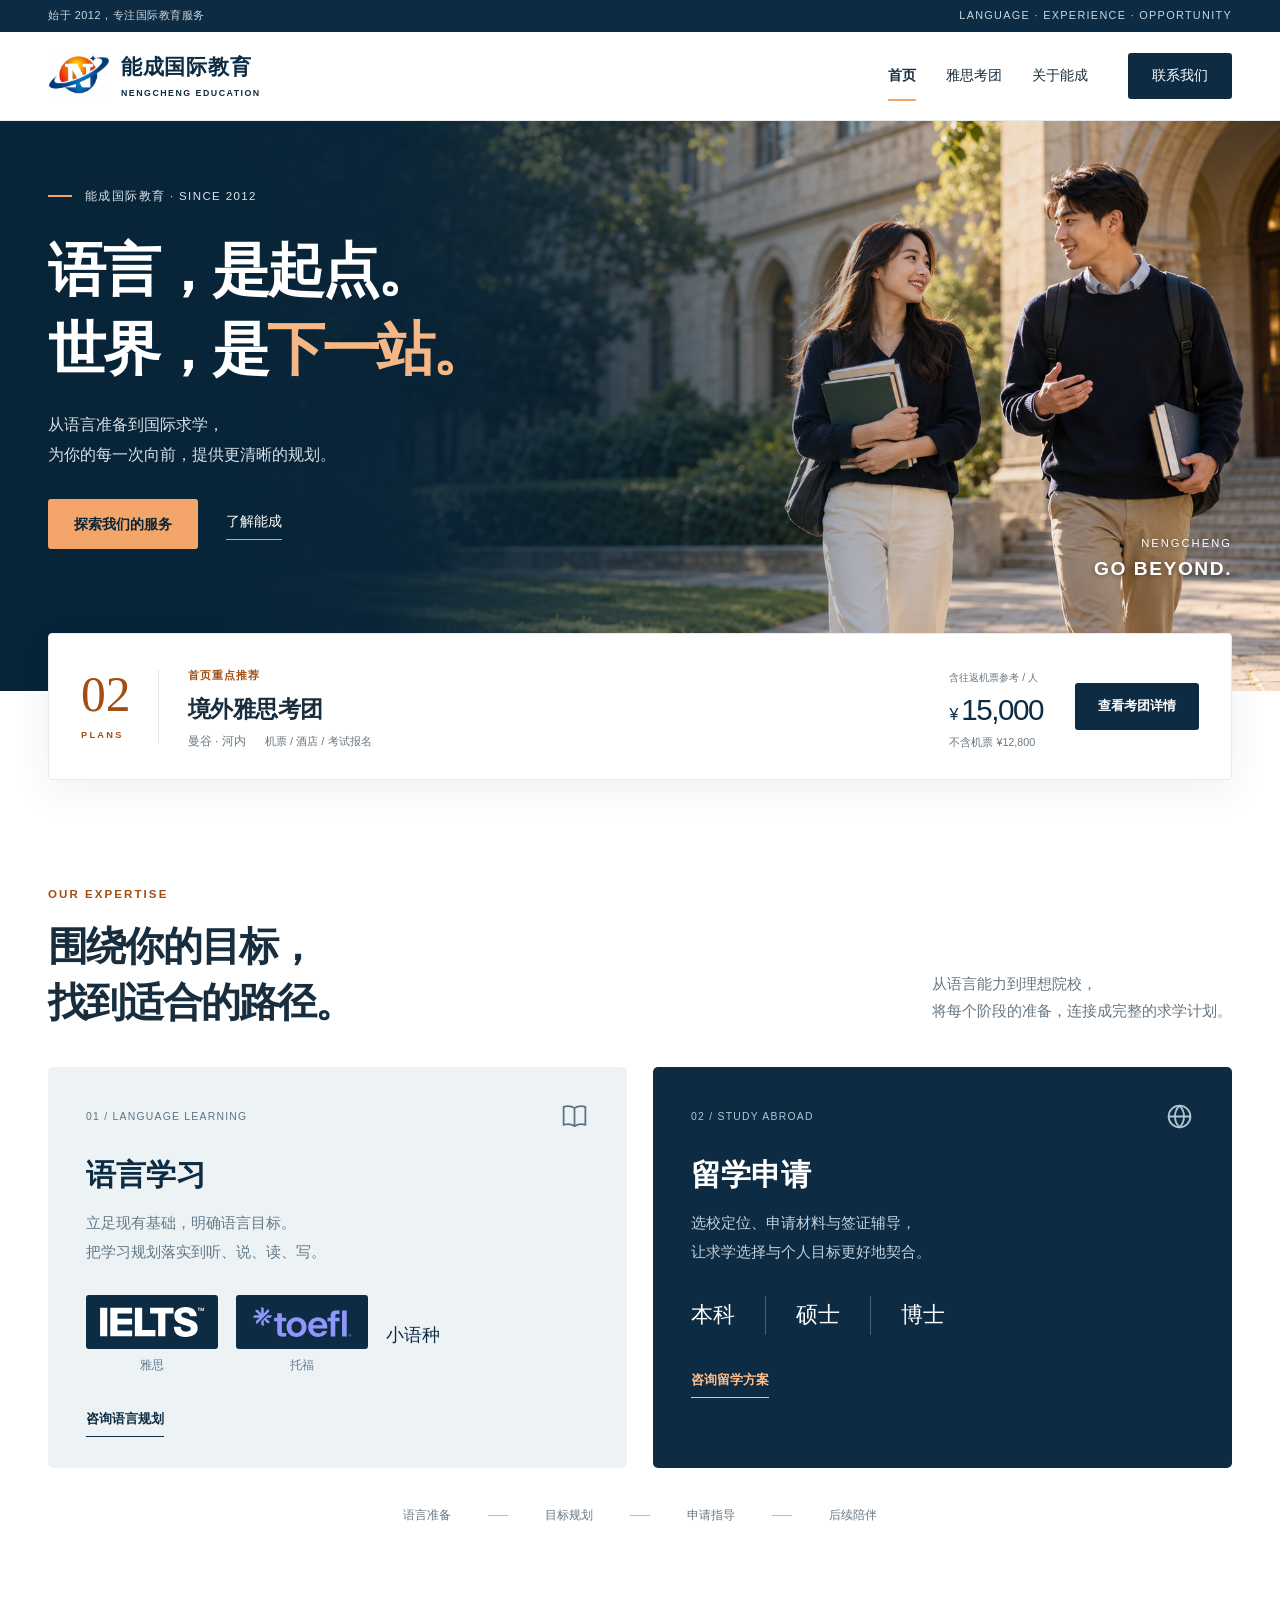
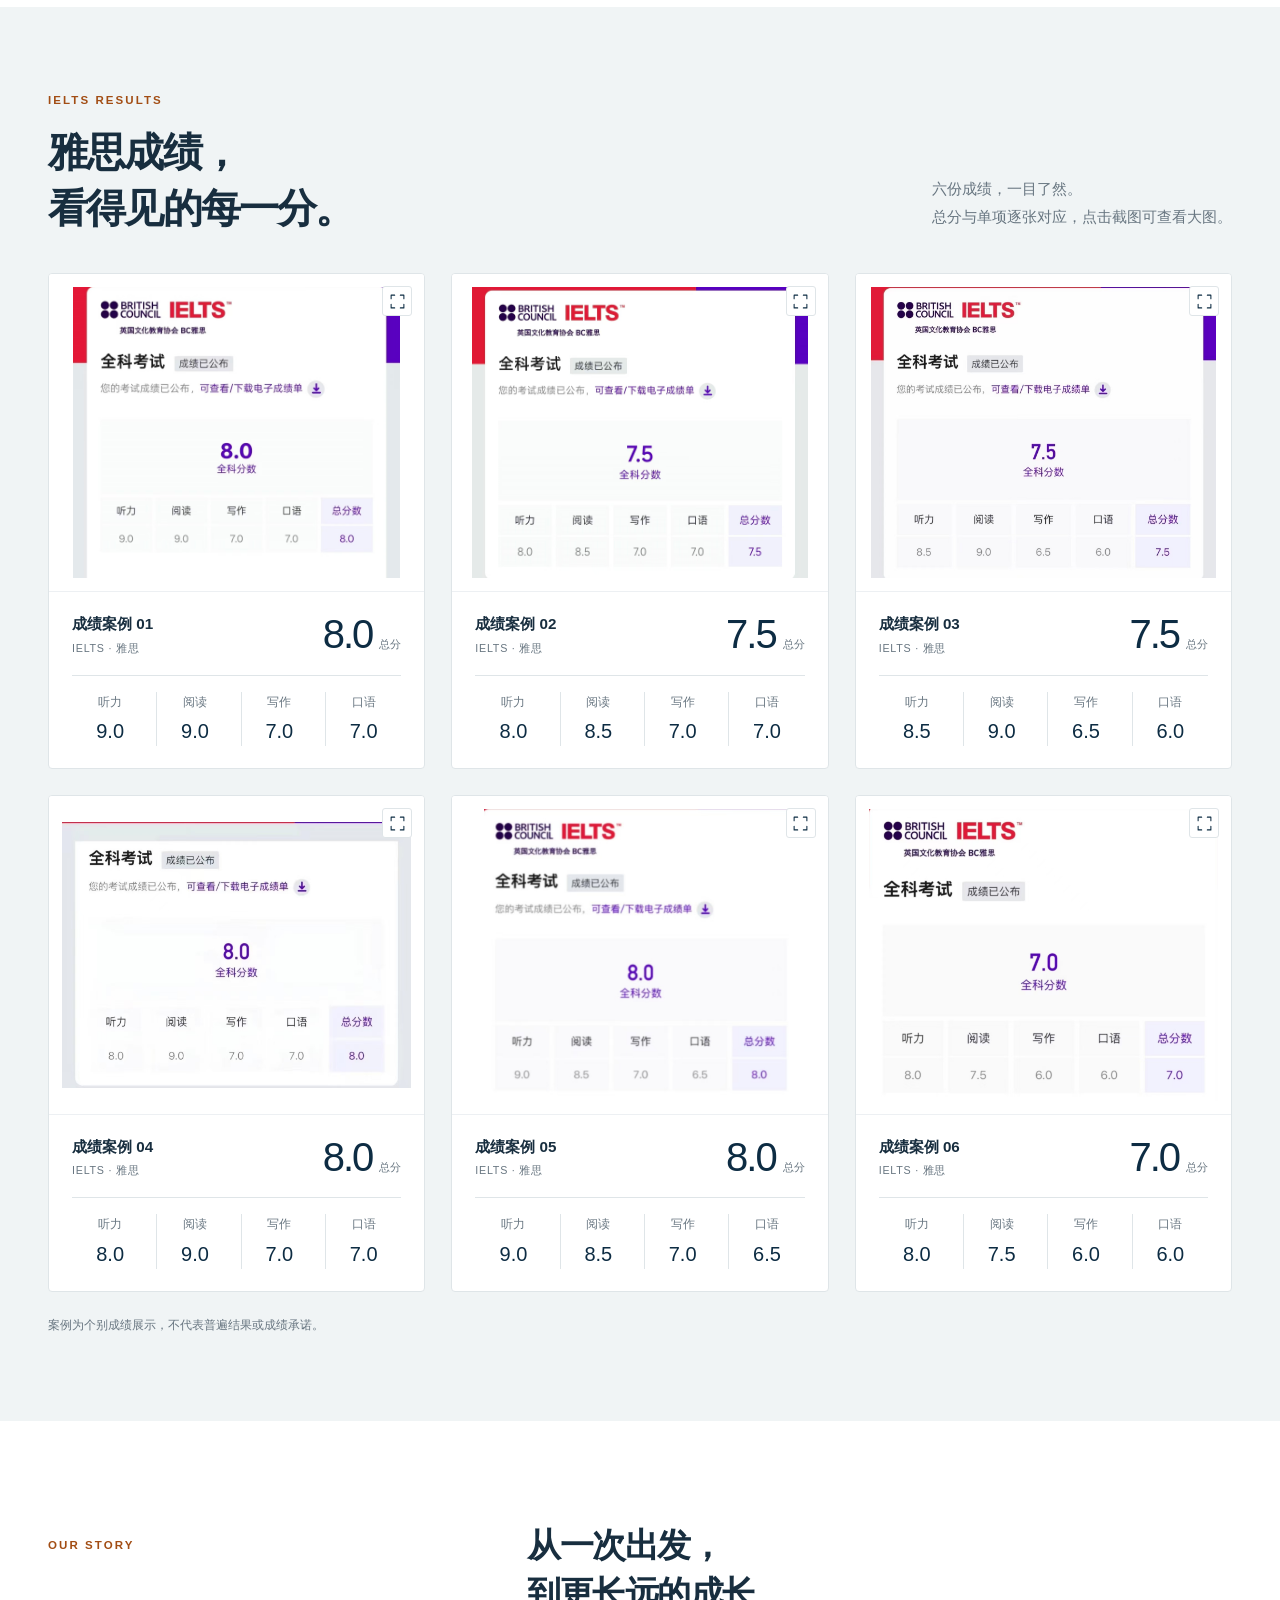
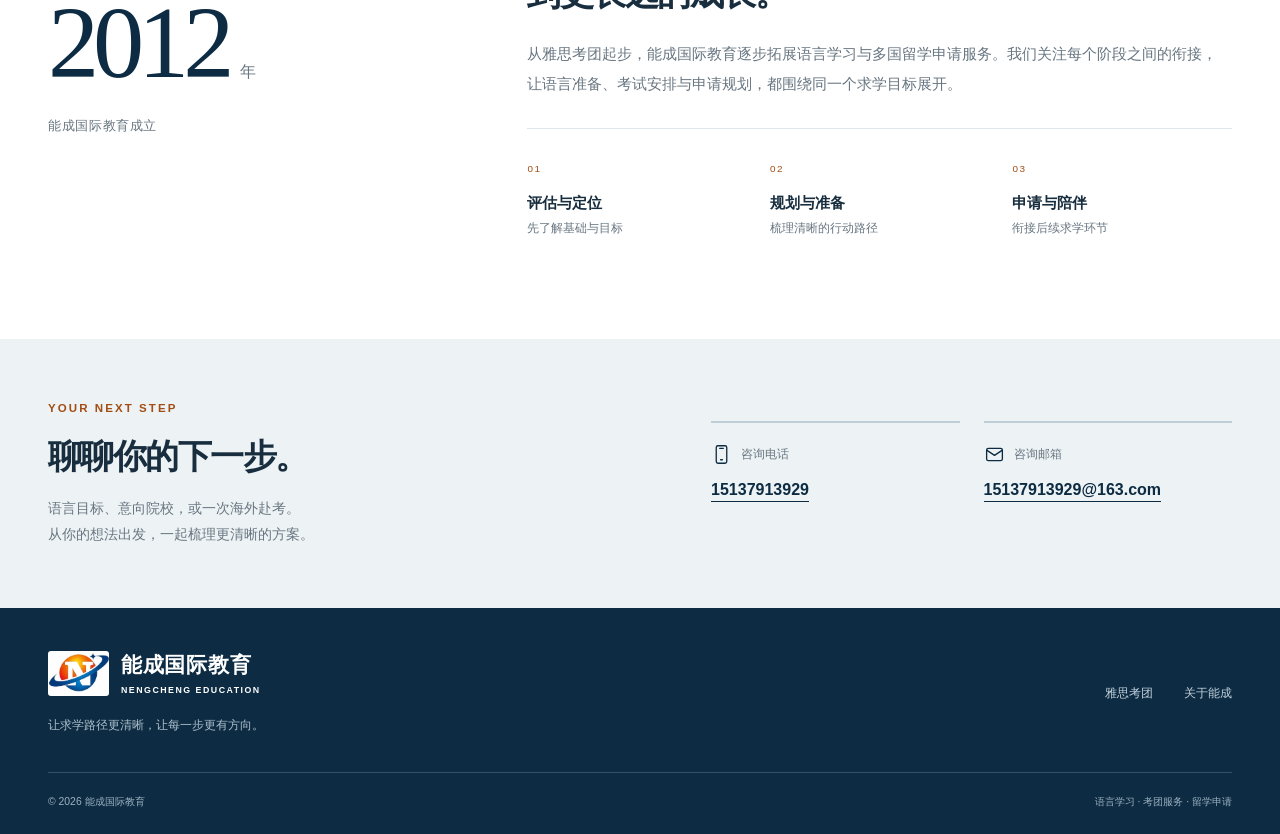
==== index.html @ 4ed1955f "Publish Nengcheng Education static website" ====
<!DOCTYPE html>
<html lang="zh-CN"><head><meta charset="utf-8"><meta name="viewport" content="width=device-width,initial-scale=1"><meta name="theme-color" content="#0d2c43"><meta name="description" content="能成国际教育，2012年成立。提供语言学习、雅思考团与多国留学申请服务，为国际求学提供清晰规划。"><title>语言为起点，世界是下一站｜能成国际教育</title><link rel="icon" href="data:image/svg+xml,%3Csvg xmlns='http://www.w3.org/2000/svg' viewBox='0 0 64 64'%3E%3Crect width='64' height='64' rx='12' fill='%230d2c43'/%3E%3Ctext x='32' y='47' text-anchor='middle' font-family='Georgia' font-size='47' font-weight='bold' fill='%23f09b56'%3EN%3C/text%3E%3C/svg%3E" type="image/svg+xml"><link rel="stylesheet" href="styles.css?v=6"><script src="config.js?v=2" defer></script><script src="scores.js" defer></script><script src="script.js?v=5" defer></script></head>
<body class="page-home"><a href="#main" class="skip-link">跳转到正文</a><svg class="svg-library" aria-hidden="true" xmlns="http://www.w3.org/2000/svg">
<symbol id="i-phone" viewBox="0 0 24 24"><rect x="6" y="2" width="12" height="20" rx="2"/><path d="M10 5h4M11 18h2"/></symbol>
<symbol id="i-mail" viewBox="0 0 24 24"><rect x="3" y="5" width="18" height="14" rx="2"/><path d="m3 7 9 6 9-6"/></symbol>
<symbol id="i-close" viewBox="0 0 24 24"><path d="m6 6 12 12M6 18 18 6"/></symbol>
<symbol id="i-expand" viewBox="0 0 24 24"><path d="M8 3H3v5m13-5h5v5M3 16v5h5m8 0h5v-5"/></symbol>
<symbol id="i-book" viewBox="0 0 24 24"><path d="M12 5c-3-2-6-2-9-1v15c3-1 6-1 9 1m0-15c3-2 6-2 9-1v15c-3-1-6-1-9 1V5Z"/></symbol>
<symbol id="i-globe" viewBox="0 0 24 24"><circle cx="12" cy="12" r="9"/><path d="M3 12h18M12 3c-5 5-5 13 0 18 5-5 5-13 0-18Z"/></symbol>
<symbol id="i-plane" viewBox="0 0 24 24"><path d="m22 2-7 20-4-9-9-4 20-7ZM11 13 22 2"/></symbol>
<symbol id="i-bed" viewBox="0 0 24 24"><path d="M3 18v3m18-3v3M3 18h18v-5a2 2 0 0 0-2-2H5a2 2 0 0 0-2 2v5Zm2-7V5h14v6M7 11V8h4v3m2 0V8h4v3"/></symbol>
<symbol id="i-file" viewBox="0 0 24 24"><path d="M14 3H5v18h14V8l-5-5Zm0 0v5h5M8 12h8m-8 4h6"/></symbol>
</svg><div class="topline"><div class="container"><span>始于 2012，专注国际教育服务</span><span>LANGUAGE · EXPERIENCE · OPPORTUNITY</span></div></div>
<header class="site-header"><div class="container header-inner"><a class="brand" href="index.html" aria-label="能成国际教育首页"><span class="brand-mark" aria-hidden="true"></span><span class="brand-text">能成国际教育<small>NENGCHENG EDUCATION</small></span></a><button class="menu-toggle" aria-label="打开导航" aria-expanded="false" aria-controls="site-nav"><span></span><span></span></button><nav id="site-nav" class="site-nav" aria-label="主导航"><a href="index.html" class="active" aria-current="page">首页</a><a href="exam-tours.html">雅思考团</a><a href="index.html#about">关于能成</a><a class="nav-contact" href="#contact">联系我们</a></nav></div></header><main id="main">
<section class="brand-hero" aria-labelledby="hero-title">
  <img class="hero-image" src="assets/campus-hero.png" alt="校园主题品牌视觉" width="1672" height="941" fetchpriority="high">
  <div class="hero-shade"></div>
  <div class="container hero-content"><p class="hero-kicker"><span></span> 能成国际教育 · SINCE 2012</p><h1 id="hero-title">语言，是起点。<br>世界，是<span>下一站。</span></h1><p class="hero-description">从语言准备到国际求学，<br>为你的每一次向前，提供更清晰的规划。</p><div class="hero-actions"><a class="button button-orange" href="#services">探索我们的服务</a><a class="hero-text-link" href="#about">了解能成</a></div></div>
  <div class="hero-caption">NENGCHENG<br><span>GO BEYOND.</span></div>
</section>
<div class="container feature-wrap"><section class="tour-feature" aria-labelledby="tour-feature-title"><div class="feature-number" aria-hidden="true">02<span>PLANS</span></div><div class="feature-title"><span class="feature-label">首页重点推荐</span><h2 id="tour-feature-title">境外雅思考团</h2><p>曼谷 · 河内 <span>机票 / 酒店 / 考试报名</span></p></div><div class="feature-price"><span>含往返机票参考 / 人</span><p>¥<strong data-price>15,000</strong></p><small class="home-tour-alt">不含机票 ¥<span data-price-key="tourWithoutAirfare">12,800</span></small></div><a class="button button-navy" href="exam-tours.html">查看考团详情</a></section></div>
<section class="section services-section" id="services" aria-labelledby="services-title"><div class="container"><div class="section-heading"><div><p class="eyebrow">OUR EXPERTISE</p><h2 id="services-title">围绕你的目标，<br>找到适合的路径。</h2></div><p>从语言能力到理想院校，<br>将每个阶段的准备，连接成完整的求学计划。</p></div>
<div class="service-grid"><article class="service-card language-card"><div class="service-card-top"><span>01 / LANGUAGE LEARNING</span><svg class="icon" aria-hidden="true"><use href="#i-book"/></svg></div><h3>语言学习</h3><p>立足现有基础，明确语言目标。<br>把学习规划落实到听、说、读、写。</p><div class="language-tags"><span class="language-option"><span class="exam-brand"><img src="assets/ielts-logo.svg" alt="IELTS" class="exam-logo"></span><small>雅思</small></span><span class="language-option"><span class="exam-brand"><img src="assets/toefl-logo.svg" alt="TOEFL" class="exam-logo"></span><small>托福</small></span><span>小语种</span></div><a class="text-link" href="#contact">咨询语言规划</a></article>
<article class="service-card study-card"><div class="service-card-top"><span>02 / STUDY ABROAD</span><svg class="icon" aria-hidden="true"><use href="#i-globe"/></svg></div><h3>留学申请</h3><p>选校定位、申请材料与签证辅导，<br>让求学选择与个人目标更好地契合。</p><div class="degree-list"><span>本科</span><span>硕士</span><span>博士</span></div><a class="text-link" href="#contact">咨询留学方案</a></article></div>
<div class="service-footnote"><span>语言准备</span><i></i><span>目标规划</span><i></i><span>申请指导</span><i></i><span>后续陪伴</span></div></div></section>
<section class="section results-section" id="results" aria-labelledby="results-title"><div class="container"><div class="section-heading"><div><p class="eyebrow">IELTS RESULTS</p><h2 id="results-title">雅思成绩，<br>看得见的每一分。</h2></div><p>六份成绩，一目了然。<br>总分与单项逐张对应，点击截图可查看大图。</p></div><div class="score-grid">
<article class="score-card" data-score-case="01" aria-labelledby="score-title-01">
<button class="score-card-image image-trigger" data-image="assets/score-01.jpg" data-caption="成绩案例 01 · 总分8.0，听力9.0、阅读9.0、写作7.0、口语7.0" aria-label="查看成绩案例01原始截图"><img src="assets/score-01.jpg" alt="成绩案例 01 · 总分8.0，听力9.0、阅读9.0、写作7.0、口语7.0" loading="lazy"><span class="score-expand" aria-hidden="true"><svg class="icon"><use href="#i-expand"/></svg></span></button>
<div class="score-card-body"><div class="score-card-heading"><h3 id="score-title-01">成绩案例 01<span>IELTS · 雅思</span></h3><p><strong data-score-field="overall">8.0</strong><span>总分</span></p></div><dl class="score-card-details"><div><dt>听力</dt><dd data-score-field="listening">9.0</dd></div><div><dt>阅读</dt><dd data-score-field="reading">9.0</dd></div><div><dt>写作</dt><dd data-score-field="writing">7.0</dd></div><div><dt>口语</dt><dd data-score-field="speaking">7.0</dd></div></dl></div></article>
<article class="score-card" data-score-case="02" aria-labelledby="score-title-02">
<button class="score-card-image image-trigger" data-image="assets/score-02.jpg" data-caption="成绩案例 02 · 总分7.5，听力8.0、阅读8.5、写作7.0、口语7.0" aria-label="查看成绩案例02原始截图"><img src="assets/score-02.jpg" alt="成绩案例 02 · 总分7.5，听力8.0、阅读8.5、写作7.0、口语7.0" loading="lazy"><span class="score-expand" aria-hidden="true"><svg class="icon"><use href="#i-expand"/></svg></span></button>
<div class="score-card-body"><div class="score-card-heading"><h3 id="score-title-02">成绩案例 02<span>IELTS · 雅思</span></h3><p><strong data-score-field="overall">7.5</strong><span>总分</span></p></div><dl class="score-card-details"><div><dt>听力</dt><dd data-score-field="listening">8.0</dd></div><div><dt>阅读</dt><dd data-score-field="reading">8.5</dd></div><div><dt>写作</dt><dd data-score-field="writing">7.0</dd></div><div><dt>口语</dt><dd data-score-field="speaking">7.0</dd></div></dl></div></article>
<article class="score-card" data-score-case="03" aria-labelledby="score-title-03">
<button class="score-card-image image-trigger" data-image="assets/score-03.jpg" data-caption="成绩案例 03 · 总分7.5，听力8.5、阅读9.0、写作6.5、口语6.0" aria-label="查看成绩案例03原始截图"><img src="assets/score-03.jpg" alt="成绩案例 03 · 总分7.5，听力8.5、阅读9.0、写作6.5、口语6.0" loading="lazy"><span class="score-expand" aria-hidden="true"><svg class="icon"><use href="#i-expand"/></svg></span></button>
<div class="score-card-body"><div class="score-card-heading"><h3 id="score-title-03">成绩案例 03<span>IELTS · 雅思</span></h3><p><strong data-score-field="overall">7.5</strong><span>总分</span></p></div><dl class="score-card-details"><div><dt>听力</dt><dd data-score-field="listening">8.5</dd></div><div><dt>阅读</dt><dd data-score-field="reading">9.0</dd></div><div><dt>写作</dt><dd data-score-field="writing">6.5</dd></div><div><dt>口语</dt><dd data-score-field="speaking">6.0</dd></div></dl></div></article>
<article class="score-card" data-score-case="04" aria-labelledby="score-title-04">
<button class="score-card-image image-trigger" data-image="assets/score-04.jpg" data-caption="成绩案例 04 · 总分8.0，听力8.0、阅读9.0、写作7.0、口语7.0" aria-label="查看成绩案例04原始截图"><img src="assets/score-04.jpg" alt="成绩案例 04 · 总分8.0，听力8.0、阅读9.0、写作7.0、口语7.0" loading="lazy"><span class="score-expand" aria-hidden="true"><svg class="icon"><use href="#i-expand"/></svg></span></button>
<div class="score-card-body"><div class="score-card-heading"><h3 id="score-title-04">成绩案例 04<span>IELTS · 雅思</span></h3><p><strong data-score-field="overall">8.0</strong><span>总分</span></p></div><dl class="score-card-details"><div><dt>听力</dt><dd data-score-field="listening">8.0</dd></div><div><dt>阅读</dt><dd data-score-field="reading">9.0</dd></div><div><dt>写作</dt><dd data-score-field="writing">7.0</dd></div><div><dt>口语</dt><dd data-score-field="speaking">7.0</dd></div></dl></div></article>
<article class="score-card" data-score-case="05" aria-labelledby="score-title-05">
<button class="score-card-image image-trigger" data-image="assets/score-05.jpg" data-caption="成绩案例 05 · 总分8.0，听力9.0、阅读8.5、写作7.0、口语6.5" aria-label="查看成绩案例05原始截图"><img src="assets/score-05.jpg" alt="成绩案例 05 · 总分8.0，听力9.0、阅读8.5、写作7.0、口语6.5" loading="lazy"><span class="score-expand" aria-hidden="true"><svg class="icon"><use href="#i-expand"/></svg></span></button>
<div class="score-card-body"><div class="score-card-heading"><h3 id="score-title-05">成绩案例 05<span>IELTS · 雅思</span></h3><p><strong data-score-field="overall">8.0</strong><span>总分</span></p></div><dl class="score-card-details"><div><dt>听力</dt><dd data-score-field="listening">9.0</dd></div><div><dt>阅读</dt><dd data-score-field="reading">8.5</dd></div><div><dt>写作</dt><dd data-score-field="writing">7.0</dd></div><div><dt>口语</dt><dd data-score-field="speaking">6.5</dd></div></dl></div></article>
<article class="score-card" data-score-case="06" aria-labelledby="score-title-06">
<button class="score-card-image image-trigger" data-image="assets/score-06.jpg" data-caption="成绩案例 06 · 总分7.0，听力8.0、阅读7.5、写作6.0、口语6.0" aria-label="查看成绩案例06原始截图"><img src="assets/score-06.jpg" alt="成绩案例 06 · 总分7.0，听力8.0、阅读7.5、写作6.0、口语6.0" loading="lazy"><span class="score-expand" aria-hidden="true"><svg class="icon"><use href="#i-expand"/></svg></span></button>
<div class="score-card-body"><div class="score-card-heading"><h3 id="score-title-06">成绩案例 06<span>IELTS · 雅思</span></h3><p><strong data-score-field="overall">7.0</strong><span>总分</span></p></div><dl class="score-card-details"><div><dt>听力</dt><dd data-score-field="listening">8.0</dd></div><div><dt>阅读</dt><dd data-score-field="reading">7.5</dd></div><div><dt>写作</dt><dd data-score-field="writing">6.0</dd></div><div><dt>口语</dt><dd data-score-field="speaking">6.0</dd></div></dl></div></article>
</div><p class="fine-print">案例为个别成绩展示，不代表普遍结果或成绩承诺。</p></div></section>
<section class="section about-section" id="about" aria-labelledby="about-title"><div class="container about-layout"><div class="about-year"><span class="eyebrow">OUR STORY</span><strong>2012<span>年</span></strong><p>能成国际教育成立</p></div><div class="about-copy"><h2 id="about-title">从一次出发，<br>到更长远的成长。</h2><p>从雅思考团起步，能成国际教育逐步拓展语言学习与多国留学申请服务。我们关注每个阶段之间的衔接，让语言准备、考试安排与申请规划，都围绕同一个求学目标展开。</p><div class="about-values"><div><span>01</span><h3>评估与定位</h3><p>先了解基础与目标</p></div><div><span>02</span><h3>规划与准备</h3><p>梳理清晰的行动路径</p></div><div><span>03</span><h3>申请与陪伴</h3><p>衔接后续求学环节</p></div></div></div></div></section>
<section class="contact-section" id="contact" aria-labelledby="contact-title"><div class="container contact-grid"><div><p class="eyebrow">YOUR NEXT STEP</p><h2 id="contact-title">聊聊你的下一步。</h2><p>语言目标、意向院校，或一次海外赴考。<br>从你的想法出发，一起梳理更清晰的方案。</p></div><div class="contact-channels"><div><span class="contact-label"><svg class="icon" aria-hidden="true" focusable="false"><use href="#i-phone"/></svg>咨询电话</span><p id="contact-phone"><a href="tel:15137913929">15137913929</a></p></div><div><span class="contact-label"><svg class="icon" aria-hidden="true" focusable="false"><use href="#i-mail"/></svg>咨询邮箱</span><p id="contact-email"><a href="mailto:15137913929@163.com">15137913929@163.com</a></p></div></div></div></section></main><footer class="site-footer"><div class="container footer-grid"><div><a class="brand" href="index.html"><span class="brand-mark" aria-hidden="true"></span><span class="brand-text">能成国际教育<small>NENGCHENG EDUCATION</small></span></a><p>让求学路径更清晰，让每一步更有方向。</p></div><div class="footer-links"><a href="exam-tours.html">雅思考团</a><a href="index.html#about">关于能成</a></div></div><div class="container footer-bottom"><span>© <span data-year>2026</span> 能成国际教育</span><span>语言学习 · 考团服务 · 留学申请</span></div></footer>
<dialog class="lightbox" id="lightbox" aria-labelledby="lightbox-caption"><div class="lightbox-bar"><p id="lightbox-caption"></p><button class="lightbox-close" aria-label="关闭图片"><svg class="icon" aria-hidden="true"><use href="#i-close"/></svg></button></div><div class="lightbox-content"><img id="lightbox-image" alt=""></div></dialog></body></html>
---- styles.css ----
@charset "UTF-8";
:root{--navy:#0d2c43;--deep:#082438;--orange:#f3a56a;--orange-ink:#a24d14;--ink:#182e3f;--muted:#687681;--line:#dfe5e8;--soft:#f0f4f5;--font:"PingFang SC","Microsoft YaHei","Noto Sans CJK SC",Arial,sans-serif}
*{box-sizing:border-box}html{scroll-behavior:smooth;scroll-padding-top:96px}body{margin:0;background:#fff;color:var(--ink);font:1rem/1.8 var(--font);-webkit-font-smoothing:antialiased}body.modal-open{overflow:hidden}a{color:inherit;text-decoration:none}button{color:inherit;font:inherit;cursor:pointer;border:0}img{display:block;max-width:100%;height:auto}h1,h2,h3,p{margin:0}h1,h2,h3{line-height:1.4}h2{font-size:2.5rem;font-weight:650;letter-spacing:-.045em}h3{font-weight:650}dl,dd,figure{margin:0}a,button{-webkit-tap-highlight-color:transparent}::selection{background:#f8c8a4;color:var(--deep)}:focus-visible{outline:3px solid #bd651f;outline-offset:5px}.container{width:min(1200px,calc(100% - 96px));margin-inline:auto}.section{padding:100px 0}.soft-section{background:var(--soft)}.muted{color:var(--muted)}.eyebrow{font:600 .72rem/1.7 Arial,var(--font);letter-spacing:.18em;color:var(--orange-ink);margin-bottom:14px}.svg-library{position:absolute;width:0;height:0;overflow:hidden}.icon{width:26px;height:26px;fill:none;stroke:currentColor;stroke-width:1.5;stroke-linecap:round;stroke-linejoin:round;flex-shrink:0}.skip-link{position:fixed;top:8px;left:8px;z-index:99;padding:12px 24px;background:#fff;color:var(--navy);transform:translateY(-200%)}.skip-link:focus{transform:translateY(0)}
.topline{background:var(--navy);color:#cbd6de;font-size:.68rem;letter-spacing:.05em}.topline>.container{display:flex;justify-content:space-between;align-items:center;min-height:32px}.topline span:last-child{font-family:Arial,sans-serif;letter-spacing:.12em}.site-header{background:#fff;position:sticky;top:0;z-index:20;border-bottom:1px solid #e8ecef}.header-inner{min-height:88px;display:flex;align-items:center;justify-content:space-between;gap:28px}.brand{display:flex;align-items:center;gap:12px;flex-shrink:0}.brand-mark{display:block;flex-shrink:0;width:61px;height:45px;background:white url('assets/brand-source.png') -14px -8px/350px auto no-repeat}.brand-text{font-size:1.32rem;font-weight:750;line-height:1.35;letter-spacing:.035em;color:var(--navy)}.brand-text small{display:block;font:600 .55rem/1.4 Arial,sans-serif;letter-spacing:.17em;margin-top:5px}.site-nav{display:flex;align-items:center;gap:30px;font-size:.875rem}.site-nav>a{position:relative;padding:30px 0}.site-nav>a:hover{color:var(--orange-ink)}.site-nav>a.active{font-weight:650}.site-nav>a.active::after{content:"";position:absolute;bottom:18px;left:0;right:0;height:2px;background:var(--orange)}.site-nav>a.nav-contact{padding:10px 24px;background:var(--navy);color:white;border-radius:3px;margin-left:10px}.site-nav>a.nav-contact:hover{background:#1c445f}.menu-toggle{display:none}
.button{display:inline-flex;align-items:center;justify-content:center;min-height:50px;padding:12px 25px;border:1px solid transparent;border-radius:3px;font-size:.875rem;font-weight:650;line-height:1.6;transition:background .2s,transform .2s;white-space:normal;text-align:center}.button:hover{transform:translateY(-2px)}.button-orange{background:var(--orange);color:var(--deep)}.button-orange:hover{background:#ffb983}.button-navy{background:var(--navy);color:white}.button-navy:hover{background:#1e4660}.button-outline{color:var(--navy);border-color:#bfcdd7;background:transparent}.button-outline:hover{background:white}.text-link{display:inline-block;font-size:.875rem;font-weight:600;line-height:1.8;padding-bottom:6px;border-bottom:1px solid currentColor}.text-link:hover{color:var(--orange-ink)}.fine-print{font-size:.75rem;color:var(--muted);line-height:1.9;margin-top:22px}
.brand-hero{height:570px;position:relative;overflow:hidden;background:var(--deep);color:white}.hero-image{position:absolute;right:0;top:0;width:83%;height:100%;object-fit:cover;object-position:right center}.hero-shade{position:absolute;inset:0;background:linear-gradient(90deg,#082438 0%,#082438 18%,rgba(8,36,56,.97)30%,rgba(8,36,56,.7)44%,rgba(8,36,56,.08)72%,transparent)}.hero-content{position:relative;z-index:1;padding-top:65px}.hero-kicker{display:flex;align-items:center;gap:13px;font-size:.72rem;letter-spacing:.12em;color:#dae4eb}.hero-kicker>span{width:24px;height:2px;background:var(--orange)}.brand-hero h1{font-size:clamp(3rem,4.5vw,4.1rem);font-weight:600;line-height:1.38;letter-spacing:-.055em;margin-top:24px}.brand-hero h1 span{color:#f5b785;white-space:nowrap}.hero-description{font-size:1rem;line-height:1.9;color:#d7e0e7;margin-top:20px}.hero-actions{display:flex;align-items:center;gap:28px;margin-top:29px}.hero-text-link{font-size:.875rem;color:white;border-bottom:1px solid #a8b5bf;padding-bottom:5px}.hero-text-link:hover{color:var(--orange)}.hero-caption{position:absolute;right:max(48px,calc((100vw - 1200px)/2));bottom:105px;color:white;font:500 .7rem/1.7 Arial,sans-serif;letter-spacing:.18em;text-align:right;text-shadow:0 1px 5px #0006}.hero-caption span{font-size:1.2rem;letter-spacing:.08em;font-weight:600}.feature-wrap{position:relative;z-index:2;margin-top:-58px}.tour-feature{background:white;display:grid;grid-template-columns:86px 1fr auto auto;gap:29px;align-items:center;padding:26px 32px;border-radius:4px;box-shadow:0 10px 40px #08243812;border:1px solid #e8ecef}.feature-number{font:400 3.1rem/1 Georgia,serif;color:var(--orange-ink);border-right:1px solid var(--line);padding-right:27px}.feature-number span{display:block;font:600 .58rem/1.5 Arial,sans-serif;letter-spacing:.24em;margin-top:9px}.feature-label{font-size:.68rem;letter-spacing:.1em;font-weight:600;color:var(--orange-ink)}.feature-title h2{font-size:1.45rem;letter-spacing:-.02em;margin-top:4px}.feature-title p{font-size:.75rem;margin-top:6px;color:var(--muted)}.feature-title p>span{margin-left:16px;font-size:.7rem}.feature-price{padding-right:3px}.feature-price>span{font-size:.65rem;color:var(--muted)}.feature-price p{font-size:1rem;color:var(--navy);white-space:nowrap;line-height:1.5}.feature-price strong{font:500 1.85rem/1.3 Arial,sans-serif;letter-spacing:-.05em;margin-left:3px}.tour-feature .button{font-size:.8rem;padding-inline:22px;min-height:46px}
.section-heading{display:flex;justify-content:space-between;align-items:flex-end;gap:50px;margin-bottom:37px}.section-heading>p{font-size:.92rem;color:var(--muted);line-height:1.9;max-width:390px;padding-bottom:4px}.services-section{padding-top:105px;padding-bottom:80px}.service-grid{display:grid;grid-template-columns:repeat(2,minmax(0,1fr));gap:26px}.service-card{padding:35px 38px 31px;border-radius:5px;overflow:hidden}.language-card{background:#edf3f5;color:var(--navy)}.study-card{background:var(--navy);color:#fff}.service-card-top{display:flex;align-items:center;justify-content:space-between;gap:20px;margin-bottom:22px;font:500 .65rem/1.6 Arial,sans-serif;letter-spacing:.12em;color:#597487}.study-card .service-card-top{color:#b1c4d2}.service-card-top .icon{width:29px;height:29px}.service-card h3{font-size:1.9rem;margin-bottom:13px}.service-card>p{font-size:.94rem;line-height:1.9;color:#62798a}.study-card>p{color:#c0d0dc}.language-tags{display:flex;flex-wrap:wrap;align-items:baseline;gap:22px;margin:29px 0 30px;font:500 1.6rem/1.5 Arial,var(--font)}.language-tags small{font:400 .75rem var(--font);color:#637b8d;margin-left:5px}.language-tags>span:last-child{font:500 1.1rem var(--font)}.degree-list{display:flex;align-items:center;gap:30px;margin:30px 0;font-size:1.35rem}.degree-list>span+span{border-left:1px solid #486074;padding-left:30px}.service-card .text-link{font-size:.8rem}.study-card .text-link{color:#ffbd8b}.study-card .text-link:hover{color:white}.service-footnote{display:flex;align-items:center;justify-content:center;gap:37px;padding-top:36px;color:var(--muted);font-size:.78rem}.service-footnote i{width:20px;height:1px;background:#aebec9}
.results-section{background:var(--soft);padding:84px 0}
.about-layout{display:grid;grid-template-columns:.7fr 1.3fr;gap:100px;align-items:start}.about-year{padding-top:9px}.about-year>strong{display:block;font:400 6.4rem/1.1 Georgia,serif;letter-spacing:-.06em;margin-top:29px;color:var(--navy)}.about-year>strong>span{font:500 1rem var(--font);margin-left:12px;letter-spacing:0;color:var(--muted)}.about-year>p{font-size:.8rem;letter-spacing:.05em;color:var(--muted);margin-top:14px}.about-copy h2{font-size:2.15rem}.about-copy>p{font-size:.94rem;color:var(--muted);line-height:2;margin-top:22px}.about-values{display:grid;grid-template-columns:repeat(3,minmax(0,1fr));gap:23px;margin-top:29px;padding-top:24px;border-top:1px solid var(--line)}.about-values>div>span{font:500 .62rem Arial,sans-serif;letter-spacing:.15em;color:var(--orange-ink)}.about-values h3{font-size:.96rem;margin:10px 0 5px}.about-values p{font-size:.72rem;color:var(--muted)}
.contact-section{background:#edf2f4;padding:60px 0}.contact-grid{display:grid;grid-template-columns:1.1fr 1fr;gap:90px;align-items:center}.contact-grid h2{font-size:2.1rem;margin-bottom:15px}.contact-grid>div>p:last-child{font-size:.875rem;color:var(--muted);line-height:1.9}.contact-channels{display:grid;grid-template-columns:1fr 1fr;gap:24px}.contact-channels>div{padding:21px 0;border-top:2px solid #bfcdd7}.contact-channels span{font-size:.75rem;color:var(--muted)}.contact-channels p{font-size:1rem;font-weight:600;color:var(--navy);margin-top:11px;overflow-wrap:anywhere}.contact-channels a{border-bottom:1px solid var(--navy);padding-bottom:3px}.site-footer{background:var(--navy);color:#c2d0db;padding:43px 0 22px}.footer-grid{display:flex;justify-content:space-between;align-items:center;gap:40px}.site-footer .brand-text{color:white}.site-footer .brand-mark{border-radius:3px}.footer-grid>div>p{font-size:.75rem;margin-top:18px;color:#aebfcc}.footer-links{display:flex;gap:31px;font-size:.78rem}.footer-links a:hover{color:var(--orange)}.footer-bottom{display:flex;justify-content:space-between;gap:20px;margin-top:36px;border-top:1px solid #365166;padding-top:20px;font-size:.65rem;color:#9cb1c0}
.breadcrumb{display:flex;align-items:center;gap:13px;font-size:.73rem;padding-top:21px;padding-bottom:21px;color:var(--muted)}.breadcrumb a:hover{color:var(--orange-ink)}.inner-hero{padding:65px 0 70px}.inner-hero-grid{display:grid;grid-template-columns:1.3fr .8fr;gap:90px;align-items:center}.inner-hero h1{font-size:clamp(2.3rem,3.5vw,3.2rem);font-weight:650;letter-spacing:-.05em;line-height:1.45}.inner-lead{font-size:1rem;line-height:1.95;color:var(--muted);margin-top:25px}.inner-hero .button{margin-top:28px}.language-hero{background:var(--soft)}.language-display{padding:8px 0 0 40px;border-left:1px solid #b9cbd6}.language-display>div{display:flex;justify-content:space-between;align-items:center;gap:18px;padding:15px 0;border-bottom:1px solid #cbd8e0}.language-display strong{font:500 2.5rem/1.3 Georgia,serif;letter-spacing:-.025em;color:var(--navy)}.language-display>div:last-of-type strong{font-size:1.8rem}.language-display span{font-size:.875rem;color:var(--muted)}.language-display>p{font-size:.75rem;letter-spacing:.2em;color:var(--muted);margin-top:22px}.program-rows{border-top:1px solid var(--line)}.program-rows article{display:grid;grid-template-columns:50px .9fr 1.5fr auto;align-items:center;gap:28px;padding:34px 0;border-bottom:1px solid var(--line)}.row-index{font:400 1.6rem Georgia,serif;color:#9cafbe}.program-rows h3{font-size:1.25rem}.program-rows article>div>span{font:500 .65rem Arial,sans-serif;letter-spacing:.08em;color:var(--muted);display:block;margin-top:9px}.program-rows article>p{font-size:.92rem;line-height:1.95;color:var(--muted);max-width:440px}.program-rows .text-link{font-size:.8rem;white-space:nowrap}.journey-grid{display:grid;grid-template-columns:repeat(4,minmax(0,1fr));gap:40px;list-style:none;padding:0;margin:40px 0}.journey-grid li{border-top:1px solid #b9c9d4;padding-top:20px}.journey-grid li>span{font:500 .72rem Arial,sans-serif;color:var(--orange-ink)}.journey-grid h3{font-size:1.1rem;margin:18px 0 13px}.journey-grid p{font-size:.875rem;color:var(--muted);line-height:1.9}.study-hero{background:var(--navy);color:white}.study-hero .eyebrow{color:var(--orange)}.study-hero .inner-lead{color:#bbcdd9}.degree-display{padding-left:35px;border-left:1px solid #3b586d}.degree-display>div{padding:17px 0;border-bottom:1px solid #3b586d}.degree-display>div:last-child{border:0}.degree-display span{display:block;font:500 .65rem Arial,sans-serif;color:#a8c0d0;letter-spacing:.12em}.degree-display strong{display:block;font-size:1.55rem;margin-top:9px;font-weight:500;letter-spacing:.02em}.region-grid{display:grid;grid-template-columns:repeat(4,minmax(0,1fr));gap:26px}.region-grid article{border-top:3px solid var(--navy);padding:26px 23px 26px;background:var(--soft)}.region-grid span{display:block;font:500 .6rem/1.6 Arial,sans-serif;letter-spacing:.025em;color:var(--muted)}.region-grid h3{font-size:1.8rem;margin:28px 0 22px}.region-grid p{font-size:.8rem;color:var(--muted);line-height:1.9}.application-list{display:grid;gap:0}.application-list article{display:grid;grid-template-columns:65px 1fr 2fr;gap:30px;padding:25px 0;border-top:1px solid #c6d4df;align-items:center}.application-list article>span{font:400 1.75rem Georgia,serif;color:#8b9fad}.application-list h3{font-size:1.12rem}.application-list p{font-size:.94rem;color:var(--muted)}
.tour-hero{background:var(--navy);color:white;padding:48px 0}.tour-hero-grid{display:grid;grid-template-columns:1.4fr .8fr;gap:110px;align-items:center}.tour-hero .eyebrow{color:var(--orange)}.tour-hero .inner-lead{color:#c3d0da;font-size:.95rem}.tour-hero .fine-print{color:#9eb3c2;font-size:.7rem;max-width:430px}.tour-price{margin-top:27px}.tour-price>span{font-size:.75rem;color:#b0c6d4}.tour-price p{font-size:1.45rem;line-height:1.6;color:#ffbc89}.tour-price strong{font:500 3rem/1.4 Arial,sans-serif;letter-spacing:-.04em;margin-left:6px}.tour-hero .button{margin-top:18px}.tour-poster{background:#fff;padding:10px;border-radius:4px;max-width:300px;justify-self:end;width:100%;box-shadow:0 10px 40px #0003;transform:rotate(2deg);transition:transform .2s}.tour-poster:hover{transform:rotate(0)}.tour-poster img{width:100%;height:auto}.tour-poster>span{display:block;font-size:.68rem;color:var(--navy);padding:9px 0 2px}.inclusion-grid{display:grid;grid-template-columns:repeat(3,minmax(0,1fr));gap:45px}.inclusion-grid article{padding:27px 0 0;border-top:1px solid var(--line)}.inclusion-grid .icon{width:29px;height:29px;color:var(--orange-ink);margin-bottom:21px}.inclusion-grid h3{font-size:1.3rem;margin-bottom:14px}.inclusion-grid p{font-size:.92rem;color:var(--muted);line-height:1.9}.day-grid{display:grid;grid-template-columns:repeat(3,minmax(0,1fr));gap:36px}.day-grid article{padding:30px 0 0;border-top:2px solid #adc0cd}.day-grid span{font:500 .72rem Arial,sans-serif;color:var(--muted)}.day-grid b{font:400 3.3rem Georgia,serif;color:var(--navy);margin-left:10px}.day-grid h3{font-size:1.2rem;margin:15px 0 13px}.day-grid p{font-size:.9rem;color:var(--muted);line-height:1.9}.stay-grid{display:grid;grid-template-columns:repeat(2,minmax(0,1fr));gap:34px 28px}.stay-photo{position:relative;display:block;width:100%;height:300px;background:#eef1f3;padding:0;border-radius:4px;overflow:hidden}.stay-photo img{width:100%;height:100%;object-fit:contain}.stay-photo .icon{position:absolute;right:14px;top:14px;background:#fff;color:var(--navy);width:31px;height:31px;padding:7px;border-radius:2px}.stay-grid figcaption{display:flex;justify-content:space-between;gap:12px;margin-top:12px;font-size:.875rem}.stay-grid figcaption small{font-size:.72rem;color:var(--muted)}
.lightbox{padding:0;border:0;border-radius:5px;width:min(1000px,calc(100vw - 36px));max-height:calc(100dvh - 36px);color:var(--ink);background:#fff;overflow:auto;box-shadow:0 30px 80px #0006}.lightbox::backdrop{background:#051b2cdd;backdrop-filter:blur(5px)}.lightbox-bar{position:sticky;top:0;display:flex;align-items:center;justify-content:space-between;gap:20px;padding:12px 17px;background:#fff;z-index:1;border-bottom:1px solid var(--line)}.lightbox-bar p{font-size:.8rem;line-height:1.8}.lightbox-close{display:grid;place-items:center;width:40px;height:40px;background:#edf2f5;border-radius:3px;flex-shrink:0}.lightbox-close .icon{width:21px;height:21px}.lightbox-content{padding:15px;display:flex;align-items:center;justify-content:center;background:#eef2f5;min-height:150px}.lightbox-content img{max-height:calc(100dvh - 144px);max-width:100%;width:auto;height:auto;object-fit:contain}
@media(min-width:1600px){.brand-hero{height:630px}.hero-content{padding-top:85px}.brand-hero h1{font-size:4.5rem}.hero-shade{background:linear-gradient(90deg,#082438 0%,#082438 22%,rgba(8,36,56,.94)34%,rgba(8,36,56,.5)48%,transparent 75%)}}
@media(max-width:1100px){.container{width:calc(100% - 64px)}.site-nav{gap:23px;font-size:.8rem}.site-nav>a.nav-contact{padding:9px 18px;margin-left:0}.brand-text{font-size:1.2rem}.brand-mark{width:56px}.header-inner{gap:20px}.brand-hero h1{font-size:3.65rem}.hero-image{width:90%}.hero-caption{right:32px}.tour-feature{gap:22px;padding:25px}.feature-title h2{font-size:1.3rem}.feature-title p>span{display:block;margin:2px 0 0}.feature-number{font-size:2.7rem;padding-right:22px}.tour-feature{grid-template-columns:70px 1fr auto auto}.feature-price strong{font-size:1.65rem}.tour-feature .button{font-size:.75rem;padding-inline:18px}.section-heading{gap:40px}h2{font-size:2.25rem}.service-card{padding:30px}.about-layout{gap:70px}.contact-grid{gap:50px}.inner-hero-grid{gap:55px}.tour-hero-grid{gap:70px}.language-display strong{font-size:2.15rem}.language-display>div:last-of-type strong{font-size:1.45rem}.program-rows article{gap:20px;grid-template-columns:35px 1fr 1.4fr auto}.footer-links{gap:22px}}
@media(max-width:900px){.header-inner{flex-wrap:wrap;min-height:78px;gap:0}.menu-toggle{display:flex;flex-direction:column;justify-content:center;gap:6px;width:43px;height:43px;background:var(--soft);border-radius:3px}.menu-toggle span{display:block;height:2px;width:20px;background:var(--navy);margin-inline:auto;transition:transform .2s}.menu-toggle[aria-expanded="true"] span:first-child{transform:translateY(4px) rotate(45deg)}.menu-toggle[aria-expanded="true"] span:last-child{transform:translateY(-4px) rotate(-45deg)}.site-nav{width:100%;padding:10px 0 17px;gap:22px;font-size:.85rem;flex-wrap:wrap}.site-nav>a{padding:8px 0}.site-nav>a.active::after{bottom:0}.has-js .site-nav{display:none}.has-js .site-nav.is-open{display:flex}.site-nav>a.nav-contact{margin-left:auto;padding:8px 19px}.brand-hero{height:540px}.hero-content{padding-top:61px}.brand-hero h1{font-size:3rem}.hero-image{width:100%;object-position:75% center}.hero-shade{background:linear-gradient(90deg,#082438f2 0%,#082438d9 28%,#08243880 58%,transparent)}.hero-description{font-size:.9rem}.hero-caption{display:none}.tour-feature{grid-template-columns:60px 1fr auto;padding:24px;gap:20px}.tour-feature>.button{grid-column:2/4;justify-self:start;margin-top:0;min-height:42px}.feature-price strong{font-size:1.8rem}.feature-number{grid-row:1/3;align-self:center}.feature-title p>span{display:block}.section{padding:76px 0}.services-section{padding-top:76px;padding-bottom:65px}.section-heading>p{font-size:.85rem;max-width:285px}h2{font-size:2.1rem}.service-card{padding:28px}.service-card h3{font-size:1.65rem}.service-card>p{font-size:.85rem}.language-tags{gap:15px;margin-top:24px;font-size:1.3rem;min-height:65px;align-content:center;margin-bottom:23px}.language-tags small{font-size:.66rem}.language-tags>span:last-child{font-size:.92rem}.degree-list{gap:22px;font-size:1.1rem;min-height:65px;margin:24px 0 23px}.degree-list>span+span{padding-left:22px}.service-card-top{font-size:.56rem;letter-spacing:.08em}.service-card-top .icon{width:24px;height:24px}.about-layout{gap:45px;grid-template-columns:.7fr 1.3fr}.about-year>strong{font-size:5rem}.about-copy h2{font-size:1.95rem}.about-copy>p{font-size:.85rem}.about-values{gap:17px}.about-values h3{font-size:.82rem}.about-values p{font-size:.66rem}.contact-grid{grid-template-columns:1fr;gap:27px}.contact-channels{max-width:650px;gap:50px}.contact-grid>div>p:last-child br{display:none}.contact-grid h2{font-size:1.9rem}.footer-grid{align-items:flex-start;gap:30px}.footer-links{display:grid;grid-template-columns:1fr 1fr;gap:15px 27px}.inner-hero{padding:48px 0}.inner-hero-grid{gap:40px;grid-template-columns:1.2fr .8fr}.inner-hero h1{font-size:2.4rem}.inner-lead{font-size:.88rem}.language-display{padding-left:26px}.language-display strong{font-size:1.8rem}.language-display>div:last-of-type strong{font-size:1.17rem}.language-display span{font-size:.75rem}.program-rows article{grid-template-columns:35px 1fr 1.5fr;gap:20px;padding:28px 0}.program-rows article>a{grid-column:2;justify-self:start;margin-top:3px}.program-rows h3{font-size:1.1rem}.program-rows article>p{font-size:.85rem;grid-column:3;grid-row:span 2}.journey-grid{gap:25px}.journey-grid h3{font-size:1rem}.journey-grid p{font-size:.8rem}.degree-display{padding-left:25px}.degree-display strong{font-size:1.3rem}.region-grid{grid-template-columns:repeat(2,minmax(0,1fr))}.region-grid article{padding:25px}.region-grid h3{margin:22px 0 15px}.application-list article{grid-template-columns:50px 1fr 2fr;gap:20px}.application-list p{font-size:.85rem}.tour-hero-grid{gap:45px;grid-template-columns:1.3fr .7fr}.tour-poster{max-width:240px}.tour-price strong{font-size:2.5rem}.tour-hero .fine-print{font-size:.63rem}.inclusion-grid{gap:35px}.inclusion-grid h3{font-size:1.15rem}.inclusion-grid p{font-size:.83rem}.day-grid{gap:25px}.day-grid h3{font-size:1.1rem}.day-grid p{font-size:.83rem}.stay-photo{height:245px}}
@media(max-width:650px){html{scroll-padding-top:87px}.container{width:calc(100% - 40px)}.topline>.container{min-height:27px;font-size:.61rem;justify-content:center}.topline span:last-child{display:none}.header-inner{min-height:74px}.brand-text{font-size:1.13rem}.brand-text small{font-size:.48rem}.brand-mark{width:55px;height:42px}.brand{gap:9px}.site-nav{flex-direction:column;align-items:stretch;gap:0;padding:3px 0 17px}.site-nav>a{padding:11px 3px;border-top:1px solid #e9eef1}.site-nav>a.active::after{display:none}.site-nav>a.active{color:var(--orange-ink)}.site-nav>a.nav-contact{margin:10px 0 0;text-align:center;padding:10px}.brand-hero{height:680px}.hero-image{width:100%;height:330px;top:auto;bottom:0;object-position:78% 35%}.hero-shade{background:linear-gradient(180deg,#082438 0%,#082438 43%,#082438bf 56%,#08243815 80%,#08243822)}.hero-content{padding-top:37px}.hero-kicker{font-size:.64rem;letter-spacing:.08em}.hero-kicker>span{width:20px}.brand-hero h1{font-size:clamp(2rem,9.4vw,2.7rem);margin-top:21px;line-height:1.4;letter-spacing:-.06em}.hero-description{font-size:.875rem;margin-top:20px;line-height:1.9}.hero-actions{margin-top:24px;gap:25px}.button{min-height:46px;padding:11px 20px;font-size:.8rem}.hero-text-link{font-size:.8rem}.feature-wrap{margin-top:-36px}.tour-feature{grid-template-columns:1fr auto;gap:22px 14px;padding:25px 23px}.feature-number{display:none}.feature-title{grid-column:1/-1}.feature-title h2{font-size:1.37rem;margin-top:5px}.feature-title p{font-size:.77rem;margin-top:9px}.feature-title p>span{display:block;font-size:.69rem;margin:4px 0 0}.feature-label{font-size:.65rem}.feature-price{grid-column:1;padding:0}.feature-price>span{font-size:.64rem}.feature-price strong{font-size:1.7rem}.tour-feature>.button{grid-column:2;justify-self:end;margin:0;min-height:44px;padding:10px 15px;font-size:.75rem}.section{padding:60px 0}h2{font-size:1.9rem;line-height:1.5}.eyebrow{font-size:.64rem;letter-spacing:.14em;margin-bottom:11px}.section-heading{display:block;margin-bottom:28px}.section-heading>p{margin-top:17px;font-size:.875rem;max-width:none;line-height:1.9}.service-grid{grid-template-columns:1fr;gap:19px}.service-card{padding:28px}.service-card-top{font-size:.62rem;margin-bottom:23px}.service-card h3{font-size:1.7rem}.service-card>p{font-size:.9rem}.language-tags{font-size:1.45rem;gap:21px;min-height:0;margin:27px 0}.language-tags>span:last-child{font-size:1rem}.degree-list{font-size:1.2rem;min-height:0;margin:28px 0;gap:27px}.degree-list>span+span{padding-left:27px}.service-card .text-link{font-size:.8rem}.service-footnote{gap:13px;padding-top:28px;flex-wrap:wrap;font-size:.66rem}.service-footnote i{width:9px}.about-layout{grid-template-columns:1fr;gap:32px}.about-year{padding:0;border-bottom:1px solid var(--line);padding-bottom:27px}.about-year>strong{font-size:5.2rem;margin-top:10px}.about-year>strong>span{font-size:.875rem}.about-year>p{margin-top:8px;font-size:.8rem}.about-copy h2{font-size:1.9rem}.about-copy>p{font-size:.9rem;margin-top:18px;line-height:1.95}.about-values{gap:15px;padding-top:23px;margin-top:25px}.about-values h3{font-size:.82rem}.about-values p{font-size:.63rem}.contact-section{padding:45px 0}.contact-grid{gap:25px}.contact-grid h2{font-size:1.8rem}.contact-grid>div>p:last-child{font-size:.875rem}.contact-channels{gap:24px}.contact-channels>div{padding:17px 0}.contact-channels span{font-size:.69rem}.contact-channels p{font-size:.9rem;margin-top:8px}.site-footer{padding-top:35px}.footer-grid{display:block}.site-footer .brand-text{font-size:1.12rem}.footer-grid>div>p{font-size:.7rem;margin-top:16px}.footer-links{display:flex;gap:22px;flex-wrap:wrap;margin-top:25px;font-size:.75rem}.footer-bottom{margin-top:28px;padding-top:17px;font-size:.58rem;gap:12px}.breadcrumb{font-size:.7rem;padding-top:16px;padding-bottom:16px}.inner-hero{padding:38px 0 44px}.inner-hero-grid{grid-template-columns:1fr;gap:33px}.inner-hero h1{font-size:2rem;letter-spacing:-.05em;line-height:1.5}.inner-lead{font-size:.875rem;line-height:1.9;margin-top:19px}.inner-lead br{display:none}.inner-hero .button{margin-top:24px}.language-display{padding:0;border-left:0;border-top:1px solid #b9cbd6}.language-display>div{padding:17px 0}.language-display strong{font-size:2rem}.language-display>div:last-of-type strong{font-size:1.5rem}.language-display span{font-size:.82rem}.language-display>p{font-size:.72rem;margin-top:19px}.program-rows article{grid-template-columns:27px 1fr;gap:13px 17px;padding:26px 0}.row-index{font-size:1.35rem}.program-rows h3{font-size:1.15rem}.program-rows article>div>span{font-size:.6rem;margin-top:7px}.program-rows article>p{grid-column:2;grid-row:auto;font-size:.875rem}.program-rows article>a{grid-column:2;font-size:.78rem}.journey-grid{grid-template-columns:repeat(2,minmax(0,1fr));gap:29px 24px;margin:30px 0}.journey-grid li{padding-top:15px}.journey-grid h3{font-size:1rem;margin:14px 0 9px}.journey-grid p{font-size:.85rem}.degree-display{border-left:0;border-top:1px solid #3b586d;padding:10px 0 0}.degree-display>div{display:flex;align-items:center;justify-content:space-between;gap:20px;padding:18px 0}.degree-display strong{font-size:1.2rem;margin:0;white-space:nowrap}.degree-display span{font-size:.6rem}.region-grid{gap:17px}.region-grid article{padding:22px 18px}.region-grid span{font-size:.57rem;min-height:28px}.region-grid h3{font-size:1.55rem;margin:18px 0 15px}.region-grid p{font-size:.77rem}.application-list article{grid-template-columns:33px 1fr;gap:8px 17px;padding:22px 0}.application-list article>span{font-size:1.4rem}.application-list h3{font-size:1.08rem}.application-list p{grid-column:2;font-size:.875rem}.tour-hero-grid{grid-template-columns:1fr;gap:35px}.tour-poster{justify-self:center;max-width:240px;transform:none}.tour-hero .inner-lead{font-size:.85rem}.tour-hero .fine-print{font-size:.68rem}.tour-price{margin-top:20px}.tour-price strong{font-size:2.55rem}.inclusion-grid{grid-template-columns:1fr;gap:25px}.inclusion-grid article{display:grid;grid-template-columns:34px 1fr;gap:10px 20px;padding-top:25px}.inclusion-grid .icon{grid-row:1/3;margin:4px 0 0;width:26px;height:26px}.inclusion-grid h3{font-size:1.17rem;margin:0}.inclusion-grid p{grid-column:2;font-size:.88rem}.day-grid{grid-template-columns:1fr;gap:28px}.day-grid article{padding-top:23px}.day-grid b{font-size:3rem}.day-grid h3{font-size:1.15rem;margin:14px 0 10px}.day-grid p{font-size:.875rem}.stay-grid{grid-template-columns:1fr;gap:24px}.stay-photo{height:245px}.stay-grid figcaption{font-size:.82rem;margin-top:10px}.stay-grid figcaption small{font-size:.65rem}.lightbox{width:calc(100vw - 18px);max-height:calc(100dvh - 18px)}.lightbox-bar{padding:10px 12px;gap:12px}.lightbox-bar p{font-size:.7rem}.lightbox-content{padding:8px}.lightbox-content img{max-height:calc(100dvh - 134px)}}
@media(max-width:360px){.container{width:calc(100% - 32px)}.feature-title h2{font-size:1.2rem}.tour-feature{padding:22px 19px}.tour-feature>.button{padding-inline:12px;font-size:.7rem}.feature-price strong{font-size:1.6rem}.service-card{padding:25px}.language-tags{gap:14px}.service-footnote{gap:9px}.footer-links{gap:18px}.contact-channels{gap:18px}.contact-channels p{font-size:.82rem}}
@media(prefers-reduced-motion:reduce){html{scroll-behavior:auto}*,*::before,*::after{transition:none!important;animation:none!important}}
/* Let enlarged text reflow without hiding controls or overflowing narrow columns. */
.header-inner,.site-nav{flex-wrap:wrap}.site-nav>a{white-space:nowrap}
.brand-hero{height:auto;min-height:570px}.hero-content{padding-bottom:120px}
.tour-feature{grid-template-columns:max-content minmax(0,1fr) auto auto}
.degree-list,.language-display>div,.degree-display>div{flex-wrap:wrap}
.inner-hero-grid>*{min-width:0}.language-display strong{overflow-wrap:anywhere}
@media(min-width:1600px){.brand-hero{min-height:630px}}
@media(max-width:900px){.brand-hero{min-height:540px}.tour-feature{grid-template-columns:max-content minmax(0,1fr) auto}.hero-content{padding-bottom:125px}}
@media(max-width:650px){.brand-hero{min-height:680px}.hero-content{padding-bottom:350px}.tour-feature{display:flex;flex-wrap:wrap}.feature-title{width:100%}.feature-price{flex:1 1 115px}.tour-feature>.button{flex:0 0 auto}.hero-actions{flex-wrap:wrap}.degree-display strong{white-space:normal}.contact-channels{grid-template-columns:repeat(2,minmax(0,1fr))}.footer-bottom{flex-wrap:wrap}}

.home-tour-alt{display:block;font-size:.67rem;color:var(--muted);margin-top:5px;line-height:1.6}

/* Official vector marks retain their original shapes and colours. */
.language-tags{gap:18px;align-items:center;min-height:0}
.language-tags .language-option{display:flex;flex-direction:column;gap:8px;align-items:center}
.language-tags .language-option small{margin:0;font-size:.75rem}
.exam-brand{display:flex;align-items:center;justify-content:center;width:132px;height:54px;padding:12px 14px;background:var(--navy);border-radius:3px}
.exam-logo{display:block;width:100%;height:100%;object-fit:contain}
.language-display{background:var(--navy);border:0;padding:24px 32px 28px;border-radius:4px}
.language-display>div{padding:20px 0;border-color:#496174}
.language-display .exam-logo{width:190px;max-width:75%;height:55px;object-position:left center}
.language-display span,.language-display>p{color:#c5d4df}
.language-display strong{color:#fff}
/* All six original screenshots remain visible; no carousel or selection tabs. */
.score-grid{display:grid;grid-template-columns:repeat(3,minmax(0,1fr));gap:26px}
.score-card{min-width:0;background:#fff;border:1px solid #dfe5e8;border-radius:4px;overflow:hidden}
.score-card-image{display:block;position:relative;width:100%;aspect-ratio:1.18;background:#fff;padding:13px;border-bottom:1px solid #edf0f3}
.score-card-image>img{width:100%;height:100%;object-fit:contain}
.score-expand{position:absolute;right:12px;top:12px;width:30px;height:30px;display:grid;place-items:center;background:#fff;color:var(--navy);border:1px solid var(--line);border-radius:3px}
.score-expand .icon{width:17px;height:17px}
.score-card-image:hover .score-expand{color:#fff;background:var(--navy);border-color:var(--navy)}
.score-card-body{padding:20px 23px 22px}
.score-card-heading{display:flex;justify-content:space-between;align-items:center;flex-wrap:wrap;gap:12px;margin-bottom:18px}
.score-card-heading h3{font-size:.95rem;font-weight:600;line-height:1.6}
.score-card-heading h3>span{display:block;font-size:.67rem;font-weight:400;color:var(--muted);margin-top:3px;letter-spacing:.07em}
.score-card-heading>p{display:flex;align-items:baseline;gap:7px}
.score-card-heading strong{font:500 2.5rem/1 Arial,sans-serif;letter-spacing:-.05em;color:var(--navy)}
.score-card-heading>p>span{font-size:.7rem;color:var(--muted)}
.score-card-details{display:grid;grid-template-columns:repeat(4,minmax(0,1fr));padding-top:16px;border-top:1px solid var(--line);gap:8px}
.score-card-details>div{text-align:center;border-left:1px solid var(--line)}
.score-card-details>div:first-child{border:0}
.score-card-details dt{font-size:.72rem;color:var(--muted)}
.score-card-details dd{font:500 1.25rem/1.5 Arial,sans-serif;color:var(--navy);margin-top:4px}
@media(max-width:1000px){.score-grid{grid-template-columns:repeat(2,minmax(0,1fr));gap:22px}}
@media(max-width:900px){.exam-brand{width:108px;height:47px;padding:11px 12px}.language-tags{gap:16px}.language-display{padding:18px 25px 24px}.language-display .exam-logo{width:155px;height:45px}.language-display>div{gap:12px}}
@media(max-width:650px){.results-section{padding:60px 0}.score-grid{grid-template-columns:1fr;gap:22px}.score-card-image{padding:12px;aspect-ratio:1.18}.score-card-body{padding:19px 22px 21px}.language-display{padding:17px 25px 23px}.language-display .exam-logo{width:180px;height:51px}.language-display>div{padding:20px 0}.language-display>div:last-of-type strong{font-size:1.5rem}}

/* Keep full contact addresses legible on narrow screens and with enlarged text. */
.contact-channels{grid-template-columns:repeat(auto-fit,minmax(min(100%,14rem),1fr))}
.contact-channels>div{min-width:0}

.contact-label{display:flex;align-items:center;gap:9px}
.contact-label .icon{width:21px;height:21px;color:var(--navy)}
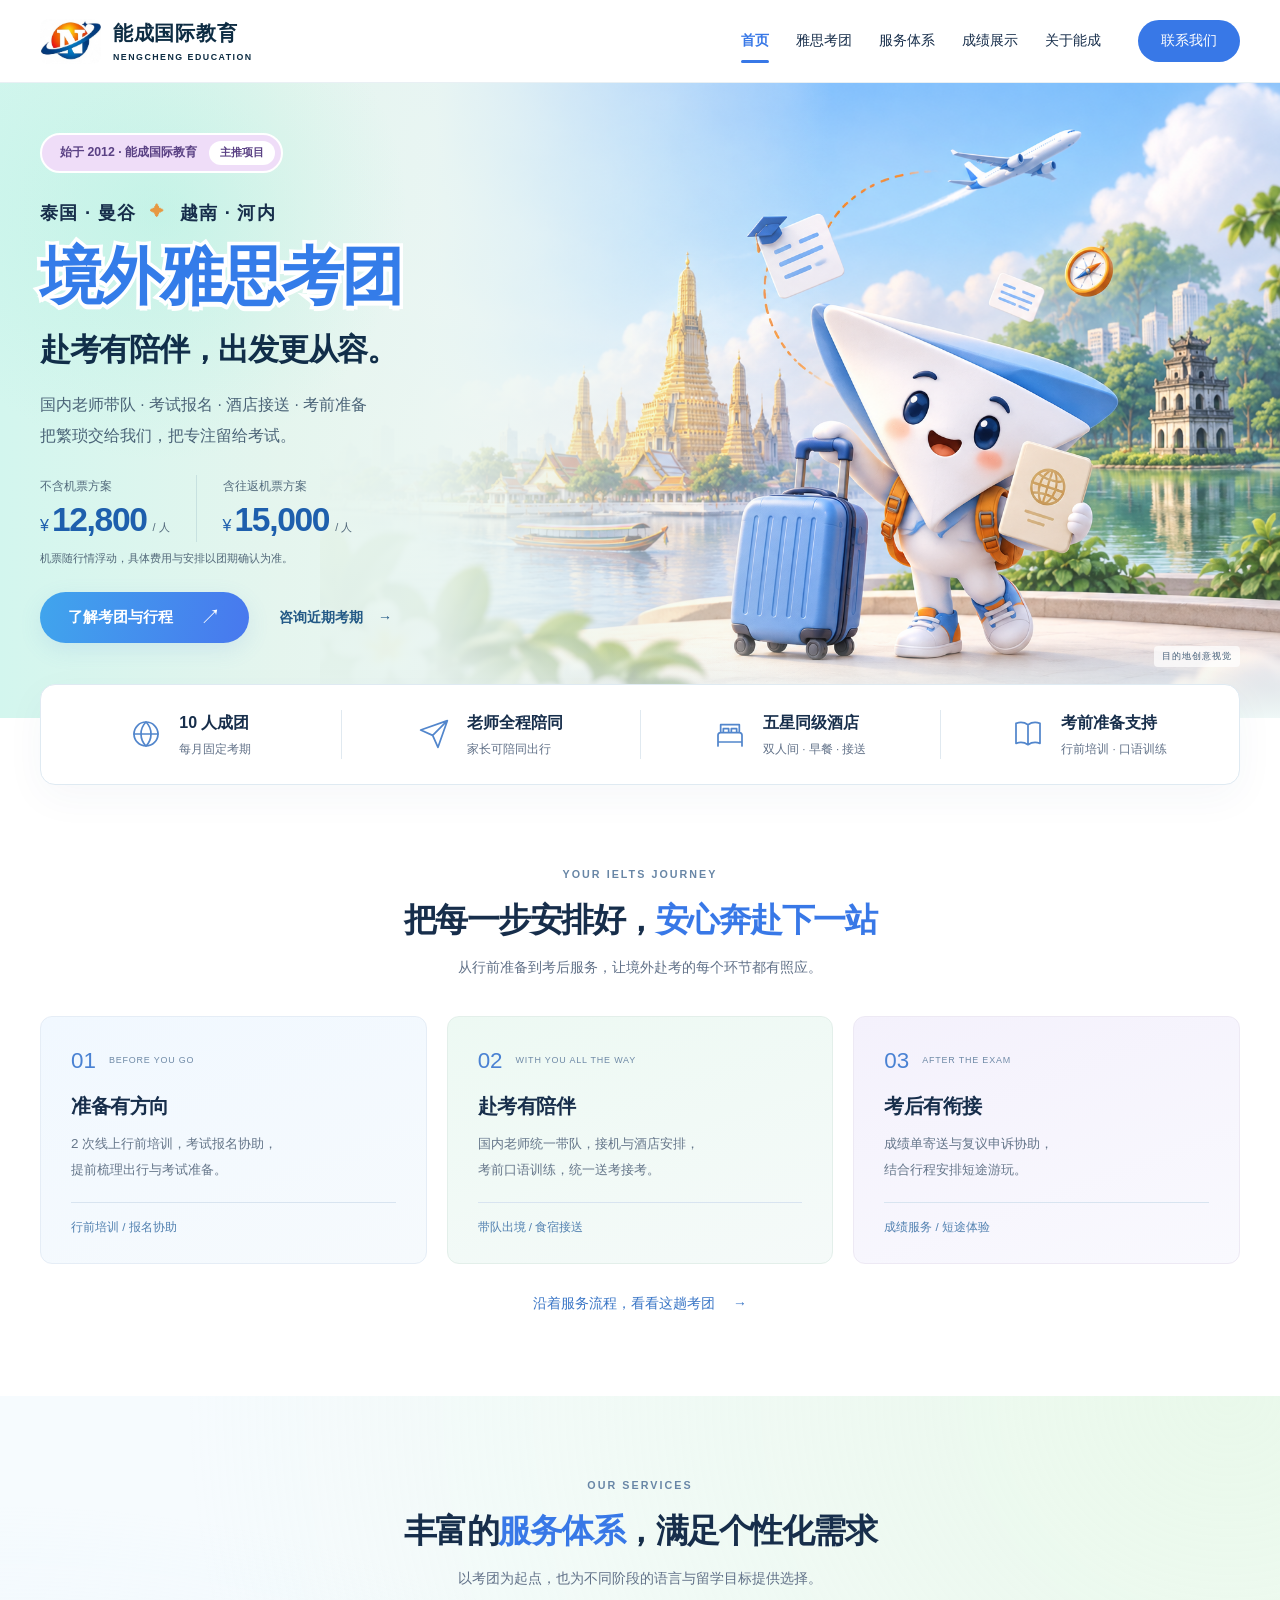
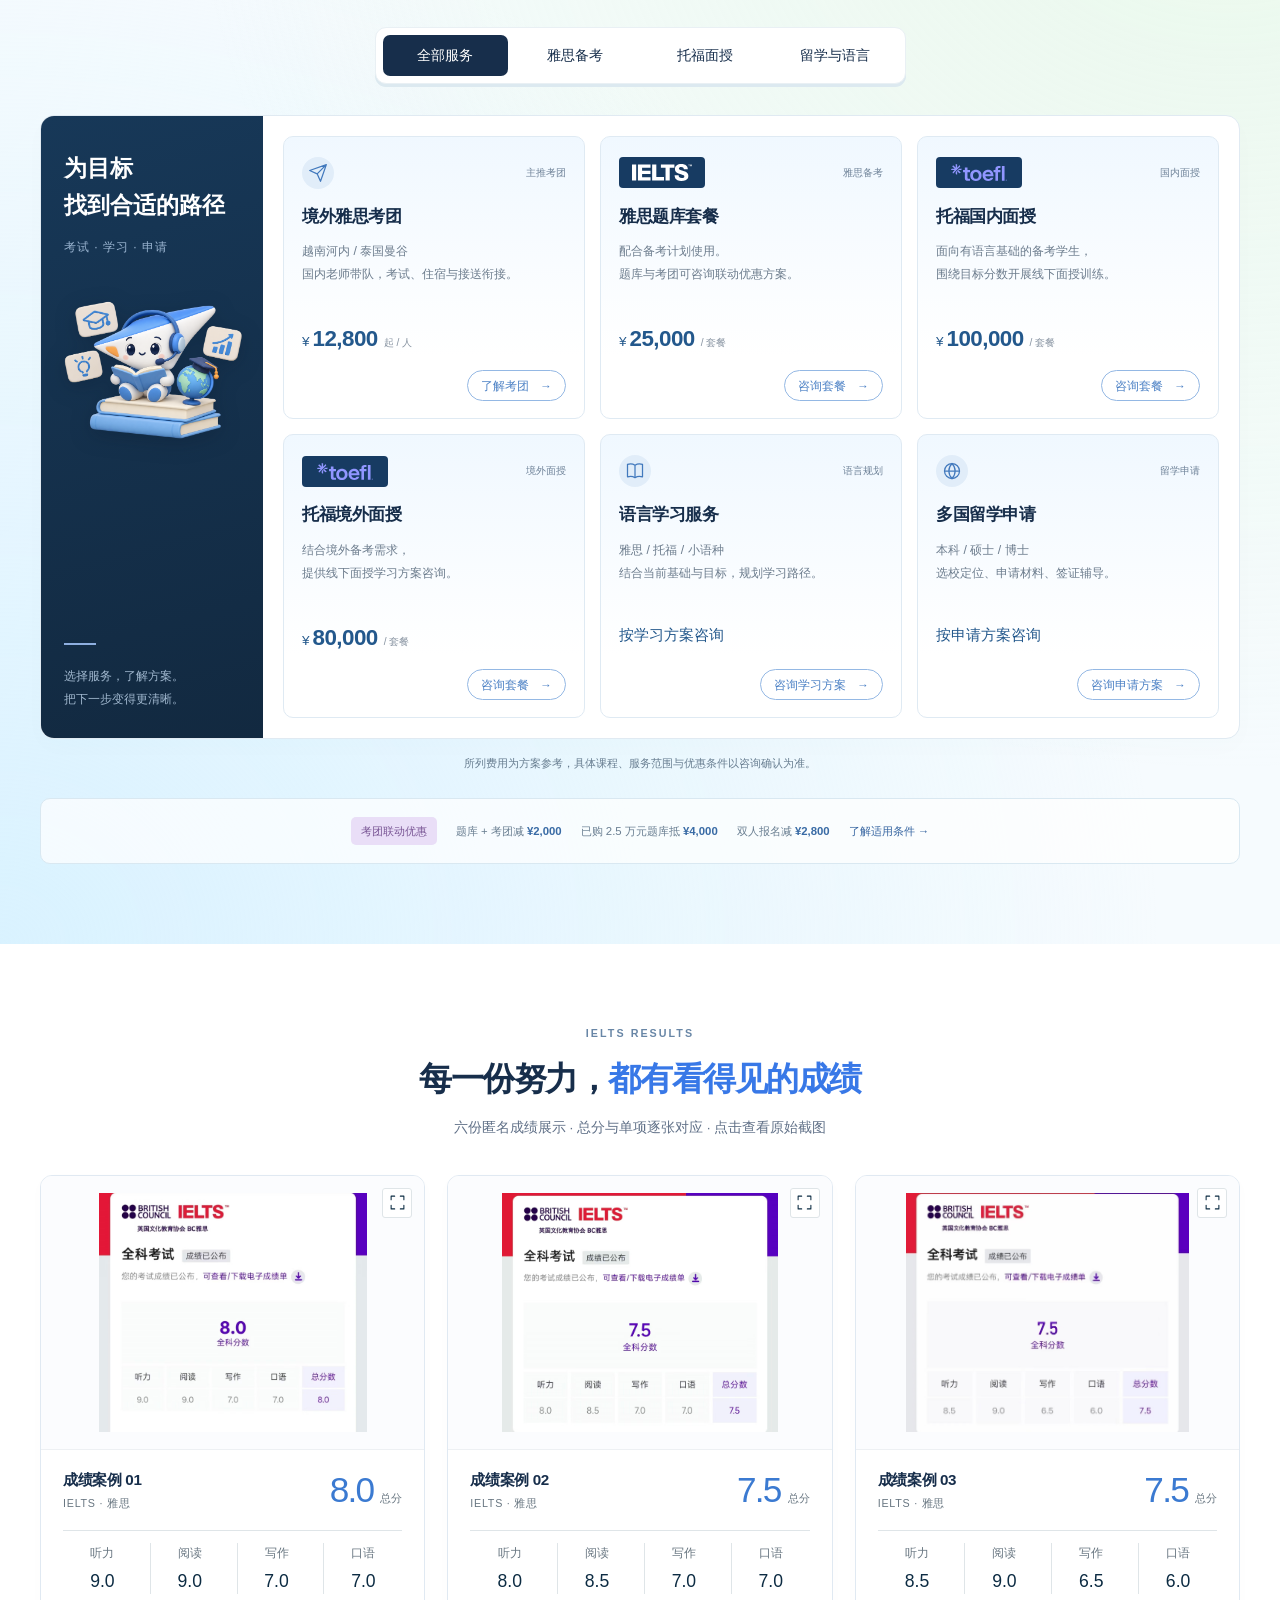
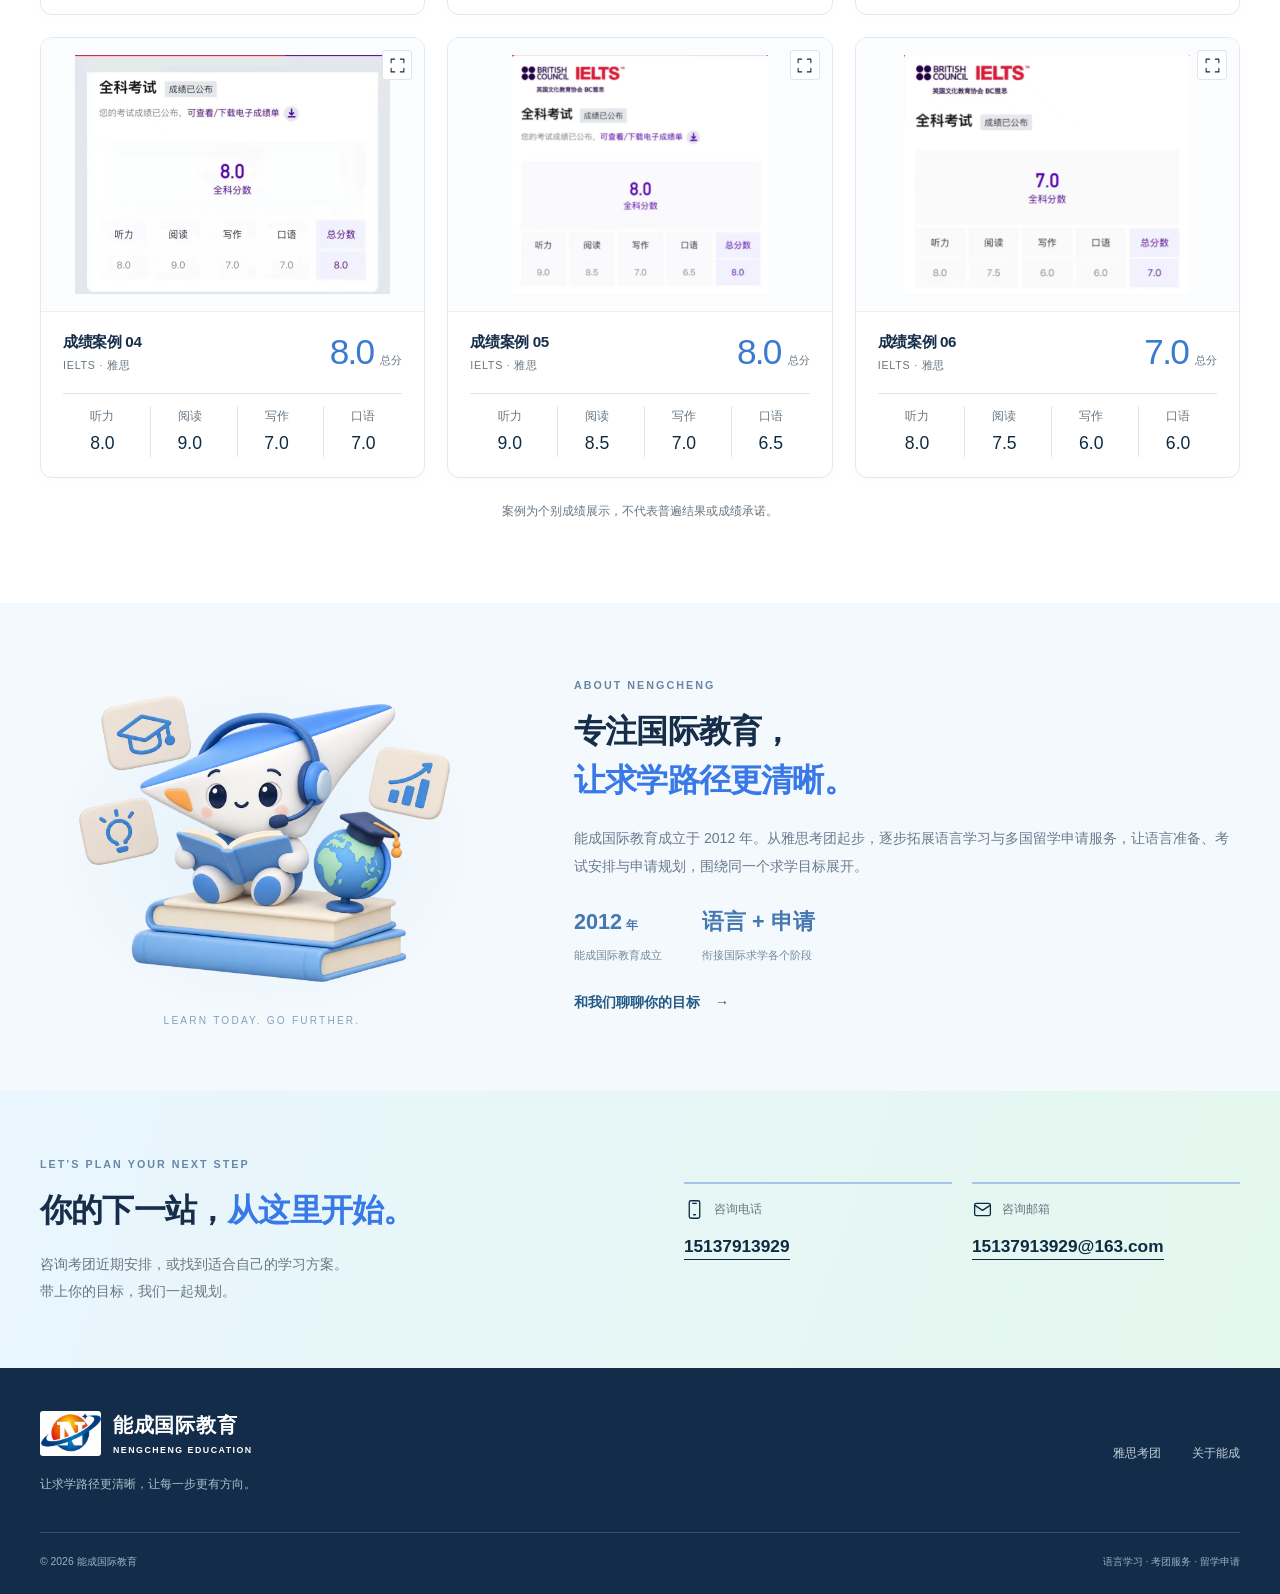
==== commit 455c352f: "Redesign homepage around overseas IELTS tours and service packages" ====
--- a/index.html
+++ b/index.html
@@ -1,5 +1,5 @@
 <!DOCTYPE html>
-<html lang="zh-CN"><head><meta charset="utf-8"><meta name="viewport" content="width=device-width,initial-scale=1"><meta name="theme-color" content="#0d2c43"><meta name="description" content="能成国际教育，2012年成立。提供语言学习、雅思考团与多国留学申请服务，为国际求学提供清晰规划。"><title>语言为起点，世界是下一站｜能成国际教育</title><link rel="icon" href="data:image/svg+xml,%3Csvg xmlns='http://www.w3.org/2000/svg' viewBox='0 0 64 64'%3E%3Crect width='64' height='64' rx='12' fill='%230d2c43'/%3E%3Ctext x='32' y='47' text-anchor='middle' font-family='Georgia' font-size='47' font-weight='bold' fill='%23f09b56'%3EN%3C/text%3E%3C/svg%3E" type="image/svg+xml"><link rel="stylesheet" href="styles.css?v=6"><script src="config.js?v=2" defer></script><script src="scores.js" defer></script><script src="script.js?v=5" defer></script></head>
+<html lang="zh-CN"><head><meta charset="utf-8"><meta name="viewport" content="width=device-width,initial-scale=1"><meta name="theme-color" content="#487fed"><meta name="description" content="能成国际教育，2012年成立。主推曼谷、河内境外雅思考团，国内老师全程陪同，提供考试报名、酒店与接送服务，同时提供雅思题库、托福面授、语言学习及留学申请服务。"><title>境外雅思考团・曼谷／河内｜能成国际教育</title><link rel="icon" href="data:image/svg+xml,%3Csvg xmlns='http://www.w3.org/2000/svg' viewBox='0 0 64 64'%3E%3Crect width='64' height='64' rx='12' fill='%230d2c43'/%3E%3Ctext x='32' y='47' text-anchor='middle' font-family='Georgia' font-size='47' font-weight='bold' fill='%23f09b56'%3EN%3C/text%3E%3C/svg%3E" type="image/svg+xml"><link rel="stylesheet" href="styles.css?v=6"><script src="config.js?v=3" defer></script><script src="scores.js" defer></script><script src="script.js?v=5" defer></script><link rel="stylesheet" href="brand-refresh.css?v=1"><script src="home.js?v=1" defer></script></head>
 <body class="page-home"><a href="#main" class="skip-link">跳转到正文</a><svg class="svg-library" aria-hidden="true" xmlns="http://www.w3.org/2000/svg">
 <symbol id="i-phone" viewBox="0 0 24 24"><rect x="6" y="2" width="12" height="20" rx="2"/><path d="M10 5h4M11 18h2"/></symbol>
 <symbol id="i-mail" viewBox="0 0 24 24"><rect x="3" y="5" width="18" height="14" rx="2"/><path d="m3 7 9 6 9-6"/></symbol>
@@ -10,20 +10,63 @@
 <symbol id="i-plane" viewBox="0 0 24 24"><path d="m22 2-7 20-4-9-9-4 20-7ZM11 13 22 2"/></symbol>
 <symbol id="i-bed" viewBox="0 0 24 24"><path d="M3 18v3m18-3v3M3 18h18v-5a2 2 0 0 0-2-2H5a2 2 0 0 0-2 2v5Zm2-7V5h14v6M7 11V8h4v3m2 0V8h4v3"/></symbol>
 <symbol id="i-file" viewBox="0 0 24 24"><path d="M14 3H5v18h14V8l-5-5Zm0 0v5h5M8 12h8m-8 4h6"/></symbol>
-</svg><div class="topline"><div class="container"><span>始于 2012，专注国际教育服务</span><span>LANGUAGE · EXPERIENCE · OPPORTUNITY</span></div></div>
-<header class="site-header"><div class="container header-inner"><a class="brand" href="index.html" aria-label="能成国际教育首页"><span class="brand-mark" aria-hidden="true"></span><span class="brand-text">能成国际教育<small>NENGCHENG EDUCATION</small></span></a><button class="menu-toggle" aria-label="打开导航" aria-expanded="false" aria-controls="site-nav"><span></span><span></span></button><nav id="site-nav" class="site-nav" aria-label="主导航"><a href="index.html" class="active" aria-current="page">首页</a><a href="exam-tours.html">雅思考团</a><a href="index.html#about">关于能成</a><a class="nav-contact" href="#contact">联系我们</a></nav></div></header><main id="main">
-<section class="brand-hero" aria-labelledby="hero-title">
-  <img class="hero-image" src="assets/campus-hero.png" alt="校园主题品牌视觉" width="1672" height="941" fetchpriority="high">
-  <div class="hero-shade"></div>
-  <div class="container hero-content"><p class="hero-kicker"><span></span> 能成国际教育 · SINCE 2012</p><h1 id="hero-title">语言，是起点。<br>世界，是<span>下一站。</span></h1><p class="hero-description">从语言准备到国际求学，<br>为你的每一次向前，提供更清晰的规划。</p><div class="hero-actions"><a class="button button-orange" href="#services">探索我们的服务</a><a class="hero-text-link" href="#about">了解能成</a></div></div>
-  <div class="hero-caption">NENGCHENG<br><span>GO BEYOND.</span></div>
+</svg>
+<header class="site-header"><div class="container header-inner"><a class="brand" href="index.html" aria-label="能成国际教育首页"><span class="brand-mark" aria-hidden="true"></span><span class="brand-text">能成国际教育<small>NENGCHENG EDUCATION</small></span></a><button class="menu-toggle" aria-label="打开导航" aria-expanded="false" aria-controls="site-nav"><span></span><span></span></button><nav id="site-nav" class="site-nav" aria-label="主导航"><a href="index.html" class="active" aria-current="page">首页</a><a href="exam-tours.html">雅思考团</a><a href="#services">服务体系</a><a href="#results">成绩展示</a><a href="#about">关于能成</a><a class="nav-contact" href="#contact">联系我们</a></nav></div></header><main id="main">
+<section class="welcome-hero" aria-labelledby="hero-title">
+  <img class="welcome-art" src="assets/tour-hero-v2.png" width="1536" height="1024" alt="纸飞机伙伴启程，曼谷与河内主题创意插画" fetchpriority="high">
+  <div class="welcome-wash" aria-hidden="true"></div>
+  <div class="container welcome-inner">
+    <div class="welcome-copy">
+      <p class="welcome-badge">始于 2012 · 能成国际教育 <span>主推项目</span></p>
+      <p class="welcome-cities"><span>泰国 · 曼谷</span><i>✦</i><span>越南 · 河内</span></p>
+      <h1 id="hero-title">境外雅思考团</h1>
+      <p class="welcome-slogan">赴考有陪伴，出发更从容。</p>
+      <p class="welcome-description">国内老师带队 · 考试报名 · 酒店接送 · 考前准备<br>把繁琐交给我们，把专注留给考试。</p>
+      <div class="welcome-prices" aria-label="考团参考价格">
+        <div><span>不含机票方案</span><p>¥<strong data-price-key="tourWithoutAirfare">12,800</strong><small>/ 人</small></p></div>
+        <div><span>含往返机票方案</span><p>¥<strong data-price>15,000</strong><small>/ 人</small></p></div>
+      </div>
+      <p class="fare-note">机票随行情浮动，具体费用与安排以团期确认为准。</p>
+      <div class="welcome-actions"><a class="pill-button" href="exam-tours.html">了解考团与行程 <span aria-hidden="true">↗</span></a><a class="secondary-link" href="#contact">咨询近期考期 <span aria-hidden="true">→</span></a></div>
+    </div>
+  </div>
+  <span class="art-note">目的地创意视觉</span>
 </section>
-<div class="container feature-wrap"><section class="tour-feature" aria-labelledby="tour-feature-title"><div class="feature-number" aria-hidden="true">02<span>PLANS</span></div><div class="feature-title"><span class="feature-label">首页重点推荐</span><h2 id="tour-feature-title">境外雅思考团</h2><p>曼谷 · 河内 <span>机票 / 酒店 / 考试报名</span></p></div><div class="feature-price"><span>含往返机票参考 / 人</span><p>¥<strong data-price>15,000</strong></p><small class="home-tour-alt">不含机票 ¥<span data-price-key="tourWithoutAirfare">12,800</span></small></div><a class="button button-navy" href="exam-tours.html">查看考团详情</a></section></div>
-<section class="section services-section" id="services" aria-labelledby="services-title"><div class="container"><div class="section-heading"><div><p class="eyebrow">OUR EXPERTISE</p><h2 id="services-title">围绕你的目标，<br>找到适合的路径。</h2></div><p>从语言能力到理想院校，<br>将每个阶段的准备，连接成完整的求学计划。</p></div>
-<div class="service-grid"><article class="service-card language-card"><div class="service-card-top"><span>01 / LANGUAGE LEARNING</span><svg class="icon" aria-hidden="true"><use href="#i-book"/></svg></div><h3>语言学习</h3><p>立足现有基础，明确语言目标。<br>把学习规划落实到听、说、读、写。</p><div class="language-tags"><span class="language-option"><span class="exam-brand"><img src="assets/ielts-logo.svg" alt="IELTS" class="exam-logo"></span><small>雅思</small></span><span class="language-option"><span class="exam-brand"><img src="assets/toefl-logo.svg" alt="TOEFL" class="exam-logo"></span><small>托福</small></span><span>小语种</span></div><a class="text-link" href="#contact">咨询语言规划</a></article>
-<article class="service-card study-card"><div class="service-card-top"><span>02 / STUDY ABROAD</span><svg class="icon" aria-hidden="true"><use href="#i-globe"/></svg></div><h3>留学申请</h3><p>选校定位、申请材料与签证辅导，<br>让求学选择与个人目标更好地契合。</p><div class="degree-list"><span>本科</span><span>硕士</span><span>博士</span></div><a class="text-link" href="#contact">咨询留学方案</a></article></div>
-<div class="service-footnote"><span>语言准备</span><i></i><span>目标规划</span><i></i><span>申请指导</span><i></i><span>后续陪伴</span></div></div></section>
-<section class="section results-section" id="results" aria-labelledby="results-title"><div class="container"><div class="section-heading"><div><p class="eyebrow">IELTS RESULTS</p><h2 id="results-title">雅思成绩，<br>看得见的每一分。</h2></div><p>六份成绩，一目了然。<br>总分与单项逐张对应，点击截图可查看大图。</p></div><div class="score-grid">
+<div class="container assurance-wrap"><div class="assurance-bar">
+  <div><svg class="icon" aria-hidden="true"><use href="#i-globe"/></svg><p><strong>10 人成团</strong><span>每月固定考期</span></p></div>
+  <div><svg class="icon" aria-hidden="true"><use href="#i-plane"/></svg><p><strong>老师全程陪同</strong><span>家长可陪同出行</span></p></div>
+  <div><svg class="icon" aria-hidden="true"><use href="#i-bed"/></svg><p><strong>五星同级酒店</strong><span>双人间 · 早餐 · 接送</span></p></div>
+  <div><svg class="icon" aria-hidden="true"><use href="#i-book"/></svg><p><strong>考前准备支持</strong><span>行前培训 · 口语训练</span></p></div>
+</div></div>
+<section class="home-section tour-overview" aria-labelledby="tour-overview-title"><div class="container">
+  <div class="center-heading"><p class="section-kicker">YOUR IELTS JOURNEY</p><h2 id="tour-overview-title">把每一步安排好，<em>安心奔赴下一站</em></h2><p>从行前准备到考后服务，让境外赴考的每个环节都有照应。</p></div>
+  <div class="journey-preview">
+    <article><span class="journey-step">01 <small>BEFORE YOU GO</small></span><h3>准备有方向</h3><p>2 次线上行前培训，考试报名协助，<br>提前梳理出行与考试准备。</p><span class="journey-keyword">行前培训 / 报名协助</span></article>
+    <article><span class="journey-step">02 <small>WITH YOU ALL THE WAY</small></span><h3>赴考有陪伴</h3><p>国内老师统一带队，接机与酒店安排，<br>考前口语训练，统一送考接考。</p><span class="journey-keyword">带队出境 / 食宿接送</span></article>
+    <article><span class="journey-step">03 <small>AFTER THE EXAM</small></span><h3>考后有衔接</h3><p>成绩单寄送与复议申诉协助，<br>结合行程安排短途游玩。</p><span class="journey-keyword">成绩服务 / 短途体验</span></article>
+  </div>
+  <div class="section-bottom-link"><a href="exam-tours.html#tour-flow">沿着服务流程，看看这趟考团 <span aria-hidden="true">→</span></a></div>
+</div></section>
+<section class="home-section service-system" id="services" aria-labelledby="services-title"><div class="container">
+  <div class="center-heading"><p class="section-kicker">OUR SERVICES</p><h2 id="services-title">丰富的<em>服务体系</em>，满足个性化需求</h2><p>以考团为起点，也为不同阶段的语言与留学目标提供选择。</p></div>
+  <div class="service-filter" role="group" aria-label="筛选服务套餐"><button data-service-filter="all" aria-pressed="true">全部服务</button><button data-service-filter="ielts" aria-pressed="false">雅思备考</button><button data-service-filter="toefl" aria-pressed="false">托福面授</button><button data-service-filter="planning" aria-pressed="false">留学与语言</button></div>
+  <div class="service-board">
+    <aside class="service-aside"><span>为目标<br>找到合适的路径</span><p>考试 · 学习 · 申请</p><img src="assets/study-companion-v1.png" alt="纸飞机学习伙伴创意插画" width="1440" height="1080" loading="lazy"><div class="aside-rule"></div><small>选择服务，了解方案。<br>把下一步变得更清晰。</small></aside>
+    <div class="package-grid" id="package-grid">
+      <article class="package-card" data-service-category="ielts"><div class="package-heading"><span class="package-icon"><svg class="icon" aria-hidden="true"><use href="#i-plane"/></svg></span><span class="package-tag">主推考团</span></div><h3>境外雅思考团</h3><p>越南河内 / 泰国曼谷<br>国内老师带队，考试、住宿与接送衔接。</p><div class="package-price">¥<strong data-price-key="tourWithoutAirfare">12,800</strong><small>起 / 人</small></div><a href="exam-tours.html">了解考团 <span aria-hidden="true">→</span></a></article>
+      <article class="package-card" data-service-category="ielts"><div class="package-heading"><span class="package-logo"><img src="assets/ielts-logo.svg" alt="IELTS 官方标识" width="262" height="75"></span><span class="package-tag">雅思备考</span></div><h3>雅思题库套餐</h3><p>配合备考计划使用。<br>题库与考团可咨询联动优惠方案。</p><div class="package-price">¥<strong data-price-key="ieltsQuestionBank">25,000</strong><small>/ 套餐</small></div><a href="#contact">咨询套餐 <span aria-hidden="true">→</span></a></article>
+      <article class="package-card" data-service-category="toefl"><div class="package-heading"><span class="package-logo"><img src="assets/toefl-logo.svg" alt="TOEFL 官方标识" width="1046" height="321"></span><span class="package-tag">国内面授</span></div><h3>托福国内面授</h3><p>面向有语言基础的备考学生，<br>围绕目标分数开展线下面授训练。</p><div class="package-price">¥<strong data-price-key="toeflDomestic">100,000</strong><small>/ 套餐</small></div><a href="#contact">咨询套餐 <span aria-hidden="true">→</span></a></article>
+      <article class="package-card" data-service-category="toefl"><div class="package-heading"><span class="package-logo"><img src="assets/toefl-logo.svg" alt="TOEFL 官方标识" width="1046" height="321"></span><span class="package-tag">境外面授</span></div><h3>托福境外面授</h3><p>结合境外备考需求，<br>提供线下面授学习方案咨询。</p><div class="package-price">¥<strong data-price-key="toeflOverseas">80,000</strong><small>/ 套餐</small></div><a href="#contact">咨询套餐 <span aria-hidden="true">→</span></a></article>
+      <article class="package-card" data-service-category="planning"><div class="package-heading"><span class="package-icon"><svg class="icon" aria-hidden="true"><use href="#i-book"/></svg></span><span class="package-tag">语言规划</span></div><h3>语言学习服务</h3><p>雅思 / 托福 / 小语种<br>结合当前基础与目标，规划学习路径。</p><div class="package-price package-price-text">按学习方案咨询</div><a href="#contact">咨询学习方案 <span aria-hidden="true">→</span></a></article>
+      <article class="package-card" data-service-category="planning"><div class="package-heading"><span class="package-icon"><svg class="icon" aria-hidden="true"><use href="#i-globe"/></svg></span><span class="package-tag">留学申请</span></div><h3>多国留学申请</h3><p>本科 / 硕士 / 博士<br>选校定位、申请材料、签证辅导。</p><div class="package-price package-price-text">按申请方案咨询</div><a href="#contact">咨询申请方案 <span aria-hidden="true">→</span></a></article>
+    </div>
+  </div>
+  <p id="service-status" class="sr-only" role="status" aria-live="polite">展示全部 6 项服务</p>
+  <p class="service-pricing-note">所列费用为方案参考，具体课程、服务范围与优惠条件以咨询确认为准。</p>
+  <div class="offers-strip"><span>考团联动优惠</span><p>题库 + 考团减 <b>¥<span data-price-key="bundleDiscount">2,000</span></b></p><p>已购 2.5 万元题库抵 <b>¥<span data-price-key="existingBankDiscount">4,000</span></b></p><p>双人报名减 <b>¥<span data-price-key="pairDiscount">2,800</span></b></p><a href="#contact">了解适用条件 →</a></div>
+</div></section>
+<section class="home-section home-results" id="results" aria-labelledby="results-title"><div class="container"><div class="center-heading"><p class="section-kicker">IELTS RESULTS</p><h2 id="results-title">每一份努力，<em>都有看得见的成绩</em></h2><p>六份匿名成绩展示 · 总分与单项逐张对应 · 点击查看原始截图</p></div>
+<div class="score-grid">
 <article class="score-card" data-score-case="01" aria-labelledby="score-title-01">
 <button class="score-card-image image-trigger" data-image="assets/score-01.jpg" data-caption="成绩案例 01 · 总分8.0，听力9.0、阅读9.0、写作7.0、口语7.0" aria-label="查看成绩案例01原始截图"><img src="assets/score-01.jpg" alt="成绩案例 01 · 总分8.0，听力9.0、阅读9.0、写作7.0、口语7.0" loading="lazy"><span class="score-expand" aria-hidden="true"><svg class="icon"><use href="#i-expand"/></svg></span></button>
 <div class="score-card-body"><div class="score-card-heading"><h3 id="score-title-01">成绩案例 01<span>IELTS · 雅思</span></h3><p><strong data-score-field="overall">8.0</strong><span>总分</span></p></div><dl class="score-card-details"><div><dt>听力</dt><dd data-score-field="listening">9.0</dd></div><div><dt>阅读</dt><dd data-score-field="reading">9.0</dd></div><div><dt>写作</dt><dd data-score-field="writing">7.0</dd></div><div><dt>口语</dt><dd data-score-field="speaking">7.0</dd></div></dl></div></article>
@@ -43,6 +86,10 @@
 <button class="score-card-image image-trigger" data-image="assets/score-06.jpg" data-caption="成绩案例 06 · 总分7.0，听力8.0、阅读7.5、写作6.0、口语6.0" aria-label="查看成绩案例06原始截图"><img src="assets/score-06.jpg" alt="成绩案例 06 · 总分7.0，听力8.0、阅读7.5、写作6.0、口语6.0" loading="lazy"><span class="score-expand" aria-hidden="true"><svg class="icon"><use href="#i-expand"/></svg></span></button>
 <div class="score-card-body"><div class="score-card-heading"><h3 id="score-title-06">成绩案例 06<span>IELTS · 雅思</span></h3><p><strong data-score-field="overall">7.0</strong><span>总分</span></p></div><dl class="score-card-details"><div><dt>听力</dt><dd data-score-field="listening">8.0</dd></div><div><dt>阅读</dt><dd data-score-field="reading">7.5</dd></div><div><dt>写作</dt><dd data-score-field="writing">6.0</dd></div><div><dt>口语</dt><dd data-score-field="speaking">6.0</dd></div></dl></div></article>
 </div><p class="fine-print">案例为个别成绩展示，不代表普遍结果或成绩承诺。</p></div></section>
-<section class="section about-section" id="about" aria-labelledby="about-title"><div class="container about-layout"><div class="about-year"><span class="eyebrow">OUR STORY</span><strong>2012<span>年</span></strong><p>能成国际教育成立</p></div><div class="about-copy"><h2 id="about-title">从一次出发，<br>到更长远的成长。</h2><p>从雅思考团起步，能成国际教育逐步拓展语言学习与多国留学申请服务。我们关注每个阶段之间的衔接，让语言准备、考试安排与申请规划，都围绕同一个求学目标展开。</p><div class="about-values"><div><span>01</span><h3>评估与定位</h3><p>先了解基础与目标</p></div><div><span>02</span><h3>规划与准备</h3><p>梳理清晰的行动路径</p></div><div><span>03</span><h3>申请与陪伴</h3><p>衔接后续求学环节</p></div></div></div></div></section>
-<section class="contact-section" id="contact" aria-labelledby="contact-title"><div class="container contact-grid"><div><p class="eyebrow">YOUR NEXT STEP</p><h2 id="contact-title">聊聊你的下一步。</h2><p>语言目标、意向院校，或一次海外赴考。<br>从你的想法出发，一起梳理更清晰的方案。</p></div><div class="contact-channels"><div><span class="contact-label"><svg class="icon" aria-hidden="true" focusable="false"><use href="#i-phone"/></svg>咨询电话</span><p id="contact-phone"><a href="tel:15137913929">15137913929</a></p></div><div><span class="contact-label"><svg class="icon" aria-hidden="true" focusable="false"><use href="#i-mail"/></svg>咨询邮箱</span><p id="contact-email"><a href="mailto:15137913929@163.com">15137913929@163.com</a></p></div></div></div></section></main><footer class="site-footer"><div class="container footer-grid"><div><a class="brand" href="index.html"><span class="brand-mark" aria-hidden="true"></span><span class="brand-text">能成国际教育<small>NENGCHENG EDUCATION</small></span></a><p>让求学路径更清晰，让每一步更有方向。</p></div><div class="footer-links"><a href="exam-tours.html">雅思考团</a><a href="index.html#about">关于能成</a></div></div><div class="container footer-bottom"><span>© <span data-year>2026</span> 能成国际教育</span><span>语言学习 · 考团服务 · 留学申请</span></div></footer>
+<section class="home-section home-about" id="about" aria-labelledby="about-title"><div class="container home-about-grid">
+  <div class="about-art"><img src="assets/study-companion-v1.png" alt="学习与国际求学主题创意插画" width="1440" height="1080" loading="lazy"><span>LEARN TODAY. GO FURTHER.</span></div>
+  <div><p class="section-kicker">ABOUT NENGCHENG</p><h2 id="about-title">专注国际教育，<br><em>让求学路径更清晰。</em></h2><p class="about-intro">能成国际教育成立于 2012 年。从雅思考团起步，逐步拓展语言学习与多国留学申请服务，让语言准备、考试安排与申请规划，围绕同一个求学目标展开。</p><div class="about-milestones"><div><strong>2012<small>年</small></strong><span>能成国际教育成立</span></div><div><strong>语言 + 申请</strong><span>衔接国际求学各个阶段</span></div></div><a class="secondary-link" href="#contact">和我们聊聊你的目标 <span aria-hidden="true">→</span></a></div>
+</div></section>
+<section class="contact-section" id="contact" aria-labelledby="contact-title"><div class="container contact-grid"><div><p class="section-kicker">LET’S PLAN YOUR NEXT STEP</p><h2 id="contact-title">你的下一站，<em>从这里开始。</em></h2><p>咨询考团近期安排，或找到适合自己的学习方案。<br>带上你的目标，我们一起规划。</p></div><div class="contact-channels"><div><span class="contact-label"><svg class="icon" aria-hidden="true" focusable="false"><use href="#i-phone"/></svg>咨询电话</span><p id="contact-phone"><a href="tel:15137913929">15137913929</a></p></div><div><span class="contact-label"><svg class="icon" aria-hidden="true" focusable="false"><use href="#i-mail"/></svg>咨询邮箱</span><p id="contact-email"><a href="mailto:15137913929@163.com">15137913929@163.com</a></p></div></div></div></section>
+</main><footer class="site-footer"><div class="container footer-grid"><div><a class="brand" href="index.html"><span class="brand-mark" aria-hidden="true"></span><span class="brand-text">能成国际教育<small>NENGCHENG EDUCATION</small></span></a><p>让求学路径更清晰，让每一步更有方向。</p></div><div class="footer-links"><a href="exam-tours.html">雅思考团</a><a href="index.html#about">关于能成</a></div></div><div class="container footer-bottom"><span>© <span data-year>2026</span> 能成国际教育</span><span>语言学习 · 考团服务 · 留学申请</span></div></footer>
 <dialog class="lightbox" id="lightbox" aria-labelledby="lightbox-caption"><div class="lightbox-bar"><p id="lightbox-caption"></p><button class="lightbox-close" aria-label="关闭图片"><svg class="icon" aria-hidden="true"><use href="#i-close"/></svg></button></div><div class="lightbox-content"><img id="lightbox-image" alt=""></div></dialog></body></html>
--- a/brand-refresh.css
+++ b/brand-refresh.css
@@ -0,0 +1,337 @@
+/* Shared brand chrome, with the airy colour and section rhythm of the reference. */
+:root { --fresh-blue: #3878e7; --fresh-ink: #172e4b; --fresh-muted: #617188; }
+.site-header { background:rgba(255,255,255,.97); border-color:#e9f0f4; }
+.header-inner { min-height:82px; }
+.site-nav { gap:27px; font-size:.86rem; }
+.site-nav>a { padding:27px 0; }
+.site-nav>a.active,.site-nav>a:hover { color:var(--fresh-blue); }
+.site-nav>a.active::after { background:var(--fresh-blue); height:3px; border-radius:4px; bottom:17px; }
+.site-nav>a.nav-contact { background:var(--fresh-blue); border-radius:24px; padding:9px 23px; }
+.site-nav>a.nav-contact:hover { background:#2564ce; color:#fff; }
+.brand-text { font-size:1.28rem; }
+.brand-mark { border-radius:8px; }
+.contact-section { background:linear-gradient(110deg,#e9f6ff,#e4f7ed); }
+.contact-grid { gap:60px; grid-template-columns:1.05fr 1fr; }
+.contact-grid h2 { font-size:2rem; letter-spacing:-.035em; }
+.contact-grid h2 em { font-style:normal; color:var(--fresh-blue); }
+.contact-channels>div { border-color:#a5c4e8; }
+.contact-channels p { font-size:1.08rem; }
+.site-footer { background:#132c49; }
+.sr-only { position:absolute;width:1px;height:1px;margin:-1px;padding:0;overflow:hidden;clip:rect(0,0,0,0);white-space:nowrap;border:0; }
+.page-home { color:var(--fresh-ink); }
+.page-home h2,.page-home h3 { letter-spacing:-.025em; }
+.page-home .container { width:min(1200px,calc(100% - 80px)); }
+.welcome-hero { position:relative; isolation:isolate; background:#e7f5f4; overflow:hidden; }
+.welcome-art { position:absolute;right:0;top:0;width:75%;height:100%;object-fit:cover;object-position:66% center;z-index:-3; }
+.welcome-wash { position:absolute;inset:0;z-index:-2;background:linear-gradient(90deg,#d3f6ee 0%,#e5f5eefa 22%,#eaf6f2f0 34%,#eaf6f25c 51%,transparent 65%),linear-gradient(0deg,#eff8f7 0%,transparent 13%); }
+.welcome-hero::after { content:"";position:absolute;z-index:-1;left:-90px;top:-120px;width:500px;height:500px;background:radial-gradient(ellipse,#adf0e07d,transparent 70%);pointer-events:none; }
+.welcome-inner { min-height:635px;display:flex;align-items:center;position:relative;padding-top:45px;padding-bottom:70px; }
+.welcome-copy { width:650px;max-width:60%; }
+.welcome-badge { display:inline-flex;gap:12px;align-items:center;padding:6px 6px 6px 18px;font-size:.77rem;line-height:1.6;font-weight:650;border:2px solid #fff;border-radius:40px;background:#efddf8;color:#5a4184; }
+.welcome-badge>span { background:white;border-radius:20px;padding:3px 11px;font-size:.69rem; }
+.welcome-cities { display:flex;align-items:center;gap:14px;margin-top:23px;font-weight:600;font-size:1.15rem;letter-spacing:.07em; }
+.welcome-cities i { font-style:normal;font-size:.85rem;color:#e79842; }
+.welcome-copy h1 { font-size:clamp(3rem,4.9vw,4.45rem);font-weight:850;color:#347ce9;line-height:1.18;letter-spacing:-.045em;margin-top:10px;-webkit-text-stroke:7px white;paint-order:stroke fill;text-shadow:0 5px 0 #fff; }
+.welcome-slogan { font-size:clamp(1.55rem,2.45vw,2.25rem);font-weight:800;line-height:1.6;margin-top:12px;color:#112e49;letter-spacing:-.04em; }
+.welcome-description { font-size:.98rem;line-height:1.95;color:#4a6377;margin-top:15px; }
+.welcome-prices { display:flex;gap:26px;flex-wrap:wrap;margin-top:24px; }
+.welcome-prices>div+div { border-left:1px solid #9abcc559;padding-left:26px; }
+.welcome-prices>div>span { display:block;font-size:.73rem;color:#536b7d;margin-bottom:2px; }
+.welcome-prices p { font-size:1rem;color:#1e5fad;line-height:1.3;white-space:nowrap; }
+.welcome-prices strong { font:700 2.1rem/1.3 Arial,sans-serif;letter-spacing:-.04em;margin-left:3px; }
+.welcome-prices small { font-size:.68rem;color:#52687a;margin-left:6px; }
+.fare-note { margin-top:7px;font-size:.66rem;color:#526879; }
+.welcome-actions { display:flex;align-items:center;gap:30px;flex-wrap:wrap;margin-top:24px; }
+.pill-button { display:inline-flex;align-items:center;justify-content:center;gap:27px;min-height:50px;padding:12px 28px;border-radius:28px;background:linear-gradient(100deg,#40a5ed,#4878ee);color:#fff;font-size:.93rem;font-weight:600;box-shadow:0 7px 22px #5b91db23;transition:transform .2s,box-shadow .2s; }
+.pill-button:hover { transform:translateY(-2px);box-shadow:0 9px 25px #4383d744; }
+.pill-button>span { font:500 1.3rem/1 Arial,sans-serif; }
+.secondary-link { display:inline-flex;align-items:center;gap:15px;color:#235986;font-size:.88rem;font-weight:600; }
+.secondary-link:hover { color:#2564ce; }
+.art-note { position:absolute;bottom:51px;right:max(25px,calc((100% - 1200px)/2));font-size:.59rem;letter-spacing:.1em;color:#425c76;background:#ffffffb8;padding:2px 8px;border-radius:4px; }
+.assurance-wrap { position:relative;z-index:2;margin-top:-34px; }
+.assurance-bar { display:grid;grid-template-columns:repeat(4,minmax(0,1fr));background:#fff;border-radius:15px;box-shadow:0 12px 40px #2748780b;border:1px solid #dfeaf2;padding:25px 0; }
+.assurance-bar>div { display:flex;align-items:center;justify-content:center;gap:17px;padding:0 14px; }
+.assurance-bar>div+div { border-left:1px solid #e0e9f0; }
+.assurance-bar .icon { width:32px;height:32px;color:#5286cc;stroke-width:1.3; }
+.assurance-bar strong { display:block;font-size:1rem;font-weight:650;line-height:1.6; }
+.assurance-bar p>span { font-size:.73rem;color:var(--fresh-muted);display:block;margin-top:2px; }
+.home-section { padding:80px 0; }
+.center-heading { text-align:center;margin-bottom:35px; }
+.section-kicker { color:#6886a6;font:600 .67rem/1.7 Arial,sans-serif;letter-spacing:.19em;margin-bottom:12px; }
+.center-heading h2 { font-size:2.05rem;line-height:1.5;font-weight:700;letter-spacing:-.045em; }
+.center-heading em,.home-about em { color:var(--fresh-blue);font-style:normal; }
+.center-heading>p:last-child { color:var(--fresh-muted);font-size:.85rem;margin-top:12px; }
+.journey-preview { display:grid;grid-template-columns:repeat(3,minmax(0,1fr));gap:20px; }
+.journey-preview article { position:relative;padding:27px 30px 25px;background:linear-gradient(160deg,#f1f8ff,#f6fafd);border-radius:12px;border:1px solid #e5edf6; }
+.journey-preview article:nth-child(2) { background:linear-gradient(160deg,#edf9f3,#f5faf9);border-color:#e3efea; }
+.journey-preview article:nth-child(3) { background:linear-gradient(160deg,#f4f1fc,#f9f9fe);border-color:#ede9f4; }
+.journey-step { font:500 1.4rem/1.5 Arial,sans-serif;color:#4a82d3;display:flex;align-items:center;gap:13px; }
+.journey-step small { font-size:.56rem;letter-spacing:.09em;color:#6e89a6; }
+.journey-preview h3 { font-size:1.25rem;margin-top:15px;margin-bottom:11px; }
+.journey-preview p { font-size:.84rem;color:#65768a;line-height:1.9; }
+.journey-keyword { display:block;margin-top:20px;font-size:.72rem;color:#5180b0;padding-top:14px;border-top:1px solid #d8e4f0; }
+.section-bottom-link { text-align:center;margin-top:27px;font-size:.87rem;color:#3a76c6; }
+.section-bottom-link span { margin-left:14px; }
+.service-system { background:radial-gradient(ellipse at 96% 0,#ddf6d880,transparent 60%),radial-gradient(ellipse at 0 100%,#d9f2ff,transparent 64%),#f6fbfe; }
+.service-filter { display:none;justify-content:center;gap:5px;width:max-content;max-width:100%;padding:7px;background:#fff;border-radius:11px;border:1px solid #e9f0f4;box-shadow:0 3px 0 #dce9f0;margin:0 auto 31px; }
+.has-js .service-filter { display:flex; }
+.service-filter button { background:transparent;border-radius:7px;min-width:125px;padding:10px 16px;font-size:.87rem;line-height:1.5;transition:background .2s; }
+.service-filter button[aria-pressed=true] { color:#fff;background:#172e4b; }
+.service-filter button:hover:not([aria-pressed=true]) { background:#eff5fb;color:var(--fresh-blue); }
+.service-board { display:grid;grid-template-columns:222px minmax(0,1fr);border:1px solid #e0eaf2;border-radius:14px;overflow:hidden;background:#fff;box-shadow:0 8px 25px #597b9c04; }
+.service-aside { padding:34px 23px 28px;background:linear-gradient(165deg,#173858,#122940);color:#fff;display:flex;flex-direction:column;align-items:flex-start; }
+.service-aside>span { font-size:1.42rem;font-weight:650;line-height:1.65; }
+.service-aside>p { color:#9ab4d0;font-size:.76rem;letter-spacing:.08em;margin-top:12px; }
+.service-aside>img { width:215px;max-width:calc(100% + 36px);margin:28px -18px 18px;filter:drop-shadow(0 5px 10px #06172945); }
+.aside-rule { width:32px;height:2px;background:#8eafe0;margin-top:auto;margin-bottom:20px; }
+.service-aside>small { color:#a1b8cf;font-size:.74rem;line-height:1.9; }
+.package-grid { padding:20px;display:grid;grid-template-columns:repeat(3,minmax(0,1fr));gap:15px;align-content:start; }
+.package-card { border:1px solid #dfeaf3;border-radius:10px;padding:20px 18px 17px;background:linear-gradient(180deg,#f0f8ff 0%,#fff 78%);display:flex;flex-direction:column;min-width:0; }
+.package-card[hidden] { display:none; }
+.package-heading { display:flex;align-items:center;justify-content:space-between;gap:9px;min-height:32px;margin-bottom:15px; }
+.package-icon { display:grid;place-items:center;width:32px;height:32px;background:#e1edf9;border-radius:50%;color:#4279bd; }
+.package-icon .icon { width:20px;height:20px; }
+.package-tag { font-size:.62rem;color:#6e8298; }
+.package-logo { display:flex;align-items:center;justify-content:center;background:#173b62;border-radius:4px;width:86px;height:31px;padding:7px 9px; }
+.package-logo img { width:100%;height:100%;object-fit:contain; }
+.package-card h3 { font-size:1.08rem;font-weight:650; }
+.package-card>p { font-size:.77rem;color:#6c7c8d;line-height:1.9;margin-top:12px;min-height:67px; }
+.package-price { display:flex;flex-wrap:wrap;align-items:baseline;gap:3px;font-size:.85rem;margin-top:16px;margin-bottom:16px;color:#23588c; }
+.package-price strong { font:600 1.4rem/1.4 Arial,sans-serif;letter-spacing:-.025em; }
+.package-price small { color:#8793a1;font-size:.64rem;margin-left:3px; }
+.package-price-text { font-size:.92rem;font-weight:500;min-height:31px; }
+.package-card>a { align-self:flex-end;margin-top:auto;font-size:.73rem;color:#4c81c5;border:1px solid #94b8e4;padding:4px 13px;border-radius:19px; }
+.package-card>a:hover { background:#3979df;border-color:#3979df;color:white; }
+.package-card>a span { padding-left:8px; }
+.service-pricing-note { font-size:.69rem;color:#677d90;margin:15px 0 24px;text-align:center; }
+.offers-strip { display:flex;justify-content:center;align-items:center;gap:19px;flex-wrap:wrap;padding:18px 20px;background:#ffffffb8;border:1px solid #d9e8f1;border-radius:10px;font-size:.71rem; }
+.offers-strip>span { background:#e9def7;color:#785494;padding:4px 10px;border-radius:5px;font-size:.7rem; }
+.offers-strip p { color:#697e91; }
+.offers-strip b { color:#396ba5;font-weight:600;font-family:Arial,var(--font); }
+.offers-strip>a { color:#3564a0; }
+.home-results { background:#fff; }
+.home-results .score-grid { gap:22px; }
+.home-results .score-card { border-radius:12px;border-color:#e0e9f2;box-shadow:0 4px 15px #34516f04; }
+.home-results .score-card-image { aspect-ratio:1.4;padding:17px;background:#fbfcfe; }
+.home-results .score-card-body { padding:18px 22px 20px; }
+.home-results .score-card-heading strong { color:#3b7ad1;font-size:2.2rem; }
+.home-results .score-card-details { padding-top:12px; }
+.home-results .score-card-details dd { font-size:1.1rem; }
+.home-results .fine-print { text-align:center; }
+.home-about { background:#f4f9fd;padding:62px 0; }
+.home-about-grid { display:grid;grid-template-columns:.8fr 1.2fr;gap:90px;align-items:center; }
+.about-art { position:relative;text-align:center;border-radius:50%;background:radial-gradient(ellipse,#e2f1fb,transparent 70%); }
+.about-art img { width:100%;max-height:335px;object-fit:contain; }
+.about-art>span { font:500 .63rem/1.7 Arial,sans-serif;letter-spacing:.22em;color:#83a0be;display:block;margin-top:14px; }
+.home-about h2 { font-size:2rem;line-height:1.55; }
+.about-intro { font-size:.88rem;color:#6a7a8e;line-height:2;margin-top:18px; }
+.about-milestones { display:flex;gap:40px;margin:23px 0; }
+.about-milestones>div { display:flex;flex-direction:column; }
+.about-milestones strong { font-size:1.35rem;font-weight:600;color:#4577b1; }
+.about-milestones small { font-size:.73rem;margin-left:4px; }
+.about-milestones span { font-size:.7rem;color:#74889b;margin-top:3px; }
+.page-home .contact-section { padding:64px 0; }
+.page-home .contact-grid h2 { line-height:1.6; }
+.page-home .contact-channels { gap:20px; }
+.page-home .contact-channels>div { padding:15px 0; }
+.page-tour .button { border-radius:25px; }
+.page-tour .expedition-hero { background:linear-gradient(120deg,#e7f6fd,#e3f5eb); }
+.page-tour .breadcrumb { color:#8193a7; }
+@media(min-width:1600px) {
+ .welcome-art { width:72%;object-position:center 58%; }
+ .welcome-inner { min-height:680px; }
+}
+@media(max-width:1100px) {
+ .page-home .container { width:calc(100% - 64px); }
+ .site-nav { gap:20px; }
+ .welcome-copy { max-width:67%; }
+ .welcome-art { width:78%;object-position:64% center; }
+ .welcome-wash { background:linear-gradient(90deg,#def6ef 0%,#e9f6f0ed 30%,#e9f6f066 52%,transparent 70%),linear-gradient(0deg,#eff8f7 0%,transparent 15%); }
+ .welcome-copy h1 { font-size:3.65rem; }
+ .welcome-slogan { font-size:1.85rem; }
+ .welcome-prices strong { font-size:1.9rem; }
+ .service-board { grid-template-columns:185px minmax(0,1fr); }
+ .service-aside { padding:29px 20px; }
+ .service-aside>span { font-size:1.22rem; }
+ .package-grid { gap:12px;padding:16px;grid-template-columns:repeat(2,minmax(0,1fr)); }
+ .package-card>p { min-height:55px; }
+ .assurance-bar>div { gap:11px; }
+ .assurance-bar strong { font-size:.87rem; }
+ .assurance-bar p>span { font-size:.65rem; }
+ .assurance-bar .icon { width:27px;height:27px; }
+ .journey-preview article { padding:25px; }
+ .journey-preview p br { display:none; }
+ .home-about-grid { gap:55px; }
+ .contact-grid { gap:35px; }
+}
+@media(max-width:900px) {
+ .site-nav { gap:19px; }
+ .site-nav>a { padding:9px 0; }
+ .header-inner { min-height:78px; }
+ .site-nav>a.active::after { bottom:0; }
+ .site-nav>a.nav-contact { padding:8px 20px; }
+ .welcome-inner { min-height:600px;padding-top:40px;padding-bottom:65px; }
+ .welcome-copy { max-width:73%; }
+ .welcome-copy h1 { font-size:3.25rem; }
+ .welcome-slogan { font-size:1.75rem; }
+ .welcome-description { font-size:.87rem; }
+ .welcome-art { width:86%;object-position:64% center;opacity:.82; }
+ .welcome-wash { background:linear-gradient(90deg,#dff6f0 0%,#e5f5efed 30%,#e5f5efaa 50%,#e5f5ef17 80%),linear-gradient(0deg,#eff8f7 0%,transparent 18%); }
+ .welcome-prices { gap:19px; }
+ .welcome-prices>div+div { padding-left:19px; }
+ .welcome-prices strong { font-size:1.8rem; }
+ .assurance-bar { grid-template-columns:repeat(2,minmax(0,1fr));row-gap:22px;padding:24px 10px; }
+ .assurance-bar>div { justify-content:flex-start;padding-left:27px;gap:16px; }
+ .assurance-bar>div:nth-child(3) { border:0; }
+ .assurance-bar strong { font-size:.95rem; }
+ .assurance-bar p>span { font-size:.71rem; }
+ .home-section { padding:62px 0; }
+ .center-heading h2 { font-size:1.78rem; }
+ .center-heading>p:last-child { font-size:.8rem; }
+ .journey-preview { gap:12px; }
+ .journey-preview article { padding:22px 19px; }
+ .journey-preview h3 { font-size:1.17rem; }
+ .journey-preview p { font-size:.8rem; }
+ .journey-step { display:block; }
+ .journey-step small { display:block;font-size:.5rem;margin-top:4px; }
+ .journey-keyword { font-size:.62rem; }
+ .service-board { grid-template-columns:160px minmax(0,1fr); }
+ .service-aside { padding:28px 18px; }
+ .service-aside>span { font-size:1.15rem; }
+ .service-aside>p { font-size:.68rem; }
+ .service-aside>small { font-size:.67rem; }
+ .service-aside>img { margin-top:40px; }
+ .package-grid { padding:13px;gap:12px; }
+ .package-card { padding:17px 15px; }
+ .package-card h3 { font-size:1rem; }
+ .package-heading { flex-wrap:wrap; }
+ .package-card>p { font-size:.72rem;min-height:64px; }
+ .package-price strong { font-size:1.24rem; }
+ .package-price small { font-size:.59rem; }
+ .offers-strip { gap:10px 17px; }
+ .home-about-grid { gap:30px;grid-template-columns:.7fr 1.3fr; }
+ .home-about h2 { font-size:1.75rem; }
+ .about-intro { font-size:.82rem; }
+ .about-milestones { gap:25px; }
+ .about-milestones strong { font-size:1.18rem; }
+ .contact-grid { grid-template-columns:1fr; }
+ .contact-channels { max-width:none; }
+}
+@media(max-width:650px) {
+ html { scroll-padding-top:90px; }
+ .page-home .container { width:calc(100% - 40px); }
+ .header-inner { min-height:74px; }
+ .brand-text { font-size:1.13rem; }
+ .site-nav { gap:0; }
+ .site-nav>a { padding:11px 3px; }
+ .site-nav>a.nav-contact { padding:11px 22px; }
+ .welcome-inner { min-height:0;display:block;padding-top:28px;padding-bottom:295px; }
+ .welcome-copy { width:100%;max-width:none; }
+ .welcome-badge { font-size:.69rem;padding-left:13px;gap:8px; }
+ .welcome-badge>span { font-size:.6rem; }
+ .welcome-cities { font-size:1.02rem;margin-top:21px; }
+ .welcome-copy h1 { font-size:clamp(2.45rem,10.1vw,3.7rem);margin-top:10px;-webkit-text-stroke:5px #fff; }
+ .welcome-slogan { font-size:clamp(1.18rem,5vw,1.7rem);margin-top:13px; }
+ .welcome-description { font-size:.8rem;line-height:1.95;margin-top:11px; }
+ .welcome-prices { margin-top:18px;gap:22px; }
+ .welcome-prices>div+div { padding-left:22px; }
+ .welcome-prices strong { font-size:1.72rem; }
+ .welcome-prices>div>span { font-size:.67rem; }
+ .welcome-prices small { font-size:.58rem;margin-left:4px; }
+ .fare-note { font-size:.59rem;line-height:1.75;max-width:330px;margin-top:9px; }
+ .welcome-actions { gap:21px;margin-top:18px; }
+ .pill-button { min-height:45px;padding:10px 21px;font-size:.78rem;gap:16px; }
+ .secondary-link { font-size:.74rem;gap:9px; }
+ .welcome-art { width:100%;height:335px;top:auto;bottom:0;object-position:center 52%;opacity:1; }
+ .welcome-wash { background:linear-gradient(180deg,#dcf5ee 0%,#e3f6f2 48%,#e4f6f1eb 55%,#e4f6f115 75%,#edf7f5 100%); }
+ .art-note { right:20px;bottom:47px;font-size:.5rem; }
+ .assurance-wrap { margin-top:-25px; }
+ .assurance-bar { padding:21px 14px;row-gap:21px;border-radius:12px; }
+ .assurance-bar>div { padding:0 7px;gap:11px; }
+ .assurance-bar .icon { width:24px;height:24px; }
+ .assurance-bar strong { font-size:.79rem; }
+ .assurance-bar p>span { font-size:.6rem; }
+ .home-section { padding:51px 0; }
+ .center-heading { margin-bottom:26px; }
+ .section-kicker { font-size:.6rem;margin-bottom:9px; }
+ .center-heading h2 { font-size:1.52rem;line-height:1.55;text-wrap:balance; }
+ .center-heading>p:last-child { font-size:.76rem;line-height:1.9;margin-top:12px;text-wrap:balance; }
+ .journey-preview { grid-template-columns:1fr;gap:12px; }
+ .journey-preview article { padding:20px 23px;display:grid;grid-template-columns:1fr; }
+ .journey-step { display:flex;align-items:center;gap:11px;font-size:1.2rem; }
+ .journey-step small { font-size:.52rem;margin:0; }
+ .journey-preview h3 { margin-top:10px;font-size:1.13rem; }
+ .journey-preview p { font-size:.8rem; }
+ .journey-keyword { font-size:.66rem;margin-top:14px;padding-top:11px; }
+ .section-bottom-link { margin-top:23px;font-size:.76rem; }
+ .service-filter { width:100%;gap:2px;padding:5px;margin-bottom:22px; }
+ .service-filter button { min-width:0;flex:1;padding:9px 4px;font-size:.72rem; }
+ .service-board { display:block; }
+ .service-aside { padding:22px 23px;position:relative;min-height:130px;overflow:hidden; }
+ .service-aside>span { font-size:1.12rem;line-height:1.5;max-width:62%; }
+ .service-aside>span br { display:none; }
+ .service-aside>p { font-size:.67rem;margin-top:8px; }
+ .service-aside>img { position:absolute;width:145px;max-width:none;right:4px;bottom:-8px;margin:0; }
+ .aside-rule,.service-aside>small { display:none; }
+ .package-grid { grid-template-columns:1fr;padding:15px;gap:14px; }
+ .package-card { padding:22px; }
+ .package-heading { flex-wrap:nowrap;margin-bottom:12px; }
+ .package-card h3 { font-size:1.18rem; }
+ .package-tag { font-size:.68rem; }
+ .package-card>p { font-size:.81rem;min-height:0;margin-top:12px; }
+ .package-card>p br { display:none; }
+ .package-price { margin-top:17px;margin-bottom:13px; }
+ .package-price strong { font-size:1.6rem; }
+ .package-price small { font-size:.65rem; }
+ .package-card>a { font-size:.78rem;padding:6px 15px; }
+ .package-price-text { min-height:0;font-size:.96rem;margin-bottom:20px; }
+ .service-pricing-note { text-align:left;font-size:.63rem;line-height:1.9;margin:14px 0 19px; }
+ .offers-strip { justify-content:flex-start;gap:11px;font-size:.7rem;padding:18px 20px; }
+ .offers-strip>span { display:block;margin-right:100px; }
+ .offers-strip>p { width:100%; }
+ .offers-strip>a { margin-top:3px; }
+ .home-results .score-card-image { aspect-ratio:1.23; }
+ .home-results .score-card-body { padding:17px 22px 20px; }
+ .home-about-grid { grid-template-columns:1fr;gap:28px; }
+ .about-art img { max-height:260px; }
+ .home-about h2 { font-size:1.8rem; }
+ .about-intro { font-size:.86rem; }
+ .about-milestones { gap:35px; }
+ .about-milestones strong { font-size:1.2rem; }
+ .about-milestones span { font-size:.67rem; }
+ .page-home .contact-section { padding:45px 0; }
+ .contact-grid { gap:25px; }
+ .contact-grid h2 { font-size:1.7rem; }
+ .contact-grid>div>p:last-child { font-size:.82rem; }
+ .contact-channels p { font-size:1.05rem; }
+}
+@media(max-width:360px) {
+ .welcome-prices { gap:13px; }
+ .welcome-prices>div+div { padding-left:13px; }
+ .welcome-prices strong { font-size:1.6rem; }
+ .welcome-actions { gap:17px; }
+ .pill-button { padding-inline:18px; }
+ .welcome-cities { font-size:.94rem; }
+ .assurance-bar>div { gap:7px; }
+ .assurance-bar { padding-inline:9px; }
+ .assurance-bar .icon { width:20px; }
+ .package-grid { padding:12px; }
+}
+@media(prefers-reduced-motion:reduce) { .pill-button { transition:none; } }
+/* The itinerary retains its linear structure and gets matching light hero colours. */
+.page-tour .expedition-hero { color:#193956; }
+.page-tour .expedition-hero .eyebrow { color:#5480b0; }
+.page-tour .expedition-heading h1>span { color:#5d788b; }
+.page-tour .tour-city-pair { border-color:#bdd6de; }
+.page-tour .tour-city-pair>span,.page-tour .tour-city-pair small { color:#688598; }
+.page-tour .tour-quotes { border-color:#c5dceb;border-radius:10px;background:#fff; }
+.page-tour .tour-quote-featured { background:#e6f0fd;border-color:#c5dceb; }
+.page-tour .tour-quote>span,.page-tour .tour-quote small { color:#627f95; }
+.page-tour .tour-quote>p,.page-tour .tour-quote-featured strong { color:#3477c5; }
+.page-tour .tour-quote em { color:#6b8395; }
+.page-tour .expedition-intro p { color:#5c768a; }
+.page-tour .expedition-facts { border-color:#bed4dd; }
+.page-tour .expedition-facts>span { color:#6b8292; }
+.page-tour .expedition-facts b { color:#30577a; }
+.page-tour .expedition-note { color:#6b8292; }
+.page-tour .tour-quote:not(.tour-quote-featured) { background:#fff; }
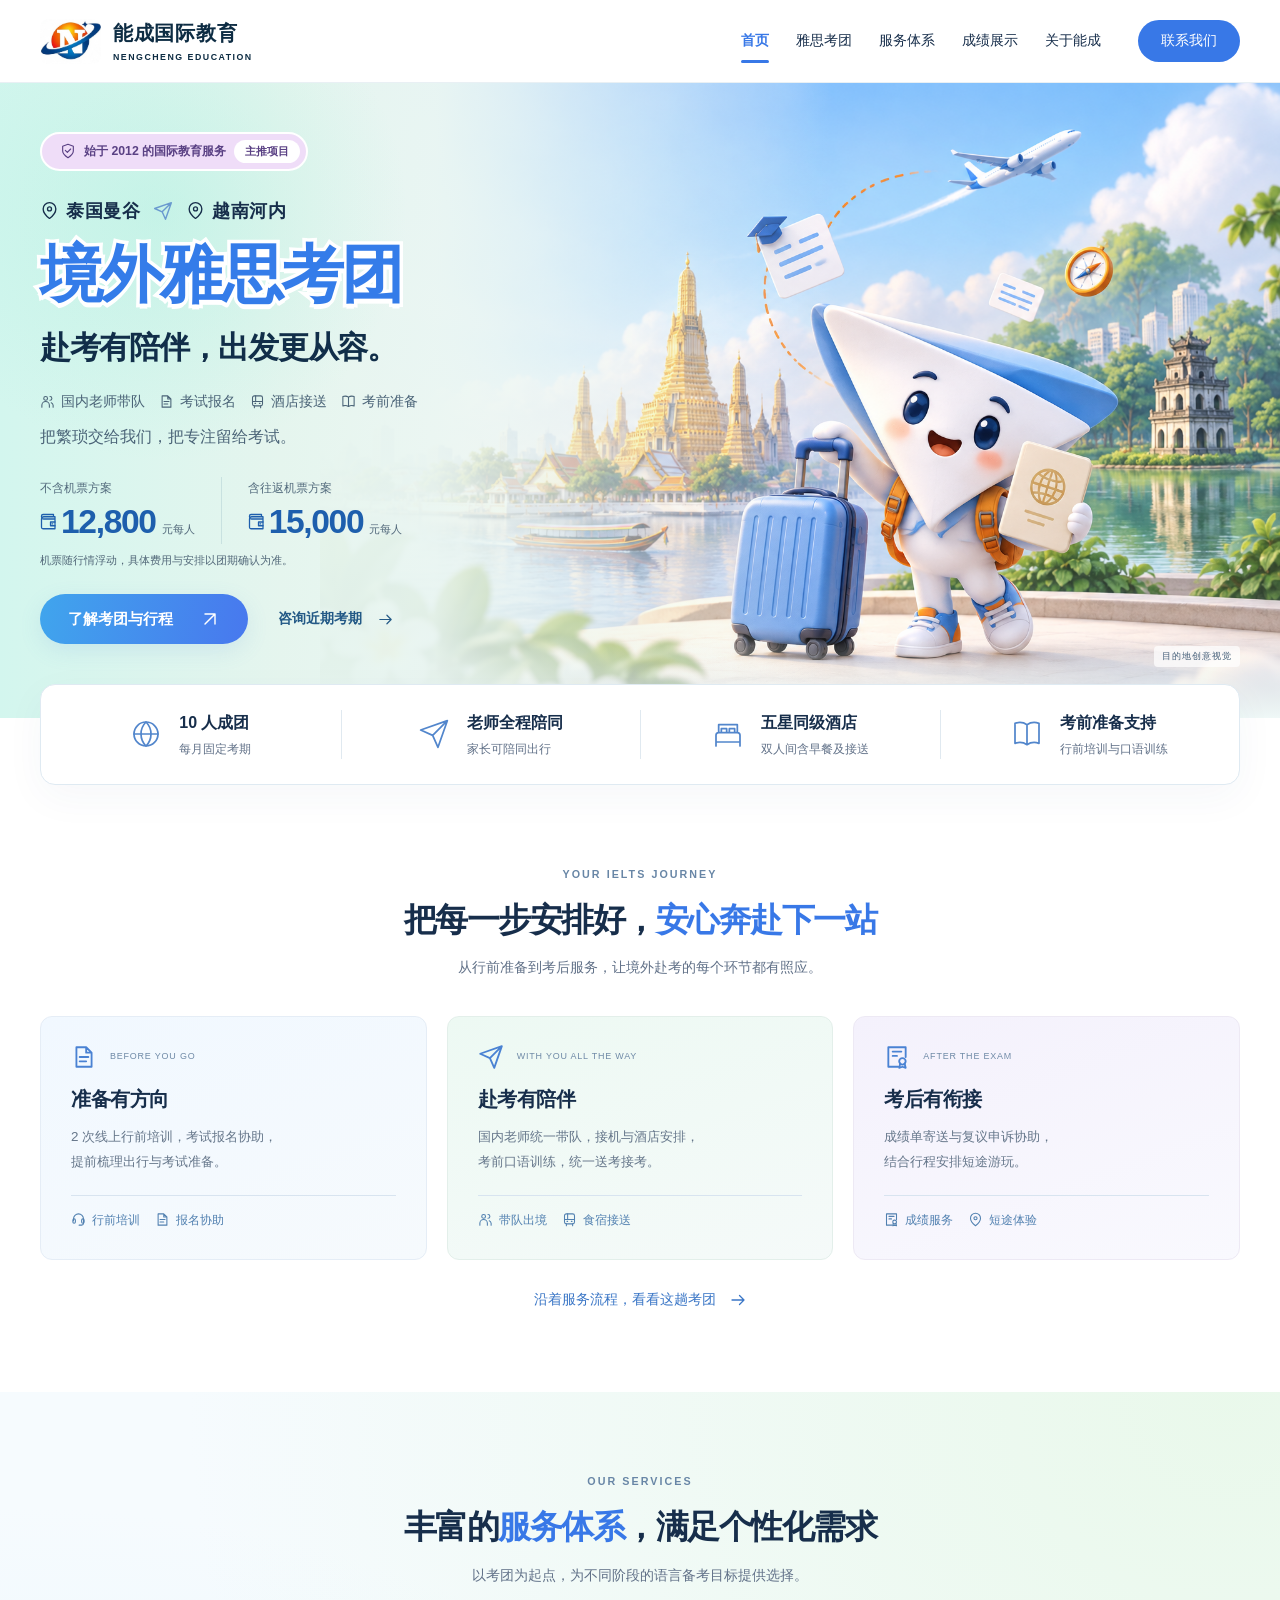
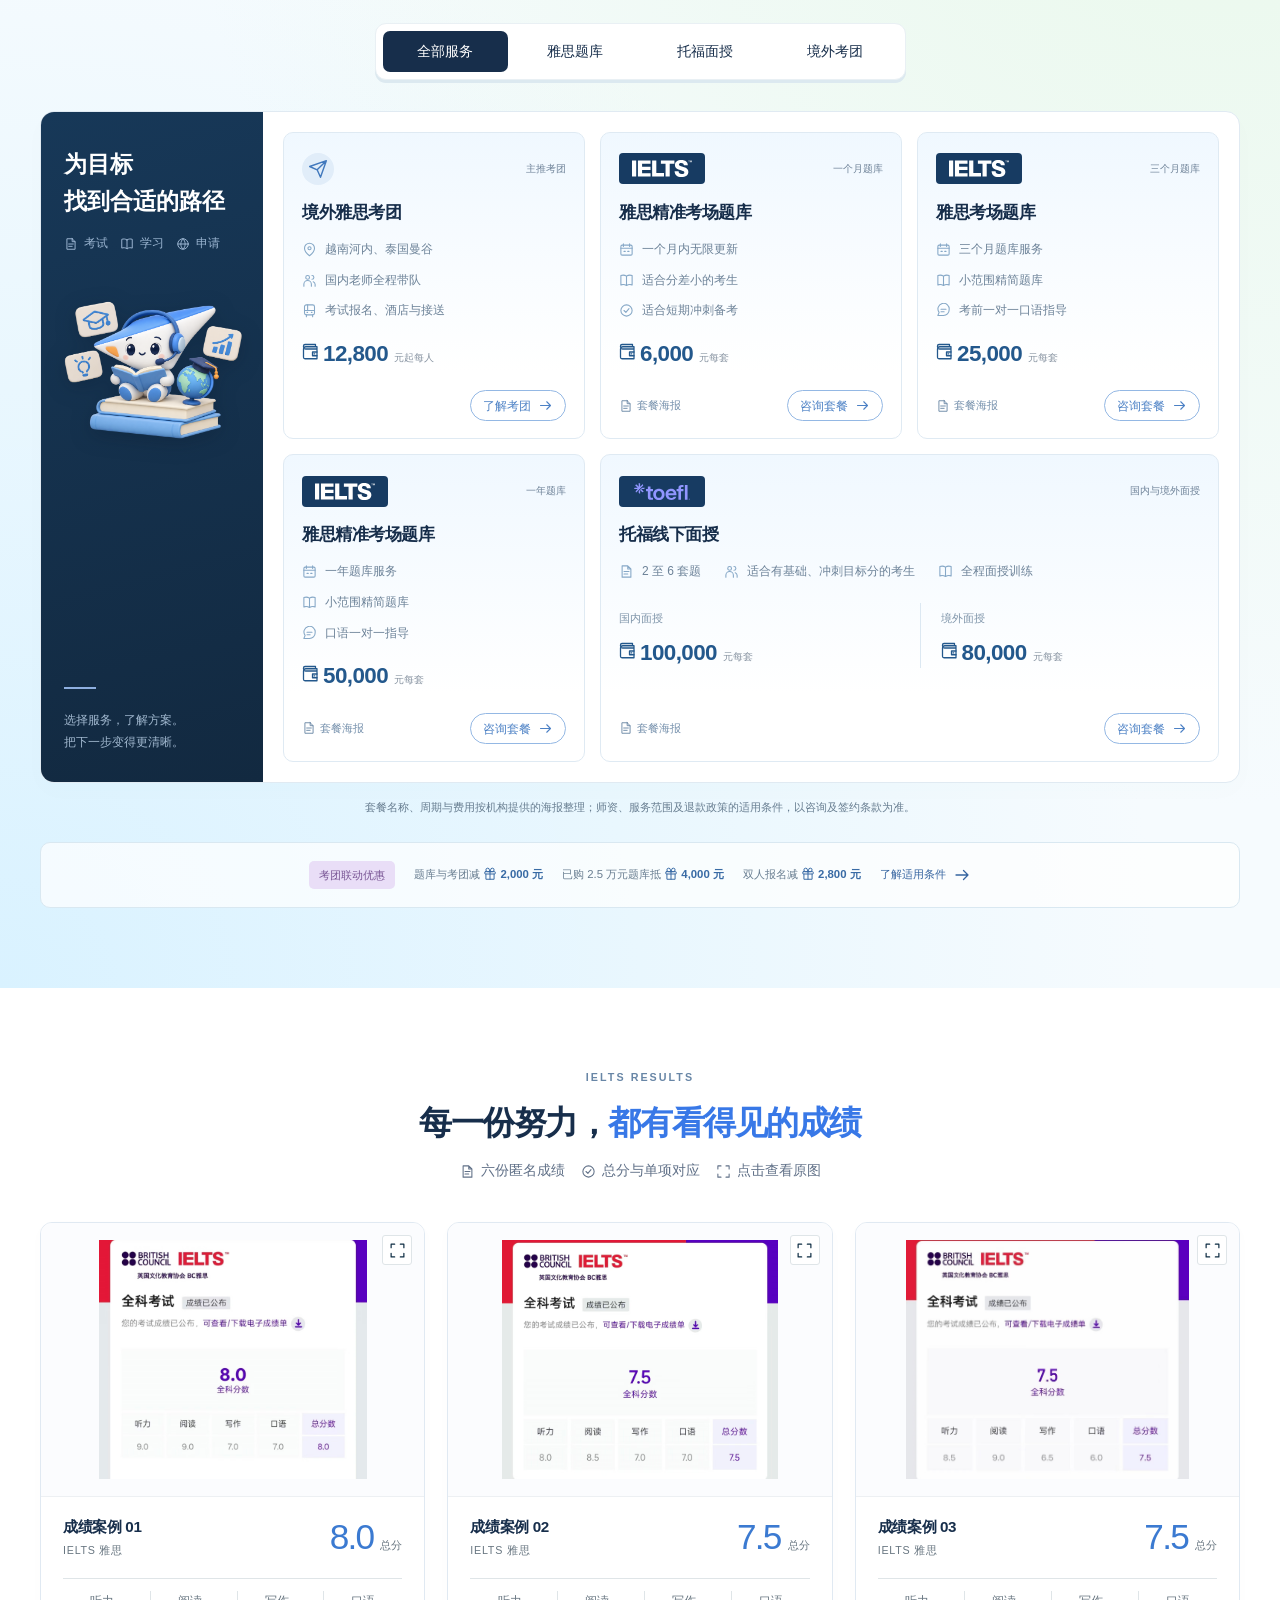
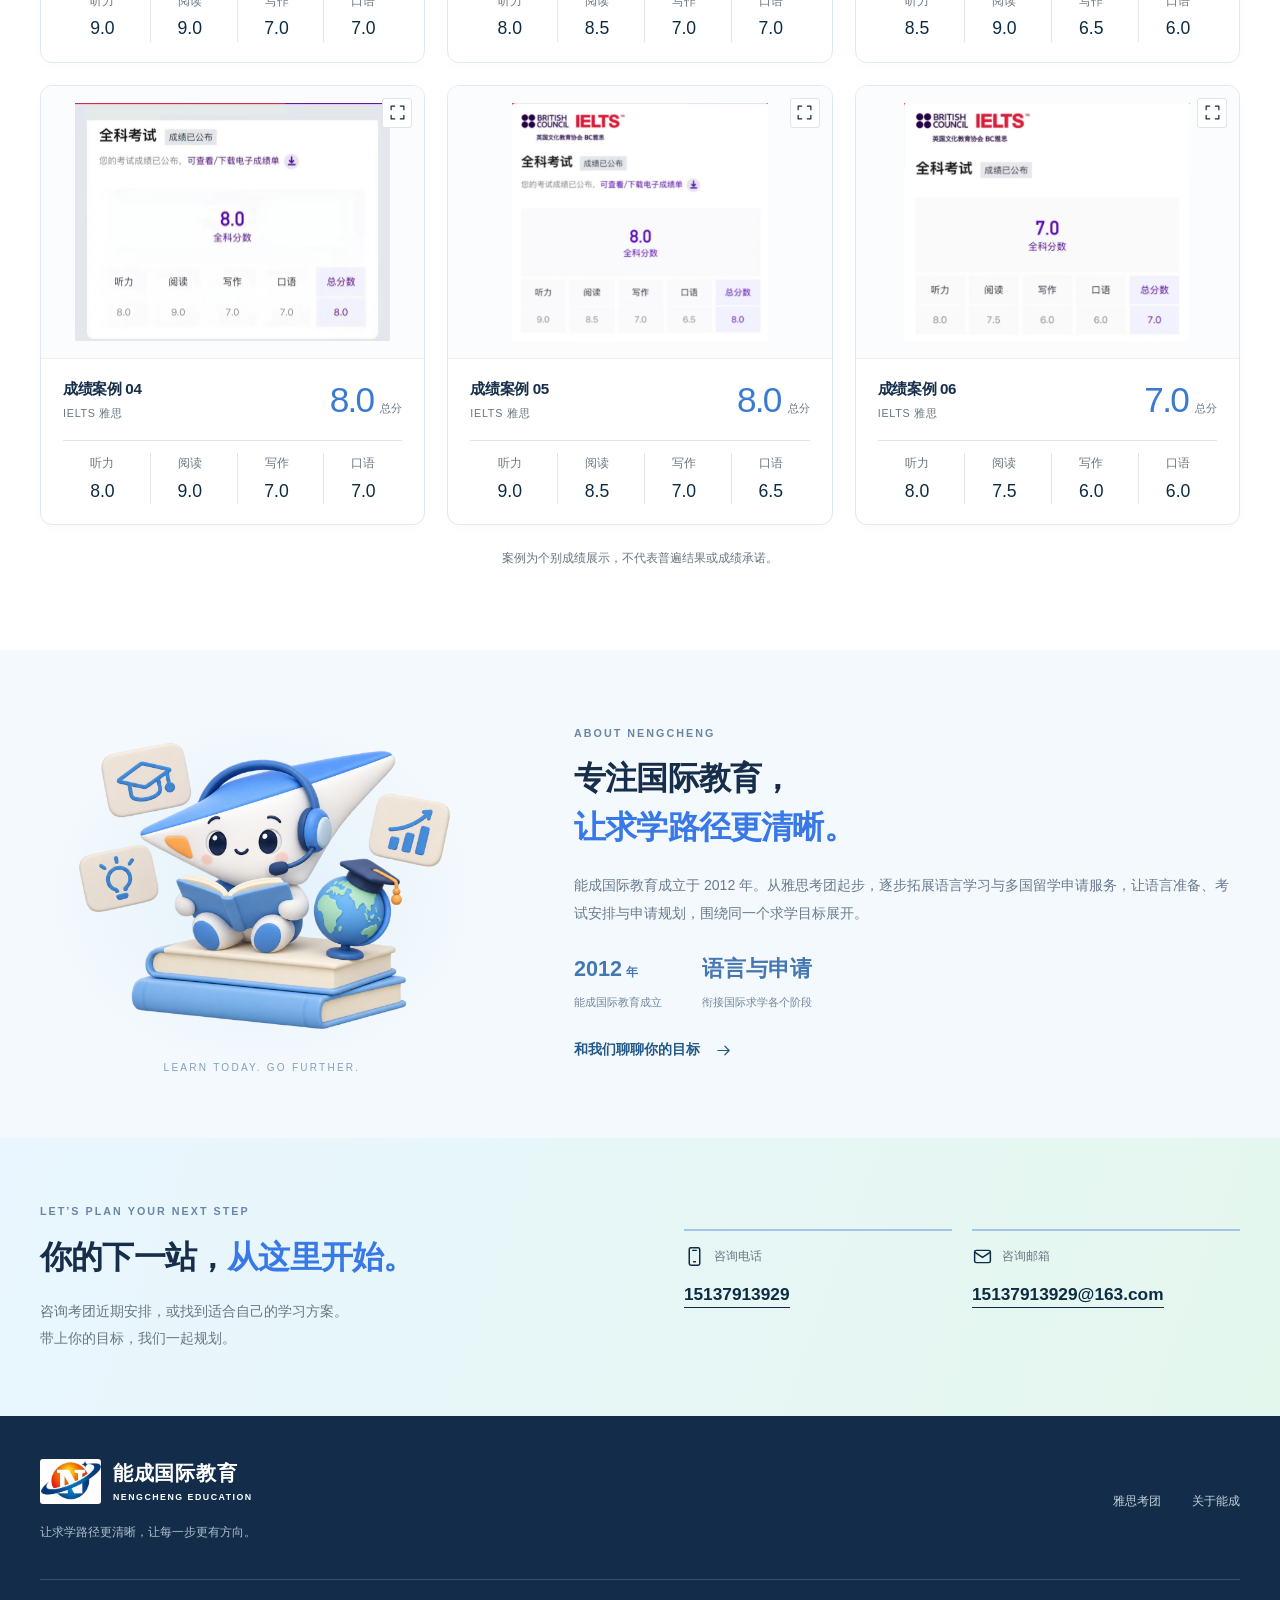
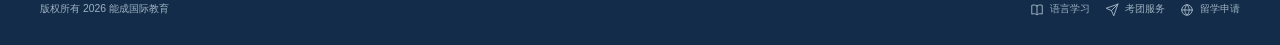
==== commit 04f9ef9f: "Correct service packages and unify illustrated exam tour design" ====
--- a/index.html
+++ b/index.html
@@ -1,5 +1,5 @@
 <!DOCTYPE html>
-<html lang="zh-CN"><head><meta charset="utf-8"><meta name="viewport" content="width=device-width,initial-scale=1"><meta name="theme-color" content="#487fed"><meta name="description" content="能成国际教育，2012年成立。主推曼谷、河内境外雅思考团，国内老师全程陪同，提供考试报名、酒店与接送服务，同时提供雅思题库、托福面授、语言学习及留学申请服务。"><title>境外雅思考团・曼谷／河内｜能成国际教育</title><link rel="icon" href="data:image/svg+xml,%3Csvg xmlns='http://www.w3.org/2000/svg' viewBox='0 0 64 64'%3E%3Crect width='64' height='64' rx='12' fill='%230d2c43'/%3E%3Ctext x='32' y='47' text-anchor='middle' font-family='Georgia' font-size='47' font-weight='bold' fill='%23f09b56'%3EN%3C/text%3E%3C/svg%3E" type="image/svg+xml"><link rel="stylesheet" href="styles.css?v=6"><script src="config.js?v=3" defer></script><script src="scores.js" defer></script><script src="script.js?v=5" defer></script><link rel="stylesheet" href="brand-refresh.css?v=1"><script src="home.js?v=1" defer></script></head>
+<html lang="zh-CN"><head><meta charset="utf-8"><meta name="viewport" content="width=device-width,initial-scale=1"><meta name="theme-color" content="#487fed"><meta name="description" content="能成国际教育，2012年成立。主推曼谷、河内境外雅思考团，国内老师全程陪同，提供考试报名、酒店与接送服务，同时提供雅思题库、托福面授、语言学习及留学申请服务。"><title>能成国际教育，曼谷与河内境外雅思考团</title><link rel="icon" href="data:image/svg+xml,%3Csvg xmlns='http://www.w3.org/2000/svg' viewBox='0 0 64 64'%3E%3Crect width='64' height='64' rx='12' fill='%230d2c43'/%3E%3Ctext x='32' y='47' text-anchor='middle' font-family='Georgia' font-size='47' font-weight='bold' fill='%23f09b56'%3EN%3C/text%3E%3C/svg%3E" type="image/svg+xml"><link rel="stylesheet" href="styles.css?v=6"><script src="config.js?v=4" defer></script><script src="scores.js" defer></script><script src="script.js?v=6" defer></script><link rel="stylesheet" href="brand-refresh.css?v=2"><script src="home.js?v=2" defer></script><link rel="stylesheet" href="icons.css?v=1"></head>
 <body class="page-home"><a href="#main" class="skip-link">跳转到正文</a><svg class="svg-library" aria-hidden="true" xmlns="http://www.w3.org/2000/svg">
 <symbol id="i-phone" viewBox="0 0 24 24"><rect x="6" y="2" width="12" height="20" rx="2"/><path d="M10 5h4M11 18h2"/></symbol>
 <symbol id="i-mail" viewBox="0 0 24 24"><rect x="3" y="5" width="18" height="14" rx="2"/><path d="m3 7 9 6 9-6"/></symbol>
@@ -10,24 +10,47 @@
 <symbol id="i-plane" viewBox="0 0 24 24"><path d="m22 2-7 20-4-9-9-4 20-7ZM11 13 22 2"/></symbol>
 <symbol id="i-bed" viewBox="0 0 24 24"><path d="M3 18v3m18-3v3M3 18h18v-5a2 2 0 0 0-2-2H5a2 2 0 0 0-2 2v5Zm2-7V5h14v6M7 11V8h4v3m2 0V8h4v3"/></symbol>
 <symbol id="i-file" viewBox="0 0 24 24"><path d="M14 3H5v18h14V8l-5-5Zm0 0v5h5M8 12h8m-8 4h6"/></symbol>
+<symbol id="i-arrow-right" viewBox="0 0 24 24"><path d="M4 12h16m-6-6 6 6-6 6"/></symbol>
+<symbol id="i-arrow-up-right" viewBox="0 0 24 24"><path d="M6 18 18 6M6 6h12v12"/></symbol>
+<symbol id="i-arrow-down" viewBox="0 0 24 24"><path d="M12 3v18m-6-6 6 6 6-6"/></symbol>
+<symbol id="i-chevron" viewBox="0 0 24 24"><path d="m9 5 7 7-7 7"/></symbol>
+<symbol id="i-pin" viewBox="0 0 24 24"><path d="M20 10c0 6-8 12-8 12S4 16 4 10a8 8 0 1 1 16 0Z"/><circle cx="12" cy="10" r="2.5"/></symbol>
+<symbol id="i-calendar" viewBox="0 0 24 24"><rect x="3" y="5" width="18" height="16" rx="2"/><path d="M7 3v4m10-4v4M3 10h18m-13 5h2m4 0h2"/></symbol>
+<symbol id="i-people" viewBox="0 0 24 24"><circle cx="9" cy="7" r="3"/><path d="M3 21v-3a6 6 0 0 1 12 0v3m1-17a3 3 0 0 1 0 6m2 4a5 5 0 0 1 3 4v3"/></symbol>
+<symbol id="i-check" viewBox="0 0 24 24"><circle cx="12" cy="12" r="9"/><path d="m8 12 3 3 5-6"/></symbol>
+<symbol id="i-headset" viewBox="0 0 24 24"><path d="M4 14v-3a8 8 0 0 1 16 0v7a3 3 0 0 1-3 3h-4"/><rect x="3" y="11" width="4" height="7" rx="2"/><rect x="17" y="11" width="4" height="7" rx="2"/></symbol>
+<symbol id="i-shield" viewBox="0 0 24 24"><path d="m12 2 8 3v7c0 5-8 10-8 10S4 17 4 12V5l8-3Z"/><path d="m8 11 3 3 5-5"/></symbol>
+<symbol id="i-bus" viewBox="0 0 24 24"><rect x="4" y="3" width="16" height="16" rx="3"/><path d="M4 12h16M9 3v9M7 19v3m10-3v3m-9-7h1m6 0h1"/></symbol>
+<symbol id="i-coffee" viewBox="0 0 24 24"><path d="M3 8h14v8a5 5 0 0 1-5 5H8a5 5 0 0 1-5-5V8Zm14 1h2a3 3 0 0 1 0 6h-2M6 2v3m5-3v3m5-3v3"/></symbol>
+<symbol id="i-plug" viewBox="0 0 24 24"><path d="M8 2v5m8-5v5M5 7h14v3a7 7 0 0 1-7 7v5m0-5a7 7 0 0 1-7-7"/></symbol>
+<symbol id="i-chat" viewBox="0 0 24 24"><path d="M21 11a9 9 0 0 1-9 9H3l2-5a9 9 0 1 1 16-4Z"/><path d="M8 10h8m-8 4h5"/></symbol>
+<symbol id="i-gift" viewBox="0 0 24 24"><rect x="3" y="8" width="18" height="4" rx="1"/><path d="M5 12v9h14v-9M12 8v13m0-13H8a3 3 0 1 1 3-3l1 3Zm0 0h4a3 3 0 1 0-3-3l-1 3Z"/></symbol>
+<symbol id="i-ticket" viewBox="0 0 24 24"><path d="M3 6h18v4a2 2 0 0 0 0 4v4H3v-4a2 2 0 0 0 0-4V6Zm12 0v3m0 3v2m0 3v1"/></symbol>
+<symbol id="i-plus" viewBox="0 0 24 24"><path d="M12 4v16M4 12h16"/></symbol>
+<symbol id="i-menu" viewBox="0 0 24 24"><path d="M4 7h16M4 12h16M4 17h16"/></symbol>
+<symbol id="i-home" viewBox="0 0 24 24"><path d="m3 10 9-7 9 7M5 9v12h14V9M9 21v-8h6v8"/></symbol>
+<symbol id="i-leaf" viewBox="0 0 24 24"><path d="M20 3c-7 0-15 1-15 10a6 6 0 0 0 6 6c9 0 9-9 9-16Z"/><path d="m3 22 12-12"/></symbol>
+<symbol id="i-briefcase" viewBox="0 0 24 24"><rect x="3" y="7" width="18" height="14" rx="2"/><path d="M8 7V3h8v4M3 12a24 24 0 0 0 18 0m-9 0v3"/></symbol>
+<symbol id="i-wallet" viewBox="0 0 24 24"><path d="M20 8V5H5a3 3 0 0 0-3 3v11a2 2 0 0 0 2 2h16V8H5a3 3 0 0 1-3-3V4a2 2 0 0 1 2-2h14v3"/><path d="M20 12h-6v5h6m-4-2.5h1"/></symbol>
+<symbol id="i-certificate" viewBox="0 0 24 24"><path d="M13 21H4V3h16v9M8 7h8m-8 4h4"/><circle cx="17" cy="16" r="3"/><path d="m15 18-1 4 3-1 3 1-1-4"/></symbol>
 </svg>
-<header class="site-header"><div class="container header-inner"><a class="brand" href="index.html" aria-label="能成国际教育首页"><span class="brand-mark" aria-hidden="true"></span><span class="brand-text">能成国际教育<small>NENGCHENG EDUCATION</small></span></a><button class="menu-toggle" aria-label="打开导航" aria-expanded="false" aria-controls="site-nav"><span></span><span></span></button><nav id="site-nav" class="site-nav" aria-label="主导航"><a href="index.html" class="active" aria-current="page">首页</a><a href="exam-tours.html">雅思考团</a><a href="#services">服务体系</a><a href="#results">成绩展示</a><a href="#about">关于能成</a><a class="nav-contact" href="#contact">联系我们</a></nav></div></header><main id="main">
+<header class="site-header"><div class="container header-inner"><a class="brand" href="index.html" aria-label="能成国际教育首页"><span class="brand-mark" aria-hidden="true"></span><span class="brand-text">能成国际教育<small>NENGCHENG EDUCATION</small></span></a><button class="menu-toggle" aria-label="打开导航" aria-expanded="false" aria-controls="site-nav"><svg class="icon inline-icon menu-open" aria-hidden="true" focusable="false"><use href="#i-menu"/></svg><svg class="icon inline-icon menu-close" aria-hidden="true" focusable="false"><use href="#i-close"/></svg></button><nav id="site-nav" class="site-nav" aria-label="主导航"><a href="index.html" class="active" aria-current="page">首页</a><a href="exam-tours.html">雅思考团</a><a href="#services">服务体系</a><a href="#results">成绩展示</a><a href="#about">关于能成</a><a class="nav-contact" href="#contact">联系我们</a></nav></div></header><main id="main">
 <section class="welcome-hero" aria-labelledby="hero-title">
   <img class="welcome-art" src="assets/tour-hero-v2.png" width="1536" height="1024" alt="纸飞机伙伴启程，曼谷与河内主题创意插画" fetchpriority="high">
   <div class="welcome-wash" aria-hidden="true"></div>
   <div class="container welcome-inner">
     <div class="welcome-copy">
-      <p class="welcome-badge">始于 2012 · 能成国际教育 <span>主推项目</span></p>
-      <p class="welcome-cities"><span>泰国 · 曼谷</span><i>✦</i><span>越南 · 河内</span></p>
+      <p class="welcome-badge"><svg class="icon inline-icon " aria-hidden="true" focusable="false"><use href="#i-shield"/></svg>始于 2012 的国际教育服务 <span>主推项目</span></p>
+      <p class="welcome-cities"><span class="icon-label"><svg class="icon inline-icon " aria-hidden="true" focusable="false"><use href="#i-pin"/></svg>泰国曼谷</span><svg class="icon inline-icon " aria-hidden="true" focusable="false"><use href="#i-plane"/></svg><span class="icon-label"><svg class="icon inline-icon " aria-hidden="true" focusable="false"><use href="#i-pin"/></svg>越南河内</span></p>
       <h1 id="hero-title">境外雅思考团</h1>
       <p class="welcome-slogan">赴考有陪伴，出发更从容。</p>
-      <p class="welcome-description">国内老师带队 · 考试报名 · 酒店接送 · 考前准备<br>把繁琐交给我们，把专注留给考试。</p>
+      <p class="welcome-description"><span class="meta-points"><span><svg class="icon inline-icon " aria-hidden="true" focusable="false"><use href="#i-people"/></svg>国内老师带队</span><span><svg class="icon inline-icon " aria-hidden="true" focusable="false"><use href="#i-file"/></svg>考试报名</span><span><svg class="icon inline-icon " aria-hidden="true" focusable="false"><use href="#i-bus"/></svg>酒店接送</span><span><svg class="icon inline-icon " aria-hidden="true" focusable="false"><use href="#i-book"/></svg>考前准备</span></span><br>把繁琐交给我们，把专注留给考试。</p>
       <div class="welcome-prices" aria-label="考团参考价格">
-        <div><span>不含机票方案</span><p>¥<strong data-price-key="tourWithoutAirfare">12,800</strong><small>/ 人</small></p></div>
-        <div><span>含往返机票方案</span><p>¥<strong data-price>15,000</strong><small>/ 人</small></p></div>
+        <div><span>不含机票方案</span><p><svg class="icon inline-icon price-icon" aria-hidden="true" focusable="false"><use href="#i-wallet"/></svg><strong data-price-key="tourWithoutAirfare">12,800</strong><small>元每人</small></p></div>
+        <div><span>含往返机票方案</span><p><svg class="icon inline-icon price-icon" aria-hidden="true" focusable="false"><use href="#i-wallet"/></svg><strong data-price>15,000</strong><small>元每人</small></p></div>
       </div>
       <p class="fare-note">机票随行情浮动，具体费用与安排以团期确认为准。</p>
-      <div class="welcome-actions"><a class="pill-button" href="exam-tours.html">了解考团与行程 <span aria-hidden="true">↗</span></a><a class="secondary-link" href="#contact">咨询近期考期 <span aria-hidden="true">→</span></a></div>
+      <div class="welcome-actions"><a class="pill-button" href="exam-tours.html">了解考团与行程 <svg class="icon inline-icon " aria-hidden="true" focusable="false"><use href="#i-arrow-up-right"/></svg></a><a class="secondary-link" href="#contact">咨询近期考期 <svg class="icon inline-icon " aria-hidden="true" focusable="false"><use href="#i-arrow-right"/></svg></a></div>
     </div>
   </div>
   <span class="art-note">目的地创意视觉</span>
@@ -35,61 +58,57 @@
 <div class="container assurance-wrap"><div class="assurance-bar">
   <div><svg class="icon" aria-hidden="true"><use href="#i-globe"/></svg><p><strong>10 人成团</strong><span>每月固定考期</span></p></div>
   <div><svg class="icon" aria-hidden="true"><use href="#i-plane"/></svg><p><strong>老师全程陪同</strong><span>家长可陪同出行</span></p></div>
-  <div><svg class="icon" aria-hidden="true"><use href="#i-bed"/></svg><p><strong>五星同级酒店</strong><span>双人间 · 早餐 · 接送</span></p></div>
-  <div><svg class="icon" aria-hidden="true"><use href="#i-book"/></svg><p><strong>考前准备支持</strong><span>行前培训 · 口语训练</span></p></div>
+  <div><svg class="icon" aria-hidden="true"><use href="#i-bed"/></svg><p><strong>五星同级酒店</strong><span>双人间含早餐及接送</span></p></div>
+  <div><svg class="icon" aria-hidden="true"><use href="#i-book"/></svg><p><strong>考前准备支持</strong><span>行前培训与口语训练</span></p></div>
 </div></div>
 <section class="home-section tour-overview" aria-labelledby="tour-overview-title"><div class="container">
   <div class="center-heading"><p class="section-kicker">YOUR IELTS JOURNEY</p><h2 id="tour-overview-title">把每一步安排好，<em>安心奔赴下一站</em></h2><p>从行前准备到考后服务，让境外赴考的每个环节都有照应。</p></div>
   <div class="journey-preview">
-    <article><span class="journey-step">01 <small>BEFORE YOU GO</small></span><h3>准备有方向</h3><p>2 次线上行前培训，考试报名协助，<br>提前梳理出行与考试准备。</p><span class="journey-keyword">行前培训 / 报名协助</span></article>
-    <article><span class="journey-step">02 <small>WITH YOU ALL THE WAY</small></span><h3>赴考有陪伴</h3><p>国内老师统一带队，接机与酒店安排，<br>考前口语训练，统一送考接考。</p><span class="journey-keyword">带队出境 / 食宿接送</span></article>
-    <article><span class="journey-step">03 <small>AFTER THE EXAM</small></span><h3>考后有衔接</h3><p>成绩单寄送与复议申诉协助，<br>结合行程安排短途游玩。</p><span class="journey-keyword">成绩服务 / 短途体验</span></article>
+    <article><span class="journey-step"><svg class="icon inline-icon " aria-hidden="true" focusable="false"><use href="#i-file"/></svg> <small>BEFORE YOU GO</small></span><h3>准备有方向</h3><p>2 次线上行前培训，考试报名协助，<br>提前梳理出行与考试准备。</p><span class="journey-keyword"><span class="meta-points"><span><svg class="icon inline-icon " aria-hidden="true" focusable="false"><use href="#i-headset"/></svg>行前培训</span><span><svg class="icon inline-icon " aria-hidden="true" focusable="false"><use href="#i-file"/></svg>报名协助</span></span></span></article>
+    <article><span class="journey-step"><svg class="icon inline-icon " aria-hidden="true" focusable="false"><use href="#i-plane"/></svg> <small>WITH YOU ALL THE WAY</small></span><h3>赴考有陪伴</h3><p>国内老师统一带队，接机与酒店安排，<br>考前口语训练，统一送考接考。</p><span class="journey-keyword"><span class="meta-points"><span><svg class="icon inline-icon " aria-hidden="true" focusable="false"><use href="#i-people"/></svg>带队出境</span><span><svg class="icon inline-icon " aria-hidden="true" focusable="false"><use href="#i-bus"/></svg>食宿接送</span></span></span></article>
+    <article><span class="journey-step"><svg class="icon inline-icon " aria-hidden="true" focusable="false"><use href="#i-certificate"/></svg> <small>AFTER THE EXAM</small></span><h3>考后有衔接</h3><p>成绩单寄送与复议申诉协助，<br>结合行程安排短途游玩。</p><span class="journey-keyword"><span class="meta-points"><span><svg class="icon inline-icon " aria-hidden="true" focusable="false"><use href="#i-certificate"/></svg>成绩服务</span><span><svg class="icon inline-icon " aria-hidden="true" focusable="false"><use href="#i-pin"/></svg>短途体验</span></span></span></article>
   </div>
-  <div class="section-bottom-link"><a href="exam-tours.html#tour-flow">沿着服务流程，看看这趟考团 <span aria-hidden="true">→</span></a></div>
+  <div class="section-bottom-link"><a href="exam-tours.html#tour-flow">沿着服务流程，看看这趟考团 <svg class="icon inline-icon " aria-hidden="true" focusable="false"><use href="#i-arrow-right"/></svg></a></div>
 </div></section>
 <section class="home-section service-system" id="services" aria-labelledby="services-title"><div class="container">
-  <div class="center-heading"><p class="section-kicker">OUR SERVICES</p><h2 id="services-title">丰富的<em>服务体系</em>，满足个性化需求</h2><p>以考团为起点，也为不同阶段的语言与留学目标提供选择。</p></div>
-  <div class="service-filter" role="group" aria-label="筛选服务套餐"><button data-service-filter="all" aria-pressed="true">全部服务</button><button data-service-filter="ielts" aria-pressed="false">雅思备考</button><button data-service-filter="toefl" aria-pressed="false">托福面授</button><button data-service-filter="planning" aria-pressed="false">留学与语言</button></div>
+  <div class="center-heading"><p class="section-kicker">OUR SERVICES</p><h2 id="services-title">丰富的<em>服务体系</em>，满足个性化需求</h2><p>以考团为起点，为不同阶段的语言备考目标提供选择。</p></div>
+  <div class="service-filter" role="group" aria-label="筛选服务套餐"><button data-service-filter="all" aria-pressed="true">全部服务</button><button data-service-filter="ielts" aria-pressed="false">雅思题库</button><button data-service-filter="toefl" aria-pressed="false">托福面授</button><button data-service-filter="tour" aria-pressed="false">境外考团</button></div>
   <div class="service-board">
-    <aside class="service-aside"><span>为目标<br>找到合适的路径</span><p>考试 · 学习 · 申请</p><img src="assets/study-companion-v1.png" alt="纸飞机学习伙伴创意插画" width="1440" height="1080" loading="lazy"><div class="aside-rule"></div><small>选择服务，了解方案。<br>把下一步变得更清晰。</small></aside>
+    <aside class="service-aside"><span>为目标<br>找到合适的路径</span><p><span class="meta-points"><span><svg class="icon inline-icon " aria-hidden="true" focusable="false"><use href="#i-file"/></svg>考试</span><span><svg class="icon inline-icon " aria-hidden="true" focusable="false"><use href="#i-book"/></svg>学习</span><span><svg class="icon inline-icon " aria-hidden="true" focusable="false"><use href="#i-globe"/></svg>申请</span></span></p><img src="assets/study-companion-v1.png" alt="纸飞机学习伙伴创意插画" width="1440" height="1080" loading="lazy"><div class="aside-rule"></div><small>选择服务，了解方案。<br>把下一步变得更清晰。</small></aside>
     <div class="package-grid" id="package-grid">
-      <article class="package-card" data-service-category="ielts"><div class="package-heading"><span class="package-icon"><svg class="icon" aria-hidden="true"><use href="#i-plane"/></svg></span><span class="package-tag">主推考团</span></div><h3>境外雅思考团</h3><p>越南河内 / 泰国曼谷<br>国内老师带队，考试、住宿与接送衔接。</p><div class="package-price">¥<strong data-price-key="tourWithoutAirfare">12,800</strong><small>起 / 人</small></div><a href="exam-tours.html">了解考团 <span aria-hidden="true">→</span></a></article>
-      <article class="package-card" data-service-category="ielts"><div class="package-heading"><span class="package-logo"><img src="assets/ielts-logo.svg" alt="IELTS 官方标识" width="262" height="75"></span><span class="package-tag">雅思备考</span></div><h3>雅思题库套餐</h3><p>配合备考计划使用。<br>题库与考团可咨询联动优惠方案。</p><div class="package-price">¥<strong data-price-key="ieltsQuestionBank">25,000</strong><small>/ 套餐</small></div><a href="#contact">咨询套餐 <span aria-hidden="true">→</span></a></article>
-      <article class="package-card" data-service-category="toefl"><div class="package-heading"><span class="package-logo"><img src="assets/toefl-logo.svg" alt="TOEFL 官方标识" width="1046" height="321"></span><span class="package-tag">国内面授</span></div><h3>托福国内面授</h3><p>面向有语言基础的备考学生，<br>围绕目标分数开展线下面授训练。</p><div class="package-price">¥<strong data-price-key="toeflDomestic">100,000</strong><small>/ 套餐</small></div><a href="#contact">咨询套餐 <span aria-hidden="true">→</span></a></article>
-      <article class="package-card" data-service-category="toefl"><div class="package-heading"><span class="package-logo"><img src="assets/toefl-logo.svg" alt="TOEFL 官方标识" width="1046" height="321"></span><span class="package-tag">境外面授</span></div><h3>托福境外面授</h3><p>结合境外备考需求，<br>提供线下面授学习方案咨询。</p><div class="package-price">¥<strong data-price-key="toeflOverseas">80,000</strong><small>/ 套餐</small></div><a href="#contact">咨询套餐 <span aria-hidden="true">→</span></a></article>
-      <article class="package-card" data-service-category="planning"><div class="package-heading"><span class="package-icon"><svg class="icon" aria-hidden="true"><use href="#i-book"/></svg></span><span class="package-tag">语言规划</span></div><h3>语言学习服务</h3><p>雅思 / 托福 / 小语种<br>结合当前基础与目标，规划学习路径。</p><div class="package-price package-price-text">按学习方案咨询</div><a href="#contact">咨询学习方案 <span aria-hidden="true">→</span></a></article>
-      <article class="package-card" data-service-category="planning"><div class="package-heading"><span class="package-icon"><svg class="icon" aria-hidden="true"><use href="#i-globe"/></svg></span><span class="package-tag">留学申请</span></div><h3>多国留学申请</h3><p>本科 / 硕士 / 博士<br>选校定位、申请材料、签证辅导。</p><div class="package-price package-price-text">按申请方案咨询</div><a href="#contact">咨询申请方案 <span aria-hidden="true">→</span></a></article>
-    </div>
-  </div>
-  <p id="service-status" class="sr-only" role="status" aria-live="polite">展示全部 6 项服务</p>
-  <p class="service-pricing-note">所列费用为方案参考，具体课程、服务范围与优惠条件以咨询确认为准。</p>
-  <div class="offers-strip"><span>考团联动优惠</span><p>题库 + 考团减 <b>¥<span data-price-key="bundleDiscount">2,000</span></b></p><p>已购 2.5 万元题库抵 <b>¥<span data-price-key="existingBankDiscount">4,000</span></b></p><p>双人报名减 <b>¥<span data-price-key="pairDiscount">2,800</span></b></p><a href="#contact">了解适用条件 →</a></div>
+<article class="package-card" data-service-category="tour"><div class="package-heading"><span class="package-icon"><svg class="icon inline-icon" aria-hidden="true" focusable="false"><use href="#i-plane"/></svg></span><span class="package-tag">主推考团</span></div><h3>境外雅思考团</h3><ul class="package-points"><li><svg class="icon inline-icon" aria-hidden="true" focusable="false"><use href="#i-pin"/></svg><span>越南河内、泰国曼谷</span></li><li><svg class="icon inline-icon" aria-hidden="true" focusable="false"><use href="#i-people"/></svg><span>国内老师全程带队</span></li><li><svg class="icon inline-icon" aria-hidden="true" focusable="false"><use href="#i-bus"/></svg><span>考试报名、酒店与接送</span></li></ul><div class="package-price"><svg class="icon inline-icon" aria-hidden="true" focusable="false"><use href="#i-wallet"/></svg><strong data-price-key="tourWithoutAirfare">12,800</strong><small>元起每人</small></div><div class="package-actions"><a href="exam-tours.html">了解考团 <svg class="icon inline-icon" aria-hidden="true" focusable="false"><use href="#i-arrow-right"/></svg></a></div></article>
+<article class="package-card" data-service-category="ielts"><div class="package-heading"><span class="package-logo"><img src="assets/ielts-logo.svg" alt="IELTS 官方标识" width="262" height="75"></span><span class="package-tag">一个月题库</span></div><h3>雅思精准考场题库</h3><ul class="package-points"><li><svg class="icon inline-icon" aria-hidden="true" focusable="false"><use href="#i-calendar"/></svg><span>一个月内无限更新</span></li><li><svg class="icon inline-icon" aria-hidden="true" focusable="false"><use href="#i-book"/></svg><span>适合分差小的考生</span></li><li><svg class="icon inline-icon" aria-hidden="true" focusable="false"><use href="#i-check"/></svg><span>适合短期冲刺备考</span></li></ul><div class="package-price"><svg class="icon inline-icon" aria-hidden="true" focusable="false"><use href="#i-wallet"/></svg><strong data-price-key="ieltsMonth">6,000</strong><small>元每套</small></div><div class="package-actions"><button class="image-trigger package-source" data-image="assets/package-ielts-month.jpg" data-caption="雅思一个月题库，机构提供的套餐海报" aria-label="查看雅思一个月题库海报"><svg class="icon inline-icon" aria-hidden="true" focusable="false"><use href="#i-file"/></svg>套餐海报</button><a href="#contact">咨询套餐 <svg class="icon inline-icon" aria-hidden="true" focusable="false"><use href="#i-arrow-right"/></svg></a></div></article><article class="package-card" data-service-category="ielts"><div class="package-heading"><span class="package-logo"><img src="assets/ielts-logo.svg" alt="IELTS 官方标识" width="262" height="75"></span><span class="package-tag">三个月题库</span></div><h3>雅思考场题库</h3><ul class="package-points"><li><svg class="icon inline-icon" aria-hidden="true" focusable="false"><use href="#i-calendar"/></svg><span>三个月题库服务</span></li><li><svg class="icon inline-icon" aria-hidden="true" focusable="false"><use href="#i-book"/></svg><span>小范围精简题库</span></li><li><svg class="icon inline-icon" aria-hidden="true" focusable="false"><use href="#i-chat"/></svg><span>考前一对一口语指导</span></li></ul><div class="package-price"><svg class="icon inline-icon" aria-hidden="true" focusable="false"><use href="#i-wallet"/></svg><strong data-price-key="ieltsQuarter">25,000</strong><small>元每套</small></div><div class="package-actions"><button class="image-trigger package-source" data-image="assets/package-ielts-quarter.jpg" data-caption="雅思三个月题库，机构提供的套餐海报" aria-label="查看雅思三个月题库海报"><svg class="icon inline-icon" aria-hidden="true" focusable="false"><use href="#i-file"/></svg>套餐海报</button><a href="#contact">咨询套餐 <svg class="icon inline-icon" aria-hidden="true" focusable="false"><use href="#i-arrow-right"/></svg></a></div></article><article class="package-card" data-service-category="ielts"><div class="package-heading"><span class="package-logo"><img src="assets/ielts-logo.svg" alt="IELTS 官方标识" width="262" height="75"></span><span class="package-tag">一年题库</span></div><h3>雅思精准考场题库</h3><ul class="package-points"><li><svg class="icon inline-icon" aria-hidden="true" focusable="false"><use href="#i-calendar"/></svg><span>一年题库服务</span></li><li><svg class="icon inline-icon" aria-hidden="true" focusable="false"><use href="#i-book"/></svg><span>小范围精简题库</span></li><li><svg class="icon inline-icon" aria-hidden="true" focusable="false"><use href="#i-chat"/></svg><span>口语一对一指导</span></li></ul><div class="package-price"><svg class="icon inline-icon" aria-hidden="true" focusable="false"><use href="#i-wallet"/></svg><strong data-price-key="ieltsYear">50,000</strong><small>元每套</small></div><div class="package-actions"><button class="image-trigger package-source" data-image="assets/package-ielts-year.jpg" data-caption="雅思一年题库，机构提供的套餐海报" aria-label="查看雅思一年题库海报"><svg class="icon inline-icon" aria-hidden="true" focusable="false"><use href="#i-file"/></svg>套餐海报</button><a href="#contact">咨询套餐 <svg class="icon inline-icon" aria-hidden="true" focusable="false"><use href="#i-arrow-right"/></svg></a></div></article><article class="package-card package-card-toefl" data-service-category="toefl"><div class="package-heading"><span class="package-logo"><img src="assets/toefl-logo.svg" alt="TOEFL 官方标识" width="262" height="75"></span><span class="package-tag">国内与境外面授</span></div><h3>托福线下面授</h3><ul class="package-points"><li><svg class="icon inline-icon" aria-hidden="true" focusable="false"><use href="#i-file"/></svg><span>2 至 6 套题</span></li><li><svg class="icon inline-icon" aria-hidden="true" focusable="false"><use href="#i-people"/></svg><span>适合有基础、冲刺目标分的考生</span></li><li><svg class="icon inline-icon" aria-hidden="true" focusable="false"><use href="#i-book"/></svg><span>全程面授训练</span></li></ul><div class="toefl-package-prices"><div><span>国内面授</span><div class="package-price"><svg class="icon inline-icon" aria-hidden="true" focusable="false"><use href="#i-wallet"/></svg><strong data-price-key="toeflDomestic">100,000</strong><small>元每套</small></div></div><div><span>境外面授</span><div class="package-price"><svg class="icon inline-icon" aria-hidden="true" focusable="false"><use href="#i-wallet"/></svg><strong data-price-key="toeflOverseas">80,000</strong><small>元每套</small></div></div></div><div class="package-actions"><button class="image-trigger package-source" data-image="assets/package-toefl.jpg" data-caption="托福线下面授，机构提供的套餐海报" aria-label="查看托福线下面授海报"><svg class="icon inline-icon" aria-hidden="true" focusable="false"><use href="#i-file"/></svg>套餐海报</button><a href="#contact">咨询套餐 <svg class="icon inline-icon" aria-hidden="true" focusable="false"><use href="#i-arrow-right"/></svg></a></div></article>
+</div>
+</div>
+  <p id="service-status" class="sr-only" role="status" aria-live="polite">展示全部 5 项服务</p>
+  <p class="service-pricing-note">套餐名称、周期与费用按机构提供的海报整理；师资、服务范围及退款政策的适用条件，以咨询及签约条款为准。</p>
+  <div class="offers-strip"><span>考团联动优惠</span><p>题库与考团减 <b><svg class="icon inline-icon " aria-hidden="true" focusable="false"><use href="#i-gift"/></svg><span data-price-key="bundleDiscount">2,000</span> 元</b></p><p>已购 2.5 万元题库抵 <b><svg class="icon inline-icon " aria-hidden="true" focusable="false"><use href="#i-gift"/></svg><span data-price-key="existingBankDiscount">4,000</span> 元</b></p><p>双人报名减 <b><svg class="icon inline-icon " aria-hidden="true" focusable="false"><use href="#i-gift"/></svg><span data-price-key="pairDiscount">2,800</span> 元</b></p><a href="#contact">了解适用条件 <svg class="icon inline-icon " aria-hidden="true" focusable="false"><use href="#i-arrow-right"/></svg></a></div>
 </div></section>
-<section class="home-section home-results" id="results" aria-labelledby="results-title"><div class="container"><div class="center-heading"><p class="section-kicker">IELTS RESULTS</p><h2 id="results-title">每一份努力，<em>都有看得见的成绩</em></h2><p>六份匿名成绩展示 · 总分与单项逐张对应 · 点击查看原始截图</p></div>
+<section class="home-section home-results" id="results" aria-labelledby="results-title"><div class="container"><div class="center-heading"><p class="section-kicker">IELTS RESULTS</p><h2 id="results-title">每一份努力，<em>都有看得见的成绩</em></h2><p><span class="meta-points"><span><svg class="icon inline-icon " aria-hidden="true" focusable="false"><use href="#i-file"/></svg>六份匿名成绩</span><span><svg class="icon inline-icon " aria-hidden="true" focusable="false"><use href="#i-check"/></svg>总分与单项对应</span><span><svg class="icon inline-icon " aria-hidden="true" focusable="false"><use href="#i-expand"/></svg>点击查看原图</span></span></p></div>
 <div class="score-grid">
 <article class="score-card" data-score-case="01" aria-labelledby="score-title-01">
-<button class="score-card-image image-trigger" data-image="assets/score-01.jpg" data-caption="成绩案例 01 · 总分8.0，听力9.0、阅读9.0、写作7.0、口语7.0" aria-label="查看成绩案例01原始截图"><img src="assets/score-01.jpg" alt="成绩案例 01 · 总分8.0，听力9.0、阅读9.0、写作7.0、口语7.0" loading="lazy"><span class="score-expand" aria-hidden="true"><svg class="icon"><use href="#i-expand"/></svg></span></button>
-<div class="score-card-body"><div class="score-card-heading"><h3 id="score-title-01">成绩案例 01<span>IELTS · 雅思</span></h3><p><strong data-score-field="overall">8.0</strong><span>总分</span></p></div><dl class="score-card-details"><div><dt>听力</dt><dd data-score-field="listening">9.0</dd></div><div><dt>阅读</dt><dd data-score-field="reading">9.0</dd></div><div><dt>写作</dt><dd data-score-field="writing">7.0</dd></div><div><dt>口语</dt><dd data-score-field="speaking">7.0</dd></div></dl></div></article>
+<button class="score-card-image image-trigger" data-image="assets/score-01.jpg" data-caption="成绩案例 01，总分8.0，听力9.0、阅读9.0、写作7.0、口语7.0" aria-label="查看成绩案例01原始截图"><img src="assets/score-01.jpg" alt="成绩案例 01，总分8.0，听力9.0、阅读9.0、写作7.0、口语7.0" loading="lazy"><span class="score-expand" aria-hidden="true"><svg class="icon"><use href="#i-expand"/></svg></span></button>
+<div class="score-card-body"><div class="score-card-heading"><h3 id="score-title-01">成绩案例 01<span>IELTS 雅思</span></h3><p><strong data-score-field="overall">8.0</strong><span>总分</span></p></div><dl class="score-card-details"><div><dt>听力</dt><dd data-score-field="listening">9.0</dd></div><div><dt>阅读</dt><dd data-score-field="reading">9.0</dd></div><div><dt>写作</dt><dd data-score-field="writing">7.0</dd></div><div><dt>口语</dt><dd data-score-field="speaking">7.0</dd></div></dl></div></article>
 <article class="score-card" data-score-case="02" aria-labelledby="score-title-02">
-<button class="score-card-image image-trigger" data-image="assets/score-02.jpg" data-caption="成绩案例 02 · 总分7.5，听力8.0、阅读8.5、写作7.0、口语7.0" aria-label="查看成绩案例02原始截图"><img src="assets/score-02.jpg" alt="成绩案例 02 · 总分7.5，听力8.0、阅读8.5、写作7.0、口语7.0" loading="lazy"><span class="score-expand" aria-hidden="true"><svg class="icon"><use href="#i-expand"/></svg></span></button>
-<div class="score-card-body"><div class="score-card-heading"><h3 id="score-title-02">成绩案例 02<span>IELTS · 雅思</span></h3><p><strong data-score-field="overall">7.5</strong><span>总分</span></p></div><dl class="score-card-details"><div><dt>听力</dt><dd data-score-field="listening">8.0</dd></div><div><dt>阅读</dt><dd data-score-field="reading">8.5</dd></div><div><dt>写作</dt><dd data-score-field="writing">7.0</dd></div><div><dt>口语</dt><dd data-score-field="speaking">7.0</dd></div></dl></div></article>
+<button class="score-card-image image-trigger" data-image="assets/score-02.jpg" data-caption="成绩案例 02，总分7.5，听力8.0、阅读8.5、写作7.0、口语7.0" aria-label="查看成绩案例02原始截图"><img src="assets/score-02.jpg" alt="成绩案例 02，总分7.5，听力8.0、阅读8.5、写作7.0、口语7.0" loading="lazy"><span class="score-expand" aria-hidden="true"><svg class="icon"><use href="#i-expand"/></svg></span></button>
+<div class="score-card-body"><div class="score-card-heading"><h3 id="score-title-02">成绩案例 02<span>IELTS 雅思</span></h3><p><strong data-score-field="overall">7.5</strong><span>总分</span></p></div><dl class="score-card-details"><div><dt>听力</dt><dd data-score-field="listening">8.0</dd></div><div><dt>阅读</dt><dd data-score-field="reading">8.5</dd></div><div><dt>写作</dt><dd data-score-field="writing">7.0</dd></div><div><dt>口语</dt><dd data-score-field="speaking">7.0</dd></div></dl></div></article>
 <article class="score-card" data-score-case="03" aria-labelledby="score-title-03">
-<button class="score-card-image image-trigger" data-image="assets/score-03.jpg" data-caption="成绩案例 03 · 总分7.5，听力8.5、阅读9.0、写作6.5、口语6.0" aria-label="查看成绩案例03原始截图"><img src="assets/score-03.jpg" alt="成绩案例 03 · 总分7.5，听力8.5、阅读9.0、写作6.5、口语6.0" loading="lazy"><span class="score-expand" aria-hidden="true"><svg class="icon"><use href="#i-expand"/></svg></span></button>
-<div class="score-card-body"><div class="score-card-heading"><h3 id="score-title-03">成绩案例 03<span>IELTS · 雅思</span></h3><p><strong data-score-field="overall">7.5</strong><span>总分</span></p></div><dl class="score-card-details"><div><dt>听力</dt><dd data-score-field="listening">8.5</dd></div><div><dt>阅读</dt><dd data-score-field="reading">9.0</dd></div><div><dt>写作</dt><dd data-score-field="writing">6.5</dd></div><div><dt>口语</dt><dd data-score-field="speaking">6.0</dd></div></dl></div></article>
+<button class="score-card-image image-trigger" data-image="assets/score-03.jpg" data-caption="成绩案例 03，总分7.5，听力8.5、阅读9.0、写作6.5、口语6.0" aria-label="查看成绩案例03原始截图"><img src="assets/score-03.jpg" alt="成绩案例 03，总分7.5，听力8.5、阅读9.0、写作6.5、口语6.0" loading="lazy"><span class="score-expand" aria-hidden="true"><svg class="icon"><use href="#i-expand"/></svg></span></button>
+<div class="score-card-body"><div class="score-card-heading"><h3 id="score-title-03">成绩案例 03<span>IELTS 雅思</span></h3><p><strong data-score-field="overall">7.5</strong><span>总分</span></p></div><dl class="score-card-details"><div><dt>听力</dt><dd data-score-field="listening">8.5</dd></div><div><dt>阅读</dt><dd data-score-field="reading">9.0</dd></div><div><dt>写作</dt><dd data-score-field="writing">6.5</dd></div><div><dt>口语</dt><dd data-score-field="speaking">6.0</dd></div></dl></div></article>
 <article class="score-card" data-score-case="04" aria-labelledby="score-title-04">
-<button class="score-card-image image-trigger" data-image="assets/score-04.jpg" data-caption="成绩案例 04 · 总分8.0，听力8.0、阅读9.0、写作7.0、口语7.0" aria-label="查看成绩案例04原始截图"><img src="assets/score-04.jpg" alt="成绩案例 04 · 总分8.0，听力8.0、阅读9.0、写作7.0、口语7.0" loading="lazy"><span class="score-expand" aria-hidden="true"><svg class="icon"><use href="#i-expand"/></svg></span></button>
-<div class="score-card-body"><div class="score-card-heading"><h3 id="score-title-04">成绩案例 04<span>IELTS · 雅思</span></h3><p><strong data-score-field="overall">8.0</strong><span>总分</span></p></div><dl class="score-card-details"><div><dt>听力</dt><dd data-score-field="listening">8.0</dd></div><div><dt>阅读</dt><dd data-score-field="reading">9.0</dd></div><div><dt>写作</dt><dd data-score-field="writing">7.0</dd></div><div><dt>口语</dt><dd data-score-field="speaking">7.0</dd></div></dl></div></article>
+<button class="score-card-image image-trigger" data-image="assets/score-04.jpg" data-caption="成绩案例 04，总分8.0，听力8.0、阅读9.0、写作7.0、口语7.0" aria-label="查看成绩案例04原始截图"><img src="assets/score-04.jpg" alt="成绩案例 04，总分8.0，听力8.0、阅读9.0、写作7.0、口语7.0" loading="lazy"><span class="score-expand" aria-hidden="true"><svg class="icon"><use href="#i-expand"/></svg></span></button>
+<div class="score-card-body"><div class="score-card-heading"><h3 id="score-title-04">成绩案例 04<span>IELTS 雅思</span></h3><p><strong data-score-field="overall">8.0</strong><span>总分</span></p></div><dl class="score-card-details"><div><dt>听力</dt><dd data-score-field="listening">8.0</dd></div><div><dt>阅读</dt><dd data-score-field="reading">9.0</dd></div><div><dt>写作</dt><dd data-score-field="writing">7.0</dd></div><div><dt>口语</dt><dd data-score-field="speaking">7.0</dd></div></dl></div></article>
 <article class="score-card" data-score-case="05" aria-labelledby="score-title-05">
-<button class="score-card-image image-trigger" data-image="assets/score-05.jpg" data-caption="成绩案例 05 · 总分8.0，听力9.0、阅读8.5、写作7.0、口语6.5" aria-label="查看成绩案例05原始截图"><img src="assets/score-05.jpg" alt="成绩案例 05 · 总分8.0，听力9.0、阅读8.5、写作7.0、口语6.5" loading="lazy"><span class="score-expand" aria-hidden="true"><svg class="icon"><use href="#i-expand"/></svg></span></button>
-<div class="score-card-body"><div class="score-card-heading"><h3 id="score-title-05">成绩案例 05<span>IELTS · 雅思</span></h3><p><strong data-score-field="overall">8.0</strong><span>总分</span></p></div><dl class="score-card-details"><div><dt>听力</dt><dd data-score-field="listening">9.0</dd></div><div><dt>阅读</dt><dd data-score-field="reading">8.5</dd></div><div><dt>写作</dt><dd data-score-field="writing">7.0</dd></div><div><dt>口语</dt><dd data-score-field="speaking">6.5</dd></div></dl></div></article>
+<button class="score-card-image image-trigger" data-image="assets/score-05.jpg" data-caption="成绩案例 05，总分8.0，听力9.0、阅读8.5、写作7.0、口语6.5" aria-label="查看成绩案例05原始截图"><img src="assets/score-05.jpg" alt="成绩案例 05，总分8.0，听力9.0、阅读8.5、写作7.0、口语6.5" loading="lazy"><span class="score-expand" aria-hidden="true"><svg class="icon"><use href="#i-expand"/></svg></span></button>
+<div class="score-card-body"><div class="score-card-heading"><h3 id="score-title-05">成绩案例 05<span>IELTS 雅思</span></h3><p><strong data-score-field="overall">8.0</strong><span>总分</span></p></div><dl class="score-card-details"><div><dt>听力</dt><dd data-score-field="listening">9.0</dd></div><div><dt>阅读</dt><dd data-score-field="reading">8.5</dd></div><div><dt>写作</dt><dd data-score-field="writing">7.0</dd></div><div><dt>口语</dt><dd data-score-field="speaking">6.5</dd></div></dl></div></article>
 <article class="score-card" data-score-case="06" aria-labelledby="score-title-06">
-<button class="score-card-image image-trigger" data-image="assets/score-06.jpg" data-caption="成绩案例 06 · 总分7.0，听力8.0、阅读7.5、写作6.0、口语6.0" aria-label="查看成绩案例06原始截图"><img src="assets/score-06.jpg" alt="成绩案例 06 · 总分7.0，听力8.0、阅读7.5、写作6.0、口语6.0" loading="lazy"><span class="score-expand" aria-hidden="true"><svg class="icon"><use href="#i-expand"/></svg></span></button>
-<div class="score-card-body"><div class="score-card-heading"><h3 id="score-title-06">成绩案例 06<span>IELTS · 雅思</span></h3><p><strong data-score-field="overall">7.0</strong><span>总分</span></p></div><dl class="score-card-details"><div><dt>听力</dt><dd data-score-field="listening">8.0</dd></div><div><dt>阅读</dt><dd data-score-field="reading">7.5</dd></div><div><dt>写作</dt><dd data-score-field="writing">6.0</dd></div><div><dt>口语</dt><dd data-score-field="speaking">6.0</dd></div></dl></div></article>
+<button class="score-card-image image-trigger" data-image="assets/score-06.jpg" data-caption="成绩案例 06，总分7.0，听力8.0、阅读7.5、写作6.0、口语6.0" aria-label="查看成绩案例06原始截图"><img src="assets/score-06.jpg" alt="成绩案例 06，总分7.0，听力8.0、阅读7.5、写作6.0、口语6.0" loading="lazy"><span class="score-expand" aria-hidden="true"><svg class="icon"><use href="#i-expand"/></svg></span></button>
+<div class="score-card-body"><div class="score-card-heading"><h3 id="score-title-06">成绩案例 06<span>IELTS 雅思</span></h3><p><strong data-score-field="overall">7.0</strong><span>总分</span></p></div><dl class="score-card-details"><div><dt>听力</dt><dd data-score-field="listening">8.0</dd></div><div><dt>阅读</dt><dd data-score-field="reading">7.5</dd></div><div><dt>写作</dt><dd data-score-field="writing">6.0</dd></div><div><dt>口语</dt><dd data-score-field="speaking">6.0</dd></div></dl></div></article>
 </div><p class="fine-print">案例为个别成绩展示，不代表普遍结果或成绩承诺。</p></div></section>
 <section class="home-section home-about" id="about" aria-labelledby="about-title"><div class="container home-about-grid">
   <div class="about-art"><img src="assets/study-companion-v1.png" alt="学习与国际求学主题创意插画" width="1440" height="1080" loading="lazy"><span>LEARN TODAY. GO FURTHER.</span></div>
-  <div><p class="section-kicker">ABOUT NENGCHENG</p><h2 id="about-title">专注国际教育，<br><em>让求学路径更清晰。</em></h2><p class="about-intro">能成国际教育成立于 2012 年。从雅思考团起步，逐步拓展语言学习与多国留学申请服务，让语言准备、考试安排与申请规划，围绕同一个求学目标展开。</p><div class="about-milestones"><div><strong>2012<small>年</small></strong><span>能成国际教育成立</span></div><div><strong>语言 + 申请</strong><span>衔接国际求学各个阶段</span></div></div><a class="secondary-link" href="#contact">和我们聊聊你的目标 <span aria-hidden="true">→</span></a></div>
+  <div><p class="section-kicker">ABOUT NENGCHENG</p><h2 id="about-title">专注国际教育，<br><em>让求学路径更清晰。</em></h2><p class="about-intro">能成国际教育成立于 2012 年。从雅思考团起步，逐步拓展语言学习与多国留学申请服务，让语言准备、考试安排与申请规划，围绕同一个求学目标展开。</p><div class="about-milestones"><div><strong>2012<small>年</small></strong><span>能成国际教育成立</span></div><div><strong>语言与申请</strong><span>衔接国际求学各个阶段</span></div></div><a class="secondary-link" href="#contact">和我们聊聊你的目标 <svg class="icon inline-icon " aria-hidden="true" focusable="false"><use href="#i-arrow-right"/></svg></a></div>
 </div></section>
 <section class="contact-section" id="contact" aria-labelledby="contact-title"><div class="container contact-grid"><div><p class="section-kicker">LET’S PLAN YOUR NEXT STEP</p><h2 id="contact-title">你的下一站，<em>从这里开始。</em></h2><p>咨询考团近期安排，或找到适合自己的学习方案。<br>带上你的目标，我们一起规划。</p></div><div class="contact-channels"><div><span class="contact-label"><svg class="icon" aria-hidden="true" focusable="false"><use href="#i-phone"/></svg>咨询电话</span><p id="contact-phone"><a href="tel:15137913929">15137913929</a></p></div><div><span class="contact-label"><svg class="icon" aria-hidden="true" focusable="false"><use href="#i-mail"/></svg>咨询邮箱</span><p id="contact-email"><a href="mailto:15137913929@163.com">15137913929@163.com</a></p></div></div></div></section>
-</main><footer class="site-footer"><div class="container footer-grid"><div><a class="brand" href="index.html"><span class="brand-mark" aria-hidden="true"></span><span class="brand-text">能成国际教育<small>NENGCHENG EDUCATION</small></span></a><p>让求学路径更清晰，让每一步更有方向。</p></div><div class="footer-links"><a href="exam-tours.html">雅思考团</a><a href="index.html#about">关于能成</a></div></div><div class="container footer-bottom"><span>© <span data-year>2026</span> 能成国际教育</span><span>语言学习 · 考团服务 · 留学申请</span></div></footer>
+</main><footer class="site-footer"><div class="container footer-grid"><div><a class="brand" href="index.html"><span class="brand-mark" aria-hidden="true"></span><span class="brand-text">能成国际教育<small>NENGCHENG EDUCATION</small></span></a><p>让求学路径更清晰，让每一步更有方向。</p></div><div class="footer-links"><a href="exam-tours.html">雅思考团</a><a href="index.html#about">关于能成</a></div></div><div class="container footer-bottom"><span>版权所有 <span data-year>2026</span> 能成国际教育</span><span><span class="footer-service-icons"><span><svg class="icon inline-icon " aria-hidden="true" focusable="false"><use href="#i-book"/></svg>语言学习</span><span><svg class="icon inline-icon " aria-hidden="true" focusable="false"><use href="#i-plane"/></svg>考团服务</span><span><svg class="icon inline-icon " aria-hidden="true" focusable="false"><use href="#i-globe"/></svg>留学申请</span></span></span></div></footer>
 <dialog class="lightbox" id="lightbox" aria-labelledby="lightbox-caption"><div class="lightbox-bar"><p id="lightbox-caption"></p><button class="lightbox-close" aria-label="关闭图片"><svg class="icon" aria-hidden="true"><use href="#i-close"/></svg></button></div><div class="lightbox-content"><img id="lightbox-image" alt=""></div></dialog></body></html>
--- a/brand-refresh.css
+++ b/brand-refresh.css
@@ -134,9 +134,6 @@
 .page-home .contact-grid h2 { line-height:1.6; }
 .page-home .contact-channels { gap:20px; }
 .page-home .contact-channels>div { padding:15px 0; }
-.page-tour .button { border-radius:25px; }
-.page-tour .expedition-hero { background:linear-gradient(120deg,#e7f6fd,#e3f5eb); }
-.page-tour .breadcrumb { color:#8193a7; }
 @media(min-width:1600px) {
  .welcome-art { width:72%;object-position:center 58%; }
  .welcome-inner { min-height:680px; }
@@ -318,20 +315,3 @@
  .package-grid { padding:12px; }
 }
 @media(prefers-reduced-motion:reduce) { .pill-button { transition:none; } }
-/* The itinerary retains its linear structure and gets matching light hero colours. */
-.page-tour .expedition-hero { color:#193956; }
-.page-tour .expedition-hero .eyebrow { color:#5480b0; }
-.page-tour .expedition-heading h1>span { color:#5d788b; }
-.page-tour .tour-city-pair { border-color:#bdd6de; }
-.page-tour .tour-city-pair>span,.page-tour .tour-city-pair small { color:#688598; }
-.page-tour .tour-quotes { border-color:#c5dceb;border-radius:10px;background:#fff; }
-.page-tour .tour-quote-featured { background:#e6f0fd;border-color:#c5dceb; }
-.page-tour .tour-quote>span,.page-tour .tour-quote small { color:#627f95; }
-.page-tour .tour-quote>p,.page-tour .tour-quote-featured strong { color:#3477c5; }
-.page-tour .tour-quote em { color:#6b8395; }
-.page-tour .expedition-intro p { color:#5c768a; }
-.page-tour .expedition-facts { border-color:#bed4dd; }
-.page-tour .expedition-facts>span { color:#6b8292; }
-.page-tour .expedition-facts b { color:#30577a; }
-.page-tour .expedition-note { color:#6b8292; }
-.page-tour .tour-quote:not(.tour-quote-featured) { background:#fff; }
--- a/icons.css
+++ b/icons.css
@@ -0,0 +1,86 @@
+/* One SVG language for every decorative marker, arrow and service pictogram. */
+.icon { stroke-width:1.7; }
+.inline-icon { display:inline-block;width:18px;height:18px;vertical-align:-.2em;flex-shrink:0; }
+.icon-label { display:inline-flex;align-items:center;gap:7px; }
+.meta-points { display:inline-flex;align-items:center;gap:7px 16px;flex-wrap:wrap; }
+.meta-points>span { display:inline-flex;align-items:center;gap:6px; }
+.meta-points .inline-icon { width:15px;height:15px; }
+.footer-service-icons { display:inline-flex;gap:15px;flex-wrap:wrap; }
+.footer-service-icons>span { display:inline-flex;align-items:center;gap:6px; }
+.footer-service-icons .inline-icon { width:14px;height:14px; }
+.welcome-badge { gap:8px; }
+.welcome-badge>.inline-icon { width:16px;height:16px; }
+.welcome-cities { flex-wrap:wrap;gap:13px;letter-spacing:.03em; }
+.welcome-cities>.inline-icon { width:20px;height:20px;color:#6a9acf; }
+.welcome-cities .icon-label>.inline-icon { width:19px;height:19px; }
+.welcome-description .meta-points { font-size:.86rem;gap:6px 14px; }
+.welcome-description>.meta-points+br { display:none; }
+.welcome-description>.meta-points { display:flex;margin-bottom:7px; }
+.welcome-prices p { display:flex;align-items:baseline;gap:3px;flex-wrap:wrap;white-space:normal; }
+.price-icon { width:18px;height:18px;align-self:center; }
+.welcome-prices strong { margin-left:0; }
+.welcome-prices small { margin-left:3px; }
+.pill-button>.inline-icon { width:20px;height:20px; }
+.secondary-link>.inline-icon { width:17px;height:17px; }
+.section-bottom-link a { display:inline-flex;align-items:center;gap:13px; }
+.journey-step>.inline-icon { width:26px;height:26px; }
+.journey-keyword .meta-points { gap:6px 15px; }
+.service-aside .meta-points { gap:8px 12px;letter-spacing:0; }
+.service-aside .meta-points .inline-icon { width:14px;height:14px; }
+.package-card>p .meta-points { gap:4px 8px; }
+.package-card>p .meta-points .inline-icon { width:13px;height:13px; }
+.package-card>a { display:inline-flex;align-items:center;gap:8px; }
+.package-card>a .inline-icon { width:15px;height:15px; }
+.package-price .price-icon { width:17px;height:17px; }
+.offers-strip b { white-space:nowrap; }
+.offers-strip b .inline-icon { width:14px;height:14px;margin-right:3px; }
+.offers-strip>a { display:inline-flex;align-items:center;gap:7px; }
+.center-heading .meta-points { justify-content:center; }
+.breadcrumb>.inline-icon { width:14px;height:14px; }
+.menu-toggle { align-items:center; }
+.menu-toggle .inline-icon { width:23px;height:23px;margin:0; }
+.menu-toggle .menu-close { display:none; }
+.menu-toggle[aria-expanded="true"] .menu-open { display:none; }
+.menu-toggle[aria-expanded="true"] .menu-close { display:block; }
+@media(max-width:650px) {
+ .welcome-prices { gap:15px; }
+ .welcome-prices>div+div { padding-left:15px; }
+ .welcome-prices p { gap:2px; }
+ .welcome-prices .price-icon { width:15px;height:15px; }
+ .welcome-prices strong { font-size:1.58rem; }
+ .welcome-prices small { margin-left:2px;font-size:.55rem; }
+ .welcome-description .meta-points { display:grid;grid-template-columns:max-content max-content;gap:3px 15px;font-size:.76rem; }
+ .welcome-description .meta-points .inline-icon { width:14px;height:14px; }
+ .welcome-cities { gap:10px;font-size:.92rem; }
+ .welcome-cities .inline-icon { width:16px;height:16px; }
+ .welcome-badge { font-size:.64rem;padding-left:10px;gap:6px; }
+ .welcome-badge>span { font-size:.57rem; }
+ .center-heading .meta-points { gap:6px 13px;font-size:.7rem; }
+ .footer-service-icons { gap:9px 13px; }
+}
+/* Corrected packages follow the supplied one-month, three-month, annual and TOEFL posters. */
+.package-points { list-style:none;margin:15px 0 0;padding:0;display:flex;flex-direction:column;gap:9px; }
+.package-points li { display:flex;align-items:flex-start;gap:8px;font-size:.75rem;line-height:1.8;color:#6c8298; }
+.package-points li>.inline-icon { width:15px;height:15px;color:#86a8c7;margin-top:3px; }
+.package-actions { display:flex;align-items:center;justify-content:space-between;gap:10px;flex-wrap:wrap;margin-top:auto;padding-top:5px; }
+.package-actions>a { display:inline-flex;align-items:center;gap:7px;font-size:.73rem;color:#4c81c5;border:1px solid #94b8e4;padding:4px 12px;border-radius:19px;margin-left:auto; }
+.package-actions>a .icon { width:15px;height:15px; }
+.package-actions>a:hover { color:#fff;background:#3979df;border-color:#3979df; }
+.package-source { display:inline-flex;align-items:center;gap:4px;background:transparent;color:#7590ac;font-size:.66rem;padding:5px 0; }
+.package-source .icon { width:14px;height:14px; }
+.package-source:hover { color:#3478d9; }
+.package-card-toefl { grid-column:span 2; }
+.package-card-toefl .package-points { flex-direction:row;gap:10px 23px;flex-wrap:wrap; }
+.toefl-package-prices { display:grid;grid-template-columns:repeat(2,minmax(0,1fr));gap:20px;margin-top:20px;margin-bottom:14px; }
+.toefl-package-prices>div+div { border-left:1px solid #dce8f2;padding-left:20px; }
+.toefl-package-prices>div>span { font-size:.68rem;color:#7e94a9; }
+.toefl-package-prices .package-price { margin:5px 0 0; }
+@media(max-width:650px) {
+ .package-card-toefl { grid-column:auto; }
+ .package-points li { font-size:.78rem; }
+ .package-source { font-size:.72rem; }
+ .package-actions>a { font-size:.76rem;padding:5px 13px; }
+ .package-card-toefl .package-points { flex-direction:column; }
+ .toefl-package-prices { grid-template-columns:1fr;gap:14px; }
+ .toefl-package-prices>div+div { border-left:0;padding:13px 0 0;border-top:1px solid #dce8f2; }
+}
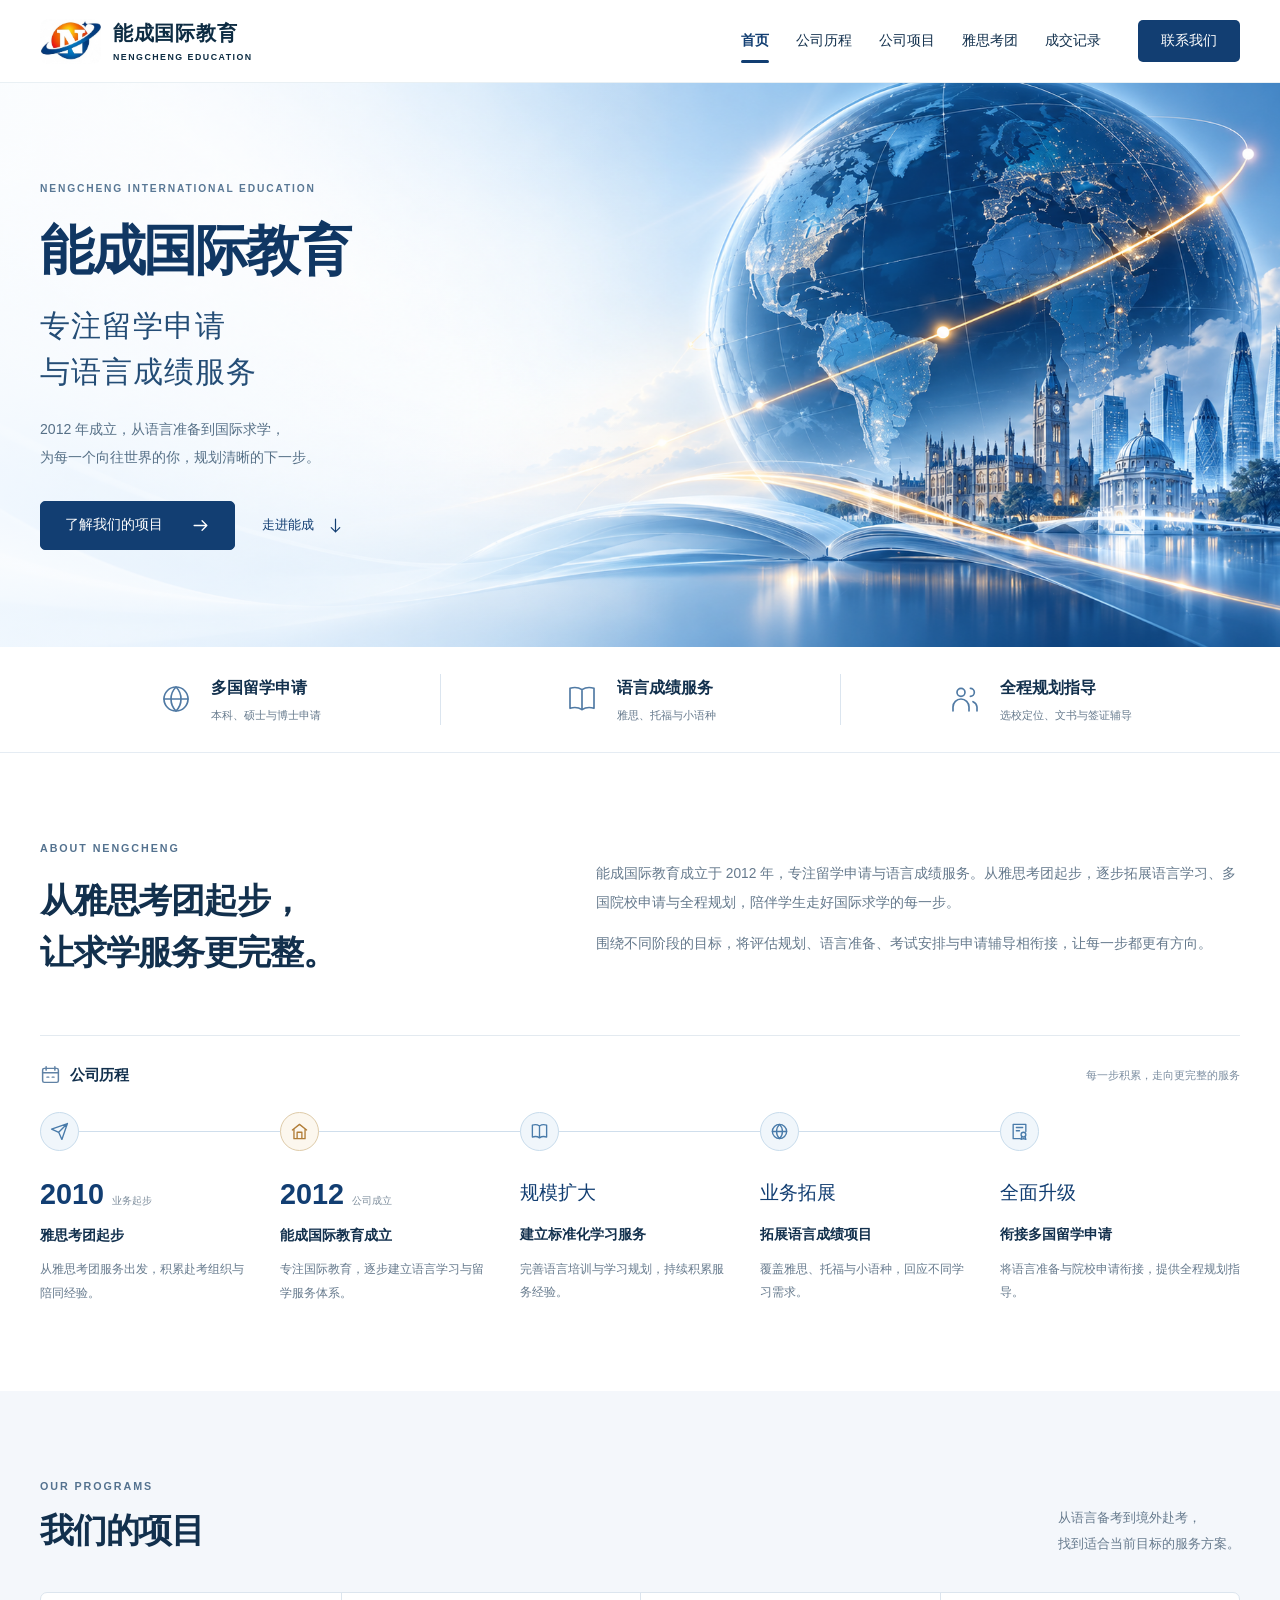
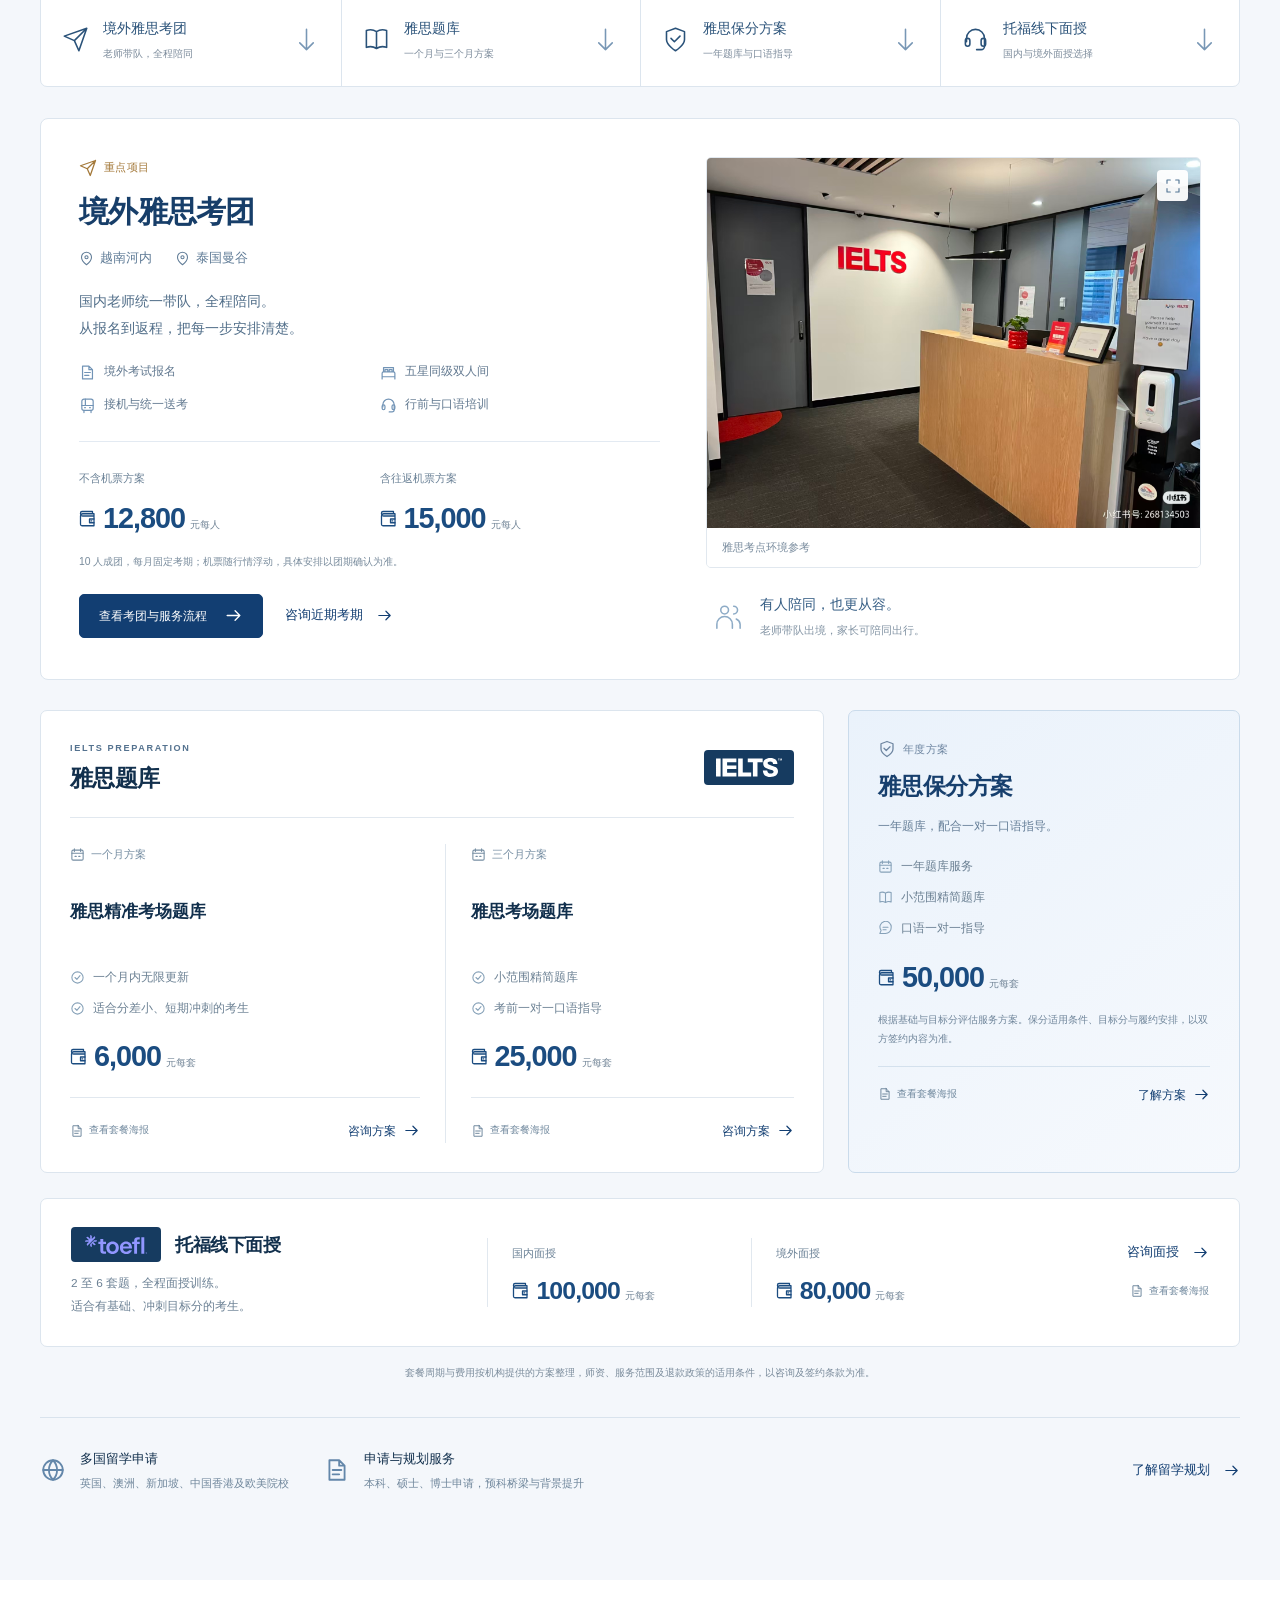
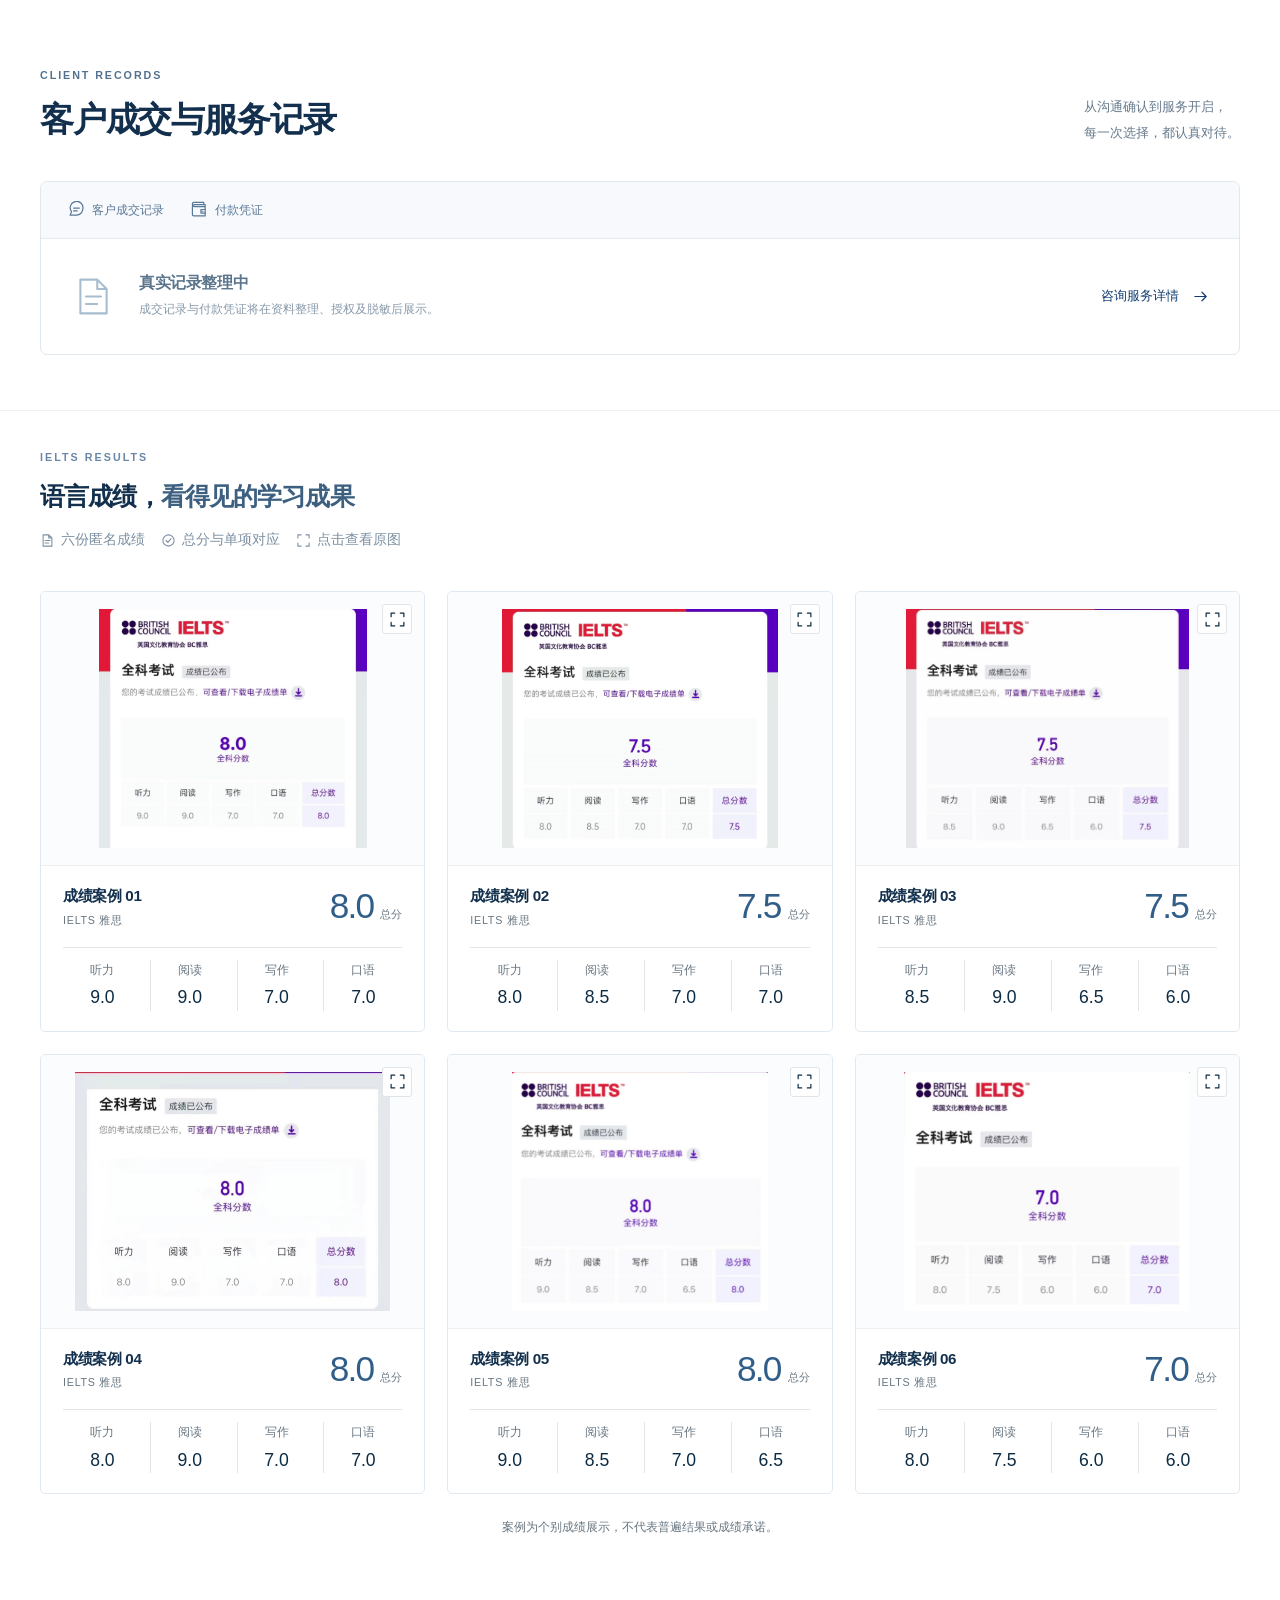
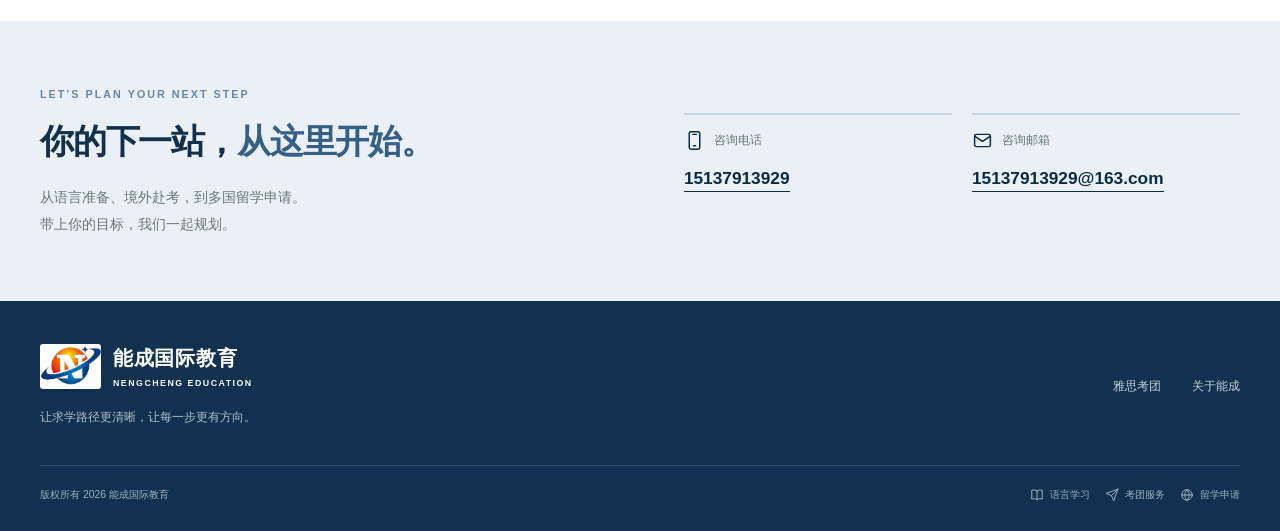
==== commit a7e49591: "Rebuild homepage around company introduction and program hierarchy" ====
--- a/index.html
+++ b/index.html
@@ -1,6 +1,6 @@
 <!DOCTYPE html>
-<html lang="zh-CN"><head><meta charset="utf-8"><meta name="viewport" content="width=device-width,initial-scale=1"><meta name="theme-color" content="#487fed"><meta name="description" content="能成国际教育，2012年成立。主推曼谷、河内境外雅思考团，国内老师全程陪同，提供考试报名、酒店与接送服务，同时提供雅思题库、托福面授、语言学习及留学申请服务。"><title>能成国际教育，曼谷与河内境外雅思考团</title><link rel="icon" href="data:image/svg+xml,%3Csvg xmlns='http://www.w3.org/2000/svg' viewBox='0 0 64 64'%3E%3Crect width='64' height='64' rx='12' fill='%230d2c43'/%3E%3Ctext x='32' y='47' text-anchor='middle' font-family='Georgia' font-size='47' font-weight='bold' fill='%23f09b56'%3EN%3C/text%3E%3C/svg%3E" type="image/svg+xml"><link rel="stylesheet" href="styles.css?v=6"><script src="config.js?v=4" defer></script><script src="scores.js" defer></script><script src="script.js?v=6" defer></script><link rel="stylesheet" href="brand-refresh.css?v=2"><script src="home.js?v=2" defer></script><link rel="stylesheet" href="icons.css?v=1"></head>
-<body class="page-home"><a href="#main" class="skip-link">跳转到正文</a><svg class="svg-library" aria-hidden="true" xmlns="http://www.w3.org/2000/svg">
+<html lang="zh-CN"><head><meta charset="utf-8"><meta name="viewport" content="width=device-width,initial-scale=1"><meta name="theme-color" content="#123e72"><meta name="description" content="能成国际教育成立于2012年，从雅思考团起步，提供留学申请与语言成绩服务。了解公司历程、境外雅思考团、雅思题库、雅思保分方案与托福线下面授。"><title>能成国际教育，留学申请与语言成绩服务</title><link rel="icon" href="data:image/svg+xml,%3Csvg xmlns='http://www.w3.org/2000/svg' viewBox='0 0 64 64'%3E%3Crect width='64' height='64' rx='12' fill='%230d2c43'/%3E%3Ctext x='32' y='47' text-anchor='middle' font-family='Georgia' font-size='47' font-weight='bold' fill='%23f09b56'%3EN%3C/text%3E%3C/svg%3E" type="image/svg+xml"><link rel="stylesheet" href="styles.css?v=6"><script src="config.js?v=4" defer></script><script src="scores.js" defer></script><script src="script.js?v=6" defer></script><link rel="stylesheet" href="brand-refresh.css?v=2"><link rel="stylesheet" href="icons.css?v=1"><link rel="stylesheet" href="company-home.css?v=2"></head>
+<body class="page-home company-home"><a href="#main" class="skip-link">跳转到正文</a><svg class="svg-library" aria-hidden="true" xmlns="http://www.w3.org/2000/svg">
 <symbol id="i-phone" viewBox="0 0 24 24"><rect x="6" y="2" width="12" height="20" rx="2"/><path d="M10 5h4M11 18h2"/></symbol>
 <symbol id="i-mail" viewBox="0 0 24 24"><rect x="3" y="5" width="18" height="14" rx="2"/><path d="m3 7 9 6 9-6"/></symbol>
 <symbol id="i-close" viewBox="0 0 24 24"><path d="m6 6 12 12M6 18 18 6"/></symbol>
@@ -34,57 +34,67 @@
 <symbol id="i-wallet" viewBox="0 0 24 24"><path d="M20 8V5H5a3 3 0 0 0-3 3v11a2 2 0 0 0 2 2h16V8H5a3 3 0 0 1-3-3V4a2 2 0 0 1 2-2h14v3"/><path d="M20 12h-6v5h6m-4-2.5h1"/></symbol>
 <symbol id="i-certificate" viewBox="0 0 24 24"><path d="M13 21H4V3h16v9M8 7h8m-8 4h4"/><circle cx="17" cy="16" r="3"/><path d="m15 18-1 4 3-1 3 1-1-4"/></symbol>
 </svg>
-<header class="site-header"><div class="container header-inner"><a class="brand" href="index.html" aria-label="能成国际教育首页"><span class="brand-mark" aria-hidden="true"></span><span class="brand-text">能成国际教育<small>NENGCHENG EDUCATION</small></span></a><button class="menu-toggle" aria-label="打开导航" aria-expanded="false" aria-controls="site-nav"><svg class="icon inline-icon menu-open" aria-hidden="true" focusable="false"><use href="#i-menu"/></svg><svg class="icon inline-icon menu-close" aria-hidden="true" focusable="false"><use href="#i-close"/></svg></button><nav id="site-nav" class="site-nav" aria-label="主导航"><a href="index.html" class="active" aria-current="page">首页</a><a href="exam-tours.html">雅思考团</a><a href="#services">服务体系</a><a href="#results">成绩展示</a><a href="#about">关于能成</a><a class="nav-contact" href="#contact">联系我们</a></nav></div></header><main id="main">
-<section class="welcome-hero" aria-labelledby="hero-title">
-  <img class="welcome-art" src="assets/tour-hero-v2.png" width="1536" height="1024" alt="纸飞机伙伴启程，曼谷与河内主题创意插画" fetchpriority="high">
-  <div class="welcome-wash" aria-hidden="true"></div>
-  <div class="container welcome-inner">
-    <div class="welcome-copy">
-      <p class="welcome-badge"><svg class="icon inline-icon " aria-hidden="true" focusable="false"><use href="#i-shield"/></svg>始于 2012 的国际教育服务 <span>主推项目</span></p>
-      <p class="welcome-cities"><span class="icon-label"><svg class="icon inline-icon " aria-hidden="true" focusable="false"><use href="#i-pin"/></svg>泰国曼谷</span><svg class="icon inline-icon " aria-hidden="true" focusable="false"><use href="#i-plane"/></svg><span class="icon-label"><svg class="icon inline-icon " aria-hidden="true" focusable="false"><use href="#i-pin"/></svg>越南河内</span></p>
-      <h1 id="hero-title">境外雅思考团</h1>
-      <p class="welcome-slogan">赴考有陪伴，出发更从容。</p>
-      <p class="welcome-description"><span class="meta-points"><span><svg class="icon inline-icon " aria-hidden="true" focusable="false"><use href="#i-people"/></svg>国内老师带队</span><span><svg class="icon inline-icon " aria-hidden="true" focusable="false"><use href="#i-file"/></svg>考试报名</span><span><svg class="icon inline-icon " aria-hidden="true" focusable="false"><use href="#i-bus"/></svg>酒店接送</span><span><svg class="icon inline-icon " aria-hidden="true" focusable="false"><use href="#i-book"/></svg>考前准备</span></span><br>把繁琐交给我们，把专注留给考试。</p>
-      <div class="welcome-prices" aria-label="考团参考价格">
-        <div><span>不含机票方案</span><p><svg class="icon inline-icon price-icon" aria-hidden="true" focusable="false"><use href="#i-wallet"/></svg><strong data-price-key="tourWithoutAirfare">12,800</strong><small>元每人</small></p></div>
-        <div><span>含往返机票方案</span><p><svg class="icon inline-icon price-icon" aria-hidden="true" focusable="false"><use href="#i-wallet"/></svg><strong data-price>15,000</strong><small>元每人</small></p></div>
-      </div>
-      <p class="fare-note">机票随行情浮动，具体费用与安排以团期确认为准。</p>
-      <div class="welcome-actions"><a class="pill-button" href="exam-tours.html">了解考团与行程 <svg class="icon inline-icon " aria-hidden="true" focusable="false"><use href="#i-arrow-up-right"/></svg></a><a class="secondary-link" href="#contact">咨询近期考期 <svg class="icon inline-icon " aria-hidden="true" focusable="false"><use href="#i-arrow-right"/></svg></a></div>
+<header class="site-header"><div class="container header-inner"><a class="brand" href="index.html" aria-label="能成国际教育首页"><span class="brand-mark" aria-hidden="true"></span><span class="brand-text">能成国际教育<small>NENGCHENG EDUCATION</small></span></a><button class="menu-toggle" aria-label="打开导航" aria-expanded="false" aria-controls="site-nav"><svg class="icon inline-icon menu-open" aria-hidden="true" focusable="false"><use href="#i-menu"/></svg><svg class="icon inline-icon menu-close" aria-hidden="true" focusable="false"><use href="#i-close"/></svg></button><nav id="site-nav" class="site-nav" aria-label="主导航"><a href="index.html" class="active" aria-current="page">首页</a><a href="#history">公司历程</a><a href="#services">公司项目</a><a href="exam-tours.html">雅思考团</a><a href="#transactions">成交记录</a><a class="nav-contact" href="#contact">联系我们</a></nav></div></header><main id="main">
+<section class="company-hero" id="about" aria-labelledby="company-title">
+  <img class="company-banner" src="assets/company-banner-v1.png" width="1942" height="809" alt="蓝色地球、国际城市与展开的书页，能成国际教育品牌创意视觉" fetchpriority="high">
+  <div class="company-banner-wash" aria-hidden="true"></div>
+  <div class="container company-hero-inner">
+    <div class="company-hero-copy">
+      <p class="company-eyebrow">NENGCHENG INTERNATIONAL EDUCATION</p>
+      <h1 id="company-title">能成国际教育</h1>
+      <p class="company-hero-lead">专注留学申请<br>与语言成绩服务</p>
+      <p class="company-hero-description">2012 年成立，从语言准备到国际求学，<br>为每一个向往世界的你，规划清晰的下一步。</p>
+      <div class="company-hero-actions"><a class="company-button" href="#services">了解我们的项目<svg class="icon " aria-hidden="true" focusable="false"><use href="#i-arrow-right"/></svg></a><a class="company-link" href="#history">走进能成<svg class="icon " aria-hidden="true" focusable="false"><use href="#i-arrow-down"/></svg></a></div>
     </div>
   </div>
-  <span class="art-note">目的地创意视觉</span>
+  <div class="company-pillars"><div class="container company-pillars-inner">
+    <div><svg class="icon " aria-hidden="true" focusable="false"><use href="#i-globe"/></svg><p><strong>多国留学申请</strong><span>本科、硕士与博士申请</span></p></div>
+    <div><svg class="icon " aria-hidden="true" focusable="false"><use href="#i-book"/></svg><p><strong>语言成绩服务</strong><span>雅思、托福与小语种</span></p></div>
+    <div><svg class="icon " aria-hidden="true" focusable="false"><use href="#i-people"/></svg><p><strong>全程规划指导</strong><span>选校定位、文书与签证辅导</span></p></div>
+  </div></div>
 </section>
-<div class="container assurance-wrap"><div class="assurance-bar">
-  <div><svg class="icon" aria-hidden="true"><use href="#i-globe"/></svg><p><strong>10 人成团</strong><span>每月固定考期</span></p></div>
-  <div><svg class="icon" aria-hidden="true"><use href="#i-plane"/></svg><p><strong>老师全程陪同</strong><span>家长可陪同出行</span></p></div>
-  <div><svg class="icon" aria-hidden="true"><use href="#i-bed"/></svg><p><strong>五星同级酒店</strong><span>双人间含早餐及接送</span></p></div>
-  <div><svg class="icon" aria-hidden="true"><use href="#i-book"/></svg><p><strong>考前准备支持</strong><span>行前培训与口语训练</span></p></div>
-</div></div>
-<section class="home-section tour-overview" aria-labelledby="tour-overview-title"><div class="container">
-  <div class="center-heading"><p class="section-kicker">YOUR IELTS JOURNEY</p><h2 id="tour-overview-title">把每一步安排好，<em>安心奔赴下一站</em></h2><p>从行前准备到考后服务，让境外赴考的每个环节都有照应。</p></div>
-  <div class="journey-preview">
-    <article><span class="journey-step"><svg class="icon inline-icon " aria-hidden="true" focusable="false"><use href="#i-file"/></svg> <small>BEFORE YOU GO</small></span><h3>准备有方向</h3><p>2 次线上行前培训，考试报名协助，<br>提前梳理出行与考试准备。</p><span class="journey-keyword"><span class="meta-points"><span><svg class="icon inline-icon " aria-hidden="true" focusable="false"><use href="#i-headset"/></svg>行前培训</span><span><svg class="icon inline-icon " aria-hidden="true" focusable="false"><use href="#i-file"/></svg>报名协助</span></span></span></article>
-    <article><span class="journey-step"><svg class="icon inline-icon " aria-hidden="true" focusable="false"><use href="#i-plane"/></svg> <small>WITH YOU ALL THE WAY</small></span><h3>赴考有陪伴</h3><p>国内老师统一带队，接机与酒店安排，<br>考前口语训练，统一送考接考。</p><span class="journey-keyword"><span class="meta-points"><span><svg class="icon inline-icon " aria-hidden="true" focusable="false"><use href="#i-people"/></svg>带队出境</span><span><svg class="icon inline-icon " aria-hidden="true" focusable="false"><use href="#i-bus"/></svg>食宿接送</span></span></span></article>
-    <article><span class="journey-step"><svg class="icon inline-icon " aria-hidden="true" focusable="false"><use href="#i-certificate"/></svg> <small>AFTER THE EXAM</small></span><h3>考后有衔接</h3><p>成绩单寄送与复议申诉协助，<br>结合行程安排短途游玩。</p><span class="journey-keyword"><span class="meta-points"><span><svg class="icon inline-icon " aria-hidden="true" focusable="false"><use href="#i-certificate"/></svg>成绩服务</span><span><svg class="icon inline-icon " aria-hidden="true" focusable="false"><use href="#i-pin"/></svg>短途体验</span></span></span></article>
+<section class="company-history company-section" id="history" aria-labelledby="history-title"><div class="container">
+  <div class="company-history-intro">
+    <div><p class="company-eyebrow">ABOUT NENGCHENG</p><h2 id="history-title">从雅思考团起步，<br>让求学服务更完整。</h2></div>
+    <div class="company-intro-text"><p>能成国际教育成立于 2012 年，专注留学申请与语言成绩服务。从雅思考团起步，逐步拓展语言学习、多国院校申请与全程规划，陪伴学生走好国际求学的每一步。</p><p>围绕不同阶段的目标，将评估规划、语言准备、考试安排与申请辅导相衔接，让每一步都更有方向。</p></div>
   </div>
-  <div class="section-bottom-link"><a href="exam-tours.html#tour-flow">沿着服务流程，看看这趟考团 <svg class="icon inline-icon " aria-hidden="true" focusable="false"><use href="#i-arrow-right"/></svg></a></div>
+  <div class="history-label"><svg class="icon " aria-hidden="true" focusable="false"><use href="#i-calendar"/></svg><h3>公司历程</h3><span>每一步积累，走向更完整的服务</span></div>
+  <ol class="company-timeline">
+    <li><span class="timeline-mark"><svg class="icon " aria-hidden="true" focusable="false"><use href="#i-plane"/></svg></span><p class="timeline-time">2010<span>业务起步</span></p><h4>雅思考团起步</h4><p>从雅思考团服务出发，积累赴考组织与陪同经验。</p></li>
+    <li><span class="timeline-mark"><svg class="icon " aria-hidden="true" focusable="false"><use href="#i-home"/></svg></span><p class="timeline-time">2012<span>公司成立</span></p><h4>能成国际教育成立</h4><p>专注国际教育，逐步建立语言学习与留学服务体系。</p></li>
+    <li><span class="timeline-mark"><svg class="icon " aria-hidden="true" focusable="false"><use href="#i-book"/></svg></span><p class="timeline-stage">规模扩大</p><h4>建立标准化学习服务</h4><p>完善语言培训与学习规划，持续积累服务经验。</p></li>
+    <li><span class="timeline-mark"><svg class="icon " aria-hidden="true" focusable="false"><use href="#i-globe"/></svg></span><p class="timeline-stage">业务拓展</p><h4>拓展语言成绩项目</h4><p>覆盖雅思、托福与小语种，回应不同学习需求。</p></li>
+    <li><span class="timeline-mark"><svg class="icon " aria-hidden="true" focusable="false"><use href="#i-certificate"/></svg></span><p class="timeline-stage">全面升级</p><h4>衔接多国留学申请</h4><p>将语言准备与院校申请衔接，提供全程规划指导。</p></li>
+  </ol>
 </div></section>
-<section class="home-section service-system" id="services" aria-labelledby="services-title"><div class="container">
-  <div class="center-heading"><p class="section-kicker">OUR SERVICES</p><h2 id="services-title">丰富的<em>服务体系</em>，满足个性化需求</h2><p>以考团为起点，为不同阶段的语言备考目标提供选择。</p></div>
-  <div class="service-filter" role="group" aria-label="筛选服务套餐"><button data-service-filter="all" aria-pressed="true">全部服务</button><button data-service-filter="ielts" aria-pressed="false">雅思题库</button><button data-service-filter="toefl" aria-pressed="false">托福面授</button><button data-service-filter="tour" aria-pressed="false">境外考团</button></div>
-  <div class="service-board">
-    <aside class="service-aside"><span>为目标<br>找到合适的路径</span><p><span class="meta-points"><span><svg class="icon inline-icon " aria-hidden="true" focusable="false"><use href="#i-file"/></svg>考试</span><span><svg class="icon inline-icon " aria-hidden="true" focusable="false"><use href="#i-book"/></svg>学习</span><span><svg class="icon inline-icon " aria-hidden="true" focusable="false"><use href="#i-globe"/></svg>申请</span></span></p><img src="assets/study-companion-v1.png" alt="纸飞机学习伙伴创意插画" width="1440" height="1080" loading="lazy"><div class="aside-rule"></div><small>选择服务，了解方案。<br>把下一步变得更清晰。</small></aside>
-    <div class="package-grid" id="package-grid">
-<article class="package-card" data-service-category="tour"><div class="package-heading"><span class="package-icon"><svg class="icon inline-icon" aria-hidden="true" focusable="false"><use href="#i-plane"/></svg></span><span class="package-tag">主推考团</span></div><h3>境外雅思考团</h3><ul class="package-points"><li><svg class="icon inline-icon" aria-hidden="true" focusable="false"><use href="#i-pin"/></svg><span>越南河内、泰国曼谷</span></li><li><svg class="icon inline-icon" aria-hidden="true" focusable="false"><use href="#i-people"/></svg><span>国内老师全程带队</span></li><li><svg class="icon inline-icon" aria-hidden="true" focusable="false"><use href="#i-bus"/></svg><span>考试报名、酒店与接送</span></li></ul><div class="package-price"><svg class="icon inline-icon" aria-hidden="true" focusable="false"><use href="#i-wallet"/></svg><strong data-price-key="tourWithoutAirfare">12,800</strong><small>元起每人</small></div><div class="package-actions"><a href="exam-tours.html">了解考团 <svg class="icon inline-icon" aria-hidden="true" focusable="false"><use href="#i-arrow-right"/></svg></a></div></article>
-<article class="package-card" data-service-category="ielts"><div class="package-heading"><span class="package-logo"><img src="assets/ielts-logo.svg" alt="IELTS 官方标识" width="262" height="75"></span><span class="package-tag">一个月题库</span></div><h3>雅思精准考场题库</h3><ul class="package-points"><li><svg class="icon inline-icon" aria-hidden="true" focusable="false"><use href="#i-calendar"/></svg><span>一个月内无限更新</span></li><li><svg class="icon inline-icon" aria-hidden="true" focusable="false"><use href="#i-book"/></svg><span>适合分差小的考生</span></li><li><svg class="icon inline-icon" aria-hidden="true" focusable="false"><use href="#i-check"/></svg><span>适合短期冲刺备考</span></li></ul><div class="package-price"><svg class="icon inline-icon" aria-hidden="true" focusable="false"><use href="#i-wallet"/></svg><strong data-price-key="ieltsMonth">6,000</strong><small>元每套</small></div><div class="package-actions"><button class="image-trigger package-source" data-image="assets/package-ielts-month.jpg" data-caption="雅思一个月题库，机构提供的套餐海报" aria-label="查看雅思一个月题库海报"><svg class="icon inline-icon" aria-hidden="true" focusable="false"><use href="#i-file"/></svg>套餐海报</button><a href="#contact">咨询套餐 <svg class="icon inline-icon" aria-hidden="true" focusable="false"><use href="#i-arrow-right"/></svg></a></div></article><article class="package-card" data-service-category="ielts"><div class="package-heading"><span class="package-logo"><img src="assets/ielts-logo.svg" alt="IELTS 官方标识" width="262" height="75"></span><span class="package-tag">三个月题库</span></div><h3>雅思考场题库</h3><ul class="package-points"><li><svg class="icon inline-icon" aria-hidden="true" focusable="false"><use href="#i-calendar"/></svg><span>三个月题库服务</span></li><li><svg class="icon inline-icon" aria-hidden="true" focusable="false"><use href="#i-book"/></svg><span>小范围精简题库</span></li><li><svg class="icon inline-icon" aria-hidden="true" focusable="false"><use href="#i-chat"/></svg><span>考前一对一口语指导</span></li></ul><div class="package-price"><svg class="icon inline-icon" aria-hidden="true" focusable="false"><use href="#i-wallet"/></svg><strong data-price-key="ieltsQuarter">25,000</strong><small>元每套</small></div><div class="package-actions"><button class="image-trigger package-source" data-image="assets/package-ielts-quarter.jpg" data-caption="雅思三个月题库，机构提供的套餐海报" aria-label="查看雅思三个月题库海报"><svg class="icon inline-icon" aria-hidden="true" focusable="false"><use href="#i-file"/></svg>套餐海报</button><a href="#contact">咨询套餐 <svg class="icon inline-icon" aria-hidden="true" focusable="false"><use href="#i-arrow-right"/></svg></a></div></article><article class="package-card" data-service-category="ielts"><div class="package-heading"><span class="package-logo"><img src="assets/ielts-logo.svg" alt="IELTS 官方标识" width="262" height="75"></span><span class="package-tag">一年题库</span></div><h3>雅思精准考场题库</h3><ul class="package-points"><li><svg class="icon inline-icon" aria-hidden="true" focusable="false"><use href="#i-calendar"/></svg><span>一年题库服务</span></li><li><svg class="icon inline-icon" aria-hidden="true" focusable="false"><use href="#i-book"/></svg><span>小范围精简题库</span></li><li><svg class="icon inline-icon" aria-hidden="true" focusable="false"><use href="#i-chat"/></svg><span>口语一对一指导</span></li></ul><div class="package-price"><svg class="icon inline-icon" aria-hidden="true" focusable="false"><use href="#i-wallet"/></svg><strong data-price-key="ieltsYear">50,000</strong><small>元每套</small></div><div class="package-actions"><button class="image-trigger package-source" data-image="assets/package-ielts-year.jpg" data-caption="雅思一年题库，机构提供的套餐海报" aria-label="查看雅思一年题库海报"><svg class="icon inline-icon" aria-hidden="true" focusable="false"><use href="#i-file"/></svg>套餐海报</button><a href="#contact">咨询套餐 <svg class="icon inline-icon" aria-hidden="true" focusable="false"><use href="#i-arrow-right"/></svg></a></div></article><article class="package-card package-card-toefl" data-service-category="toefl"><div class="package-heading"><span class="package-logo"><img src="assets/toefl-logo.svg" alt="TOEFL 官方标识" width="262" height="75"></span><span class="package-tag">国内与境外面授</span></div><h3>托福线下面授</h3><ul class="package-points"><li><svg class="icon inline-icon" aria-hidden="true" focusable="false"><use href="#i-file"/></svg><span>2 至 6 套题</span></li><li><svg class="icon inline-icon" aria-hidden="true" focusable="false"><use href="#i-people"/></svg><span>适合有基础、冲刺目标分的考生</span></li><li><svg class="icon inline-icon" aria-hidden="true" focusable="false"><use href="#i-book"/></svg><span>全程面授训练</span></li></ul><div class="toefl-package-prices"><div><span>国内面授</span><div class="package-price"><svg class="icon inline-icon" aria-hidden="true" focusable="false"><use href="#i-wallet"/></svg><strong data-price-key="toeflDomestic">100,000</strong><small>元每套</small></div></div><div><span>境外面授</span><div class="package-price"><svg class="icon inline-icon" aria-hidden="true" focusable="false"><use href="#i-wallet"/></svg><strong data-price-key="toeflOverseas">80,000</strong><small>元每套</small></div></div></div><div class="package-actions"><button class="image-trigger package-source" data-image="assets/package-toefl.jpg" data-caption="托福线下面授，机构提供的套餐海报" aria-label="查看托福线下面授海报"><svg class="icon inline-icon" aria-hidden="true" focusable="false"><use href="#i-file"/></svg>套餐海报</button><a href="#contact">咨询套餐 <svg class="icon inline-icon" aria-hidden="true" focusable="false"><use href="#i-arrow-right"/></svg></a></div></article>
-</div>
-</div>
-  <p id="service-status" class="sr-only" role="status" aria-live="polite">展示全部 5 项服务</p>
-  <p class="service-pricing-note">套餐名称、周期与费用按机构提供的海报整理；师资、服务范围及退款政策的适用条件，以咨询及签约条款为准。</p>
-  <div class="offers-strip"><span>考团联动优惠</span><p>题库与考团减 <b><svg class="icon inline-icon " aria-hidden="true" focusable="false"><use href="#i-gift"/></svg><span data-price-key="bundleDiscount">2,000</span> 元</b></p><p>已购 2.5 万元题库抵 <b><svg class="icon inline-icon " aria-hidden="true" focusable="false"><use href="#i-gift"/></svg><span data-price-key="existingBankDiscount">4,000</span> 元</b></p><p>双人报名减 <b><svg class="icon inline-icon " aria-hidden="true" focusable="false"><use href="#i-gift"/></svg><span data-price-key="pairDiscount">2,800</span> 元</b></p><a href="#contact">了解适用条件 <svg class="icon inline-icon " aria-hidden="true" focusable="false"><use href="#i-arrow-right"/></svg></a></div>
+<section class="company-projects company-section" id="services" aria-labelledby="projects-title"><div class="container">
+  <div class="company-section-heading"><div><p class="company-eyebrow">OUR PROGRAMS</p><h2 id="projects-title">我们的项目</h2></div><p>从语言备考到境外赴考，<br>找到适合当前目标的服务方案。</p></div>
+  <nav class="project-directory" aria-label="项目快速导航">
+    <a href="#tour-program"><svg class="icon " aria-hidden="true" focusable="false"><use href="#i-plane"/></svg><span>境外雅思考团<small>老师带队，全程陪同</small></span><svg class="icon directory-arrow" aria-hidden="true" focusable="false"><use href="#i-arrow-down"/></svg></a>
+    <a href="#ielts-program"><svg class="icon " aria-hidden="true" focusable="false"><use href="#i-book"/></svg><span>雅思题库<small>一个月与三个月方案</small></span><svg class="icon directory-arrow" aria-hidden="true" focusable="false"><use href="#i-arrow-down"/></svg></a>
+    <a href="#assurance-program"><svg class="icon " aria-hidden="true" focusable="false"><use href="#i-shield"/></svg><span>雅思保分方案<small>一年题库与口语指导</small></span><svg class="icon directory-arrow" aria-hidden="true" focusable="false"><use href="#i-arrow-down"/></svg></a>
+    <a href="#toefl-program"><svg class="icon " aria-hidden="true" focusable="false"><use href="#i-headset"/></svg><span>托福线下面授<small>国内与境外面授选择</small></span><svg class="icon directory-arrow" aria-hidden="true" focusable="false"><use href="#i-arrow-down"/></svg></a>
+  </nav>
+  <article class="tour-program" id="tour-program" aria-labelledby="tour-program-title">
+    <div class="tour-program-content"><p class="program-kicker"><svg class="icon " aria-hidden="true" focusable="false"><use href="#i-plane"/></svg>重点项目</p><h3 id="tour-program-title">境外雅思考团</h3><p class="tour-program-cities"><svg class="icon " aria-hidden="true" focusable="false"><use href="#i-pin"/></svg>越南河内<span></span><svg class="icon " aria-hidden="true" focusable="false"><use href="#i-pin"/></svg>泰国曼谷</p><p class="tour-program-description">国内老师统一带队，全程陪同。<br>从报名到返程，把每一步安排清楚。</p><ul class="tour-program-points"><li><svg class="icon " aria-hidden="true" focusable="false"><use href="#i-file"/></svg><span>境外考试报名</span></li><li><svg class="icon " aria-hidden="true" focusable="false"><use href="#i-bed"/></svg><span>五星同级双人间</span></li><li><svg class="icon " aria-hidden="true" focusable="false"><use href="#i-bus"/></svg><span>接机与统一送考</span></li><li><svg class="icon " aria-hidden="true" focusable="false"><use href="#i-headset"/></svg><span>行前与口语培训</span></li></ul><div class="tour-program-prices"><div><span>不含机票方案</span><div class="program-price"><svg class="icon " aria-hidden="true" focusable="false"><use href="#i-wallet"/></svg><strong data-price-key="tourWithoutAirfare">12,800</strong><span>元每人</span></div></div><div><span>含往返机票方案</span><div class="program-price"><svg class="icon " aria-hidden="true" focusable="false"><use href="#i-wallet"/></svg><strong data-price>15,000</strong><span>元每人</span></div></div></div><p class="program-note">10 人成团，每月固定考期；机票随行情浮动，具体安排以团期确认为准。</p><div class="tour-program-actions"><a class="company-button" href="exam-tours.html">查看考团与服务流程<svg class="icon " aria-hidden="true" focusable="false"><use href="#i-arrow-right"/></svg></a><a class="company-link" href="#contact">咨询近期考期<svg class="icon " aria-hidden="true" focusable="false"><use href="#i-arrow-right"/></svg></a></div></div>
+    <div class="tour-program-visual"><figure><button class="image-trigger tour-program-photo" data-image="assets/exam-center.jpg" data-caption="雅思考点大厅，环境参考，实际考点以报名确认为准" aria-label="查看雅思考点大厅参考照片"><img src="assets/exam-center.jpg" width="1706" height="1279" alt="雅思考点大厅参考照片，完整保留原图来源标识" loading="lazy"><span><svg class="icon " aria-hidden="true" focusable="false"><use href="#i-expand"/></svg></span></button><figcaption>雅思考点环境参考</figcaption></figure><div class="tour-program-note"><svg class="icon " aria-hidden="true" focusable="false"><use href="#i-people"/></svg><p><strong>有人陪同，也更从容。</strong><span>老师带队出境，家长可陪同出行。</span></p></div></div>
+  </article>
+  <div class="language-programs">
+    <section class="ielts-program" id="ielts-program" aria-labelledby="ielts-program-title"><div class="program-section-heading"><div><p class="company-eyebrow">IELTS PREPARATION</p><h3 id="ielts-program-title">雅思题库</h3></div><span class="official-exam-logo"><img src="assets/ielts-logo.svg" alt="IELTS 官方标识" width="262" height="75"></span></div><div class="ielts-plan-grid">
+      <article class="language-plan"><div class="plan-period"><svg class="icon " aria-hidden="true" focusable="false"><use href="#i-calendar"/></svg>一个月方案</div><h4>雅思精准考场题库</h4><ul class="program-list"><li><svg class="icon " aria-hidden="true" focusable="false"><use href="#i-check"/></svg><span>一个月内无限更新</span></li><li><svg class="icon " aria-hidden="true" focusable="false"><use href="#i-check"/></svg><span>适合分差小、短期冲刺的考生</span></li></ul><div class="program-price"><svg class="icon " aria-hidden="true" focusable="false"><use href="#i-wallet"/></svg><strong data-price-key="ieltsMonth">6,000</strong><span>元每套</span></div><div class="plan-actions"><button class="image-trigger poster-link" data-image="assets/package-ielts-month.jpg" data-caption="雅思一个月题库，机构提供的套餐海报" aria-label="查看雅思一个月题库海报"><svg class="icon " aria-hidden="true" focusable="false"><use href="#i-file"/></svg>查看套餐海报</button><a class="company-link" href="#contact">咨询方案<svg class="icon " aria-hidden="true" focusable="false"><use href="#i-arrow-right"/></svg></a></div></article>
+      <article class="language-plan"><div class="plan-period"><svg class="icon " aria-hidden="true" focusable="false"><use href="#i-calendar"/></svg>三个月方案</div><h4>雅思考场题库</h4><ul class="program-list"><li><svg class="icon " aria-hidden="true" focusable="false"><use href="#i-check"/></svg><span>小范围精简题库</span></li><li><svg class="icon " aria-hidden="true" focusable="false"><use href="#i-check"/></svg><span>考前一对一口语指导</span></li></ul><div class="program-price"><svg class="icon " aria-hidden="true" focusable="false"><use href="#i-wallet"/></svg><strong data-price-key="ieltsQuarter">25,000</strong><span>元每套</span></div><div class="plan-actions"><button class="image-trigger poster-link" data-image="assets/package-ielts-quarter.jpg" data-caption="雅思三个月题库，机构提供的套餐海报" aria-label="查看雅思三个月题库海报"><svg class="icon " aria-hidden="true" focusable="false"><use href="#i-file"/></svg>查看套餐海报</button><a class="company-link" href="#contact">咨询方案<svg class="icon " aria-hidden="true" focusable="false"><use href="#i-arrow-right"/></svg></a></div></article>
+    </div></section>
+    <section class="assurance-program" id="assurance-program" aria-labelledby="assurance-program-title"><p class="program-kicker"><svg class="icon " aria-hidden="true" focusable="false"><use href="#i-shield"/></svg>年度方案</p><h3 id="assurance-program-title">雅思保分方案</h3><p class="assurance-program-subtitle">一年题库，配合一对一口语指导。</p><ul class="program-list"><li><svg class="icon " aria-hidden="true" focusable="false"><use href="#i-calendar"/></svg><span>一年题库服务</span></li><li><svg class="icon " aria-hidden="true" focusable="false"><use href="#i-book"/></svg><span>小范围精简题库</span></li><li><svg class="icon " aria-hidden="true" focusable="false"><use href="#i-chat"/></svg><span>口语一对一指导</span></li></ul><div class="program-price"><svg class="icon " aria-hidden="true" focusable="false"><use href="#i-wallet"/></svg><strong data-price-key="ieltsYear">50,000</strong><span>元每套</span></div><p class="assurance-terms">根据基础与目标分评估服务方案。保分适用条件、目标分与履约安排，以双方签约内容为准。</p><div class="plan-actions"><button class="image-trigger poster-link" data-image="assets/package-ielts-year.jpg" data-caption="雅思一年题库，机构提供的套餐海报" aria-label="查看雅思一年题库海报"><svg class="icon " aria-hidden="true" focusable="false"><use href="#i-file"/></svg>查看套餐海报</button><a class="company-link" href="#contact">了解方案<svg class="icon " aria-hidden="true" focusable="false"><use href="#i-arrow-right"/></svg></a></div></section>
+  </div>
+  <article class="toefl-program" id="toefl-program" aria-labelledby="toefl-program-title"><div class="toefl-program-heading"><span class="official-exam-logo"><img src="assets/toefl-logo.svg" alt="TOEFL 官方标识" width="262" height="75"></span><h3 id="toefl-program-title">托福线下面授</h3><p>2 至 6 套题，全程面授训练。<br>适合有基础、冲刺目标分的考生。</p></div><div class="toefl-price"><span>国内面授</span><div class="program-price"><svg class="icon " aria-hidden="true" focusable="false"><use href="#i-wallet"/></svg><strong data-price-key="toeflDomestic">100,000</strong><span>元每套</span></div></div><div class="toefl-price"><span>境外面授</span><div class="program-price"><svg class="icon " aria-hidden="true" focusable="false"><use href="#i-wallet"/></svg><strong data-price-key="toeflOverseas">80,000</strong><span>元每套</span></div></div><div class="toefl-program-actions"><a class="company-link" href="#contact">咨询面授<svg class="icon " aria-hidden="true" focusable="false"><use href="#i-arrow-right"/></svg></a><button class="image-trigger poster-link" data-image="assets/package-toefl.jpg" data-caption="托福线下面授，机构提供的套餐海报" aria-label="查看托福线下面授海报"><svg class="icon " aria-hidden="true" focusable="false"><use href="#i-file"/></svg>查看套餐海报</button></div></article>
+  <p class="programs-source-note">套餐周期与费用按机构提供的方案整理，师资、服务范围及退款政策的适用条件，以咨询及签约条款为准。</p>
+  <div class="company-supporting"><div><svg class="icon " aria-hidden="true" focusable="false"><use href="#i-globe"/></svg><p><strong>多国留学申请</strong><span>英国、澳洲、新加坡、中国香港及欧美院校</span></p></div><div><svg class="icon " aria-hidden="true" focusable="false"><use href="#i-file"/></svg><p><strong>申请与规划服务</strong><span>本科、硕士、博士申请，预科桥梁与背景提升</span></p></div><a class="company-link" href="#contact">了解留学规划<svg class="icon " aria-hidden="true" focusable="false"><use href="#i-arrow-right"/></svg></a></div>
 </div></section>
-<section class="home-section home-results" id="results" aria-labelledby="results-title"><div class="container"><div class="center-heading"><p class="section-kicker">IELTS RESULTS</p><h2 id="results-title">每一份努力，<em>都有看得见的成绩</em></h2><p><span class="meta-points"><span><svg class="icon inline-icon " aria-hidden="true" focusable="false"><use href="#i-file"/></svg>六份匿名成绩</span><span><svg class="icon inline-icon " aria-hidden="true" focusable="false"><use href="#i-check"/></svg>总分与单项对应</span><span><svg class="icon inline-icon " aria-hidden="true" focusable="false"><use href="#i-expand"/></svg>点击查看原图</span></span></p></div>
+<section class="company-records company-section" id="transactions" aria-labelledby="records-title"><div class="container">
+  <div class="company-section-heading"><div><p class="company-eyebrow">CLIENT RECORDS</p><h2 id="records-title">客户成交与服务记录</h2></div><p>从沟通确认到服务开启，<br>每一次选择，都认真对待。</p></div>
+  <div class="records-pending"><div class="records-pending-labels"><span><svg class="icon " aria-hidden="true" focusable="false"><use href="#i-chat"/></svg>客户成交记录</span><span><svg class="icon " aria-hidden="true" focusable="false"><use href="#i-wallet"/></svg>付款凭证</span></div><div class="records-pending-body"><svg class="icon " aria-hidden="true" focusable="false"><use href="#i-file"/></svg><div><h3>真实记录整理中</h3><p>成交记录与付款凭证将在资料整理、授权及脱敏后展示。</p></div><a class="company-link" href="#contact">咨询服务详情<svg class="icon " aria-hidden="true" focusable="false"><use href="#i-arrow-right"/></svg></a></div></div>
+</div></section>
+<section class="home-section home-results" id="results" aria-labelledby="results-title"><div class="container"><div class="center-heading"><p class="section-kicker">IELTS RESULTS</p><h2 id="results-title">语言成绩，<em>看得见的学习成果</em></h2><p><span class="meta-points"><span><svg class="icon inline-icon " aria-hidden="true" focusable="false"><use href="#i-file"/></svg>六份匿名成绩</span><span><svg class="icon inline-icon " aria-hidden="true" focusable="false"><use href="#i-check"/></svg>总分与单项对应</span><span><svg class="icon inline-icon " aria-hidden="true" focusable="false"><use href="#i-expand"/></svg>点击查看原图</span></span></p></div>
 <div class="score-grid">
 <article class="score-card" data-score-case="01" aria-labelledby="score-title-01">
 <button class="score-card-image image-trigger" data-image="assets/score-01.jpg" data-caption="成绩案例 01，总分8.0，听力9.0、阅读9.0、写作7.0、口语7.0" aria-label="查看成绩案例01原始截图"><img src="assets/score-01.jpg" alt="成绩案例 01，总分8.0，听力9.0、阅读9.0、写作7.0、口语7.0" loading="lazy"><span class="score-expand" aria-hidden="true"><svg class="icon"><use href="#i-expand"/></svg></span></button>
@@ -105,10 +115,6 @@
 <button class="score-card-image image-trigger" data-image="assets/score-06.jpg" data-caption="成绩案例 06，总分7.0，听力8.0、阅读7.5、写作6.0、口语6.0" aria-label="查看成绩案例06原始截图"><img src="assets/score-06.jpg" alt="成绩案例 06，总分7.0，听力8.0、阅读7.5、写作6.0、口语6.0" loading="lazy"><span class="score-expand" aria-hidden="true"><svg class="icon"><use href="#i-expand"/></svg></span></button>
 <div class="score-card-body"><div class="score-card-heading"><h3 id="score-title-06">成绩案例 06<span>IELTS 雅思</span></h3><p><strong data-score-field="overall">7.0</strong><span>总分</span></p></div><dl class="score-card-details"><div><dt>听力</dt><dd data-score-field="listening">8.0</dd></div><div><dt>阅读</dt><dd data-score-field="reading">7.5</dd></div><div><dt>写作</dt><dd data-score-field="writing">6.0</dd></div><div><dt>口语</dt><dd data-score-field="speaking">6.0</dd></div></dl></div></article>
 </div><p class="fine-print">案例为个别成绩展示，不代表普遍结果或成绩承诺。</p></div></section>
-<section class="home-section home-about" id="about" aria-labelledby="about-title"><div class="container home-about-grid">
-  <div class="about-art"><img src="assets/study-companion-v1.png" alt="学习与国际求学主题创意插画" width="1440" height="1080" loading="lazy"><span>LEARN TODAY. GO FURTHER.</span></div>
-  <div><p class="section-kicker">ABOUT NENGCHENG</p><h2 id="about-title">专注国际教育，<br><em>让求学路径更清晰。</em></h2><p class="about-intro">能成国际教育成立于 2012 年。从雅思考团起步，逐步拓展语言学习与多国留学申请服务，让语言准备、考试安排与申请规划，围绕同一个求学目标展开。</p><div class="about-milestones"><div><strong>2012<small>年</small></strong><span>能成国际教育成立</span></div><div><strong>语言与申请</strong><span>衔接国际求学各个阶段</span></div></div><a class="secondary-link" href="#contact">和我们聊聊你的目标 <svg class="icon inline-icon " aria-hidden="true" focusable="false"><use href="#i-arrow-right"/></svg></a></div>
-</div></section>
-<section class="contact-section" id="contact" aria-labelledby="contact-title"><div class="container contact-grid"><div><p class="section-kicker">LET’S PLAN YOUR NEXT STEP</p><h2 id="contact-title">你的下一站，<em>从这里开始。</em></h2><p>咨询考团近期安排，或找到适合自己的学习方案。<br>带上你的目标，我们一起规划。</p></div><div class="contact-channels"><div><span class="contact-label"><svg class="icon" aria-hidden="true" focusable="false"><use href="#i-phone"/></svg>咨询电话</span><p id="contact-phone"><a href="tel:15137913929">15137913929</a></p></div><div><span class="contact-label"><svg class="icon" aria-hidden="true" focusable="false"><use href="#i-mail"/></svg>咨询邮箱</span><p id="contact-email"><a href="mailto:15137913929@163.com">15137913929@163.com</a></p></div></div></div></section>
+<section class="contact-section" id="contact" aria-labelledby="contact-title"><div class="container contact-grid"><div><p class="section-kicker">LET’S PLAN YOUR NEXT STEP</p><h2 id="contact-title">你的下一站，<em>从这里开始。</em></h2><p>从语言准备、境外赴考，到多国留学申请。<br>带上你的目标，我们一起规划。</p></div><div class="contact-channels"><div><span class="contact-label"><svg class="icon" aria-hidden="true" focusable="false"><use href="#i-phone"/></svg>咨询电话</span><p id="contact-phone"><a href="tel:15137913929">15137913929</a></p></div><div><span class="contact-label"><svg class="icon" aria-hidden="true" focusable="false"><use href="#i-mail"/></svg>咨询邮箱</span><p id="contact-email"><a href="mailto:15137913929@163.com">15137913929@163.com</a></p></div></div></div></section>
 </main><footer class="site-footer"><div class="container footer-grid"><div><a class="brand" href="index.html"><span class="brand-mark" aria-hidden="true"></span><span class="brand-text">能成国际教育<small>NENGCHENG EDUCATION</small></span></a><p>让求学路径更清晰，让每一步更有方向。</p></div><div class="footer-links"><a href="exam-tours.html">雅思考团</a><a href="index.html#about">关于能成</a></div></div><div class="container footer-bottom"><span>版权所有 <span data-year>2026</span> 能成国际教育</span><span><span class="footer-service-icons"><span><svg class="icon inline-icon " aria-hidden="true" focusable="false"><use href="#i-book"/></svg>语言学习</span><span><svg class="icon inline-icon " aria-hidden="true" focusable="false"><use href="#i-plane"/></svg>考团服务</span><span><svg class="icon inline-icon " aria-hidden="true" focusable="false"><use href="#i-globe"/></svg>留学申请</span></span></span></div></footer>
 <dialog class="lightbox" id="lightbox" aria-labelledby="lightbox-caption"><div class="lightbox-bar"><p id="lightbox-caption"></p><button class="lightbox-close" aria-label="关闭图片"><svg class="icon" aria-hidden="true"><use href="#i-close"/></svg></button></div><div class="lightbox-content"><img id="lightbox-image" alt=""></div></dialog></body></html>
--- a/company-home.css
+++ b/company-home.css
@@ -0,0 +1,359 @@
+/* Company-first homepage: brand, history, projects, then client records. */
+.company-home { --company-blue:#123e72;--company-ink:#12304d;--company-muted:#667a8d;--company-gold:#bc8b4b;color:var(--company-ink); }
+.company-home .container { width:min(1200px,calc(100% - 80px)); }
+.company-home .site-nav>a.active,.company-home .site-nav>a:hover { color:var(--company-blue); }
+.company-home .site-nav>a.active::after,.company-home .site-nav>a.nav-contact { background:var(--company-blue); }
+.company-home .site-nav>a.nav-contact { border-radius:5px;color:#fff; }
+.company-home .site-nav>a.nav-contact:hover { background:#24578d;color:#fff; }
+.company-eyebrow { color:#54728f;font:600 .67rem/1.8 Arial,sans-serif;letter-spacing:.18em;margin-bottom:17px; }
+.company-section { padding:86px 0; }
+.company-home h2 { font-size:2.1rem;line-height:1.55;font-weight:650;letter-spacing:-.035em; }
+.company-home h3,.company-home h4 { font-weight:600; }
+.company-button { display:inline-flex;align-items:center;justify-content:center;gap:28px;min-height:49px;padding:11px 24px;background:var(--company-blue);border:1px solid var(--company-blue);color:#fff;border-radius:5px;font-size:.85rem;font-weight:550;transition:background .2s; }
+.company-button:hover { background:#285e94;border-color:#285e94; }
+.company-button .icon { width:19px;height:19px; }
+.company-link { display:inline-flex;align-items:center;gap:13px;font-size:.79rem;color:var(--company-blue);font-weight:550; }
+.company-link:hover { color:#3979ba; }
+.company-link .icon { width:17px;height:17px; }
+.company-hero { position:relative;isolation:isolate;overflow:hidden;background:#edf5fc; }
+.company-banner { position:absolute;inset:0;width:100%;height:calc(100% - 105px);object-fit:cover;object-position:center;z-index:-2; }
+.company-banner-wash { position:absolute;inset:0 0 105px;z-index:-1;background:linear-gradient(90deg,#f9fcffba,transparent 53%); }
+.company-hero-inner { min-height:564px;display:flex;align-items:center;padding-top:58px;padding-bottom:58px; }
+.company-hero-copy { width:600px;max-width:55%; }
+.company-hero-copy .company-eyebrow { font-size:.64rem;letter-spacing:.18em;color:#597895;margin-bottom:18px; }
+.company-hero-copy h1 { font-size:clamp(2.8rem,4.2vw,3.9rem);line-height:1.25;font-weight:750;letter-spacing:-.045em;color:#103763; }
+.company-hero-lead { font-size:1.9rem;line-height:1.5;letter-spacing:.035em;margin-top:19px;font-weight:550;color:#244d76; }
+.company-hero-description { font-size:.88rem;line-height:2;color:#567087;margin-top:21px; }
+.company-hero-actions { display:flex;align-items:center;gap:27px;flex-wrap:wrap;margin-top:29px; }
+.company-pillars { background:#fff;border-bottom:1px solid #e5ecf3; }
+.company-pillars-inner { display:grid;grid-template-columns:repeat(3,minmax(0,1fr));min-height:105px;align-items:center;padding-top:22px;padding-bottom:22px; }
+.company-pillars-inner>div { display:flex;gap:19px;align-items:center;justify-content:center;padding:0 20px; }
+.company-pillars-inner>div+div { border-left:1px solid #dbe5ef; }
+.company-pillars .icon { width:32px;height:32px;color:#507aa4;stroke-width:1.25; }
+.company-pillars strong { display:block;font-size:.99rem;font-weight:600; }
+.company-pillars span { display:block;font-size:.71rem;color:var(--company-muted);margin-top:3px; }
+.company-history { background:#fff; }
+.company-history-intro { display:grid;grid-template-columns:.85fr 1.15fr;gap:80px;align-items:center;margin-bottom:56px; }
+.company-intro-text { color:var(--company-muted);font-size:.86rem;line-height:2.05; }
+.company-intro-text p+p { margin-top:13px; }
+.history-label { display:flex;align-items:center;gap:9px;border-top:1px solid #e3eaf0;padding-top:28px;margin-bottom:27px; }
+.history-label .icon { width:21px;height:21px;color:#6082a5; }
+.history-label h3 { font-size:.93rem; }
+.history-label>span { margin-left:auto;font-size:.71rem;color:#7b8da0; }
+.company-timeline { margin:0;padding:0;list-style:none;display:grid;grid-template-columns:repeat(5,minmax(0,1fr)); }
+.company-timeline li { position:relative;padding:0 27px 0 0;min-width:0; }
+.company-timeline li::before { content:"";position:absolute;top:19px;left:0;right:0;height:1px;background:#cfdeec; }
+.company-timeline li:last-child { padding-right:0; }
+.company-timeline li:last-child::before { right:calc(100% - 38px); }
+.timeline-mark { position:relative;display:grid;place-items:center;width:39px;height:39px;background:#f0f6fb;border:1px solid #c8dcec;border-radius:50%;color:#497baa;margin-bottom:23px; }
+.timeline-mark .icon { width:19px;height:19px; }
+.company-timeline li:nth-child(2) .timeline-mark { color:#b17d37;background:#fcf7ee;border-color:#decba9; }
+.timeline-time,.timeline-stage { display:flex;align-items:baseline;gap:8px;flex-wrap:wrap;color:var(--company-blue);min-height:40px; }
+.timeline-time { font:600 1.8rem/1.4 Arial,sans-serif; }
+.timeline-time span { font:400 .63rem/1.8 var(--font);color:#7d8d9c; }
+.timeline-stage { font-size:1.16rem;font-weight:550;line-height:2.1; }
+.company-timeline h4 { font-size:.86rem;margin-top:9px;margin-bottom:10px; }
+.company-timeline li>p:last-child { font-size:.74rem;color:var(--company-muted);line-height:1.95; }
+.company-projects { background:#f4f7fb; }
+.company-section-heading { display:flex;align-items:flex-end;justify-content:space-between;gap:35px;margin-bottom:35px; }
+.company-section-heading .company-eyebrow { margin-bottom:9px; }
+.company-section-heading>p { color:var(--company-muted);font-size:.83rem;line-height:1.95; }
+.project-directory { display:grid;grid-template-columns:repeat(4,minmax(0,1fr));gap:0;border:1px solid #dce5ee;border-radius:7px;background:#fff;margin-bottom:31px; }
+.project-directory a { display:flex;gap:14px;align-items:center;padding:23px 21px;color:#2a5279;transition:background .2s;min-width:0; }
+.project-directory a+a { border-left:1px solid #dce5ee; }
+.project-directory a:hover { background:#eaf2fb; }
+.project-directory a>.icon { width:27px;height:27px;stroke-width:1.4; }
+.project-directory a>span { font-size:.88rem;font-weight:550; }
+.project-directory small { display:block;font-size:.63rem;color:#7d8c9c;margin-top:4px;font-weight:400; }
+.project-directory .directory-arrow { margin-left:auto;width:14px;height:14px;color:#7897b5; }
+.tour-program { display:grid;grid-template-columns:1.08fr .92fr;gap:46px;background:#fff;border:1px solid #dce5ee;border-radius:8px;overflow:hidden;padding:38px;margin-bottom:30px; }
+.program-kicker { display:flex;align-items:center;gap:7px;color:#a4793a;font-size:.71rem;font-weight:550;letter-spacing:.035em;margin-bottom:12px; }
+.program-kicker .icon { width:18px;height:18px; }
+.tour-program h3 { font-size:1.85rem;line-height:1.5;color:#173e69; }
+.tour-program-cities { display:flex;align-items:center;gap:6px;font-size:.82rem;color:#607c97;margin-top:12px;flex-wrap:wrap; }
+.tour-program-cities>.icon { width:15px;height:15px; }
+.tour-program-cities>span { display:block;width:11px; }
+.tour-program-description { font-size:.88rem;color:#516e89;line-height:1.9;margin-top:18px; }
+.tour-program-points { display:grid;grid-template-columns:repeat(2,minmax(0,1fr));gap:11px 20px;margin:20px 0 0;padding:0;list-style:none; }
+.tour-program-points li { display:flex;align-items:center;gap:8px;font-size:.76rem;color:#627990; }
+.tour-program-points .icon { width:17px;height:17px;color:#7294b6; }
+.tour-program-prices { display:grid;grid-template-columns:repeat(2,minmax(0,1fr));gap:20px;border-top:1px solid #e3eaf2;padding-top:21px;margin-top:25px; }
+.tour-program-prices>div>span,.toefl-price>span { font-size:.7rem;color:#6a8196; }
+.program-price { display:flex;align-items:baseline;gap:5px;flex-wrap:wrap;line-height:1.4;margin-top:9px;color:#1b4c80; }
+.program-price>.icon { align-self:center;width:18px;height:18px;margin-right:1px; }
+.program-price>strong { font:600 1.8rem/1.25 Arial,sans-serif;letter-spacing:-.035em; }
+.program-price>span { font-size:.65rem;color:#728597; }
+.program-note { font-size:.65rem;color:#788b9c;margin-top:15px;line-height:1.9; }
+.tour-program-actions { display:flex;align-items:center;gap:22px;flex-wrap:wrap;margin-top:22px; }
+.tour-program-actions .company-button { padding:9px 19px;min-height:44px;font-size:.77rem;gap:17px; }
+.tour-program-visual { display:flex;flex-direction:column;justify-content:center;min-width:0; }
+.tour-program-visual figure { margin:0;border:1px solid #e1e8ef;border-radius:5px;overflow:hidden;background:#f5f7fa; }
+.tour-program-photo { display:block;position:relative;padding:0;width:100%;background:#f5f7fa; }
+.tour-program-photo>img { width:100%;height:auto;display:block;object-fit:contain; }
+.tour-program-photo>span { position:absolute;right:12px;top:12px;width:31px;height:31px;background:#fffffff2;border-radius:4px;color:#527493;display:grid;place-items:center; }
+.tour-program-photo .icon { width:16px;height:16px; }
+.tour-program-visual figcaption { padding:10px 15px;font-size:.66rem;color:#788b9d;background:white; }
+.tour-program-note { display:flex;align-items:center;gap:16px;padding:24px 7px 0; }
+.tour-program-note>.icon { width:31px;height:31px;color:#8dabc6;stroke-width:1.2; }
+.tour-program-note strong { font-size:.87rem;display:block;font-weight:550;color:#355d84; }
+.tour-program-note span { font-size:.71rem;color:#8394a4;display:block;margin-top:3px; }
+.language-programs { display:grid;grid-template-columns:2fr 1fr;gap:24px;align-items:stretch; }
+.ielts-program { min-width:0;padding:29px;background:#fff;border:1px solid #dce5ee;border-radius:7px; }
+.program-section-heading { display:flex;align-items:center;gap:20px;justify-content:space-between;padding-bottom:23px;border-bottom:1px solid #e1e8ef; }
+.program-section-heading .company-eyebrow { font-size:.57rem;margin-bottom:6px; }
+.program-section-heading h3 { font-size:1.45rem;line-height:1.4; }
+.official-exam-logo { display:flex;justify-content:center;align-items:center;flex-shrink:0;background:#163b60;padding:8px 11px;border-radius:4px;width:90px;height:35px; }
+.official-exam-logo img { width:100%;height:100%;object-fit:contain; }
+.ielts-plan-grid { display:grid;grid-template-columns:repeat(2,minmax(0,1fr));gap:25px;margin-top:26px; }
+.language-plan { min-width:0;display:flex;flex-direction:column; }
+.language-plan+.language-plan { border-left:1px solid #e1e8ef;padding-left:25px; }
+.plan-period { display:flex;align-items:center;gap:6px;font-size:.7rem;color:#758da2;margin-bottom:11px; }
+.plan-period .icon { width:15px;height:15px; }
+.language-plan h4 { font-size:1.05rem;line-height:1.65; }
+.program-list { display:flex;flex-direction:column;gap:9px;margin:18px 0 20px;padding:0;list-style:none; }
+.program-list li { display:flex;align-items:flex-start;gap:8px;font-size:.73rem;line-height:1.9;color:#6b8093; }
+.program-list li>.icon { width:15px;height:15px;color:#86a1b8;margin-top:4px; }
+.language-plan .program-price { margin-top:auto; }
+.plan-actions { display:flex;align-items:center;justify-content:space-between;gap:10px;flex-wrap:wrap;border-top:1px solid #e1e8ef;padding-top:20px;margin-top:22px; }
+.poster-link { display:inline-flex;align-items:center;gap:5px;background:transparent;font-size:.64rem;color:#728a9f;padding:3px 0; }
+.poster-link .icon { width:14px;height:14px; }
+.poster-link:hover { color:#194c7e; }
+.plan-actions .company-link { font-size:.73rem;gap:7px;margin-left:auto; }
+.assurance-program { padding:29px;background:linear-gradient(145deg,#eaf2fb,#f6f9fd);border:1px solid #cadbeb;border-radius:7px;min-width:0; }
+.assurance-program h3 { font-size:1.43rem;line-height:1.5;color:#173f6d; }
+.assurance-program .program-kicker { color:#6d85a0;font-size:.67rem;margin-bottom:10px; }
+.assurance-program-subtitle { font-size:.75rem;color:#667f98;margin-top:12px;line-height:1.9; }
+.assurance-program .program-list { margin:17px 0 20px; }
+.assurance-terms { font-size:.65rem;color:#70869b;line-height:1.9;margin-top:14px; }
+.assurance-program .plan-actions { padding-top:15px;margin-top:17px;border-color:#d4e1ed; }
+.toefl-program { margin-top:25px;padding:28px 30px;background:#fff;border:1px solid #dce5ee;border-radius:7px;display:grid;grid-template-columns:1.4fr .85fr .85fr .7fr;align-items:center;gap:27px; }
+.toefl-program-heading { display:grid;grid-template-columns:auto 1fr;align-items:center;gap:10px 14px; }
+.toefl-program h3 { font-size:1.15rem;line-height:1.6; }
+.toefl-program-heading>p { grid-column:1/-1;font-size:.74rem;color:#6b8094;line-height:1.95; }
+.toefl-price { border-left:1px solid #e1e8ef;padding-left:24px; }
+.toefl-price .program-price>strong { font-size:1.55rem; }
+.toefl-program-actions { display:flex;flex-direction:column;align-items:flex-end;gap:15px; }
+.programs-source-note { font-size:.65rem;color:#7b8c9c;text-align:center;line-height:1.9;margin-top:16px; }
+.company-supporting { display:flex;align-items:center;gap:35px;margin-top:34px;padding-top:29px;border-top:1px solid #d9e3ed; }
+.company-supporting>div { display:flex;align-items:center;gap:14px;min-width:0; }
+.company-supporting>div>.icon { width:26px;height:26px;color:#6387aa; }
+.company-supporting strong { display:block;font-size:.84rem;font-weight:550; }
+.company-supporting span { font-size:.68rem;color:#70879c;display:block;margin-top:3px; }
+.company-supporting>.company-link { margin-left:auto;flex-shrink:0; }
+.company-records { padding-bottom:55px;background:#fff; }
+.records-pending { border:1px solid #dfe7ef;border-radius:7px;overflow:hidden; }
+.records-pending-labels { display:flex;gap:27px;padding:17px 27px;background:#f7f9fc;border-bottom:1px solid #e4eaf1; }
+.records-pending-labels>span { display:flex;align-items:center;gap:7px;color:#597897;font-size:.77rem; }
+.records-pending-labels .icon { width:17px;height:17px; }
+.records-pending-body { display:flex;align-items:center;gap:23px;padding:33px 30px; }
+.records-pending-body>.icon { width:45px;height:45px;stroke-width:1.1;color:#a7bdcf; }
+.records-pending-body h3 { font-size:.98rem;color:#5a748c; }
+.records-pending-body p { font-size:.75rem;color:#8799a9;margin-top:5px; }
+.records-pending-body .company-link { margin-left:auto;flex-shrink:0; }
+.company-home .home-results { padding-top:37px;border-top:1px solid #edf1f5;padding-bottom:82px; }
+.company-home .home-results .center-heading { text-align:left; }
+.company-home .home-results .center-heading h2 { font-size:1.55rem; }
+.company-home .home-results .center-heading h2 em { color:#3d6081; }
+.company-home .home-results .center-heading .meta-points { justify-content:flex-start;color:#7d90a2; }
+.company-home .score-card { border-radius:5px;box-shadow:none; }
+.company-home .score-card-heading strong { color:#315e89; }
+.company-home .contact-section { background:#eaf0f6; }
+.company-home .contact-grid h2 em { color:#355f87; }
+.company-home .contact-channels>div { border-color:#c7d6e3; }
+.company-home .site-footer { background:#12304f; }
+
+@media(min-width:1600px) {
+ .company-hero-inner { min-height:620px; }
+}
+@media(max-width:1100px) {
+ .company-home .container { width:calc(100% - 64px); }
+ .company-history-intro { gap:45px; }
+ .company-timeline li { padding-right:20px; }
+ .company-timeline h4 { font-size:.78rem; }
+ .company-timeline li>p:last-child { font-size:.7rem; }
+ .project-directory a { padding:21px 16px;gap:10px; }
+ .project-directory a>span { font-size:.79rem; }
+ .project-directory a>.icon { width:23px;height:23px; }
+ .project-directory .directory-arrow { width:13px;height:13px; }
+ .tour-program { padding:29px;gap:30px; }
+ .tour-program-points { gap:10px; }
+ .language-programs { grid-template-columns:1.8fr 1fr;gap:18px; }
+ .ielts-program,.assurance-program { padding:24px; }
+ .ielts-plan-grid { gap:19px; }
+ .language-plan+.language-plan { padding-left:19px; }
+ .toefl-program { gap:19px;padding:24px;grid-template-columns:1.4fr 1fr 1fr; }
+ .toefl-program-heading { grid-template-columns:1fr; }
+ .toefl-program-actions { grid-column:1/-1;flex-direction:row;align-items:center;justify-content:flex-end;padding-top:16px;border-top:1px solid #e1e8ef; }
+ .company-supporting { flex-wrap:wrap;gap:24px; }
+}
+@media(max-width:900px) {
+ .company-section { padding:65px 0; }
+ .company-hero-inner { min-height:500px; }
+ .company-hero-copy { max-width:61%; }
+ .company-hero-copy h1 { font-size:2.9rem; }
+ .company-hero-lead { font-size:1.6rem; }
+ .company-hero-description { font-size:.8rem; }
+ .company-hero-copy .company-eyebrow { font-size:.51rem; }
+ .company-hero-actions { gap:18px; }
+ .company-hero-actions .company-button { font-size:.78rem;padding:10px 20px;gap:17px; }
+ .company-pillars-inner>div { gap:12px;padding:0 13px; }
+ .company-pillars .icon { width:26px;height:26px; }
+ .company-pillars strong { font-size:.85rem; }
+ .company-pillars span { font-size:.64rem; }
+ .company-home h2 { font-size:1.8rem; }
+ .company-history-intro { gap:30px;grid-template-columns:1fr 1.2fr;margin-bottom:40px; }
+ .company-intro-text { font-size:.8rem; }
+ .company-timeline { grid-template-columns:repeat(3,minmax(0,1fr));row-gap:33px; }
+ .company-timeline li { padding-right:28px; }
+ .company-timeline li:nth-child(3)::before { right:calc(100% - 38px); }
+ .company-timeline h4 { font-size:.83rem; }
+ .company-timeline li>p:last-child { font-size:.73rem; }
+ .company-section-heading>p { font-size:.76rem; }
+ .project-directory { grid-template-columns:repeat(2,minmax(0,1fr)); }
+ .project-directory a { padding:21px; }
+ .project-directory a:nth-child(3) { border-left:0;border-top:1px solid #dce5ee; }
+ .project-directory a:nth-child(4) { border-top:1px solid #dce5ee; }
+ .project-directory a>span { font-size:.86rem; }
+ .tour-program { grid-template-columns:1.15fr .85fr;gap:25px;padding:27px; }
+ .tour-program h3 { font-size:1.55rem; }
+ .tour-program-description { font-size:.81rem; }
+ .tour-program-points { grid-template-columns:1fr; }
+ .tour-program-points li { font-size:.72rem; }
+ .tour-program-prices { gap:13px; }
+ .program-price>strong { font-size:1.6rem; }
+ .program-price>.icon { width:16px;height:16px; }
+ .program-price>span { font-size:.59rem; }
+ .tour-program-note { align-items:flex-start;gap:10px; }
+ .tour-program-note>.icon { width:26px;height:26px; }
+ .tour-program-note strong { font-size:.8rem; }
+ .tour-program-note span { font-size:.65rem; }
+ .language-programs { grid-template-columns:1fr; }
+ .assurance-program { display:grid;grid-template-columns:1fr 1fr;gap:0 32px; }
+ .assurance-program .program-kicker,.assurance-program h3,.assurance-program-subtitle,.assurance-program .program-list { grid-column:1; }
+ .assurance-program .program-price { grid-column:2;grid-row:2; }
+ .assurance-terms { grid-column:2;grid-row:3/5; }
+ .assurance-program .plan-actions { grid-column:1/-1; }
+ .toefl-program { grid-template-columns:1.2fr 1fr 1fr;gap:16px; }
+ .toefl-price { padding-left:16px; }
+ .toefl-price .program-price>strong { font-size:1.3rem; }
+ .toefl-price .program-price>.icon { width:14px;height:14px; }
+ .company-supporting { align-items:flex-start; }
+ .company-supporting>div { flex:1; }
+ .company-supporting>.company-link { margin-left:40px; }
+ .records-pending-body { gap:17px;padding:28px 25px;flex-wrap:wrap; }
+ .records-pending-body .company-link { margin-left:62px; }
+}
+@media(max-width:650px) {
+ .company-home .container { width:calc(100% - 40px); }
+ .company-section { padding:49px 0; }
+ .company-hero { display:flex;flex-direction:column;background:#f5f9fd; }
+ .company-hero-inner { order:1;min-height:0;padding-top:39px;padding-bottom:30px; }
+ .company-banner { order:2;position:relative;inset:auto;width:100%;height:235px;object-fit:cover;object-position:right center;z-index:0; }
+ .company-banner-wash { display:none; }
+ .company-hero-copy { max-width:100%;width:100%; }
+ .company-hero-copy .company-eyebrow { font-size:.52rem;letter-spacing:.15em;margin-bottom:18px; }
+ .company-hero-copy h1 { font-size:2.5rem; }
+ .company-hero-lead { font-size:1.4rem;margin-top:17px;line-height:1.65; }
+ .company-hero-lead br { display:none; }
+ .company-hero-description { margin-top:18px;font-size:.8rem; }
+ .company-hero-actions { margin-top:23px;gap:23px; }
+ .company-hero-actions .company-button { min-height:44px;padding:9px 17px;font-size:.76rem;gap:17px; }
+ .company-hero-actions .company-link { font-size:.76rem; }
+ .company-pillars { order:3; }
+ .company-pillars-inner { grid-template-columns:1fr;padding-top:8px;padding-bottom:8px; }
+ .company-pillars-inner>div { justify-content:flex-start;padding:17px 4px;gap:18px; }
+ .company-pillars-inner>div+div { border-left:0;border-top:1px solid #e2e9f1; }
+ .company-pillars .icon { width:26px;height:26px; }
+ .company-pillars-inner p { display:flex;justify-content:space-between;align-items:center;flex:1;gap:8px;flex-wrap:wrap; }
+ .company-pillars strong { font-size:.79rem; }
+ .company-pillars span { font-size:.61rem;margin:0; }
+ .company-home h2 { font-size:1.6rem; }
+ .company-history-intro { grid-template-columns:1fr;gap:22px;margin-bottom:29px; }
+ .company-eyebrow { font-size:.57rem;margin-bottom:12px; }
+ .company-intro-text { font-size:.81rem; }
+ .history-label { padding-top:22px;margin-bottom:28px;gap:8px;flex-wrap:wrap; }
+ .history-label>span { font-size:.59rem; }
+ .company-timeline { grid-template-columns:1fr;gap:0; }
+ .company-timeline li,.company-timeline li:last-child { padding:0 0 29px 56px; }
+ .company-timeline li::before,.company-timeline li:nth-child(3)::before { top:15px;bottom:0;left:17px;right:auto;width:1px;height:auto; }
+ .company-timeline li:last-child { padding-bottom:0; }
+ .company-timeline li:last-child::before { display:none; }
+ .timeline-mark { position:absolute;left:0;top:0;width:35px;height:35px; }
+ .timeline-mark .icon { width:17px;height:17px; }
+ .timeline-time { font-size:1.6rem;min-height:32px; }
+ .timeline-stage { font-size:1.1rem;line-height:1.8;min-height:32px; }
+ .company-timeline h4 { font-size:.87rem;margin-top:6px;margin-bottom:7px; }
+ .company-timeline li>p:last-child { font-size:.75rem; }
+ .company-section-heading { display:block;margin-bottom:25px; }
+ .company-section-heading>p { margin-top:15px;font-size:.78rem; }
+ .company-section-heading>p br { display:none; }
+ .project-directory { margin-bottom:23px; }
+ .project-directory a { padding:17px 12px;gap:10px; }
+ .project-directory a>.icon { width:21px;height:21px; }
+ .project-directory a>span { font-size:.76rem; }
+ .project-directory small { font-size:.58rem;margin-top:3px; }
+ .project-directory .directory-arrow { display:none; }
+ .tour-program { display:flex;flex-direction:column;padding:24px 21px;gap:28px;margin-bottom:23px; }
+ .tour-program h3 { font-size:1.55rem; }
+ .tour-program-cities { font-size:.78rem; }
+ .tour-program-description { font-size:.82rem; }
+ .tour-program-points { grid-template-columns:repeat(2,minmax(0,1fr));gap:11px 10px; }
+ .tour-program-points li { font-size:.68rem;gap:7px; }
+ .tour-program-points .icon { width:15px;height:15px; }
+ .tour-program-prices { margin-top:22px;gap:12px; }
+ .tour-program-prices>div>span { font-size:.65rem; }
+ .program-price { gap:3px; }
+ .program-price>strong { font-size:1.48rem; }
+ .program-price>.icon { width:14px;height:14px; }
+ .program-price>span { font-size:.58rem; }
+ .program-note { font-size:.63rem; }
+ .tour-program-actions { gap:17px; }
+ .tour-program-actions .company-button { padding:9px 15px;font-size:.73rem;gap:9px; }
+ .tour-program-actions .company-link { font-size:.72rem;gap:7px; }
+ .tour-program-note { padding-top:18px; }
+ .ielts-program,.assurance-program { padding:24px 21px; }
+ .program-section-heading { padding-bottom:19px; }
+ .program-section-heading h3 { font-size:1.35rem; }
+ .ielts-plan-grid { grid-template-columns:1fr;gap:26px;margin-top:23px; }
+ .language-plan+.language-plan { border-left:0;border-top:1px solid #dfe7ef;padding-left:0;padding-top:25px; }
+ .program-list { margin-top:16px;margin-bottom:19px; }
+ .program-list li { font-size:.76rem; }
+ .language-plan .program-price>strong,.assurance-program .program-price>strong { font-size:1.7rem; }
+ .language-plan .program-price>span,.assurance-program .program-price>span { font-size:.65rem; }
+ .poster-link { font-size:.68rem; }
+ .plan-actions .company-link { font-size:.75rem; }
+ .assurance-program { display:block; }
+ .assurance-program h3 { font-size:1.4rem; }
+ .assurance-program-subtitle { font-size:.77rem; }
+ .assurance-terms { font-size:.67rem; }
+ .toefl-program { grid-template-columns:repeat(2,minmax(0,1fr));padding:24px 21px;gap:23px 15px;margin-top:23px; }
+ .toefl-program-heading { grid-column:1/-1;grid-template-columns:auto 1fr; }
+ .toefl-program h3 { font-size:1.03rem; }
+ .toefl-program-heading>p { font-size:.76rem; }
+ .toefl-price { border:0;padding:0; }
+ .toefl-price .program-price>strong { font-size:1.43rem; }
+ .toefl-program-actions { padding-top:19px;gap:25px;justify-content:space-between; }
+ .programs-source-note { font-size:.61rem;text-align:left; }
+ .company-supporting { margin-top:26px;padding-top:23px;display:grid;grid-template-columns:1fr;gap:20px; }
+ .company-supporting>.company-link { margin-left:40px; }
+ .company-supporting strong { font-size:.79rem; }
+ .company-supporting span { font-size:.65rem; }
+ .records-pending-labels { padding:15px 19px;gap:22px;flex-wrap:wrap; }
+ .records-pending-labels>span { font-size:.71rem; }
+ .records-pending-body { display:grid;grid-template-columns:29px minmax(0,1fr);padding:25px 21px;gap:17px;align-items:start; }
+ .records-pending-body>.icon { width:29px;height:29px; }
+ .records-pending-body>div { min-width:0; }
+ .records-pending-body h3 { font-size:.87rem; }
+ .records-pending-body p { font-size:.72rem; }
+ .records-pending-body .company-link { grid-column:2;margin-left:0;justify-self:start; }
+ .company-home .home-results { padding-top:41px;padding-bottom:48px; }
+ .company-home .home-results .center-heading h2 { font-size:1.35rem; }
+ .company-home .home-results .center-heading>p:last-child { margin-top:15px; }
+ .company-home .home-results .center-heading .meta-points { font-size:.64rem;gap:7px 13px; }
+ .company-home .contact-section { padding:46px 0; }
+}
+/* Preserve wrapping with large text and smaller phones. */
+.company-hero-copy,.company-history-intro>*,.project-directory a>span,.tour-program-content,.language-programs>*,.toefl-program>*,.company-section-heading>* { min-width:0; }
+.tour-program-prices { grid-template-columns:repeat(auto-fit,minmax(min(100%,8rem),1fr)); }
+.company-home .company-button,.company-home .company-link { overflow-wrap:anywhere; }
+@media(prefers-reduced-motion:reduce) { .company-button,.project-directory a { transition:none; } }
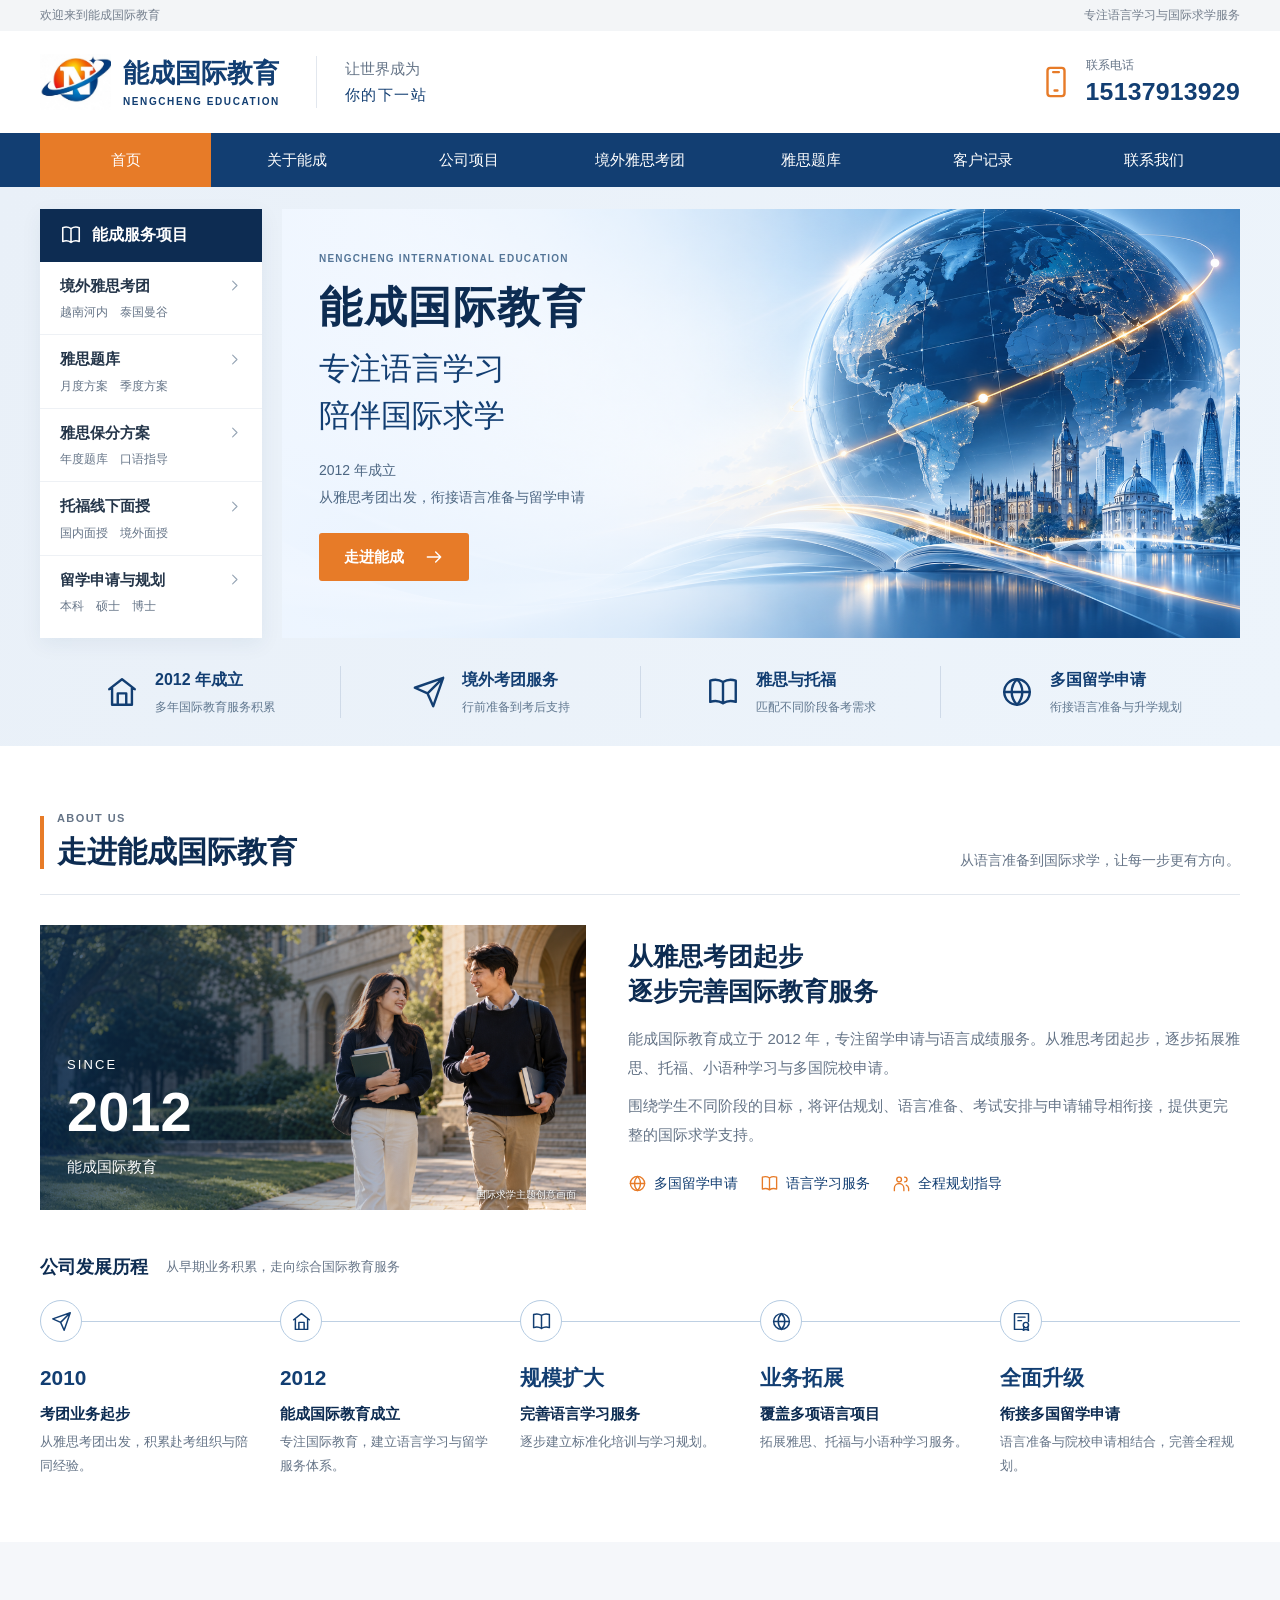
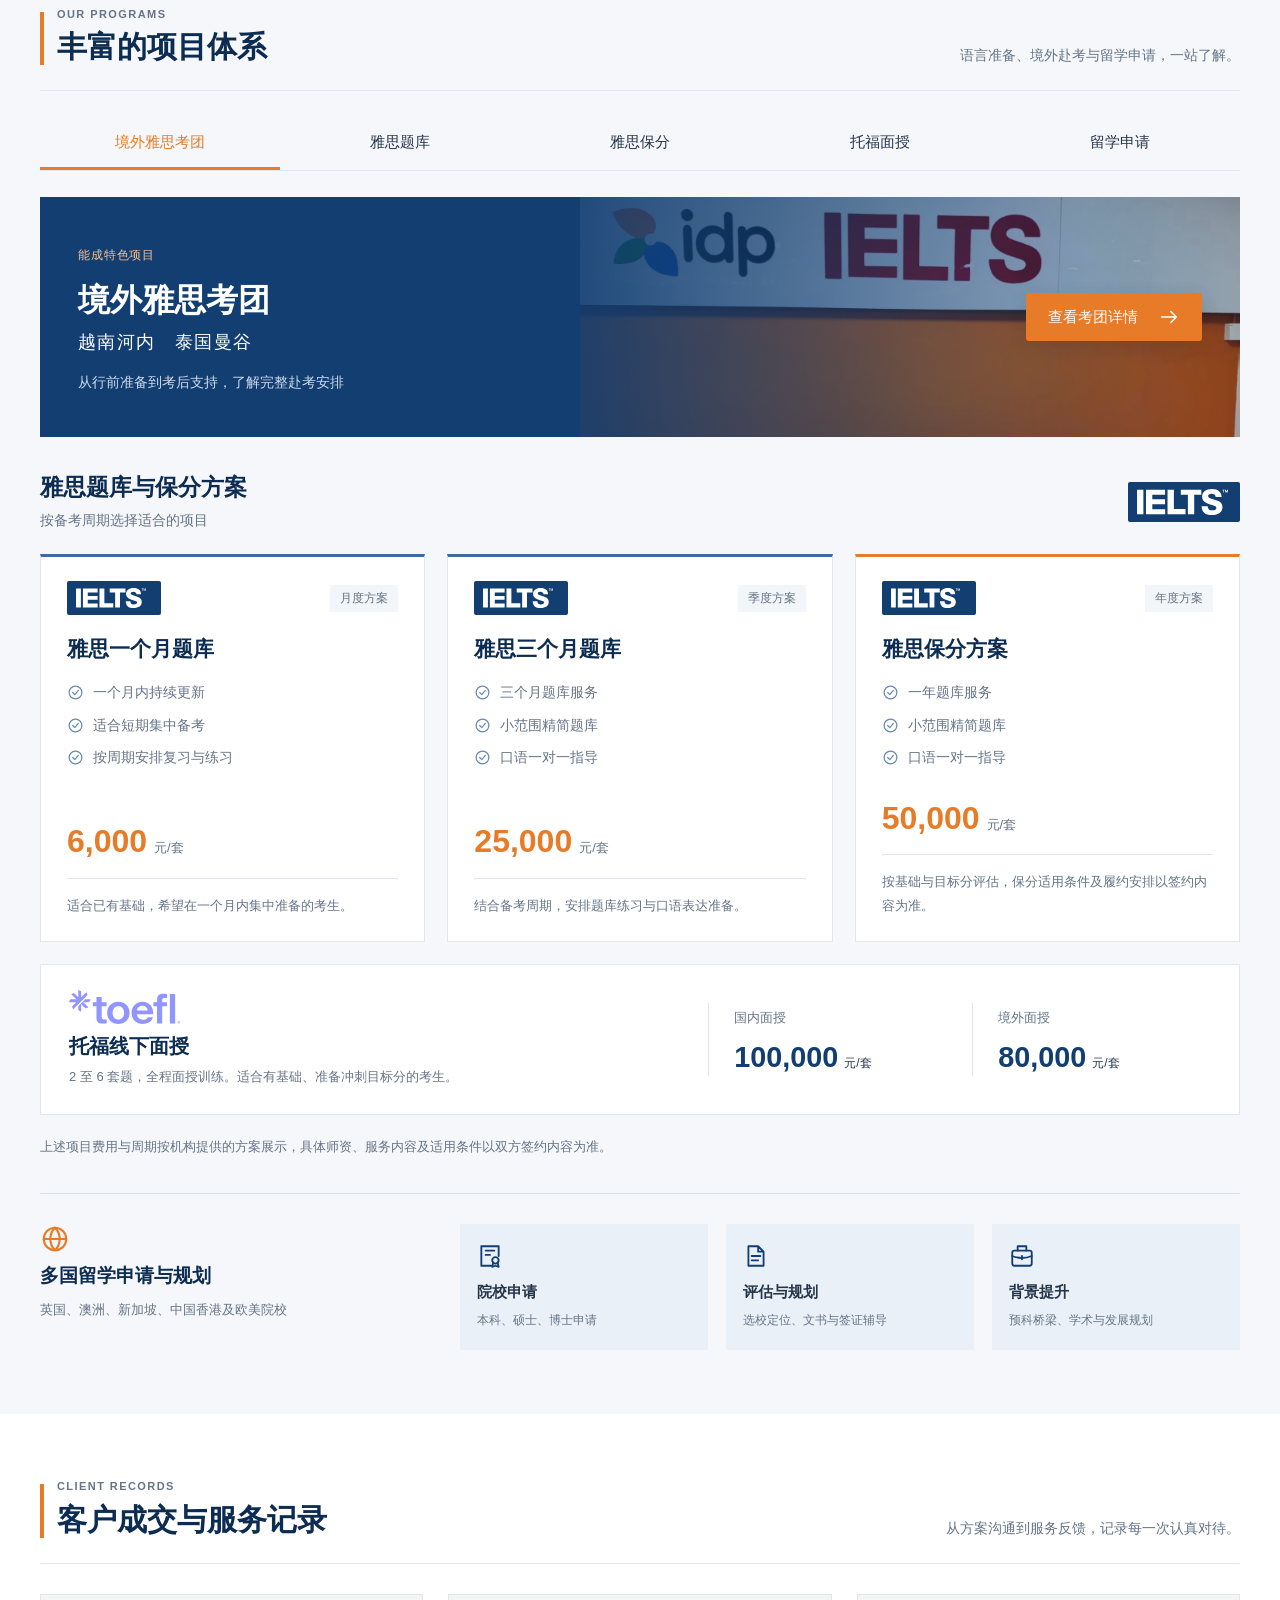
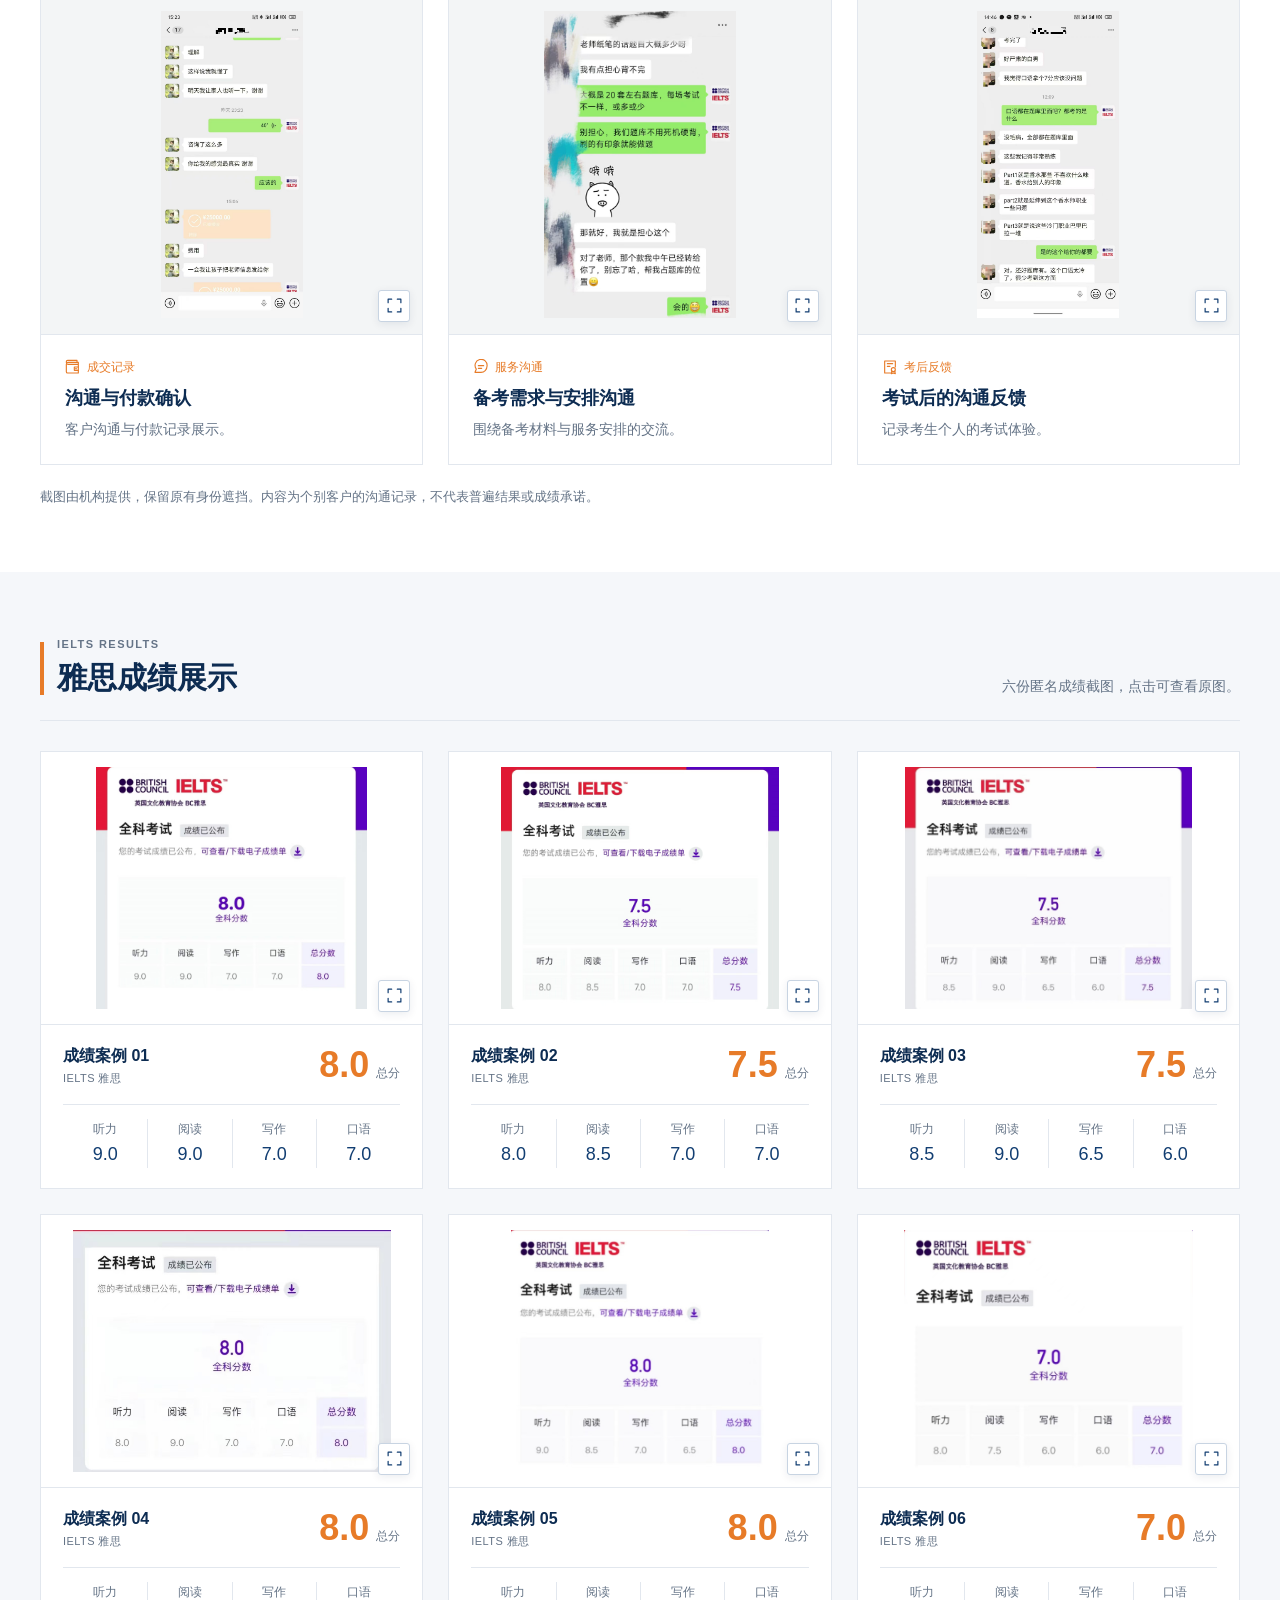
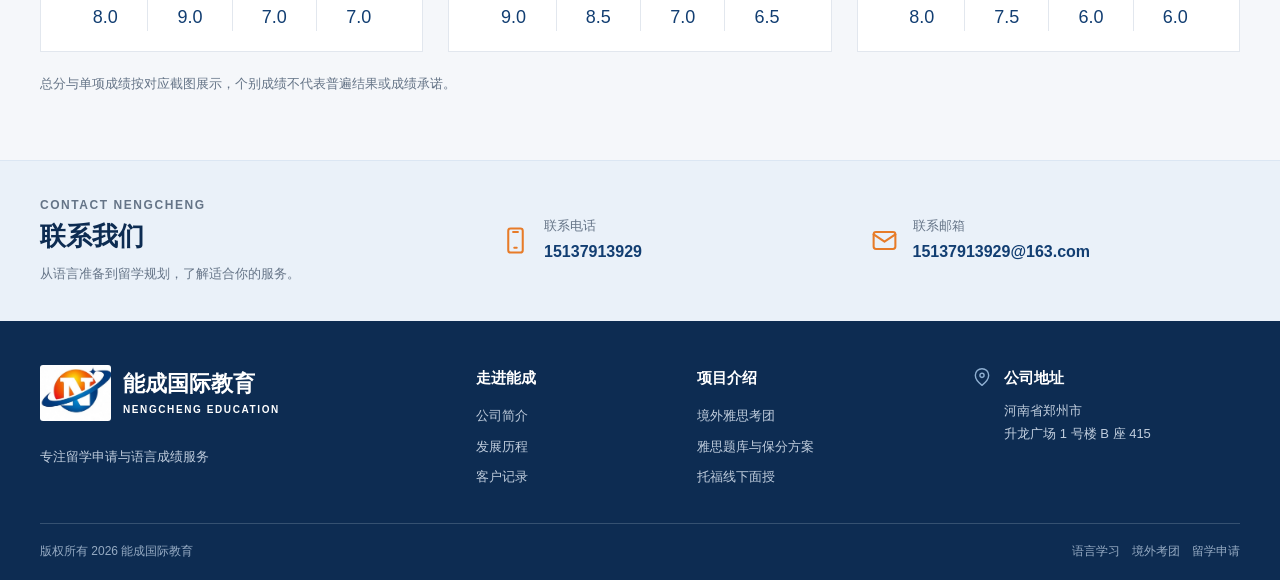
==== commit 72a0a47c: "Rebuild static institution site and simplify home tour to banner" ====
--- a/index.html
+++ b/index.html
@@ -1,6 +1,5 @@
 <!DOCTYPE html>
-<html lang="zh-CN"><head><meta charset="utf-8"><meta name="viewport" content="width=device-width,initial-scale=1"><meta name="theme-color" content="#123e72"><meta name="description" content="能成国际教育成立于2012年，从雅思考团起步，提供留学申请与语言成绩服务。了解公司历程、境外雅思考团、雅思题库、雅思保分方案与托福线下面授。"><title>能成国际教育，留学申请与语言成绩服务</title><link rel="icon" href="data:image/svg+xml,%3Csvg xmlns='http://www.w3.org/2000/svg' viewBox='0 0 64 64'%3E%3Crect width='64' height='64' rx='12' fill='%230d2c43'/%3E%3Ctext x='32' y='47' text-anchor='middle' font-family='Georgia' font-size='47' font-weight='bold' fill='%23f09b56'%3EN%3C/text%3E%3C/svg%3E" type="image/svg+xml"><link rel="stylesheet" href="styles.css?v=6"><script src="config.js?v=4" defer></script><script src="scores.js" defer></script><script src="script.js?v=6" defer></script><link rel="stylesheet" href="brand-refresh.css?v=2"><link rel="stylesheet" href="icons.css?v=1"><link rel="stylesheet" href="company-home.css?v=2"></head>
-<body class="page-home company-home"><a href="#main" class="skip-link">跳转到正文</a><svg class="svg-library" aria-hidden="true" xmlns="http://www.w3.org/2000/svg">
+<html lang="zh-CN"><head><meta charset="utf-8"><meta name="viewport" content="width=device-width,initial-scale=1"><meta name="theme-color" content="#123e72"><meta name="description" content="能成国际教育成立于2012年，提供境外雅思考团、雅思题库、托福面授与多国留学申请服务。了解公司、项目、客户记录及考团环境。"><title>能成国际教育 | 语言学习、境外雅思考团与留学申请</title><link rel="icon" href="assets/favicon.svg" type="image/svg+xml"><link rel="stylesheet" href="site.css?v=20261003"><script src="config.js?v=20261003" defer></script><script src="scores.js" defer></script><script src="script.js?v=20261003" defer></script></head><body class="page-home"><a href="#main" class="skip-link">跳转到正文</a><svg class="svg-library" aria-hidden="true" xmlns="http://www.w3.org/2000/svg">
 <symbol id="i-phone" viewBox="0 0 24 24"><rect x="6" y="2" width="12" height="20" rx="2"/><path d="M10 5h4M11 18h2"/></symbol>
 <symbol id="i-mail" viewBox="0 0 24 24"><rect x="3" y="5" width="18" height="14" rx="2"/><path d="m3 7 9 6 9-6"/></symbol>
 <symbol id="i-close" viewBox="0 0 24 24"><path d="m6 6 12 12M6 18 18 6"/></symbol>
@@ -33,69 +32,8 @@
 <symbol id="i-briefcase" viewBox="0 0 24 24"><rect x="3" y="7" width="18" height="14" rx="2"/><path d="M8 7V3h8v4M3 12a24 24 0 0 0 18 0m-9 0v3"/></symbol>
 <symbol id="i-wallet" viewBox="0 0 24 24"><path d="M20 8V5H5a3 3 0 0 0-3 3v11a2 2 0 0 0 2 2h16V8H5a3 3 0 0 1-3-3V4a2 2 0 0 1 2-2h14v3"/><path d="M20 12h-6v5h6m-4-2.5h1"/></symbol>
 <symbol id="i-certificate" viewBox="0 0 24 24"><path d="M13 21H4V3h16v9M8 7h8m-8 4h4"/><circle cx="17" cy="16" r="3"/><path d="m15 18-1 4 3-1 3 1-1-4"/></symbol>
-</svg>
-<header class="site-header"><div class="container header-inner"><a class="brand" href="index.html" aria-label="能成国际教育首页"><span class="brand-mark" aria-hidden="true"></span><span class="brand-text">能成国际教育<small>NENGCHENG EDUCATION</small></span></a><button class="menu-toggle" aria-label="打开导航" aria-expanded="false" aria-controls="site-nav"><svg class="icon inline-icon menu-open" aria-hidden="true" focusable="false"><use href="#i-menu"/></svg><svg class="icon inline-icon menu-close" aria-hidden="true" focusable="false"><use href="#i-close"/></svg></button><nav id="site-nav" class="site-nav" aria-label="主导航"><a href="index.html" class="active" aria-current="page">首页</a><a href="#history">公司历程</a><a href="#services">公司项目</a><a href="exam-tours.html">雅思考团</a><a href="#transactions">成交记录</a><a class="nav-contact" href="#contact">联系我们</a></nav></div></header><main id="main">
-<section class="company-hero" id="about" aria-labelledby="company-title">
-  <img class="company-banner" src="assets/company-banner-v1.png" width="1942" height="809" alt="蓝色地球、国际城市与展开的书页，能成国际教育品牌创意视觉" fetchpriority="high">
-  <div class="company-banner-wash" aria-hidden="true"></div>
-  <div class="container company-hero-inner">
-    <div class="company-hero-copy">
-      <p class="company-eyebrow">NENGCHENG INTERNATIONAL EDUCATION</p>
-      <h1 id="company-title">能成国际教育</h1>
-      <p class="company-hero-lead">专注留学申请<br>与语言成绩服务</p>
-      <p class="company-hero-description">2012 年成立，从语言准备到国际求学，<br>为每一个向往世界的你，规划清晰的下一步。</p>
-      <div class="company-hero-actions"><a class="company-button" href="#services">了解我们的项目<svg class="icon " aria-hidden="true" focusable="false"><use href="#i-arrow-right"/></svg></a><a class="company-link" href="#history">走进能成<svg class="icon " aria-hidden="true" focusable="false"><use href="#i-arrow-down"/></svg></a></div>
-    </div>
-  </div>
-  <div class="company-pillars"><div class="container company-pillars-inner">
-    <div><svg class="icon " aria-hidden="true" focusable="false"><use href="#i-globe"/></svg><p><strong>多国留学申请</strong><span>本科、硕士与博士申请</span></p></div>
-    <div><svg class="icon " aria-hidden="true" focusable="false"><use href="#i-book"/></svg><p><strong>语言成绩服务</strong><span>雅思、托福与小语种</span></p></div>
-    <div><svg class="icon " aria-hidden="true" focusable="false"><use href="#i-people"/></svg><p><strong>全程规划指导</strong><span>选校定位、文书与签证辅导</span></p></div>
-  </div></div>
-</section>
-<section class="company-history company-section" id="history" aria-labelledby="history-title"><div class="container">
-  <div class="company-history-intro">
-    <div><p class="company-eyebrow">ABOUT NENGCHENG</p><h2 id="history-title">从雅思考团起步，<br>让求学服务更完整。</h2></div>
-    <div class="company-intro-text"><p>能成国际教育成立于 2012 年，专注留学申请与语言成绩服务。从雅思考团起步，逐步拓展语言学习、多国院校申请与全程规划，陪伴学生走好国际求学的每一步。</p><p>围绕不同阶段的目标，将评估规划、语言准备、考试安排与申请辅导相衔接，让每一步都更有方向。</p></div>
-  </div>
-  <div class="history-label"><svg class="icon " aria-hidden="true" focusable="false"><use href="#i-calendar"/></svg><h3>公司历程</h3><span>每一步积累，走向更完整的服务</span></div>
-  <ol class="company-timeline">
-    <li><span class="timeline-mark"><svg class="icon " aria-hidden="true" focusable="false"><use href="#i-plane"/></svg></span><p class="timeline-time">2010<span>业务起步</span></p><h4>雅思考团起步</h4><p>从雅思考团服务出发，积累赴考组织与陪同经验。</p></li>
-    <li><span class="timeline-mark"><svg class="icon " aria-hidden="true" focusable="false"><use href="#i-home"/></svg></span><p class="timeline-time">2012<span>公司成立</span></p><h4>能成国际教育成立</h4><p>专注国际教育，逐步建立语言学习与留学服务体系。</p></li>
-    <li><span class="timeline-mark"><svg class="icon " aria-hidden="true" focusable="false"><use href="#i-book"/></svg></span><p class="timeline-stage">规模扩大</p><h4>建立标准化学习服务</h4><p>完善语言培训与学习规划，持续积累服务经验。</p></li>
-    <li><span class="timeline-mark"><svg class="icon " aria-hidden="true" focusable="false"><use href="#i-globe"/></svg></span><p class="timeline-stage">业务拓展</p><h4>拓展语言成绩项目</h4><p>覆盖雅思、托福与小语种，回应不同学习需求。</p></li>
-    <li><span class="timeline-mark"><svg class="icon " aria-hidden="true" focusable="false"><use href="#i-certificate"/></svg></span><p class="timeline-stage">全面升级</p><h4>衔接多国留学申请</h4><p>将语言准备与院校申请衔接，提供全程规划指导。</p></li>
-  </ol>
-</div></section>
-<section class="company-projects company-section" id="services" aria-labelledby="projects-title"><div class="container">
-  <div class="company-section-heading"><div><p class="company-eyebrow">OUR PROGRAMS</p><h2 id="projects-title">我们的项目</h2></div><p>从语言备考到境外赴考，<br>找到适合当前目标的服务方案。</p></div>
-  <nav class="project-directory" aria-label="项目快速导航">
-    <a href="#tour-program"><svg class="icon " aria-hidden="true" focusable="false"><use href="#i-plane"/></svg><span>境外雅思考团<small>老师带队，全程陪同</small></span><svg class="icon directory-arrow" aria-hidden="true" focusable="false"><use href="#i-arrow-down"/></svg></a>
-    <a href="#ielts-program"><svg class="icon " aria-hidden="true" focusable="false"><use href="#i-book"/></svg><span>雅思题库<small>一个月与三个月方案</small></span><svg class="icon directory-arrow" aria-hidden="true" focusable="false"><use href="#i-arrow-down"/></svg></a>
-    <a href="#assurance-program"><svg class="icon " aria-hidden="true" focusable="false"><use href="#i-shield"/></svg><span>雅思保分方案<small>一年题库与口语指导</small></span><svg class="icon directory-arrow" aria-hidden="true" focusable="false"><use href="#i-arrow-down"/></svg></a>
-    <a href="#toefl-program"><svg class="icon " aria-hidden="true" focusable="false"><use href="#i-headset"/></svg><span>托福线下面授<small>国内与境外面授选择</small></span><svg class="icon directory-arrow" aria-hidden="true" focusable="false"><use href="#i-arrow-down"/></svg></a>
-  </nav>
-  <article class="tour-program" id="tour-program" aria-labelledby="tour-program-title">
-    <div class="tour-program-content"><p class="program-kicker"><svg class="icon " aria-hidden="true" focusable="false"><use href="#i-plane"/></svg>重点项目</p><h3 id="tour-program-title">境外雅思考团</h3><p class="tour-program-cities"><svg class="icon " aria-hidden="true" focusable="false"><use href="#i-pin"/></svg>越南河内<span></span><svg class="icon " aria-hidden="true" focusable="false"><use href="#i-pin"/></svg>泰国曼谷</p><p class="tour-program-description">国内老师统一带队，全程陪同。<br>从报名到返程，把每一步安排清楚。</p><ul class="tour-program-points"><li><svg class="icon " aria-hidden="true" focusable="false"><use href="#i-file"/></svg><span>境外考试报名</span></li><li><svg class="icon " aria-hidden="true" focusable="false"><use href="#i-bed"/></svg><span>五星同级双人间</span></li><li><svg class="icon " aria-hidden="true" focusable="false"><use href="#i-bus"/></svg><span>接机与统一送考</span></li><li><svg class="icon " aria-hidden="true" focusable="false"><use href="#i-headset"/></svg><span>行前与口语培训</span></li></ul><div class="tour-program-prices"><div><span>不含机票方案</span><div class="program-price"><svg class="icon " aria-hidden="true" focusable="false"><use href="#i-wallet"/></svg><strong data-price-key="tourWithoutAirfare">12,800</strong><span>元每人</span></div></div><div><span>含往返机票方案</span><div class="program-price"><svg class="icon " aria-hidden="true" focusable="false"><use href="#i-wallet"/></svg><strong data-price>15,000</strong><span>元每人</span></div></div></div><p class="program-note">10 人成团，每月固定考期；机票随行情浮动，具体安排以团期确认为准。</p><div class="tour-program-actions"><a class="company-button" href="exam-tours.html">查看考团与服务流程<svg class="icon " aria-hidden="true" focusable="false"><use href="#i-arrow-right"/></svg></a><a class="company-link" href="#contact">咨询近期考期<svg class="icon " aria-hidden="true" focusable="false"><use href="#i-arrow-right"/></svg></a></div></div>
-    <div class="tour-program-visual"><figure><button class="image-trigger tour-program-photo" data-image="assets/exam-center.jpg" data-caption="雅思考点大厅，环境参考，实际考点以报名确认为准" aria-label="查看雅思考点大厅参考照片"><img src="assets/exam-center.jpg" width="1706" height="1279" alt="雅思考点大厅参考照片，完整保留原图来源标识" loading="lazy"><span><svg class="icon " aria-hidden="true" focusable="false"><use href="#i-expand"/></svg></span></button><figcaption>雅思考点环境参考</figcaption></figure><div class="tour-program-note"><svg class="icon " aria-hidden="true" focusable="false"><use href="#i-people"/></svg><p><strong>有人陪同，也更从容。</strong><span>老师带队出境，家长可陪同出行。</span></p></div></div>
-  </article>
-  <div class="language-programs">
-    <section class="ielts-program" id="ielts-program" aria-labelledby="ielts-program-title"><div class="program-section-heading"><div><p class="company-eyebrow">IELTS PREPARATION</p><h3 id="ielts-program-title">雅思题库</h3></div><span class="official-exam-logo"><img src="assets/ielts-logo.svg" alt="IELTS 官方标识" width="262" height="75"></span></div><div class="ielts-plan-grid">
-      <article class="language-plan"><div class="plan-period"><svg class="icon " aria-hidden="true" focusable="false"><use href="#i-calendar"/></svg>一个月方案</div><h4>雅思精准考场题库</h4><ul class="program-list"><li><svg class="icon " aria-hidden="true" focusable="false"><use href="#i-check"/></svg><span>一个月内无限更新</span></li><li><svg class="icon " aria-hidden="true" focusable="false"><use href="#i-check"/></svg><span>适合分差小、短期冲刺的考生</span></li></ul><div class="program-price"><svg class="icon " aria-hidden="true" focusable="false"><use href="#i-wallet"/></svg><strong data-price-key="ieltsMonth">6,000</strong><span>元每套</span></div><div class="plan-actions"><button class="image-trigger poster-link" data-image="assets/package-ielts-month.jpg" data-caption="雅思一个月题库，机构提供的套餐海报" aria-label="查看雅思一个月题库海报"><svg class="icon " aria-hidden="true" focusable="false"><use href="#i-file"/></svg>查看套餐海报</button><a class="company-link" href="#contact">咨询方案<svg class="icon " aria-hidden="true" focusable="false"><use href="#i-arrow-right"/></svg></a></div></article>
-      <article class="language-plan"><div class="plan-period"><svg class="icon " aria-hidden="true" focusable="false"><use href="#i-calendar"/></svg>三个月方案</div><h4>雅思考场题库</h4><ul class="program-list"><li><svg class="icon " aria-hidden="true" focusable="false"><use href="#i-check"/></svg><span>小范围精简题库</span></li><li><svg class="icon " aria-hidden="true" focusable="false"><use href="#i-check"/></svg><span>考前一对一口语指导</span></li></ul><div class="program-price"><svg class="icon " aria-hidden="true" focusable="false"><use href="#i-wallet"/></svg><strong data-price-key="ieltsQuarter">25,000</strong><span>元每套</span></div><div class="plan-actions"><button class="image-trigger poster-link" data-image="assets/package-ielts-quarter.jpg" data-caption="雅思三个月题库，机构提供的套餐海报" aria-label="查看雅思三个月题库海报"><svg class="icon " aria-hidden="true" focusable="false"><use href="#i-file"/></svg>查看套餐海报</button><a class="company-link" href="#contact">咨询方案<svg class="icon " aria-hidden="true" focusable="false"><use href="#i-arrow-right"/></svg></a></div></article>
-    </div></section>
-    <section class="assurance-program" id="assurance-program" aria-labelledby="assurance-program-title"><p class="program-kicker"><svg class="icon " aria-hidden="true" focusable="false"><use href="#i-shield"/></svg>年度方案</p><h3 id="assurance-program-title">雅思保分方案</h3><p class="assurance-program-subtitle">一年题库，配合一对一口语指导。</p><ul class="program-list"><li><svg class="icon " aria-hidden="true" focusable="false"><use href="#i-calendar"/></svg><span>一年题库服务</span></li><li><svg class="icon " aria-hidden="true" focusable="false"><use href="#i-book"/></svg><span>小范围精简题库</span></li><li><svg class="icon " aria-hidden="true" focusable="false"><use href="#i-chat"/></svg><span>口语一对一指导</span></li></ul><div class="program-price"><svg class="icon " aria-hidden="true" focusable="false"><use href="#i-wallet"/></svg><strong data-price-key="ieltsYear">50,000</strong><span>元每套</span></div><p class="assurance-terms">根据基础与目标分评估服务方案。保分适用条件、目标分与履约安排，以双方签约内容为准。</p><div class="plan-actions"><button class="image-trigger poster-link" data-image="assets/package-ielts-year.jpg" data-caption="雅思一年题库，机构提供的套餐海报" aria-label="查看雅思一年题库海报"><svg class="icon " aria-hidden="true" focusable="false"><use href="#i-file"/></svg>查看套餐海报</button><a class="company-link" href="#contact">了解方案<svg class="icon " aria-hidden="true" focusable="false"><use href="#i-arrow-right"/></svg></a></div></section>
-  </div>
-  <article class="toefl-program" id="toefl-program" aria-labelledby="toefl-program-title"><div class="toefl-program-heading"><span class="official-exam-logo"><img src="assets/toefl-logo.svg" alt="TOEFL 官方标识" width="262" height="75"></span><h3 id="toefl-program-title">托福线下面授</h3><p>2 至 6 套题，全程面授训练。<br>适合有基础、冲刺目标分的考生。</p></div><div class="toefl-price"><span>国内面授</span><div class="program-price"><svg class="icon " aria-hidden="true" focusable="false"><use href="#i-wallet"/></svg><strong data-price-key="toeflDomestic">100,000</strong><span>元每套</span></div></div><div class="toefl-price"><span>境外面授</span><div class="program-price"><svg class="icon " aria-hidden="true" focusable="false"><use href="#i-wallet"/></svg><strong data-price-key="toeflOverseas">80,000</strong><span>元每套</span></div></div><div class="toefl-program-actions"><a class="company-link" href="#contact">咨询面授<svg class="icon " aria-hidden="true" focusable="false"><use href="#i-arrow-right"/></svg></a><button class="image-trigger poster-link" data-image="assets/package-toefl.jpg" data-caption="托福线下面授，机构提供的套餐海报" aria-label="查看托福线下面授海报"><svg class="icon " aria-hidden="true" focusable="false"><use href="#i-file"/></svg>查看套餐海报</button></div></article>
-  <p class="programs-source-note">套餐周期与费用按机构提供的方案整理，师资、服务范围及退款政策的适用条件，以咨询及签约条款为准。</p>
-  <div class="company-supporting"><div><svg class="icon " aria-hidden="true" focusable="false"><use href="#i-globe"/></svg><p><strong>多国留学申请</strong><span>英国、澳洲、新加坡、中国香港及欧美院校</span></p></div><div><svg class="icon " aria-hidden="true" focusable="false"><use href="#i-file"/></svg><p><strong>申请与规划服务</strong><span>本科、硕士、博士申请，预科桥梁与背景提升</span></p></div><a class="company-link" href="#contact">了解留学规划<svg class="icon " aria-hidden="true" focusable="false"><use href="#i-arrow-right"/></svg></a></div>
-</div></section>
-<section class="company-records company-section" id="transactions" aria-labelledby="records-title"><div class="container">
-  <div class="company-section-heading"><div><p class="company-eyebrow">CLIENT RECORDS</p><h2 id="records-title">客户成交与服务记录</h2></div><p>从沟通确认到服务开启，<br>每一次选择，都认真对待。</p></div>
-  <div class="records-pending"><div class="records-pending-labels"><span><svg class="icon " aria-hidden="true" focusable="false"><use href="#i-chat"/></svg>客户成交记录</span><span><svg class="icon " aria-hidden="true" focusable="false"><use href="#i-wallet"/></svg>付款凭证</span></div><div class="records-pending-body"><svg class="icon " aria-hidden="true" focusable="false"><use href="#i-file"/></svg><div><h3>真实记录整理中</h3><p>成交记录与付款凭证将在资料整理、授权及脱敏后展示。</p></div><a class="company-link" href="#contact">咨询服务详情<svg class="icon " aria-hidden="true" focusable="false"><use href="#i-arrow-right"/></svg></a></div></div>
-</div></section>
-<section class="home-section home-results" id="results" aria-labelledby="results-title"><div class="container"><div class="center-heading"><p class="section-kicker">IELTS RESULTS</p><h2 id="results-title">语言成绩，<em>看得见的学习成果</em></h2><p><span class="meta-points"><span><svg class="icon inline-icon " aria-hidden="true" focusable="false"><use href="#i-file"/></svg>六份匿名成绩</span><span><svg class="icon inline-icon " aria-hidden="true" focusable="false"><use href="#i-check"/></svg>总分与单项对应</span><span><svg class="icon inline-icon " aria-hidden="true" focusable="false"><use href="#i-expand"/></svg>点击查看原图</span></span></p></div>
-<div class="score-grid">
+</svg><div class="utility-bar"><div class="container"><span>欢迎来到能成国际教育</span><span>专注语言学习与国际求学服务</span></div></div>
+<header class="site-header"><div class="container masthead"><a class="brand" href="index.html" aria-label="能成国际教育首页"><span class="brand-mark" aria-hidden="true"></span><span class="brand-text">能成国际教育<small>NENGCHENG EDUCATION</small></span></a><p class="brand-motto">让世界成为<span>你的下一站</span></p><div class="header-contact"><svg class="icon" aria-hidden="true" focusable="false"><use href="#i-phone"/></svg><div><span>联系电话</span><strong data-contact-phone>15137913929</strong></div></div><button class="menu-toggle" aria-label="打开导航" aria-expanded="false" aria-controls="site-nav"><svg class="icon" aria-hidden="true" focusable="false"><use href="#i-menu"/></svg><svg class="icon" aria-hidden="true" focusable="false"><use href="#i-close"/></svg></button></div><div class="nav-bar"><nav class="container site-nav" id="site-nav" aria-label="主导航"><a href="index.html" class="active" aria-current="page">首页</a><a href="#about">关于能成</a><a href="#services">公司项目</a><a href="exam-tours.html">境外雅思考团</a><a href="#ielts-programs">雅思题库</a><a href="#transactions">客户记录</a><a href="#contact">联系我们</a></nav></div></header><main id="main"><section class="hero-section" aria-labelledby="company-title"><div class="container hero-layout"><aside class="project-directory" aria-label="项目快速导航"><h2><svg class="icon" aria-hidden="true" focusable="false"><use href="#i-book"/></svg>能成服务项目</h2><a href="exam-tours.html"><strong>境外雅思考团<svg class="icon" aria-hidden="true" focusable="false"><use href="#i-chevron"/></svg></strong><span>越南河内　泰国曼谷</span></a><a href="#ielts-programs"><strong>雅思题库<svg class="icon" aria-hidden="true" focusable="false"><use href="#i-chevron"/></svg></strong><span>月度方案　季度方案</span></a><a href="#assurance"><strong>雅思保分方案<svg class="icon" aria-hidden="true" focusable="false"><use href="#i-chevron"/></svg></strong><span>年度题库　口语指导</span></a><a href="#toefl-program"><strong>托福线下面授<svg class="icon" aria-hidden="true" focusable="false"><use href="#i-chevron"/></svg></strong><span>国内面授　境外面授</span></a><a href="#study-services"><strong>留学申请与规划<svg class="icon" aria-hidden="true" focusable="false"><use href="#i-chevron"/></svg></strong><span>本科　硕士　博士</span></a></aside><div class="brand-banner"><img src="assets/company-banner-v1.png" width="1942" height="809" alt="地球、书页与国际城市组成的能成品牌创意画面" fetchpriority="high"><div class="banner-copy"><p class="eyebrow">NENGCHENG INTERNATIONAL EDUCATION</p><h1 id="company-title">能成国际教育</h1><h2>专注语言学习<br>陪伴国际求学</h2><p>2012 年成立<br>从雅思考团出发，衔接语言准备与留学申请</p><a class="button" href="#about">走进能成<svg class="icon" aria-hidden="true" focusable="false"><use href="#i-arrow-right"/></svg></a></div></div></div><div class="container brand-highlights"><div><svg class="icon" aria-hidden="true" focusable="false"><use href="#i-home"/></svg><p><strong>2012 年成立</strong><span>多年国际教育服务积累</span></p></div><div><svg class="icon" aria-hidden="true" focusable="false"><use href="#i-plane"/></svg><p><strong>境外考团服务</strong><span>行前准备到考后支持</span></p></div><div><svg class="icon" aria-hidden="true" focusable="false"><use href="#i-book"/></svg><p><strong>雅思与托福</strong><span>匹配不同阶段备考需求</span></p></div><div><svg class="icon" aria-hidden="true" focusable="false"><use href="#i-globe"/></svg><p><strong>多国留学申请</strong><span>衔接语言准备与升学规划</span></p></div></div></section><section class="section about-section" id="about"><div class="container"><div class="section-heading"><div><p class="eyebrow">ABOUT US</p><h2>走进能成国际教育</h2></div><p>从语言准备到国际求学，让每一步更有方向。</p></div><div class="about-grid"><figure class="about-visual"><img src="assets/campus-hero.png" alt="国际校园生活主题创意画面" loading="lazy"><figcaption>国际求学主题创意画面</figcaption><div><span>SINCE</span><strong>2012</strong><p>能成国际教育</p></div></figure><div class="about-copy"><h3>从雅思考团起步<br>逐步完善国际教育服务</h3><p>能成国际教育成立于 2012 年，专注留学申请与语言成绩服务。从雅思考团起步，逐步拓展雅思、托福、小语种学习与多国院校申请。</p><p>围绕学生不同阶段的目标，将评估规划、语言准备、考试安排与申请辅导相衔接，提供更完整的国际求学支持。</p><div class="about-values"><span><svg class="icon" aria-hidden="true" focusable="false"><use href="#i-globe"/></svg>多国留学申请</span><span><svg class="icon" aria-hidden="true" focusable="false"><use href="#i-book"/></svg>语言学习服务</span><span><svg class="icon" aria-hidden="true" focusable="false"><use href="#i-people"/></svg>全程规划指导</span></div></div></div><div class="history-heading" id="history"><h3>公司发展历程</h3><span>从早期业务积累，走向综合国际教育服务</span></div><ol class="history-line"><li><span class="history-dot"><svg class="icon" aria-hidden="true" focusable="false"><use href="#i-plane"/></svg></span><strong>2010</strong><h4>考团业务起步</h4><p>从雅思考团出发，积累赴考组织与陪同经验。</p></li><li><span class="history-dot"><svg class="icon" aria-hidden="true" focusable="false"><use href="#i-home"/></svg></span><strong>2012</strong><h4>能成国际教育成立</h4><p>专注国际教育，建立语言学习与留学服务体系。</p></li><li><span class="history-dot"><svg class="icon" aria-hidden="true" focusable="false"><use href="#i-book"/></svg></span><strong>规模扩大</strong><h4>完善语言学习服务</h4><p>逐步建立标准化培训与学习规划。</p></li><li><span class="history-dot"><svg class="icon" aria-hidden="true" focusable="false"><use href="#i-globe"/></svg></span><strong>业务拓展</strong><h4>覆盖多项语言项目</h4><p>拓展雅思、托福与小语种学习服务。</p></li><li><span class="history-dot"><svg class="icon" aria-hidden="true" focusable="false"><use href="#i-certificate"/></svg></span><strong>全面升级</strong><h4>衔接多国留学申请</h4><p>语言准备与院校申请相结合，完善全程规划。</p></li></ol></div></section><section class="section tint-section" id="services"><div class="container"><div class="section-heading"><div><p class="eyebrow">OUR PROGRAMS</p><h2>丰富的项目体系</h2></div><p>语言准备、境外赴考与留学申请，一站了解。</p></div><nav class="project-tabs" aria-label="项目目录"><a class="project-tab" href="#featured-tour">境外雅思考团<svg class="icon" aria-hidden="true" focusable="false"><use href="#i-arrow-right"/></svg></a><a class="project-tab" href="#ielts-programs">雅思题库<svg class="icon" aria-hidden="true" focusable="false"><use href="#i-arrow-right"/></svg></a><a class="project-tab" href="#assurance">雅思保分<svg class="icon" aria-hidden="true" focusable="false"><use href="#i-arrow-right"/></svg></a><a class="project-tab" href="#toefl-program">托福面授<svg class="icon" aria-hidden="true" focusable="false"><use href="#i-arrow-right"/></svg></a><a class="project-tab" href="#study-services">留学申请<svg class="icon" aria-hidden="true" focusable="false"><use href="#i-arrow-right"/></svg></a></nav><a class="tour-banner" id="featured-tour" href="exam-tours.html" aria-label="了解境外雅思考团详情"><img src="assets/center-idp.jpg" alt="雅思考点接待区，环境参考" loading="lazy"><div class="tour-banner-copy"><span class="feature-label">能成特色项目</span><h3>境外雅思考团</h3><p>越南河内　泰国曼谷</p><span class="tour-banner-description">从行前准备到考后支持，了解完整赴考安排</span></div><span class="tour-banner-button">查看考团详情<svg class="icon" aria-hidden="true" focusable="false"><use href="#i-arrow-right"/></svg></span></a><div class="subsection-heading" id="ielts-programs"><div><h3>雅思题库与保分方案</h3><p>按备考周期选择适合的项目</p></div><img class="exam-logo" src="assets/ielts-logo.svg" width="152" height="45" alt="IELTS 雅思"></div><div class="program-grid"><article class="program-card" id="month-plan"><div class="program-top"><img class="exam-logo" src="assets/ielts-logo.svg" alt="IELTS 雅思" width="152" height="45"><span>月度方案</span></div><h3>雅思一个月题库</h3><ul class="icon-list"><li><svg class="icon" aria-hidden="true" focusable="false"><use href="#i-check"/></svg><span>一个月内持续更新</span></li><li><svg class="icon" aria-hidden="true" focusable="false"><use href="#i-check"/></svg><span>适合短期集中备考</span></li><li><svg class="icon" aria-hidden="true" focusable="false"><use href="#i-check"/></svg><span>按周期安排复习与练习</span></li></ul><div class="program-price"><strong data-price-key="ieltsMonth">6,000</strong><span>元/套</span></div><p class="program-note">适合已有基础，希望在一个月内集中准备的考生。</p></article><article class="program-card" id="quarter-plan"><div class="program-top"><img class="exam-logo" src="assets/ielts-logo.svg" alt="IELTS 雅思" width="152" height="45"><span>季度方案</span></div><h3>雅思三个月题库</h3><ul class="icon-list"><li><svg class="icon" aria-hidden="true" focusable="false"><use href="#i-check"/></svg><span>三个月题库服务</span></li><li><svg class="icon" aria-hidden="true" focusable="false"><use href="#i-check"/></svg><span>小范围精简题库</span></li><li><svg class="icon" aria-hidden="true" focusable="false"><use href="#i-check"/></svg><span>口语一对一指导</span></li></ul><div class="program-price"><strong data-price-key="ieltsQuarter">25,000</strong><span>元/套</span></div><p class="program-note">结合备考周期，安排题库练习与口语表达准备。</p></article><article class="program-card" id="assurance"><div class="program-top"><img class="exam-logo" src="assets/ielts-logo.svg" alt="IELTS 雅思" width="152" height="45"><span>年度方案</span></div><h3>雅思保分方案</h3><ul class="icon-list"><li><svg class="icon" aria-hidden="true" focusable="false"><use href="#i-check"/></svg><span>一年题库服务</span></li><li><svg class="icon" aria-hidden="true" focusable="false"><use href="#i-check"/></svg><span>小范围精简题库</span></li><li><svg class="icon" aria-hidden="true" focusable="false"><use href="#i-check"/></svg><span>口语一对一指导</span></li></ul><div class="program-price"><strong data-price-key="ieltsYear">50,000</strong><span>元/套</span></div><p class="program-note">按基础与目标分评估，保分适用条件及履约安排以签约内容为准。</p></article></div><article class="toefl-band" id="toefl-program"><div><img src="assets/toefl-logo.svg" class="exam-logo toefl-logo" alt="TOEFL 托福" width="262" height="75"><h3>托福线下面授</h3><p>2 至 6 套题，全程面授训练。适合有基础、准备冲刺目标分的考生。</p></div><div class="toefl-prices"><div><span>国内面授</span><p><strong data-price-key="toeflDomestic">100,000</strong>元/套</p></div><div><span>境外面授</span><p><strong data-price-key="toeflOverseas">80,000</strong>元/套</p></div></div></article><p class="fine-print">上述项目费用与周期按机构提供的方案展示，具体师资、服务内容及适用条件以双方签约内容为准。</p><div class="study-band" id="study-services"><div><svg class="icon" aria-hidden="true" focusable="false"><use href="#i-globe"/></svg><h3>多国留学申请与规划</h3><p>英国、澳洲、新加坡、中国香港及欧美院校</p></div><div class="study-services"><div><svg class="icon" aria-hidden="true" focusable="false"><use href="#i-certificate"/></svg><strong>院校申请</strong><span>本科、硕士、博士申请</span></div><div><svg class="icon" aria-hidden="true" focusable="false"><use href="#i-file"/></svg><strong>评估与规划</strong><span>选校定位、文书与签证辅导</span></div><div><svg class="icon" aria-hidden="true" focusable="false"><use href="#i-briefcase"/></svg><strong>背景提升</strong><span>预科桥梁、学术与发展规划</span></div></div></div></div></section><section class="section" id="transactions"><div class="container"><div class="section-heading"><div><p class="eyebrow">CLIENT RECORDS</p><h2>客户成交与服务记录</h2></div><p>从方案沟通到服务反馈，记录每一次认真对待。</p></div><div class="records-grid"><article class="record-card"><button class="image-trigger" data-image="assets/client-payment.jpg" data-caption="沟通与付款确认，机构提供的沟通截图，保留原有隐私遮挡" aria-label="查看沟通与付款确认原始截图"><img src="assets/client-payment.jpg" alt="沟通与付款确认，已隐去客户姓名的原始沟通截图" loading="lazy"><span class="photo-expand"><svg class="icon" aria-hidden="true" focusable="false"><use href="#i-expand"/></svg></span></button><div><span><svg class="icon" aria-hidden="true" focusable="false"><use href="#i-wallet"/></svg>成交记录</span><h3>沟通与付款确认</h3><p>客户沟通与付款记录展示。</p></div></article><article class="record-card"><button class="image-trigger" data-image="assets/client-service.jpg" data-caption="备考需求与安排沟通，机构提供的沟通截图，保留原有隐私遮挡" aria-label="查看备考需求与安排沟通原始截图"><img src="assets/client-service.jpg" alt="备考需求与安排沟通，已隐去客户姓名的原始沟通截图" loading="lazy"><span class="photo-expand"><svg class="icon" aria-hidden="true" focusable="false"><use href="#i-expand"/></svg></span></button><div><span><svg class="icon" aria-hidden="true" focusable="false"><use href="#i-chat"/></svg>服务沟通</span><h3>备考需求与安排沟通</h3><p>围绕备考材料与服务安排的交流。</p></div></article><article class="record-card"><button class="image-trigger" data-image="assets/client-feedback.jpg" data-caption="考试后的沟通反馈，机构提供的沟通截图，保留原有隐私遮挡" aria-label="查看考试后的沟通反馈原始截图"><img src="assets/client-feedback.jpg" alt="考试后的沟通反馈，已隐去客户姓名的原始沟通截图" loading="lazy"><span class="photo-expand"><svg class="icon" aria-hidden="true" focusable="false"><use href="#i-expand"/></svg></span></button><div><span><svg class="icon" aria-hidden="true" focusable="false"><use href="#i-certificate"/></svg>考后反馈</span><h3>考试后的沟通反馈</h3><p>记录考生个人的考试体验。</p></div></article></div><p class="fine-print">截图由机构提供，保留原有身份遮挡。内容为个别客户的沟通记录，不代表普遍结果或成绩承诺。</p></div></section><section class="section tint-section" id="results"><div class="container"><div class="section-heading"><div><p class="eyebrow">IELTS RESULTS</p><h2>雅思成绩展示</h2></div><p>六份匿名成绩截图，点击可查看原图。</p></div><div class="score-grid">
 <article class="score-card" data-score-case="01" aria-labelledby="score-title-01">
 <button class="score-card-image image-trigger" data-image="assets/score-01.jpg" data-caption="成绩案例 01，总分8.0，听力9.0、阅读9.0、写作7.0、口语7.0" aria-label="查看成绩案例01原始截图"><img src="assets/score-01.jpg" alt="成绩案例 01，总分8.0，听力9.0、阅读9.0、写作7.0、口语7.0" loading="lazy"><span class="score-expand" aria-hidden="true"><svg class="icon"><use href="#i-expand"/></svg></span></button>
 <div class="score-card-body"><div class="score-card-heading"><h3 id="score-title-01">成绩案例 01<span>IELTS 雅思</span></h3><p><strong data-score-field="overall">8.0</strong><span>总分</span></p></div><dl class="score-card-details"><div><dt>听力</dt><dd data-score-field="listening">9.0</dd></div><div><dt>阅读</dt><dd data-score-field="reading">9.0</dd></div><div><dt>写作</dt><dd data-score-field="writing">7.0</dd></div><div><dt>口语</dt><dd data-score-field="speaking">7.0</dd></div></dl></div></article>
@@ -114,7 +52,5 @@
 <article class="score-card" data-score-case="06" aria-labelledby="score-title-06">
 <button class="score-card-image image-trigger" data-image="assets/score-06.jpg" data-caption="成绩案例 06，总分7.0，听力8.0、阅读7.5、写作6.0、口语6.0" aria-label="查看成绩案例06原始截图"><img src="assets/score-06.jpg" alt="成绩案例 06，总分7.0，听力8.0、阅读7.5、写作6.0、口语6.0" loading="lazy"><span class="score-expand" aria-hidden="true"><svg class="icon"><use href="#i-expand"/></svg></span></button>
 <div class="score-card-body"><div class="score-card-heading"><h3 id="score-title-06">成绩案例 06<span>IELTS 雅思</span></h3><p><strong data-score-field="overall">7.0</strong><span>总分</span></p></div><dl class="score-card-details"><div><dt>听力</dt><dd data-score-field="listening">8.0</dd></div><div><dt>阅读</dt><dd data-score-field="reading">7.5</dd></div><div><dt>写作</dt><dd data-score-field="writing">6.0</dd></div><div><dt>口语</dt><dd data-score-field="speaking">6.0</dd></div></dl></div></article>
-</div><p class="fine-print">案例为个别成绩展示，不代表普遍结果或成绩承诺。</p></div></section>
-<section class="contact-section" id="contact" aria-labelledby="contact-title"><div class="container contact-grid"><div><p class="section-kicker">LET’S PLAN YOUR NEXT STEP</p><h2 id="contact-title">你的下一站，<em>从这里开始。</em></h2><p>从语言准备、境外赴考，到多国留学申请。<br>带上你的目标，我们一起规划。</p></div><div class="contact-channels"><div><span class="contact-label"><svg class="icon" aria-hidden="true" focusable="false"><use href="#i-phone"/></svg>咨询电话</span><p id="contact-phone"><a href="tel:15137913929">15137913929</a></p></div><div><span class="contact-label"><svg class="icon" aria-hidden="true" focusable="false"><use href="#i-mail"/></svg>咨询邮箱</span><p id="contact-email"><a href="mailto:15137913929@163.com">15137913929@163.com</a></p></div></div></div></section>
-</main><footer class="site-footer"><div class="container footer-grid"><div><a class="brand" href="index.html"><span class="brand-mark" aria-hidden="true"></span><span class="brand-text">能成国际教育<small>NENGCHENG EDUCATION</small></span></a><p>让求学路径更清晰，让每一步更有方向。</p></div><div class="footer-links"><a href="exam-tours.html">雅思考团</a><a href="index.html#about">关于能成</a></div></div><div class="container footer-bottom"><span>版权所有 <span data-year>2026</span> 能成国际教育</span><span><span class="footer-service-icons"><span><svg class="icon inline-icon " aria-hidden="true" focusable="false"><use href="#i-book"/></svg>语言学习</span><span><svg class="icon inline-icon " aria-hidden="true" focusable="false"><use href="#i-plane"/></svg>考团服务</span><span><svg class="icon inline-icon " aria-hidden="true" focusable="false"><use href="#i-globe"/></svg>留学申请</span></span></span></div></footer>
-<dialog class="lightbox" id="lightbox" aria-labelledby="lightbox-caption"><div class="lightbox-bar"><p id="lightbox-caption"></p><button class="lightbox-close" aria-label="关闭图片"><svg class="icon" aria-hidden="true"><use href="#i-close"/></svg></button></div><div class="lightbox-content"><img id="lightbox-image" alt=""></div></dialog></body></html>+</div><p class="fine-print">总分与单项成绩按对应截图展示，个别成绩不代表普遍结果或成绩承诺。</p></div></section></main><section class="contact-section" id="contact" aria-labelledby="contact-title"><div class="container contact-grid"><div><p class="eyebrow">CONTACT NENGCHENG</p><h2 id="contact-title">联系我们</h2><p>从语言准备到留学规划，了解适合你的服务。</p></div><div class="contact-item"><svg class="icon" aria-hidden="true" focusable="false"><use href="#i-phone"/></svg><div><span>联系电话</span><strong id="contact-phone" data-contact-phone>15137913929</strong></div></div><div class="contact-item"><svg class="icon" aria-hidden="true" focusable="false"><use href="#i-mail"/></svg><div><span>联系邮箱</span><strong id="contact-email" data-contact-email>15137913929@163.com</strong></div></div></div></section>
+<footer class="site-footer"><div class="container footer-main"><div><a class="brand" href="index.html" aria-label="能成国际教育首页"><span class="brand-mark" aria-hidden="true"></span><span class="brand-text">能成国际教育<small>NENGCHENG EDUCATION</small></span></a><p>专注留学申请与语言成绩服务</p></div><div class="footer-nav"><strong>走进能成</strong><a href="index.html#about">公司简介</a><a href="index.html#history">发展历程</a><a href="index.html#transactions">客户记录</a></div><div class="footer-nav"><strong>项目介绍</strong><a href="exam-tours.html">境外雅思考团</a><a href="index.html#ielts-programs">雅思题库与保分方案</a><a href="index.html#toefl-program">托福线下面授</a></div><div class="footer-address"><svg class="icon" aria-hidden="true" focusable="false"><use href="#i-pin"/></svg><div><strong>公司地址</strong><p>河南省郑州市<br>升龙广场 1 号楼 B 座 415</p></div></div></div><div class="container footer-bottom"><span>版权所有 <span data-year>2026</span> 能成国际教育</span><span>语言学习　境外考团　留学申请</span></div></footer><dialog class="lightbox" id="lightbox" aria-labelledby="lightbox-caption"><div class="lightbox-bar"><p id="lightbox-caption"></p><button class="lightbox-close" aria-label="关闭图片"><svg class="icon" aria-hidden="true"><use href="#i-close"/></svg></button></div><div class="lightbox-content"><img id="lightbox-image" alt=""></div></dialog></body></html>
--- a/site.css
+++ b/site.css
@@ -0,0 +1,14 @@
+/* Nengcheng: a static education institution site, shared by both pages. */
+:root{--blue:#123e72;--blue-deep:#0d2c52;--blue-soft:#eef4fb;--orange:#e77b28;--text:#25364a;--muted:#657487;--line:#e2e7ee;--tint:#f5f7fa;--white:#fff;font-size:16px}
+*{box-sizing:border-box}html{scroll-behavior:smooth;scroll-padding-top:76px}body{margin:0;font-family:-apple-system,BlinkMacSystemFont,"PingFang SC","Microsoft YaHei",Arial,sans-serif;font-size:1rem;line-height:1.75;color:var(--text);background:white}h1,h2,h3,h4,p,figure,ul,ol,dl,dd{margin:0}h1,h2,h3,h4{line-height:1.4;color:var(--blue-deep);font-weight:650}a{color:inherit;text-decoration:none}button{font:inherit;cursor:pointer;border:0;color:inherit;background:none}img{display:block;max-width:100%}svg{display:inline-block}button,a{-webkit-tap-highlight-color:transparent}a,button{touch-action:manipulation}a:focus-visible,button:focus-visible{outline:3px solid var(--orange);outline-offset:5px}a:hover{color:var(--orange)}.container{width:min(1200px,calc(100% - 64px));margin-inline:auto}.icon{width:22px;height:22px;stroke:currentColor;stroke-width:1.7;fill:none;stroke-linecap:round;stroke-linejoin:round;flex-shrink:0;vertical-align:middle}.svg-library{position:absolute;width:0;height:0;overflow:hidden}.skip-link{position:fixed;z-index:100;top:10px;left:10px;background:white;padding:10px 18px;transform:translateY(-200%)}.skip-link:focus{transform:none}.eyebrow{color:var(--muted);font-size:.75rem;letter-spacing:.13em;font-weight:600;line-height:1.6;margin-bottom:10px}.button{display:inline-flex;justify-content:center;align-items:center;gap:20px;background:var(--orange);color:white;padding:11px 25px;border-radius:3px;font-size:.9375rem;font-weight:600;transition:background .2s}.button:hover{color:white;background:#c8631d}.button .icon{width:20px}.text-link{color:var(--blue);display:inline-flex;align-items:center;gap:12px;font-size:.9375rem}.fine-print{font-size:.8125rem;line-height:1.8;color:var(--muted);margin-top:20px}.utility-bar{background:#f3f5f7;color:#747f8d;font-size:.75rem}.utility-bar .container{display:flex;justify-content:space-between;padding-block:5px}.masthead{display:flex;align-items:center;gap:36px;min-height:102px}.brand{display:inline-flex;align-items:center;gap:12px;flex-shrink:0}.brand-mark{width:71px;height:56px;background:white url('assets/brand-source.png') -16px -9px/409px auto no-repeat;display:block;flex-shrink:0}.brand-text{font-size:1.65rem;font-weight:750;line-height:1.4;color:var(--blue);white-space:nowrap}.brand-text small{display:block;font:600 .625rem/1.4 Arial,sans-serif;letter-spacing:.16em;margin-top:3px}.brand-motto{padding-left:28px;border-left:1px solid var(--line);color:var(--muted);font-size:.9375rem;line-height:1.75}.brand-motto span{color:var(--blue);display:block;letter-spacing:.1em}.header-contact{margin-left:auto;display:flex;align-items:center;gap:13px;color:var(--blue)}.header-contact>.icon{width:34px;height:34px;color:var(--orange)}.header-contact span{display:block;font-size:.75rem;color:var(--muted)}.header-contact strong{font:600 1.55rem/1.3 Arial,sans-serif;letter-spacing:.01em}.nav-bar{background:var(--blue)}.site-nav{display:grid;grid-template-columns:repeat(7,minmax(0,1fr));color:white;align-items:stretch}.site-nav>a{padding:14px 6px;text-align:center;font-size:.9375rem;position:relative}.site-nav>a.active,.site-nav>a:hover{background:var(--orange);color:white}.menu-toggle{display:none}.hero-section{background:linear-gradient(110deg,#e9f0f8,#edf4fb);padding-top:22px}.hero-layout{display:grid;grid-template-columns:222px minmax(0,1fr);gap:20px}.project-directory{background:white;box-shadow:0 6px 20px #173b6410}.project-directory h2{background:var(--blue-deep);color:white;font-size:1rem;padding:15px 20px;display:flex;align-items:center;gap:10px}.project-directory a{display:block;padding:13px 20px;border-bottom:1px solid #eef1f5;line-height:1.5}.project-directory a:last-child{border-bottom:0}.project-directory strong{display:flex;justify-content:space-between;align-items:center;font-size:.9375rem;font-weight:600}.project-directory strong>.icon{width:15px;height:15px;color:#95a4b4}.project-directory a>span{display:block;font-size:.75rem;color:var(--muted);margin-top:6px}.project-directory a:hover{background:#f5f8fc}.brand-banner{position:relative;min-height:429px;isolation:isolate;overflow:hidden;background:#e3edf9}.brand-banner>img{position:absolute;inset:0;width:100%;height:100%;object-fit:cover;object-position:61% center;z-index:-2}.brand-banner::before{content:"";position:absolute;inset:0;background:linear-gradient(90deg,#eff6ffed 0%,#eff6ff99 38%,#eff6ff00 65%);z-index:-1}.banner-copy{padding:42px 37px;max-width:580px}.banner-copy .eyebrow{font-size:.625rem;color:#557698;letter-spacing:.12em}.banner-copy h1{font-size:2.7rem;letter-spacing:.035em;margin-bottom:8px}.banner-copy h2{font-size:1.95rem;font-weight:500;color:var(--blue);line-height:1.5}.banner-copy>p:not(.eyebrow){font-size:.875rem;line-height:1.9;color:#4c6682;margin:18px 0 22px}.brand-highlights{display:grid;grid-template-columns:repeat(4,minmax(0,1fr));padding:28px 0}.brand-highlights>div{display:flex;justify-content:center;align-items:center;gap:16px;border-left:1px solid #cfdae8}.brand-highlights>div:first-child{border:0}.brand-highlights>.icon,.brand-highlights>div>.icon{width:34px;height:34px;color:var(--blue)}.brand-highlights strong{display:block;font-size:1rem;font-weight:600;color:var(--blue)}.brand-highlights span{display:block;font-size:.75rem;color:#60778f;margin-top:3px}.section{padding:64px 0}.tint-section{background:var(--tint)}.section-heading{display:flex;align-items:flex-end;gap:30px;margin-bottom:30px;padding-bottom:22px;border-bottom:1px solid var(--line)}.section-heading>div{position:relative;padding-left:17px}.section-heading>div:before{content:"";position:absolute;left:0;top:6px;bottom:3px;width:4px;background:var(--orange)}.section-heading h2{font-size:1.9rem}.section-heading .eyebrow{margin-bottom:2px;font-size:.6875rem}.section-heading>p{margin-left:auto;color:var(--muted);font-size:.875rem;text-align:right}.about-grid{display:grid;grid-template-columns:1fr 1.12fr;gap:42px;align-items:center}.about-visual{height:285px;position:relative;overflow:hidden;background:#b3c8cc}.about-visual>img{height:100%;width:100%;object-fit:cover;object-position:65% center}.about-visual:after{position:absolute;inset:0;content:"";background:linear-gradient(90deg,#06294ec9,transparent 80%)}.about-visual>div{position:absolute;z-index:1;left:27px;bottom:30px;color:white}.about-visual>div>span{font-size:.8125rem;letter-spacing:.16em}.about-visual strong{display:block;font:600 3.5rem/1.2 Arial,sans-serif}.about-visual>div>p{margin-top:9px;font-size:.9375rem}.about-visual figcaption{position:absolute;bottom:7px;right:10px;color:white;font-size:.625rem;z-index:1;text-shadow:0 1px 4px #000}.about-copy h3{font-size:1.55rem;margin-bottom:16px}.about-copy>p{font-size:.9375rem;color:var(--muted);line-height:1.9;margin-top:10px}.about-values{display:flex;flex-wrap:wrap;gap:12px 22px;margin-top:22px;color:var(--blue)}.about-values>span{display:inline-flex;align-items:center;gap:7px;font-size:.875rem}.about-values .icon{width:19px;height:19px;color:var(--orange)}.history-heading{display:flex;align-items:center;gap:18px;margin-top:44px;margin-bottom:20px}.history-heading h3{font-size:1.15rem}.history-heading span{color:var(--muted);font-size:.8125rem}.history-line{list-style:none;display:grid;grid-template-columns:repeat(5,minmax(0,1fr));padding:0;position:relative}.history-line:before{content:"";position:absolute;left:0;right:0;top:21px;height:1px;background:#bed0e3}.history-line>li{position:relative;padding:0 24px 0 0}.history-line>li:last-child{padding-right:0}.history-dot{position:relative;background:white;color:var(--blue);border:1px solid #b4cbe2;display:grid;place-items:center;width:42px;height:42px;border-radius:50%;margin-bottom:18px}.history-dot>.icon{width:21px;height:21px}.history-line>li>strong{font-size:1.3rem;font-weight:650;color:var(--blue);display:block}.history-line h4{font-size:.9375rem;margin:6px 0}.history-line p{font-size:.8125rem;color:var(--muted);line-height:1.85}.project-tabs{display:flex;gap:0;border-bottom:1px solid var(--line);margin:-4px 0 26px}.project-tab{display:flex;align-items:center;justify-content:center;flex:1;padding:12px 10px;font-size:.9375rem;border-bottom:3px solid transparent}.project-tab>.icon{display:none}.project-tab:first-child{color:var(--orange);border-bottom-color:var(--orange)}.project-tab:hover{background:white;border-bottom-color:var(--orange)}.tour-banner{position:relative;display:flex;align-items:center;justify-content:space-between;gap:24px;isolation:isolate;min-height:240px;padding:33px 38px;background:var(--blue);color:white;overflow:hidden}.tour-banner>img{position:absolute;top:0;right:0;width:55%;height:100%;object-fit:cover;object-position:center 32%;z-index:-2}.tour-banner:before{content:"";position:absolute;inset:0;z-index:-1;background:linear-gradient(90deg,#123e72 0%,#123e72 39%,#123e72cf 54%,#0d2c5250 100%)}.tour-banner:hover{color:white}.tour-banner h3{color:white;font-size:2rem;margin:10px 0 5px}.tour-banner-copy>p{font-size:1.1rem;letter-spacing:.08em}.feature-label{display:inline-block;color:#ffc38f;font-size:.75rem;letter-spacing:.07em}.tour-banner-description{display:block;color:#cddbec;font-size:.875rem;margin-top:12px}.tour-banner-button{display:inline-flex;gap:20px;align-items:center;white-space:nowrap;padding:11px 22px;background:var(--orange);border-radius:3px;font-size:.9375rem;box-shadow:0 4px 18px #10274324}.tour-banner:hover .tour-banner-button{background:#ce6519}.subsection-heading{display:flex;align-items:center;justify-content:space-between;gap:25px;margin:34px 0 22px}.subsection-heading h3{font-size:1.45rem}.subsection-heading p{font-size:.875rem;color:var(--muted);margin-top:4px}.exam-logo{width:103px;height:35px;object-fit:contain;object-position:left center}.program-grid{display:grid;grid-template-columns:repeat(3,minmax(0,1fr));gap:22px}.program-card{background:white;border:1px solid var(--line);border-top:3px solid #3e6c9d;padding:24px 26px;display:flex;flex-direction:column}.program-card:last-child{border-top-color:var(--orange)}.program-top{display:flex;align-items:center;justify-content:space-between;gap:10px}.program-top>span{font-size:.75rem;color:var(--muted);background:#f2f5f9;padding:3px 10px}.program-top>.exam-logo{width:83px;height:25px}.program-card h3{font-size:1.3rem;margin-top:19px}.icon-list{list-style:none;padding:0;margin:17px 0 20px}.icon-list>li{display:flex;gap:9px;align-items:flex-start;font-size:.875rem;color:var(--muted);margin-bottom:8px}.icon-list .icon{width:17px;height:17px;margin-top:4px;color:#6489b4}.program-price{display:flex;gap:7px;align-items:baseline;margin-top:auto}.program-price strong{font:600 2rem/1.3 Arial,sans-serif;color:var(--orange)}.program-price span{font-size:.8125rem;color:var(--muted)}.program-note{font-size:.8125rem;line-height:1.8;color:var(--muted);border-top:1px solid var(--line);padding-top:15px;margin-top:15px}.toefl-band{margin-top:22px;padding:25px 28px;display:grid;grid-template-columns:1.2fr 1fr;gap:36px;align-items:center;background:white;border:1px solid var(--line)}.toefl-logo{width:117px;height:34px;margin-bottom:8px}.toefl-band h3{font-size:1.25rem}.toefl-band>div>p{color:var(--muted);font-size:.8125rem;margin-top:6px}.toefl-prices{display:grid;grid-template-columns:repeat(2,minmax(0,1fr));gap:25px}.toefl-prices>div{padding-left:25px;border-left:1px solid var(--line)}.toefl-prices span{color:var(--muted);font-size:.8125rem}.toefl-prices p{font-size:.75rem;margin-top:8px;display:flex;align-items:baseline;gap:6px;flex-wrap:wrap}.toefl-prices strong{font:600 1.8rem/1.3 Arial,sans-serif;color:var(--blue)}.study-band{margin-top:35px;border-top:1px solid #d6e0eb;padding-top:30px;display:grid;grid-template-columns:1fr 2fr;gap:30px}.study-band>div>.icon{color:var(--orange);width:30px;height:30px;margin-bottom:9px}.study-band h3{font-size:1.2rem}.study-band p{font-size:.8125rem;color:var(--muted);margin-top:9px}.study-services{display:grid;grid-template-columns:repeat(3,minmax(0,1fr));gap:18px}.study-services>div{background:#eaf0f7;padding:19px 17px}.study-services .icon{width:26px;height:26px;color:var(--blue);margin-bottom:10px}.study-services strong{display:block;font-size:.9375rem}.study-services span{display:block;font-size:.75rem;color:var(--muted);margin-top:5px}.records-grid{display:grid;grid-template-columns:repeat(3,minmax(0,1fr));gap:25px}.record-card{border:1px solid var(--line);background:white}.record-card>button{position:relative;display:block;width:100%;height:340px;background:#f3f5f6;padding:16px;border-bottom:1px solid var(--line);overflow:hidden}.record-card>button>img{width:100%;height:100%;object-fit:contain}.record-card>div{padding:22px 24px}.record-card>div>span{font-size:.75rem;color:var(--orange);display:flex;align-items:center;gap:6px}.record-card>div>span .icon{width:16px;height:16px}.record-card h3{font-size:1.15rem;margin:7px 0}.record-card p{font-size:.875rem;color:var(--muted)}.photo-expand,.score-expand{position:absolute;right:12px;bottom:12px;border:1px solid #c8d4e2;background:white;display:grid;place-items:center;color:var(--blue);width:32px;height:32px;border-radius:3px;box-shadow:0 2px 8px #10274315}.photo-expand .icon,.score-expand .icon{width:17px;height:17px}.image-trigger:hover .photo-expand,.image-trigger:hover .score-expand{background:var(--blue);color:white}.score-grid{display:grid;grid-template-columns:repeat(3,minmax(0,1fr));gap:25px}.score-card{background:white;border:1px solid var(--line);min-width:0}.score-card-image{position:relative;display:block;width:100%;aspect-ratio:1.4;padding:15px;background:#fff;border-bottom:1px solid var(--line)}.score-card-image img{width:100%;height:100%;object-fit:contain}.score-card-body{padding:17px 22px 20px}.score-card-heading{display:flex;justify-content:space-between;align-items:center;gap:16px}.score-card-heading h3{font-size:1rem;line-height:1.7}.score-card-heading h3>span{display:block;font-size:.6875rem;color:var(--muted);font-weight:400;letter-spacing:.04em}.score-card-heading>p{display:flex;align-items:baseline;gap:7px}.score-card-heading strong{color:var(--orange);font:600 2.25rem/1.3 Arial,sans-serif}.score-card-heading>p>span{font-size:.75rem;color:var(--muted)}.score-card-details{display:grid;grid-template-columns:repeat(4,minmax(0,1fr));margin-top:15px;padding-top:14px;border-top:1px solid var(--line)}.score-card-details>div{text-align:center;border-left:1px solid var(--line)}.score-card-details>div:first-child{border:0}.score-card-details dt{font-size:.75rem;color:var(--muted)}.score-card-details dd{font:500 1.125rem/1.6 Arial,sans-serif;color:var(--blue)}.contact-section{background:#eaf1f9;border-top:1px solid #dbe6f3;padding:35px 0}.contact-grid{display:grid;grid-template-columns:1.15fr .9fr 1fr;gap:35px;align-items:center}.contact-grid h2{font-size:1.65rem}.contact-grid>.contact-item{display:flex;gap:14px;align-items:center}.contact-grid>div>p:last-child{font-size:.8125rem;color:var(--muted);margin-top:8px}.contact-grid .eyebrow{margin-bottom:3px}.contact-item>.icon{color:var(--orange);width:29px;height:29px}.contact-item span{display:block;font-size:.8125rem;color:var(--muted)}.contact-item strong{display:block;font-size:1rem;font-weight:600;color:var(--blue);overflow-wrap:anywhere}.site-footer{background:var(--blue-deep);color:#c0cddd;padding:44px 0 18px}.footer-main{display:grid;grid-template-columns:1.5fr .7fr .9fr 1fr;gap:34px}.site-footer .brand-text{color:white;font-size:1.4rem}.site-footer .brand-mark{border-radius:3px}.footer-main>div>p{font-size:.8125rem;margin-top:16px}.footer-nav{display:flex;flex-direction:column;align-items:flex-start;gap:8px;font-size:.8125rem}.footer-nav strong,.footer-address strong{color:white;font-size:.9375rem;margin-bottom:6px}.footer-address{display:flex;gap:12px;font-size:.8125rem}.footer-address>.icon{margin-top:2px;color:#8eafd1;width:20px;height:20px}.footer-address p{margin-top:9px}.footer-bottom{margin-top:34px;padding-top:17px;border-top:1px solid #355171;display:flex;justify-content:space-between;gap:25px;color:#96abc3;font-size:.75rem}.lightbox{padding:0;border:0;border-radius:4px;width:min(1100px,calc(100vw - 32px));max-height:calc(100dvh - 32px);overflow:auto;background:#fff;color:var(--text)}.lightbox::backdrop{background:#0c213de8}.lightbox-bar{display:flex;align-items:center;justify-content:space-between;gap:20px;padding:12px 18px;border-bottom:1px solid var(--line);position:sticky;top:0;background:white;z-index:1}.lightbox-bar p{font-size:.875rem}.lightbox-close{width:42px;height:42px;display:grid;place-items:center;flex-shrink:0;background:var(--tint);border-radius:3px}.lightbox-content{padding:16px;display:flex;justify-content:center;min-height:120px;background:#f2f5f8}.lightbox-content img{max-width:100%;max-height:calc(100dvh - 140px);width:auto;height:auto;object-fit:contain}.modal-open{overflow:hidden}
+/* Detail page: the same institutional style, with a single linear journey. */
+.breadcrumb{display:flex;align-items:center;gap:12px;padding-block:17px;font-size:.8125rem;color:var(--muted)}.breadcrumb>.icon{width:14px;height:14px}.tour-intro{padding-bottom:32px;background:linear-gradient(180deg,white,#f4f7fb)}.tour-intro-grid{display:grid;grid-template-columns:1.1fr 1fr;gap:48px;align-items:center}.tour-intro-copy{padding-block:15px}.tour-intro-copy h1{font-size:2.5rem;line-height:1.4}.tour-location{display:flex;gap:24px;color:var(--blue);font-size:1.0625rem;margin:17px 0}.tour-location>span{display:flex;align-items:center;gap:7px}.tour-location .icon{width:19px;height:19px;color:var(--orange)}.tour-lead{font-size:1.3rem;font-weight:600;color:var(--blue);line-height:1.6;margin-bottom:14px}.tour-intro-copy>p:not(.eyebrow):not(.tour-lead):not(.tour-location):not(.fine-print){color:var(--muted);font-size:.9375rem}.tour-intro-copy>.button{margin-top:24px}.tour-intro-photo{position:relative;align-self:stretch;min-height:440px}.tour-intro-photo>img{width:100%;height:100%;object-fit:cover;position:absolute;inset:0;object-position:center}.tour-photo-label{position:absolute;bottom:20px;left:20px;right:20px;background:#ffffffed;padding:15px 20px;display:flex;align-items:center;justify-content:space-between;gap:18px}.tour-photo-label img{width:110px;height:35px;object-fit:contain}.tour-photo-label span{font-size:.8125rem;color:var(--muted)}.feature-prices{display:grid;grid-template-columns:repeat(2,minmax(0,1fr));gap:25px;margin-top:24px}.feature-prices>div{border-left:3px solid #c4d4e8;padding-left:14px}.feature-prices>div:last-child{border-color:var(--orange)}.feature-prices>div>span{display:block;color:var(--muted);font-size:.8125rem}.feature-prices p{display:flex;gap:5px;align-items:baseline;flex-wrap:wrap;font-size:.8125rem;color:var(--muted)}.feature-prices strong{font:600 2rem/1.5 Arial,sans-serif;color:var(--orange)}.tour-fact-strip{display:grid;grid-template-columns:repeat(4,minmax(0,1fr));margin-top:32px;padding:20px;background:var(--blue);color:white}.tour-fact-strip>span{display:flex;align-items:center;justify-content:center;gap:13px;font-size:.9375rem;border-left:1px solid #537298}.tour-fact-strip>span:first-child{border:0}.tour-fact-strip .icon{color:#b8d1ed}.flow-heading{text-align:center;margin-bottom:32px}.flow-heading h2{font-size:1.9rem}.flow-heading>p:last-child{font-size:.9375rem;color:var(--muted);margin-top:10px}.flow-start{text-align:center}.flow-start>span{display:inline-flex;align-items:center;gap:9px;padding:10px 25px;background:var(--blue);color:white;font-size:.875rem}.journey-line{list-style:none;padding:35px 0 0;position:relative}.journey-line:before{content:"";width:3px;position:absolute;left:50%;top:0;bottom:0;transform:translateX(-50%);background:linear-gradient(var(--blue),#a5bcd7,var(--blue))}.journey-stop{display:grid;grid-template-columns:minmax(0,1fr) minmax(0,1fr);gap:92px;position:relative;align-items:center;padding:28px 0 40px;min-height:340px}.stop-marker{position:absolute;left:50%;top:52px;transform:translateX(-50%);width:47px;height:47px;display:grid;place-items:center;background:white;border:2px solid #567fae;box-shadow:0 0 0 7px var(--tint);border-radius:50%;color:var(--blue)}.stop-marker .icon{width:23px;height:23px}.stop-copy{padding:12px 0}.stop-phase{display:flex;gap:12px;align-items:center;font-size:.8125rem;color:var(--orange);margin-bottom:13px}.stop-phase>span{font:600 .625rem/1.6 Arial,sans-serif;letter-spacing:.09em;color:#8294a9;padding-right:12px;border-right:1px solid #c6d3e2}.stop-copy h3{font-size:1.65rem;line-height:1.55;margin-bottom:13px}.stop-description{color:var(--muted);font-size:.9375rem;line-height:1.9}.stop-list{list-style:none;padding:0;margin-top:17px}.stop-list li{display:flex;align-items:flex-start;gap:9px;font-size:.8125rem;color:#5d7289;line-height:1.85;margin-bottom:8px}.stop-list .icon{width:16px;height:16px;color:#7a9abd;margin-top:4px}.stop-note{font-size:.75rem;color:var(--muted);border-top:1px solid var(--line);padding-top:12px;margin-top:12px}.stop-visual{min-width:0;background:white;border:1px solid var(--line);box-shadow:0 3px 15px #13345705}.stop-reverse .stop-copy{grid-column:2;grid-row:1}.stop-reverse .stop-visual{grid-column:1;grid-row:1}.visual-kicker{color:var(--blue);font-size:.8125rem;font-weight:600;display:flex;align-items:center;gap:8px;letter-spacing:.04em}.visual-kicker .icon{width:19px;height:19px}.flow-offers{padding:26px 27px}.flow-offers>div{display:flex;align-items:center;justify-content:space-between;gap:16px;padding:16px 0;border-bottom:1px solid var(--line)}.flow-offers>div>p{font-size:.9375rem;font-weight:600}.flow-offers>div>p>span{display:block;font-size:.75rem;color:var(--muted);font-weight:400;margin-top:4px}.flow-offers>div>strong{display:flex;align-items:baseline;color:var(--orange);font:600 1.8rem/1.5 Arial,sans-serif;gap:5px}.flow-offers>div>strong>.icon{display:none}.flow-offers small{font-size:.75rem;font-weight:400}.offer-note{font-size:.75rem;color:var(--muted);line-height:1.85;padding-top:16px}.preparation-note{padding:30px}.briefing-count{display:flex;align-items:center;gap:18px;margin:12px 0 20px}.briefing-count>strong{font:600 3.5rem/1.3 Arial,sans-serif;color:var(--blue)}.briefing-count>span{font-size:1rem;color:var(--blue)}.preparation-items{display:grid;gap:15px;border-top:1px solid var(--line);padding-top:20px}.preparation-items>span{display:flex;align-items:center;gap:11px;font-size:.875rem;color:var(--muted)}.preparation-items .icon{width:19px;height:19px;color:var(--orange)}.photo-card>button,.journey-image{display:block;position:relative;width:100%;padding:0}.photo-card img,.journey-image img{width:100%;height:310px;object-fit:cover}.photo-card figcaption,.journey-photo figcaption{display:flex;justify-content:space-between;gap:15px;align-items:center;padding:14px 20px;color:var(--blue);font-size:.875rem}.photo-card figcaption>span,.journey-photo small{color:var(--muted);font-size:.75rem}.aftercare-note{padding:25px 28px}.aftercare-note>div{display:flex;gap:19px;align-items:center;padding:20px 0;border-bottom:1px solid var(--line)}.aftercare-note>div:last-child{border:0;padding-bottom:5px}.service-node-icon{width:49px;height:49px;display:grid;place-items:center;background:var(--blue-soft);color:var(--blue);border-radius:50%;flex-shrink:0}.aftercare-note p:not(.visual-kicker){font-size:1rem;font-weight:600}.aftercare-note small{display:block;color:var(--muted);font-size:.8125rem;font-weight:400;margin-top:4px}.flow-arrow-tip{display:flex;justify-content:center;color:var(--blue)}.flow-arrow-tip .icon{height:48px;width:40px;margin-top:-5px;stroke-width:1.8}.flow-finish{text-align:center;max-width:660px;margin:35px auto 0}.flow-finish h2{font-size:1.65rem}.flow-finish>p:not(.eyebrow){font-size:.875rem;color:var(--muted);margin:14px 0 22px}.pill-button{display:inline-flex;align-items:center;justify-content:center;gap:20px;background:var(--orange);color:white;font-size:.9375rem;padding:10px 24px;border-radius:3px}.pill-button:hover{background:#c8631d;color:white}
+@media(min-width:901px){.site-header{position:relative}.nav-bar{position:relative}}
+@media(max-width:1100px){.container{width:calc(100% - 48px)}.masthead{gap:22px}.brand-motto{padding-left:20px}.brand-text{font-size:1.4rem}.header-contact strong{font-size:1.3rem}.hero-layout{grid-template-columns:205px minmax(0,1fr);gap:15px}.banner-copy{padding:38px 25px}.banner-copy h1{font-size:2.35rem}.banner-copy h2{font-size:1.65rem}.brand-banner>img{object-position:57% center}.brand-highlights>div{gap:10px}.brand-highlights>div>.icon{width:27px;height:27px}.brand-highlights strong{font-size:.875rem}.brand-highlights span{font-size:.6875rem}.about-grid{gap:30px}.program-card{padding:22px 20px}.contact-grid{gap:22px}.contact-item strong{font-size:.875rem}.footer-main{grid-template-columns:1.4fr .65fr .9fr;gap:25px}.footer-address{grid-column:1/-1;padding-top:20px;border-top:1px solid #355171}.footer-address p br{display:none}.footer-address p{margin-top:0}.footer-address>div{display:flex;gap:18px;flex-wrap:wrap}.journey-stop{gap:70px}.tour-intro-grid{gap:32px}.tour-intro-copy h1{font-size:2.1rem}.feature-prices{gap:14px}.feature-prices strong{font-size:1.8rem}}
+@media(max-width:900px){.masthead{min-height:85px}.brand-motto{display:none}.menu-toggle{display:flex;align-items:center;justify-content:center;width:44px;height:44px;color:var(--blue);border:1px solid var(--line);border-radius:3px}.menu-toggle .icon:last-child{display:none}.menu-toggle[aria-expanded=true] .icon:first-child{display:none}.menu-toggle[aria-expanded=true] .icon:last-child{display:block}.has-js .site-nav{display:none}.has-js .site-nav.is-open{display:grid}.site-nav{grid-template-columns:repeat(4,minmax(0,1fr));padding:8px 0;gap:4px}.site-nav>a{padding:11px 6px;font-size:.875rem}.hero-layout{grid-template-columns:1fr}.project-directory{display:none}.brand-banner{min-height:360px}.banner-copy{padding:30px}.banner-copy h1{font-size:2.4rem}.banner-copy h2{font-size:1.7rem}.brand-highlights{padding-block:24px;gap:18px 0;grid-template-columns:repeat(2,minmax(0,1fr))}.brand-highlights>div:nth-child(3){border:0}.brand-highlights strong{font-size:.9375rem}.brand-highlights span{font-size:.75rem}.section{padding:48px 0}.section-heading h2{font-size:1.7rem}.section-heading>p{font-size:.8125rem}.about-grid{grid-template-columns:.9fr 1.1fr;gap:25px}.about-copy h3{font-size:1.25rem}.about-copy>p{font-size:.875rem}.about-values{gap:8px 15px}.about-values>span{font-size:.75rem}.about-visual{height:300px}.history-line{gap:25px 20px;grid-template-columns:repeat(3,minmax(0,1fr))}.history-line:before{display:none}.history-line>li{padding:0}.history-dot{margin-bottom:12px}.history-line>li>strong{font-size:1.15rem}.history-heading{align-items:flex-start;gap:10px;flex-wrap:wrap}.project-tab{font-size:.8125rem;padding-inline:7px}.tour-banner{padding:27px;min-height:220px}.tour-banner h3{font-size:1.7rem}.tour-banner-description{font-size:.8125rem;max-width:280px}.tour-banner-button{gap:10px;padding:10px 15px;font-size:.875rem}.program-grid{gap:15px}.program-card{padding:20px 16px}.program-card h3{font-size:1.1rem}.program-top>span{font-size:.625rem;padding:2px 5px}.program-top>.exam-logo{width:65px}.icon-list>li{font-size:.8125rem}.program-note{font-size:.75rem}.program-price strong{font-size:1.7rem}.toefl-band{grid-template-columns:1fr;gap:20px}.toefl-prices{padding-top:15px;border-top:1px solid var(--line)}.toefl-prices>div:first-child{padding-left:0;border-left:0}.study-band{grid-template-columns:1fr}.records-grid{gap:16px}.record-card>button{height:275px;padding:10px}.record-card>div{padding:16px}.record-card h3{font-size:1rem}.record-card p{font-size:.8125rem}.score-grid{grid-template-columns:repeat(2,minmax(0,1fr));gap:20px}.contact-grid{grid-template-columns:1fr 1fr;gap:24px}.contact-grid>div:first-child{grid-column:1/-1}.contact-item strong{font-size:1rem}.tour-intro-grid{grid-template-columns:1fr 1fr;gap:24px}.tour-intro-copy h1{font-size:1.8rem}.tour-location{font-size:.9375rem;gap:14px;flex-wrap:wrap;margin:12px 0}.tour-lead{font-size:1.125rem}.tour-intro-copy>p:not(.eyebrow):not(.tour-lead):not(.tour-location):not(.fine-print){font-size:.875rem}.feature-prices{grid-template-columns:1fr;gap:12px;margin-top:17px}.feature-prices>div{display:flex;align-items:center;justify-content:space-between;gap:10px}.feature-prices strong{font-size:1.65rem}.feature-prices>div>span{font-size:.75rem}.feature-prices p{font-size:.6875rem}.tour-intro-copy>.fine-print{font-size:.75rem}.tour-intro-photo{min-height:450px}.tour-photo-label{padding:13px;left:12px;right:12px;flex-wrap:wrap;gap:4px}.tour-fact-strip{gap:15px 0;grid-template-columns:repeat(2,minmax(0,1fr))}.tour-fact-strip>span:nth-child(3){border:0}.journey-stop{gap:54px;min-height:0}.stop-marker{width:38px;height:38px}.stop-marker .icon{width:19px;height:19px}.stop-copy h3{font-size:1.35rem}.stop-phase>span{display:none}.stop-description{font-size:.875rem}.stop-list li{font-size:.75rem}.photo-card img,.journey-image img{height:260px}.photo-card figcaption,.journey-photo figcaption{flex-direction:column;align-items:flex-start;gap:3px;padding:12px 15px}.flow-offers,.preparation-note,.aftercare-note{padding:21px}.flow-offers>div{align-items:flex-start;gap:8px;flex-direction:column}.flow-offers>div>strong{font-size:1.5rem}.flow-offers>div>p{font-size:.875rem}.aftercare-note>div{gap:12px}.service-node-icon{width:38px;height:38px}.aftercare-note p:not(.visual-kicker){font-size:.9375rem}.aftercare-note small{font-size:.75rem}.briefing-count{flex-wrap:wrap;gap:7px}.preparation-items>span{font-size:.8125rem}}
+@media(max-width:600px){.container{width:calc(100% - 36px)}html{scroll-padding-top:25px}.utility-bar{font-size:.6875rem}.utility-bar .container{padding-block:4px}.utility-bar span:last-child{display:none}.masthead{min-height:78px;gap:15px;justify-content:space-between}.brand{gap:8px}.brand-mark{width:51px;height:43px;background-position:-12px -7px;background-size:314px auto}.brand-text{font-size:1.2rem;white-space:normal}.brand-text small{font-size:.48rem;letter-spacing:.12em}.header-contact{display:none}.menu-toggle{width:39px;height:39px;flex-shrink:0}.site-nav{grid-template-columns:repeat(2,minmax(0,1fr));padding-block:8px}.site-nav>a{text-align:left;padding:10px 15px;font-size:.875rem}.hero-section{padding-top:14px}.brand-banner{min-height:420px}.brand-banner>img{object-position:68% center;opacity:.68}.brand-banner:before{background:linear-gradient(90deg,#eff6fff5,#eff6ffb5 65%,#eff6ff40)}.banner-copy{padding:31px 23px}.banner-copy .eyebrow{font-size:.5625rem;max-width:240px;line-height:1.7}.banner-copy h1{font-size:2rem;margin-top:9px}.banner-copy h2{font-size:1.65rem;margin-top:10px}.banner-copy>p:not(.eyebrow){font-size:.8125rem;max-width:230px;margin:19px 0 22px}.button{padding:10px 21px;font-size:.875rem;gap:20px}.brand-highlights{padding-block:23px;gap:23px 0}.brand-highlights>div{gap:9px;justify-content:flex-start;padding-left:12px}.brand-highlights>div:nth-child(odd){padding-left:0}.brand-highlights>div>.icon{width:24px;height:24px}.brand-highlights strong{font-size:.8125rem}.brand-highlights span{font-size:.625rem;line-height:1.7}.section{padding:38px 0}.section-heading{display:block;margin-bottom:24px;padding-bottom:18px}.section-heading h2{font-size:1.55rem}.section-heading .eyebrow{font-size:.625rem}.section-heading>div{padding-left:14px}.section-heading>p{margin:13px 0 0;text-align:left;font-size:.8125rem}.about-grid{grid-template-columns:1fr;gap:24px}.about-visual{height:235px}.about-visual>div{bottom:23px}.about-visual strong{font-size:3rem}.about-copy h3{font-size:1.35rem}.about-copy>p{font-size:.875rem}.about-values>span{font-size:.8125rem}.history-heading{margin-top:30px;margin-bottom:20px;display:block}.history-heading span{display:block;font-size:.75rem;margin-top:5px}.history-line{grid-template-columns:1fr;gap:0}.history-line:before{display:block;top:10px;bottom:20px;left:18px;right:auto;width:1px;height:auto}.history-line>li{padding-left:57px;padding-bottom:24px}.history-line>li:last-child{padding-left:57px;padding-bottom:0}.history-dot{position:absolute;left:0;top:2px;width:37px;height:37px}.history-dot>.icon{width:18px;height:18px}.history-line>li>strong{font-size:1.0625rem}.history-line h4{margin:4px 0}.history-line p{font-size:.8125rem}.project-tabs{display:grid;grid-template-columns:repeat(3,minmax(0,1fr));margin-bottom:22px;border:0;gap:7px}.project-tab{border:1px solid #dce5f0;background:white;font-size:.75rem;padding:9px 4px}.project-tab:first-child{border:1px solid var(--blue);background:var(--blue);color:white}.tour-banner{display:block;min-height:300px;padding:24px}.tour-banner>img{width:100%;object-position:70% center}.tour-banner:before{background:linear-gradient(90deg,#123e72f5 0%,#123e72c9 60%,#123e7270 100%)}.tour-banner h3{font-size:1.6rem}.tour-banner-copy>p{font-size:1rem}.tour-banner-description{max-width:240px;line-height:1.85;font-size:.8125rem;margin-top:13px}.tour-banner-button{font-size:.8125rem;margin-top:21px;padding:9px 16px;gap:16px}.tour-banner-button .icon{width:18px;height:18px}.subsection-heading{margin:28px 0 18px;gap:15px}.subsection-heading h3{font-size:1.2rem}.subsection-heading p{font-size:.75rem}.subsection-heading>.exam-logo{width:69px;height:26px}.program-grid{grid-template-columns:1fr;gap:16px}.program-card{padding:23px}.program-top>.exam-logo{width:85px;height:28px}.program-top>span{font-size:.75rem;padding:3px 10px}.program-card h3{font-size:1.3rem;margin-top:15px}.icon-list{margin:14px 0 17px}.icon-list>li{font-size:.875rem}.program-price strong{font-size:1.9rem}.program-note{font-size:.8125rem}.toefl-band{padding:23px;gap:18px}.toefl-prices{gap:16px}.toefl-prices>div{padding-left:16px}.toefl-prices strong{font-size:1.6rem}.study-band{margin-top:25px;gap:20px}.study-services{grid-template-columns:1fr;gap:12px}.study-services>div{display:grid;grid-template-columns:30px 1fr;gap:0 15px;align-items:center;padding:17px}.study-services .icon{grid-row:span 2;margin:0}.study-services span{grid-column:2}.records-grid{grid-template-columns:1fr;gap:20px}.record-card>button{height:350px;padding:14px}.record-card>div{padding:20px 23px}.record-card h3{font-size:1.1rem}.record-card p{font-size:.875rem}.score-grid{grid-template-columns:1fr;gap:20px}.score-card-image{aspect-ratio:1.25}.contact-grid{grid-template-columns:1fr;gap:22px}.contact-grid>div:first-child{grid-column:auto;margin-bottom:3px}.contact-grid h2{font-size:1.5rem}.contact-item strong{font-size:1rem}.contact-grid>.contact-item{gap:15px}.site-footer{padding-top:30px}.footer-main{grid-template-columns:1fr 1fr;gap:27px 18px}.footer-main>div:first-child{grid-column:1/-1}.site-footer .brand-text{font-size:1.25rem}.footer-main>div>p{margin-top:13px}.footer-nav{font-size:.8125rem}.footer-address>div{display:block}.footer-address p{margin-top:4px}.footer-bottom{flex-direction:column;gap:5px;margin-top:25px;font-size:.6875rem}.lightbox{width:calc(100vw - 16px);max-height:calc(100dvh - 16px)}.lightbox-bar{padding:10px 12px;gap:12px}.lightbox-bar p{font-size:.75rem}.lightbox-close{width:35px;height:35px}.lightbox-content{padding:8px}.fine-print{font-size:.75rem;line-height:1.85}.breadcrumb{font-size:.75rem;padding-block:14px}.tour-intro-grid{grid-template-columns:1fr;gap:25px}.tour-intro-copy{padding-top:4px}.tour-intro-copy h1{font-size:1.9rem}.tour-intro-copy>.eyebrow{font-size:.625rem}.tour-lead{font-size:1.25rem}.tour-location{font-size:.9375rem;margin-block:17px}.feature-prices{grid-template-columns:repeat(2,minmax(0,1fr));gap:12px;margin-top:22px}.feature-prices>div{display:block;padding-left:10px}.feature-prices>div>span{font-size:.75rem}.feature-prices p{gap:3px;font-size:.6875rem}.feature-prices strong{font-size:1.75rem}.tour-intro-photo{min-height:280px}.tour-photo-label{left:15px;right:15px;bottom:15px;flex-wrap:nowrap}.tour-fact-strip{margin-top:23px;padding:19px 10px;gap:18px 0}.tour-fact-strip>span{gap:8px;font-size:.8125rem}.tour-fact-strip .icon{width:18px;height:18px}.flow-heading{text-align:left;margin-bottom:25px}.flow-heading h2{font-size:1.55rem}.flow-heading>p:last-child{font-size:.8125rem}.flow-start{text-align:left}.flow-start>span{font-size:.8125rem;padding:10px 18px}.journey-line{padding-top:10px}.journey-line:before{left:19px;transform:none}.journey-stop{grid-template-columns:1fr;padding:25px 0 10px 53px;gap:16px}.stop-marker{left:20px;top:40px;width:34px;height:34px;box-shadow:0 0 0 4px var(--tint)}.stop-marker>.icon{width:17px;height:17px}.stop-reverse .stop-copy,.stop-reverse .stop-visual{grid-column:auto;grid-row:auto}.stop-copy{padding-block:7px}.stop-phase{font-size:.8125rem;margin-bottom:9px}.stop-phase>span{display:inline;font-size:.5625rem}.stop-copy h3{font-size:1.4rem;line-height:1.5}.stop-description{font-size:.875rem}.stop-list li{font-size:.8125rem}.stop-visual{margin-bottom:16px}.flow-offers,.preparation-note,.aftercare-note{padding:20px}.flow-offers>div{gap:7px;flex-direction:row;align-items:center;flex-wrap:wrap}.flow-offers>div>p{font-size:.8125rem}.flow-offers>div>strong{font-size:1.4rem}.flow-offers>div>p>span{font-size:.6875rem}.offer-note{font-size:.6875rem}.briefing-count>strong{font-size:2.7rem}.briefing-count>span{font-size:.875rem}.preparation-items>span{font-size:.8125rem}.photo-card img,.journey-image img{height:auto;max-height:300px;object-fit:contain}.photo-card figcaption,.journey-photo figcaption{padding:12px 14px;font-size:.8125rem}.photo-card figcaption>span,.journey-photo small{font-size:.6875rem}.flow-arrow-tip{justify-content:flex-start;padding-left:0}.flow-arrow-tip .icon{margin-left:1px;width:38px}.flow-finish{margin-top:25px}.flow-finish h2{font-size:1.5rem}.flow-finish>p:not(.eyebrow){font-size:.8125rem}.aftercare-note>div{gap:12px;padding-block:17px}.aftercare-note small{font-size:.75rem}.stop-note{font-size:.6875rem}}
+@media(prefers-reduced-motion:reduce){html{scroll-behavior:auto}*,*:before,*:after{transition:none!important}}
+/* The supplied official IELTS mark is the white version. */
+.exam-logo[src$="ielts-logo.svg"]{background:var(--blue);padding:7px 9px;border-radius:2px;width:112px;height:40px}.program-top>.exam-logo[src$="ielts-logo.svg"]{width:94px;height:34px}.tour-photo-label img{background:var(--blue);padding:7px 9px;border-radius:2px;height:40px}.brand{min-width:0;flex-shrink:1}
+@media(max-width:900px){.header-contact{display:none}.menu-toggle{margin-left:auto}.subsection-heading>.exam-logo[src$="ielts-logo.svg"]{width:93px;height:34px;flex-shrink:0}}
+@media(max-width:600px){.subsection-heading>.exam-logo[src$="ielts-logo.svg"]{width:74px;height:29px;padding:6px}}
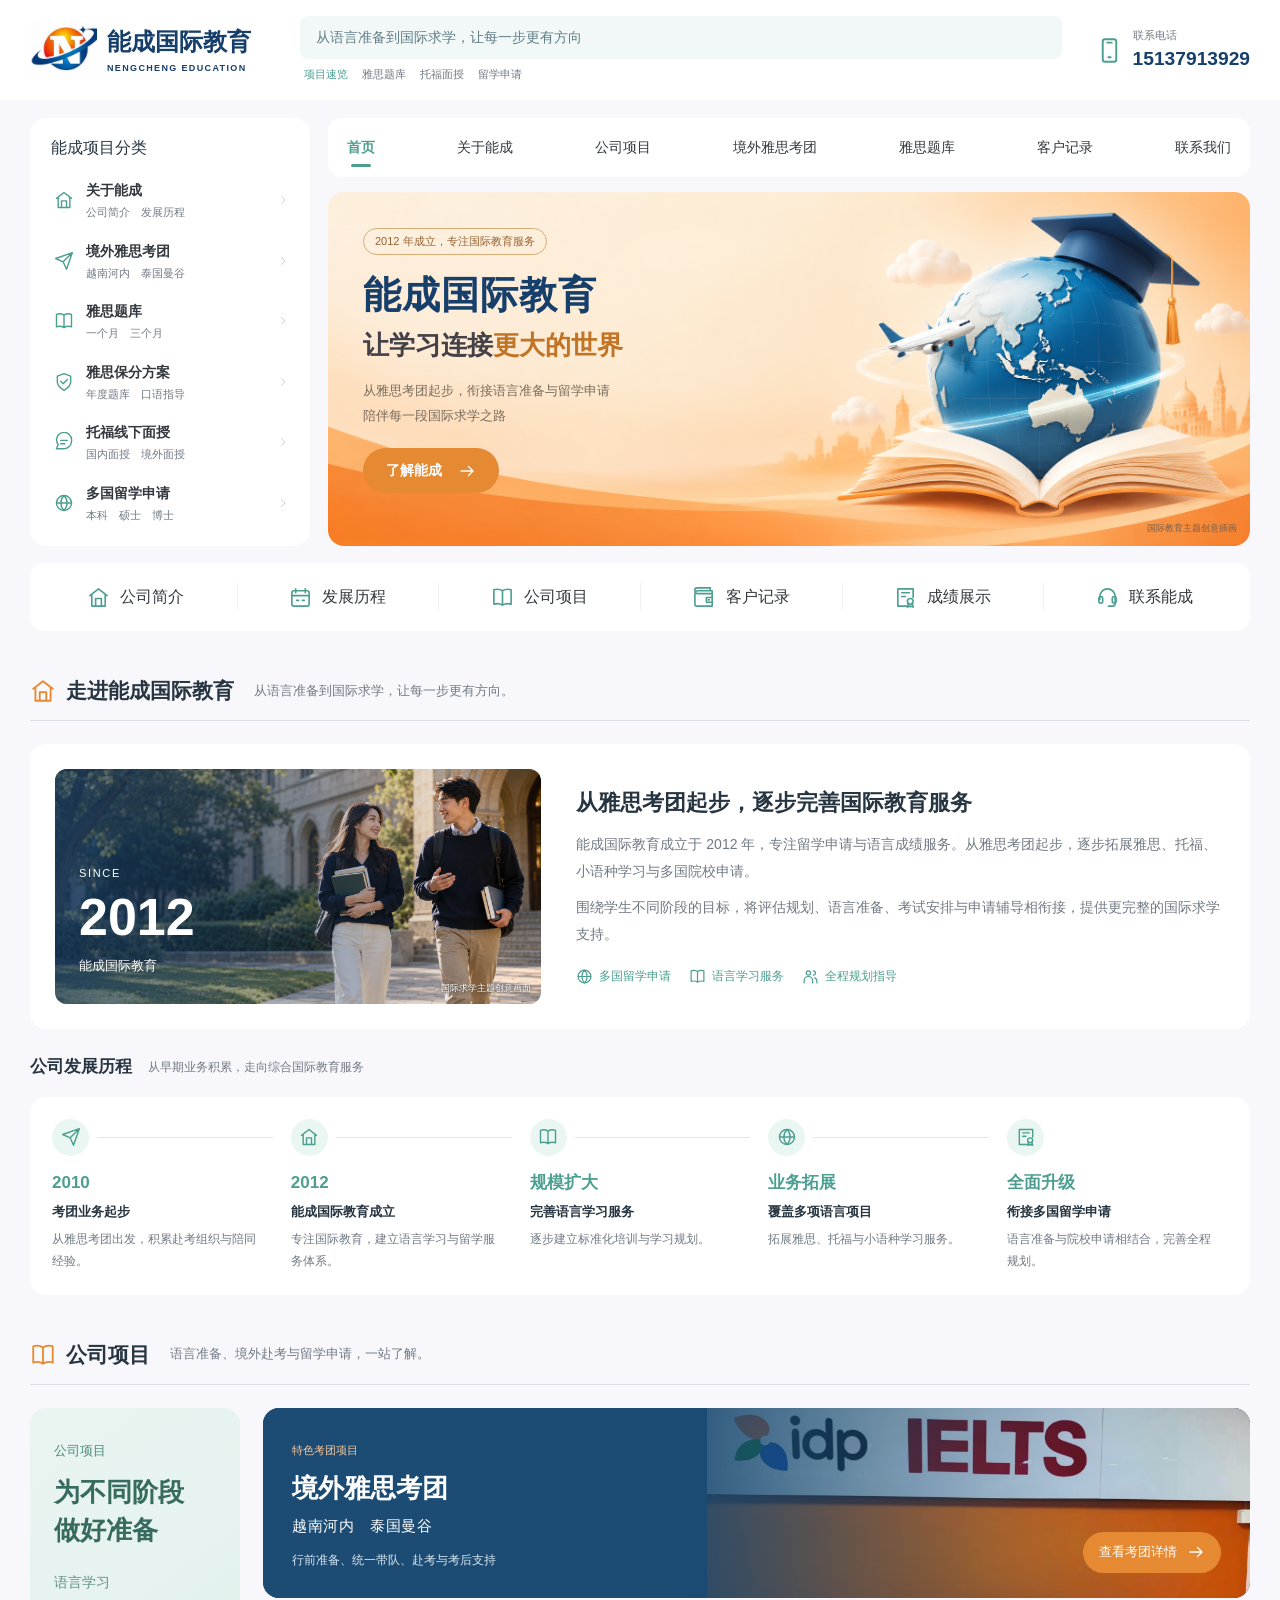
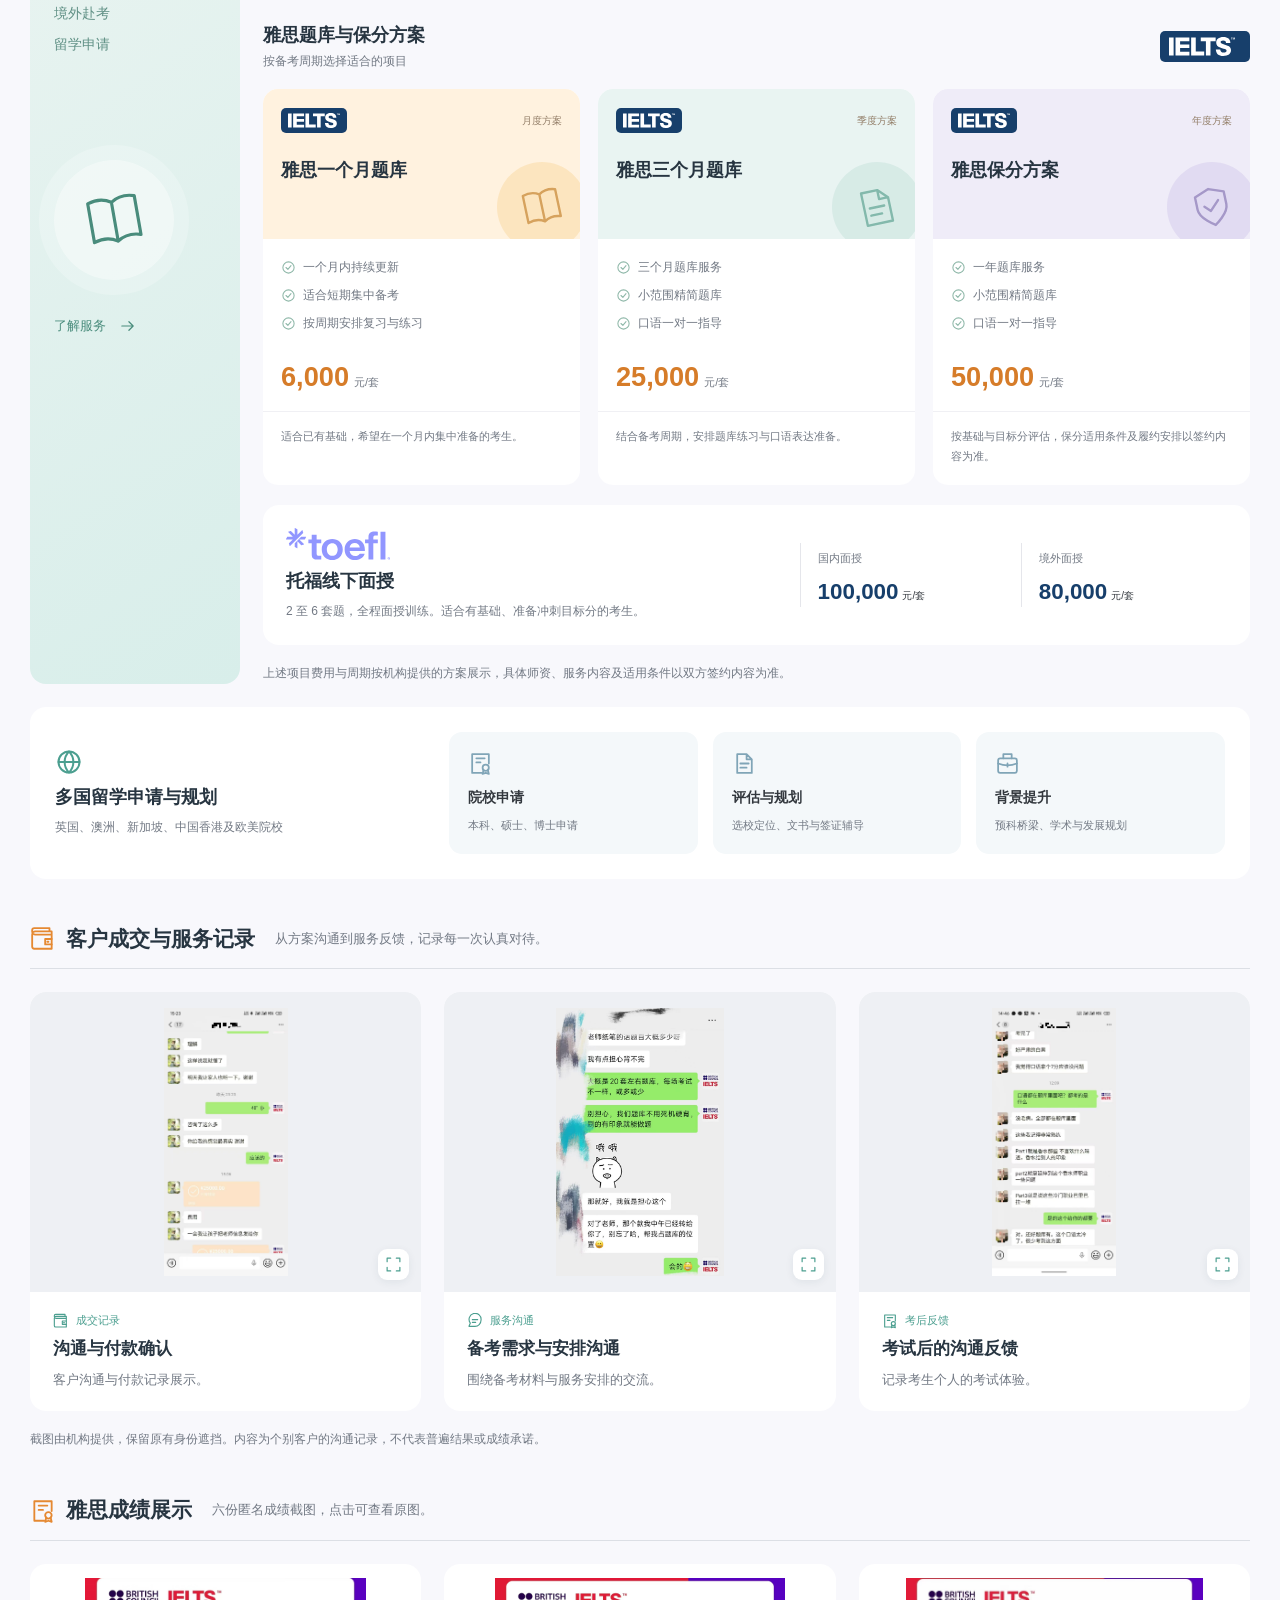
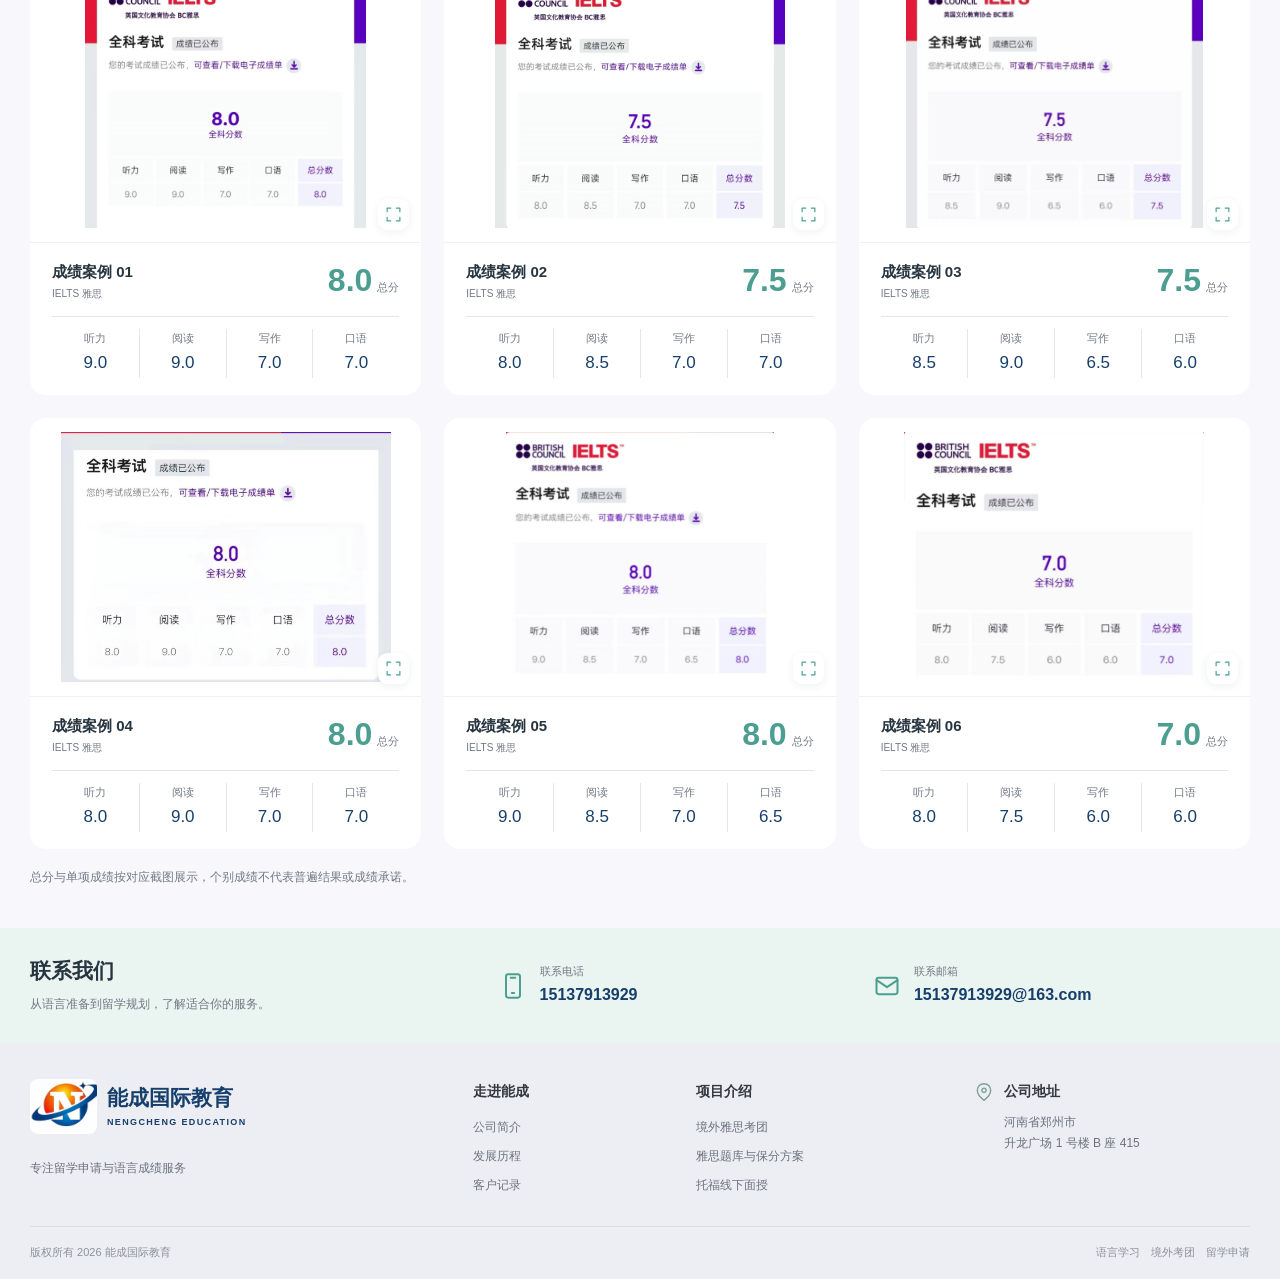
==== commit a4ee0f70: "Match education portal layout with lighter navigation and course cards" ====
--- a/index.html
+++ b/index.html
@@ -1,56 +1,1045 @@
 <!DOCTYPE html>
-<html lang="zh-CN"><head><meta charset="utf-8"><meta name="viewport" content="width=device-width,initial-scale=1"><meta name="theme-color" content="#123e72"><meta name="description" content="能成国际教育成立于2012年，提供境外雅思考团、雅思题库、托福面授与多国留学申请服务。了解公司、项目、客户记录及考团环境。"><title>能成国际教育 | 语言学习、境外雅思考团与留学申请</title><link rel="icon" href="assets/favicon.svg" type="image/svg+xml"><link rel="stylesheet" href="site.css?v=20261003"><script src="config.js?v=20261003" defer></script><script src="scores.js" defer></script><script src="script.js?v=20261003" defer></script></head><body class="page-home"><a href="#main" class="skip-link">跳转到正文</a><svg class="svg-library" aria-hidden="true" xmlns="http://www.w3.org/2000/svg">
-<symbol id="i-phone" viewBox="0 0 24 24"><rect x="6" y="2" width="12" height="20" rx="2"/><path d="M10 5h4M11 18h2"/></symbol>
-<symbol id="i-mail" viewBox="0 0 24 24"><rect x="3" y="5" width="18" height="14" rx="2"/><path d="m3 7 9 6 9-6"/></symbol>
-<symbol id="i-close" viewBox="0 0 24 24"><path d="m6 6 12 12M6 18 18 6"/></symbol>
-<symbol id="i-expand" viewBox="0 0 24 24"><path d="M8 3H3v5m13-5h5v5M3 16v5h5m8 0h5v-5"/></symbol>
-<symbol id="i-book" viewBox="0 0 24 24"><path d="M12 5c-3-2-6-2-9-1v15c3-1 6-1 9 1m0-15c3-2 6-2 9-1v15c-3-1-6-1-9 1V5Z"/></symbol>
-<symbol id="i-globe" viewBox="0 0 24 24"><circle cx="12" cy="12" r="9"/><path d="M3 12h18M12 3c-5 5-5 13 0 18 5-5 5-13 0-18Z"/></symbol>
-<symbol id="i-plane" viewBox="0 0 24 24"><path d="m22 2-7 20-4-9-9-4 20-7ZM11 13 22 2"/></symbol>
-<symbol id="i-bed" viewBox="0 0 24 24"><path d="M3 18v3m18-3v3M3 18h18v-5a2 2 0 0 0-2-2H5a2 2 0 0 0-2 2v5Zm2-7V5h14v6M7 11V8h4v3m2 0V8h4v3"/></symbol>
-<symbol id="i-file" viewBox="0 0 24 24"><path d="M14 3H5v18h14V8l-5-5Zm0 0v5h5M8 12h8m-8 4h6"/></symbol>
-<symbol id="i-arrow-right" viewBox="0 0 24 24"><path d="M4 12h16m-6-6 6 6-6 6"/></symbol>
-<symbol id="i-arrow-up-right" viewBox="0 0 24 24"><path d="M6 18 18 6M6 6h12v12"/></symbol>
-<symbol id="i-arrow-down" viewBox="0 0 24 24"><path d="M12 3v18m-6-6 6 6 6-6"/></symbol>
-<symbol id="i-chevron" viewBox="0 0 24 24"><path d="m9 5 7 7-7 7"/></symbol>
-<symbol id="i-pin" viewBox="0 0 24 24"><path d="M20 10c0 6-8 12-8 12S4 16 4 10a8 8 0 1 1 16 0Z"/><circle cx="12" cy="10" r="2.5"/></symbol>
-<symbol id="i-calendar" viewBox="0 0 24 24"><rect x="3" y="5" width="18" height="16" rx="2"/><path d="M7 3v4m10-4v4M3 10h18m-13 5h2m4 0h2"/></symbol>
-<symbol id="i-people" viewBox="0 0 24 24"><circle cx="9" cy="7" r="3"/><path d="M3 21v-3a6 6 0 0 1 12 0v3m1-17a3 3 0 0 1 0 6m2 4a5 5 0 0 1 3 4v3"/></symbol>
-<symbol id="i-check" viewBox="0 0 24 24"><circle cx="12" cy="12" r="9"/><path d="m8 12 3 3 5-6"/></symbol>
-<symbol id="i-headset" viewBox="0 0 24 24"><path d="M4 14v-3a8 8 0 0 1 16 0v7a3 3 0 0 1-3 3h-4"/><rect x="3" y="11" width="4" height="7" rx="2"/><rect x="17" y="11" width="4" height="7" rx="2"/></symbol>
-<symbol id="i-shield" viewBox="0 0 24 24"><path d="m12 2 8 3v7c0 5-8 10-8 10S4 17 4 12V5l8-3Z"/><path d="m8 11 3 3 5-5"/></symbol>
-<symbol id="i-bus" viewBox="0 0 24 24"><rect x="4" y="3" width="16" height="16" rx="3"/><path d="M4 12h16M9 3v9M7 19v3m10-3v3m-9-7h1m6 0h1"/></symbol>
-<symbol id="i-coffee" viewBox="0 0 24 24"><path d="M3 8h14v8a5 5 0 0 1-5 5H8a5 5 0 0 1-5-5V8Zm14 1h2a3 3 0 0 1 0 6h-2M6 2v3m5-3v3m5-3v3"/></symbol>
-<symbol id="i-plug" viewBox="0 0 24 24"><path d="M8 2v5m8-5v5M5 7h14v3a7 7 0 0 1-7 7v5m0-5a7 7 0 0 1-7-7"/></symbol>
-<symbol id="i-chat" viewBox="0 0 24 24"><path d="M21 11a9 9 0 0 1-9 9H3l2-5a9 9 0 1 1 16-4Z"/><path d="M8 10h8m-8 4h5"/></symbol>
-<symbol id="i-gift" viewBox="0 0 24 24"><rect x="3" y="8" width="18" height="4" rx="1"/><path d="M5 12v9h14v-9M12 8v13m0-13H8a3 3 0 1 1 3-3l1 3Zm0 0h4a3 3 0 1 0-3-3l-1 3Z"/></symbol>
-<symbol id="i-ticket" viewBox="0 0 24 24"><path d="M3 6h18v4a2 2 0 0 0 0 4v4H3v-4a2 2 0 0 0 0-4V6Zm12 0v3m0 3v2m0 3v1"/></symbol>
-<symbol id="i-plus" viewBox="0 0 24 24"><path d="M12 4v16M4 12h16"/></symbol>
-<symbol id="i-menu" viewBox="0 0 24 24"><path d="M4 7h16M4 12h16M4 17h16"/></symbol>
-<symbol id="i-home" viewBox="0 0 24 24"><path d="m3 10 9-7 9 7M5 9v12h14V9M9 21v-8h6v8"/></symbol>
-<symbol id="i-leaf" viewBox="0 0 24 24"><path d="M20 3c-7 0-15 1-15 10a6 6 0 0 0 6 6c9 0 9-9 9-16Z"/><path d="m3 22 12-12"/></symbol>
-<symbol id="i-briefcase" viewBox="0 0 24 24"><rect x="3" y="7" width="18" height="14" rx="2"/><path d="M8 7V3h8v4M3 12a24 24 0 0 0 18 0m-9 0v3"/></symbol>
-<symbol id="i-wallet" viewBox="0 0 24 24"><path d="M20 8V5H5a3 3 0 0 0-3 3v11a2 2 0 0 0 2 2h16V8H5a3 3 0 0 1-3-3V4a2 2 0 0 1 2-2h14v3"/><path d="M20 12h-6v5h6m-4-2.5h1"/></symbol>
-<symbol id="i-certificate" viewBox="0 0 24 24"><path d="M13 21H4V3h16v9M8 7h8m-8 4h4"/><circle cx="17" cy="16" r="3"/><path d="m15 18-1 4 3-1 3 1-1-4"/></symbol>
-</svg><div class="utility-bar"><div class="container"><span>欢迎来到能成国际教育</span><span>专注语言学习与国际求学服务</span></div></div>
-<header class="site-header"><div class="container masthead"><a class="brand" href="index.html" aria-label="能成国际教育首页"><span class="brand-mark" aria-hidden="true"></span><span class="brand-text">能成国际教育<small>NENGCHENG EDUCATION</small></span></a><p class="brand-motto">让世界成为<span>你的下一站</span></p><div class="header-contact"><svg class="icon" aria-hidden="true" focusable="false"><use href="#i-phone"/></svg><div><span>联系电话</span><strong data-contact-phone>15137913929</strong></div></div><button class="menu-toggle" aria-label="打开导航" aria-expanded="false" aria-controls="site-nav"><svg class="icon" aria-hidden="true" focusable="false"><use href="#i-menu"/></svg><svg class="icon" aria-hidden="true" focusable="false"><use href="#i-close"/></svg></button></div><div class="nav-bar"><nav class="container site-nav" id="site-nav" aria-label="主导航"><a href="index.html" class="active" aria-current="page">首页</a><a href="#about">关于能成</a><a href="#services">公司项目</a><a href="exam-tours.html">境外雅思考团</a><a href="#ielts-programs">雅思题库</a><a href="#transactions">客户记录</a><a href="#contact">联系我们</a></nav></div></header><main id="main"><section class="hero-section" aria-labelledby="company-title"><div class="container hero-layout"><aside class="project-directory" aria-label="项目快速导航"><h2><svg class="icon" aria-hidden="true" focusable="false"><use href="#i-book"/></svg>能成服务项目</h2><a href="exam-tours.html"><strong>境外雅思考团<svg class="icon" aria-hidden="true" focusable="false"><use href="#i-chevron"/></svg></strong><span>越南河内　泰国曼谷</span></a><a href="#ielts-programs"><strong>雅思题库<svg class="icon" aria-hidden="true" focusable="false"><use href="#i-chevron"/></svg></strong><span>月度方案　季度方案</span></a><a href="#assurance"><strong>雅思保分方案<svg class="icon" aria-hidden="true" focusable="false"><use href="#i-chevron"/></svg></strong><span>年度题库　口语指导</span></a><a href="#toefl-program"><strong>托福线下面授<svg class="icon" aria-hidden="true" focusable="false"><use href="#i-chevron"/></svg></strong><span>国内面授　境外面授</span></a><a href="#study-services"><strong>留学申请与规划<svg class="icon" aria-hidden="true" focusable="false"><use href="#i-chevron"/></svg></strong><span>本科　硕士　博士</span></a></aside><div class="brand-banner"><img src="assets/company-banner-v1.png" width="1942" height="809" alt="地球、书页与国际城市组成的能成品牌创意画面" fetchpriority="high"><div class="banner-copy"><p class="eyebrow">NENGCHENG INTERNATIONAL EDUCATION</p><h1 id="company-title">能成国际教育</h1><h2>专注语言学习<br>陪伴国际求学</h2><p>2012 年成立<br>从雅思考团出发，衔接语言准备与留学申请</p><a class="button" href="#about">走进能成<svg class="icon" aria-hidden="true" focusable="false"><use href="#i-arrow-right"/></svg></a></div></div></div><div class="container brand-highlights"><div><svg class="icon" aria-hidden="true" focusable="false"><use href="#i-home"/></svg><p><strong>2012 年成立</strong><span>多年国际教育服务积累</span></p></div><div><svg class="icon" aria-hidden="true" focusable="false"><use href="#i-plane"/></svg><p><strong>境外考团服务</strong><span>行前准备到考后支持</span></p></div><div><svg class="icon" aria-hidden="true" focusable="false"><use href="#i-book"/></svg><p><strong>雅思与托福</strong><span>匹配不同阶段备考需求</span></p></div><div><svg class="icon" aria-hidden="true" focusable="false"><use href="#i-globe"/></svg><p><strong>多国留学申请</strong><span>衔接语言准备与升学规划</span></p></div></div></section><section class="section about-section" id="about"><div class="container"><div class="section-heading"><div><p class="eyebrow">ABOUT US</p><h2>走进能成国际教育</h2></div><p>从语言准备到国际求学，让每一步更有方向。</p></div><div class="about-grid"><figure class="about-visual"><img src="assets/campus-hero.png" alt="国际校园生活主题创意画面" loading="lazy"><figcaption>国际求学主题创意画面</figcaption><div><span>SINCE</span><strong>2012</strong><p>能成国际教育</p></div></figure><div class="about-copy"><h3>从雅思考团起步<br>逐步完善国际教育服务</h3><p>能成国际教育成立于 2012 年，专注留学申请与语言成绩服务。从雅思考团起步，逐步拓展雅思、托福、小语种学习与多国院校申请。</p><p>围绕学生不同阶段的目标，将评估规划、语言准备、考试安排与申请辅导相衔接，提供更完整的国际求学支持。</p><div class="about-values"><span><svg class="icon" aria-hidden="true" focusable="false"><use href="#i-globe"/></svg>多国留学申请</span><span><svg class="icon" aria-hidden="true" focusable="false"><use href="#i-book"/></svg>语言学习服务</span><span><svg class="icon" aria-hidden="true" focusable="false"><use href="#i-people"/></svg>全程规划指导</span></div></div></div><div class="history-heading" id="history"><h3>公司发展历程</h3><span>从早期业务积累，走向综合国际教育服务</span></div><ol class="history-line"><li><span class="history-dot"><svg class="icon" aria-hidden="true" focusable="false"><use href="#i-plane"/></svg></span><strong>2010</strong><h4>考团业务起步</h4><p>从雅思考团出发，积累赴考组织与陪同经验。</p></li><li><span class="history-dot"><svg class="icon" aria-hidden="true" focusable="false"><use href="#i-home"/></svg></span><strong>2012</strong><h4>能成国际教育成立</h4><p>专注国际教育，建立语言学习与留学服务体系。</p></li><li><span class="history-dot"><svg class="icon" aria-hidden="true" focusable="false"><use href="#i-book"/></svg></span><strong>规模扩大</strong><h4>完善语言学习服务</h4><p>逐步建立标准化培训与学习规划。</p></li><li><span class="history-dot"><svg class="icon" aria-hidden="true" focusable="false"><use href="#i-globe"/></svg></span><strong>业务拓展</strong><h4>覆盖多项语言项目</h4><p>拓展雅思、托福与小语种学习服务。</p></li><li><span class="history-dot"><svg class="icon" aria-hidden="true" focusable="false"><use href="#i-certificate"/></svg></span><strong>全面升级</strong><h4>衔接多国留学申请</h4><p>语言准备与院校申请相结合，完善全程规划。</p></li></ol></div></section><section class="section tint-section" id="services"><div class="container"><div class="section-heading"><div><p class="eyebrow">OUR PROGRAMS</p><h2>丰富的项目体系</h2></div><p>语言准备、境外赴考与留学申请，一站了解。</p></div><nav class="project-tabs" aria-label="项目目录"><a class="project-tab" href="#featured-tour">境外雅思考团<svg class="icon" aria-hidden="true" focusable="false"><use href="#i-arrow-right"/></svg></a><a class="project-tab" href="#ielts-programs">雅思题库<svg class="icon" aria-hidden="true" focusable="false"><use href="#i-arrow-right"/></svg></a><a class="project-tab" href="#assurance">雅思保分<svg class="icon" aria-hidden="true" focusable="false"><use href="#i-arrow-right"/></svg></a><a class="project-tab" href="#toefl-program">托福面授<svg class="icon" aria-hidden="true" focusable="false"><use href="#i-arrow-right"/></svg></a><a class="project-tab" href="#study-services">留学申请<svg class="icon" aria-hidden="true" focusable="false"><use href="#i-arrow-right"/></svg></a></nav><a class="tour-banner" id="featured-tour" href="exam-tours.html" aria-label="了解境外雅思考团详情"><img src="assets/center-idp.jpg" alt="雅思考点接待区，环境参考" loading="lazy"><div class="tour-banner-copy"><span class="feature-label">能成特色项目</span><h3>境外雅思考团</h3><p>越南河内　泰国曼谷</p><span class="tour-banner-description">从行前准备到考后支持，了解完整赴考安排</span></div><span class="tour-banner-button">查看考团详情<svg class="icon" aria-hidden="true" focusable="false"><use href="#i-arrow-right"/></svg></span></a><div class="subsection-heading" id="ielts-programs"><div><h3>雅思题库与保分方案</h3><p>按备考周期选择适合的项目</p></div><img class="exam-logo" src="assets/ielts-logo.svg" width="152" height="45" alt="IELTS 雅思"></div><div class="program-grid"><article class="program-card" id="month-plan"><div class="program-top"><img class="exam-logo" src="assets/ielts-logo.svg" alt="IELTS 雅思" width="152" height="45"><span>月度方案</span></div><h3>雅思一个月题库</h3><ul class="icon-list"><li><svg class="icon" aria-hidden="true" focusable="false"><use href="#i-check"/></svg><span>一个月内持续更新</span></li><li><svg class="icon" aria-hidden="true" focusable="false"><use href="#i-check"/></svg><span>适合短期集中备考</span></li><li><svg class="icon" aria-hidden="true" focusable="false"><use href="#i-check"/></svg><span>按周期安排复习与练习</span></li></ul><div class="program-price"><strong data-price-key="ieltsMonth">6,000</strong><span>元/套</span></div><p class="program-note">适合已有基础，希望在一个月内集中准备的考生。</p></article><article class="program-card" id="quarter-plan"><div class="program-top"><img class="exam-logo" src="assets/ielts-logo.svg" alt="IELTS 雅思" width="152" height="45"><span>季度方案</span></div><h3>雅思三个月题库</h3><ul class="icon-list"><li><svg class="icon" aria-hidden="true" focusable="false"><use href="#i-check"/></svg><span>三个月题库服务</span></li><li><svg class="icon" aria-hidden="true" focusable="false"><use href="#i-check"/></svg><span>小范围精简题库</span></li><li><svg class="icon" aria-hidden="true" focusable="false"><use href="#i-check"/></svg><span>口语一对一指导</span></li></ul><div class="program-price"><strong data-price-key="ieltsQuarter">25,000</strong><span>元/套</span></div><p class="program-note">结合备考周期，安排题库练习与口语表达准备。</p></article><article class="program-card" id="assurance"><div class="program-top"><img class="exam-logo" src="assets/ielts-logo.svg" alt="IELTS 雅思" width="152" height="45"><span>年度方案</span></div><h3>雅思保分方案</h3><ul class="icon-list"><li><svg class="icon" aria-hidden="true" focusable="false"><use href="#i-check"/></svg><span>一年题库服务</span></li><li><svg class="icon" aria-hidden="true" focusable="false"><use href="#i-check"/></svg><span>小范围精简题库</span></li><li><svg class="icon" aria-hidden="true" focusable="false"><use href="#i-check"/></svg><span>口语一对一指导</span></li></ul><div class="program-price"><strong data-price-key="ieltsYear">50,000</strong><span>元/套</span></div><p class="program-note">按基础与目标分评估，保分适用条件及履约安排以签约内容为准。</p></article></div><article class="toefl-band" id="toefl-program"><div><img src="assets/toefl-logo.svg" class="exam-logo toefl-logo" alt="TOEFL 托福" width="262" height="75"><h3>托福线下面授</h3><p>2 至 6 套题，全程面授训练。适合有基础、准备冲刺目标分的考生。</p></div><div class="toefl-prices"><div><span>国内面授</span><p><strong data-price-key="toeflDomestic">100,000</strong>元/套</p></div><div><span>境外面授</span><p><strong data-price-key="toeflOverseas">80,000</strong>元/套</p></div></div></article><p class="fine-print">上述项目费用与周期按机构提供的方案展示，具体师资、服务内容及适用条件以双方签约内容为准。</p><div class="study-band" id="study-services"><div><svg class="icon" aria-hidden="true" focusable="false"><use href="#i-globe"/></svg><h3>多国留学申请与规划</h3><p>英国、澳洲、新加坡、中国香港及欧美院校</p></div><div class="study-services"><div><svg class="icon" aria-hidden="true" focusable="false"><use href="#i-certificate"/></svg><strong>院校申请</strong><span>本科、硕士、博士申请</span></div><div><svg class="icon" aria-hidden="true" focusable="false"><use href="#i-file"/></svg><strong>评估与规划</strong><span>选校定位、文书与签证辅导</span></div><div><svg class="icon" aria-hidden="true" focusable="false"><use href="#i-briefcase"/></svg><strong>背景提升</strong><span>预科桥梁、学术与发展规划</span></div></div></div></div></section><section class="section" id="transactions"><div class="container"><div class="section-heading"><div><p class="eyebrow">CLIENT RECORDS</p><h2>客户成交与服务记录</h2></div><p>从方案沟通到服务反馈，记录每一次认真对待。</p></div><div class="records-grid"><article class="record-card"><button class="image-trigger" data-image="assets/client-payment.jpg" data-caption="沟通与付款确认，机构提供的沟通截图，保留原有隐私遮挡" aria-label="查看沟通与付款确认原始截图"><img src="assets/client-payment.jpg" alt="沟通与付款确认，已隐去客户姓名的原始沟通截图" loading="lazy"><span class="photo-expand"><svg class="icon" aria-hidden="true" focusable="false"><use href="#i-expand"/></svg></span></button><div><span><svg class="icon" aria-hidden="true" focusable="false"><use href="#i-wallet"/></svg>成交记录</span><h3>沟通与付款确认</h3><p>客户沟通与付款记录展示。</p></div></article><article class="record-card"><button class="image-trigger" data-image="assets/client-service.jpg" data-caption="备考需求与安排沟通，机构提供的沟通截图，保留原有隐私遮挡" aria-label="查看备考需求与安排沟通原始截图"><img src="assets/client-service.jpg" alt="备考需求与安排沟通，已隐去客户姓名的原始沟通截图" loading="lazy"><span class="photo-expand"><svg class="icon" aria-hidden="true" focusable="false"><use href="#i-expand"/></svg></span></button><div><span><svg class="icon" aria-hidden="true" focusable="false"><use href="#i-chat"/></svg>服务沟通</span><h3>备考需求与安排沟通</h3><p>围绕备考材料与服务安排的交流。</p></div></article><article class="record-card"><button class="image-trigger" data-image="assets/client-feedback.jpg" data-caption="考试后的沟通反馈，机构提供的沟通截图，保留原有隐私遮挡" aria-label="查看考试后的沟通反馈原始截图"><img src="assets/client-feedback.jpg" alt="考试后的沟通反馈，已隐去客户姓名的原始沟通截图" loading="lazy"><span class="photo-expand"><svg class="icon" aria-hidden="true" focusable="false"><use href="#i-expand"/></svg></span></button><div><span><svg class="icon" aria-hidden="true" focusable="false"><use href="#i-certificate"/></svg>考后反馈</span><h3>考试后的沟通反馈</h3><p>记录考生个人的考试体验。</p></div></article></div><p class="fine-print">截图由机构提供，保留原有身份遮挡。内容为个别客户的沟通记录，不代表普遍结果或成绩承诺。</p></div></section><section class="section tint-section" id="results"><div class="container"><div class="section-heading"><div><p class="eyebrow">IELTS RESULTS</p><h2>雅思成绩展示</h2></div><p>六份匿名成绩截图，点击可查看原图。</p></div><div class="score-grid">
+<html lang="zh-CN">
+<head>
+<meta charset="utf-8">
+<meta name="viewport" content="width=device-width,initial-scale=1">
+<meta name="theme-color" content="#123e72">
+<meta name="description" content="能成国际教育成立于2012年，提供境外雅思考团、雅思题库、托福面授与多国留学申请服务。了解公司、项目、客户记录及考团环境。">
+<title>能成国际教育 | 语言学习、境外雅思考团与留学申请</title>
+<link rel="icon" href="assets/favicon.svg" type="image/svg+xml">
+<link rel="stylesheet" href="site.css?v=20261004">
+<script src="config.js?v=20261003" defer>
+</script>
+<script src="scores.js" defer>
+</script>
+<script src="script.js?v=20261004" defer>
+</script>
+</head>
+<body class="page-home">
+<a href="#main" class="skip-link">跳转到正文</a>
+<svg class="svg-library" aria-hidden="true" xmlns="http://www.w3.org/2000/svg">
+<symbol id="i-phone" viewBox="0 0 24 24">
+<rect x="6" y="2" width="12" height="20" rx="2"/>
+<path d="M10 5h4M11 18h2"/>
+</symbol>
+<symbol id="i-mail" viewBox="0 0 24 24">
+<rect x="3" y="5" width="18" height="14" rx="2"/>
+<path d="m3 7 9 6 9-6"/>
+</symbol>
+<symbol id="i-close" viewBox="0 0 24 24">
+<path d="m6 6 12 12M6 18 18 6"/>
+</symbol>
+<symbol id="i-expand" viewBox="0 0 24 24">
+<path d="M8 3H3v5m13-5h5v5M3 16v5h5m8 0h5v-5"/>
+</symbol>
+<symbol id="i-book" viewBox="0 0 24 24">
+<path d="M12 5c-3-2-6-2-9-1v15c3-1 6-1 9 1m0-15c3-2 6-2 9-1v15c-3-1-6-1-9 1V5Z"/>
+</symbol>
+<symbol id="i-globe" viewBox="0 0 24 24">
+<circle cx="12" cy="12" r="9"/>
+<path d="M3 12h18M12 3c-5 5-5 13 0 18 5-5 5-13 0-18Z"/>
+</symbol>
+<symbol id="i-plane" viewBox="0 0 24 24">
+<path d="m22 2-7 20-4-9-9-4 20-7ZM11 13 22 2"/>
+</symbol>
+<symbol id="i-bed" viewBox="0 0 24 24">
+<path d="M3 18v3m18-3v3M3 18h18v-5a2 2 0 0 0-2-2H5a2 2 0 0 0-2 2v5Zm2-7V5h14v6M7 11V8h4v3m2 0V8h4v3"/>
+</symbol>
+<symbol id="i-file" viewBox="0 0 24 24">
+<path d="M14 3H5v18h14V8l-5-5Zm0 0v5h5M8 12h8m-8 4h6"/>
+</symbol>
+<symbol id="i-arrow-right" viewBox="0 0 24 24">
+<path d="M4 12h16m-6-6 6 6-6 6"/>
+</symbol>
+<symbol id="i-arrow-up-right" viewBox="0 0 24 24">
+<path d="M6 18 18 6M6 6h12v12"/>
+</symbol>
+<symbol id="i-arrow-down" viewBox="0 0 24 24">
+<path d="M12 3v18m-6-6 6 6 6-6"/>
+</symbol>
+<symbol id="i-chevron" viewBox="0 0 24 24">
+<path d="m9 5 7 7-7 7"/>
+</symbol>
+<symbol id="i-pin" viewBox="0 0 24 24">
+<path d="M20 10c0 6-8 12-8 12S4 16 4 10a8 8 0 1 1 16 0Z"/>
+<circle cx="12" cy="10" r="2.5"/>
+</symbol>
+<symbol id="i-calendar" viewBox="0 0 24 24">
+<rect x="3" y="5" width="18" height="16" rx="2"/>
+<path d="M7 3v4m10-4v4M3 10h18m-13 5h2m4 0h2"/>
+</symbol>
+<symbol id="i-people" viewBox="0 0 24 24">
+<circle cx="9" cy="7" r="3"/>
+<path d="M3 21v-3a6 6 0 0 1 12 0v3m1-17a3 3 0 0 1 0 6m2 4a5 5 0 0 1 3 4v3"/>
+</symbol>
+<symbol id="i-check" viewBox="0 0 24 24">
+<circle cx="12" cy="12" r="9"/>
+<path d="m8 12 3 3 5-6"/>
+</symbol>
+<symbol id="i-headset" viewBox="0 0 24 24">
+<path d="M4 14v-3a8 8 0 0 1 16 0v7a3 3 0 0 1-3 3h-4"/>
+<rect x="3" y="11" width="4" height="7" rx="2"/>
+<rect x="17" y="11" width="4" height="7" rx="2"/>
+</symbol>
+<symbol id="i-shield" viewBox="0 0 24 24">
+<path d="m12 2 8 3v7c0 5-8 10-8 10S4 17 4 12V5l8-3Z"/>
+<path d="m8 11 3 3 5-5"/>
+</symbol>
+<symbol id="i-bus" viewBox="0 0 24 24">
+<rect x="4" y="3" width="16" height="16" rx="3"/>
+<path d="M4 12h16M9 3v9M7 19v3m10-3v3m-9-7h1m6 0h1"/>
+</symbol>
+<symbol id="i-coffee" viewBox="0 0 24 24">
+<path d="M3 8h14v8a5 5 0 0 1-5 5H8a5 5 0 0 1-5-5V8Zm14 1h2a3 3 0 0 1 0 6h-2M6 2v3m5-3v3m5-3v3"/>
+</symbol>
+<symbol id="i-plug" viewBox="0 0 24 24">
+<path d="M8 2v5m8-5v5M5 7h14v3a7 7 0 0 1-7 7v5m0-5a7 7 0 0 1-7-7"/>
+</symbol>
+<symbol id="i-chat" viewBox="0 0 24 24">
+<path d="M21 11a9 9 0 0 1-9 9H3l2-5a9 9 0 1 1 16-4Z"/>
+<path d="M8 10h8m-8 4h5"/>
+</symbol>
+<symbol id="i-gift" viewBox="0 0 24 24">
+<rect x="3" y="8" width="18" height="4" rx="1"/>
+<path d="M5 12v9h14v-9M12 8v13m0-13H8a3 3 0 1 1 3-3l1 3Zm0 0h4a3 3 0 1 0-3-3l-1 3Z"/>
+</symbol>
+<symbol id="i-ticket" viewBox="0 0 24 24">
+<path d="M3 6h18v4a2 2 0 0 0 0 4v4H3v-4a2 2 0 0 0 0-4V6Zm12 0v3m0 3v2m0 3v1"/>
+</symbol>
+<symbol id="i-plus" viewBox="0 0 24 24">
+<path d="M12 4v16M4 12h16"/>
+</symbol>
+<symbol id="i-menu" viewBox="0 0 24 24">
+<path d="M4 7h16M4 12h16M4 17h16"/>
+</symbol>
+<symbol id="i-home" viewBox="0 0 24 24">
+<path d="m3 10 9-7 9 7M5 9v12h14V9M9 21v-8h6v8"/>
+</symbol>
+<symbol id="i-leaf" viewBox="0 0 24 24">
+<path d="M20 3c-7 0-15 1-15 10a6 6 0 0 0 6 6c9 0 9-9 9-16Z"/>
+<path d="m3 22 12-12"/>
+</symbol>
+<symbol id="i-briefcase" viewBox="0 0 24 24">
+<rect x="3" y="7" width="18" height="14" rx="2"/>
+<path d="M8 7V3h8v4M3 12a24 24 0 0 0 18 0m-9 0v3"/>
+</symbol>
+<symbol id="i-wallet" viewBox="0 0 24 24">
+<path d="M20 8V5H5a3 3 0 0 0-3 3v11a2 2 0 0 0 2 2h16V8H5a3 3 0 0 1-3-3V4a2 2 0 0 1 2-2h14v3"/>
+<path d="M20 12h-6v5h6m-4-2.5h1"/>
+</symbol>
+<symbol id="i-certificate" viewBox="0 0 24 24">
+<path d="M13 21H4V3h16v9M8 7h8m-8 4h4"/>
+<circle cx="17" cy="16" r="3"/>
+<path d="m15 18-1 4 3-1 3 1-1-4"/>
+</symbol>
+</svg>
+<header class="site-header">
+<div class="container masthead">
+<a class="brand" href="index.html" aria-label="能成国际教育首页">
+<span class="brand-mark" aria-hidden="true">
+</span>
+<span class="brand-text">能成国际教育<small>NENGCHENG EDUCATION</small>
+</span>
+</a>
+<div class="header-guide">
+<p>从语言准备到国际求学，让每一步更有方向</p>
+<div>
+<span>项目速览</span>
+<a href="index.html#ielts-programs">雅思题库</a>
+<a href="index.html#toefl-program">托福面授</a>
+<a href="index.html#study-services">留学申请</a>
+</div>
+</div>
+<div class="header-contact">
+<svg class="icon" aria-hidden="true" focusable="false">
+<use href="#i-phone"/>
+</svg>
+<div>
+<span>联系电话</span>
+<strong data-contact-phone>15137913929</strong>
+</div>
+</div>
+<button class="menu-toggle" aria-label="打开导航" aria-expanded="false" aria-controls="site-nav">
+<svg class="icon" aria-hidden="true" focusable="false">
+<use href="#i-menu"/>
+</svg>
+<svg class="icon" aria-hidden="true" focusable="false">
+<use href="#i-close"/>
+</svg>
+</button>
+</div>
+</header>
+<main id="main">
+<section class="hero-section" aria-labelledby="company-title">
+<div class="container hero-layout">
+<aside class="project-directory" aria-label="项目快速导航">
+<h2>能成项目分类</h2>
+<a href="#about">
+<span class="directory-icon">
+<svg class="icon" aria-hidden="true" focusable="false">
+<use href="#i-home"/>
+</svg>
+</span>
+<span class="directory-label">
+<strong>关于能成</strong>
+<small>公司简介　发展历程</small>
+</span>
+<svg class="icon" aria-hidden="true" focusable="false">
+<use href="#i-chevron"/>
+</svg>
+</a>
+<a href="exam-tours.html">
+<span class="directory-icon">
+<svg class="icon" aria-hidden="true" focusable="false">
+<use href="#i-plane"/>
+</svg>
+</span>
+<span class="directory-label">
+<strong>境外雅思考团</strong>
+<small>越南河内　泰国曼谷</small>
+</span>
+<svg class="icon" aria-hidden="true" focusable="false">
+<use href="#i-chevron"/>
+</svg>
+</a>
+<a href="#ielts-programs">
+<span class="directory-icon">
+<svg class="icon" aria-hidden="true" focusable="false">
+<use href="#i-book"/>
+</svg>
+</span>
+<span class="directory-label">
+<strong>雅思题库</strong>
+<small>一个月　三个月</small>
+</span>
+<svg class="icon" aria-hidden="true" focusable="false">
+<use href="#i-chevron"/>
+</svg>
+</a>
+<a href="#assurance">
+<span class="directory-icon">
+<svg class="icon" aria-hidden="true" focusable="false">
+<use href="#i-shield"/>
+</svg>
+</span>
+<span class="directory-label">
+<strong>雅思保分方案</strong>
+<small>年度题库　口语指导</small>
+</span>
+<svg class="icon" aria-hidden="true" focusable="false">
+<use href="#i-chevron"/>
+</svg>
+</a>
+<a href="#toefl-program">
+<span class="directory-icon">
+<svg class="icon" aria-hidden="true" focusable="false">
+<use href="#i-chat"/>
+</svg>
+</span>
+<span class="directory-label">
+<strong>托福线下面授</strong>
+<small>国内面授　境外面授</small>
+</span>
+<svg class="icon" aria-hidden="true" focusable="false">
+<use href="#i-chevron"/>
+</svg>
+</a>
+<a href="#study-services">
+<span class="directory-icon">
+<svg class="icon" aria-hidden="true" focusable="false">
+<use href="#i-globe"/>
+</svg>
+</span>
+<span class="directory-label">
+<strong>多国留学申请</strong>
+<small>本科　硕士　博士</small>
+</span>
+<svg class="icon" aria-hidden="true" focusable="false">
+<use href="#i-chevron"/>
+</svg>
+</a>
+</aside>
+<div class="hero-main">
+<div class="nav-bar">
+<nav class="container site-nav" id="site-nav" aria-label="主导航">
+<a href="index.html" class="active" aria-current="page">首页</a>
+<a href="#about">关于能成</a>
+<a href="#services">公司项目</a>
+<a href="exam-tours.html">境外雅思考团</a>
+<a href="#ielts-programs">雅思题库</a>
+<a href="#transactions">客户记录</a>
+<a href="#contact">联系我们</a>
+</nav>
+</div>
+<div class="brand-banner">
+<img src="assets/education-portal-banner-v1.png" width="2098" height="749" alt="地球、书籍与飞机组成的国际教育主题创意插画" fetchpriority="high">
+<div class="banner-copy">
+<span class="banner-label">2012 年成立，专注国际教育服务</span>
+<h1 id="company-title">能成国际教育</h1>
+<h2>让学习连接<span>更大的世界</span>
+</h2>
+<p>从雅思考团起步，衔接语言准备与留学申请<br>陪伴每一段国际求学之路</p>
+<a class="button" href="#about">了解能成<svg class="icon" aria-hidden="true" focusable="false">
+<use href="#i-arrow-right"/>
+</svg>
+</a>
+</div>
+<span class="creative-label">国际教育主题创意插画</span>
+</div>
+</div>
+</div>
+<nav class="container home-channel-nav" aria-label="首页栏目">
+<a href="#about">
+<svg class="icon" aria-hidden="true" focusable="false">
+<use href="#i-home"/>
+</svg>
+<span>公司简介</span>
+</a>
+<a href="#history">
+<svg class="icon" aria-hidden="true" focusable="false">
+<use href="#i-calendar"/>
+</svg>
+<span>发展历程</span>
+</a>
+<a href="#services">
+<svg class="icon" aria-hidden="true" focusable="false">
+<use href="#i-book"/>
+</svg>
+<span>公司项目</span>
+</a>
+<a href="#transactions">
+<svg class="icon" aria-hidden="true" focusable="false">
+<use href="#i-wallet"/>
+</svg>
+<span>客户记录</span>
+</a>
+<a href="#results">
+<svg class="icon" aria-hidden="true" focusable="false">
+<use href="#i-certificate"/>
+</svg>
+<span>成绩展示</span>
+</a>
+<a href="#contact">
+<svg class="icon" aria-hidden="true" focusable="false">
+<use href="#i-headset"/>
+</svg>
+<span>联系能成</span>
+</a>
+</nav>
+</section>
+<section class="section about-section" id="about">
+<div class="container">
+<div class="section-heading">
+<div class="heading-title">
+<svg class="icon" aria-hidden="true" focusable="false">
+<use href="#i-home"/>
+</svg>
+<h2>走进能成国际教育</h2>
+</div>
+<p>从语言准备到国际求学，让每一步更有方向。</p>
+</div>
+<div class="about-grid">
+<figure class="about-visual">
+<img src="assets/campus-hero.png" alt="国际校园生活主题创意画面" loading="lazy">
+<figcaption>国际求学主题创意画面</figcaption>
+<div>
+<span>SINCE</span>
+<strong>2012</strong>
+<p>能成国际教育</p>
+</div>
+</figure>
+<div class="about-copy">
+<h3>从雅思考团起步，逐步完善国际教育服务</h3>
+<p>能成国际教育成立于 2012 年，专注留学申请与语言成绩服务。从雅思考团起步，逐步拓展雅思、托福、小语种学习与多国院校申请。</p>
+<p>围绕学生不同阶段的目标，将评估规划、语言准备、考试安排与申请辅导相衔接，提供更完整的国际求学支持。</p>
+<div class="about-values">
+<span>
+<svg class="icon" aria-hidden="true" focusable="false">
+<use href="#i-globe"/>
+</svg>多国留学申请</span>
+<span>
+<svg class="icon" aria-hidden="true" focusable="false">
+<use href="#i-book"/>
+</svg>语言学习服务</span>
+<span>
+<svg class="icon" aria-hidden="true" focusable="false">
+<use href="#i-people"/>
+</svg>全程规划指导</span>
+</div>
+</div>
+</div>
+<div class="history-heading" id="history">
+<h3>公司发展历程</h3>
+<span>从早期业务积累，走向综合国际教育服务</span>
+</div>
+<ol class="history-line">
+<li>
+<span class="history-dot">
+<svg class="icon" aria-hidden="true" focusable="false">
+<use href="#i-plane"/>
+</svg>
+</span>
+<strong>2010</strong>
+<h4>考团业务起步</h4>
+<p>从雅思考团出发，积累赴考组织与陪同经验。</p>
+</li>
+<li>
+<span class="history-dot">
+<svg class="icon" aria-hidden="true" focusable="false">
+<use href="#i-home"/>
+</svg>
+</span>
+<strong>2012</strong>
+<h4>能成国际教育成立</h4>
+<p>专注国际教育，建立语言学习与留学服务体系。</p>
+</li>
+<li>
+<span class="history-dot">
+<svg class="icon" aria-hidden="true" focusable="false">
+<use href="#i-book"/>
+</svg>
+</span>
+<strong>规模扩大</strong>
+<h4>完善语言学习服务</h4>
+<p>逐步建立标准化培训与学习规划。</p>
+</li>
+<li>
+<span class="history-dot">
+<svg class="icon" aria-hidden="true" focusable="false">
+<use href="#i-globe"/>
+</svg>
+</span>
+<strong>业务拓展</strong>
+<h4>覆盖多项语言项目</h4>
+<p>拓展雅思、托福与小语种学习服务。</p>
+</li>
+<li>
+<span class="history-dot">
+<svg class="icon" aria-hidden="true" focusable="false">
+<use href="#i-certificate"/>
+</svg>
+</span>
+<strong>全面升级</strong>
+<h4>衔接多国留学申请</h4>
+<p>语言准备与院校申请相结合，完善全程规划。</p>
+</li>
+</ol>
+</div>
+</section>
+<section class="section tint-section" id="services">
+<div class="container">
+<div class="section-heading">
+<div class="heading-title">
+<svg class="icon" aria-hidden="true" focusable="false">
+<use href="#i-book"/>
+</svg>
+<h2>公司项目</h2>
+</div>
+<p>语言准备、境外赴考与留学申请，一站了解。</p>
+</div>
+<div class="programs-layout">
+<aside class="program-guide">
+<span>公司项目</span>
+<h3>为不同阶段<br>做好准备</h3>
+<p>语言学习<br>境外赴考<br>留学申请</p>
+<div>
+<svg class="icon" aria-hidden="true" focusable="false">
+<use href="#i-book"/>
+</svg>
+</div>
+<a href="#contact">了解服务<svg class="icon" aria-hidden="true" focusable="false">
+<use href="#i-arrow-right"/>
+</svg>
+</a>
+</aside>
+<div class="program-content">
+<a class="tour-banner" id="featured-tour" href="exam-tours.html" aria-label="了解境外雅思考团详情">
+<img src="assets/center-idp.jpg" alt="雅思考点接待区，环境参考" loading="lazy">
+<div class="tour-banner-copy">
+<span class="feature-label">特色考团项目</span>
+<h3>境外雅思考团</h3>
+<p>越南河内　泰国曼谷</p>
+<span class="tour-banner-description">行前准备、统一带队、赴考与考后支持</span>
+</div>
+<span class="tour-banner-button">查看考团详情<svg class="icon" aria-hidden="true" focusable="false">
+<use href="#i-arrow-right"/>
+</svg>
+</span>
+</a>
+<div class="subsection-heading" id="ielts-programs">
+<div>
+<h3>雅思题库与保分方案</h3>
+<p>按备考周期选择适合的项目</p>
+</div>
+<img class="exam-logo" src="assets/ielts-logo.svg" width="152" height="45" alt="IELTS 雅思">
+</div>
+<div class="program-grid">
+<article class="program-card" id="month-plan">
+<div class="program-cover">
+<div class="program-top">
+<img class="exam-logo" src="assets/ielts-logo.svg" alt="IELTS 雅思" width="152" height="45">
+<span>月度方案</span>
+</div>
+<h3>雅思一个月题库</h3>
+<span class="program-art">
+<svg class="icon" aria-hidden="true" focusable="false">
+<use href="#i-book"/>
+</svg>
+</span>
+</div>
+<ul class="icon-list">
+<li>
+<svg class="icon" aria-hidden="true" focusable="false">
+<use href="#i-check"/>
+</svg>
+<span>一个月内持续更新</span>
+</li>
+<li>
+<svg class="icon" aria-hidden="true" focusable="false">
+<use href="#i-check"/>
+</svg>
+<span>适合短期集中备考</span>
+</li>
+<li>
+<svg class="icon" aria-hidden="true" focusable="false">
+<use href="#i-check"/>
+</svg>
+<span>按周期安排复习与练习</span>
+</li>
+</ul>
+<div class="program-price">
+<strong data-price-key="ieltsMonth">6,000</strong>
+<span>元/套</span>
+</div>
+<p class="program-note">适合已有基础，希望在一个月内集中准备的考生。</p>
+</article>
+<article class="program-card" id="quarter-plan">
+<div class="program-cover">
+<div class="program-top">
+<img class="exam-logo" src="assets/ielts-logo.svg" alt="IELTS 雅思" width="152" height="45">
+<span>季度方案</span>
+</div>
+<h3>雅思三个月题库</h3>
+<span class="program-art">
+<svg class="icon" aria-hidden="true" focusable="false">
+<use href="#i-file"/>
+</svg>
+</span>
+</div>
+<ul class="icon-list">
+<li>
+<svg class="icon" aria-hidden="true" focusable="false">
+<use href="#i-check"/>
+</svg>
+<span>三个月题库服务</span>
+</li>
+<li>
+<svg class="icon" aria-hidden="true" focusable="false">
+<use href="#i-check"/>
+</svg>
+<span>小范围精简题库</span>
+</li>
+<li>
+<svg class="icon" aria-hidden="true" focusable="false">
+<use href="#i-check"/>
+</svg>
+<span>口语一对一指导</span>
+</li>
+</ul>
+<div class="program-price">
+<strong data-price-key="ieltsQuarter">25,000</strong>
+<span>元/套</span>
+</div>
+<p class="program-note">结合备考周期，安排题库练习与口语表达准备。</p>
+</article>
+<article class="program-card" id="assurance">
+<div class="program-cover">
+<div class="program-top">
+<img class="exam-logo" src="assets/ielts-logo.svg" alt="IELTS 雅思" width="152" height="45">
+<span>年度方案</span>
+</div>
+<h3>雅思保分方案</h3>
+<span class="program-art">
+<svg class="icon" aria-hidden="true" focusable="false">
+<use href="#i-shield"/>
+</svg>
+</span>
+</div>
+<ul class="icon-list">
+<li>
+<svg class="icon" aria-hidden="true" focusable="false">
+<use href="#i-check"/>
+</svg>
+<span>一年题库服务</span>
+</li>
+<li>
+<svg class="icon" aria-hidden="true" focusable="false">
+<use href="#i-check"/>
+</svg>
+<span>小范围精简题库</span>
+</li>
+<li>
+<svg class="icon" aria-hidden="true" focusable="false">
+<use href="#i-check"/>
+</svg>
+<span>口语一对一指导</span>
+</li>
+</ul>
+<div class="program-price">
+<strong data-price-key="ieltsYear">50,000</strong>
+<span>元/套</span>
+</div>
+<p class="program-note">按基础与目标分评估，保分适用条件及履约安排以签约内容为准。</p>
+</article>
+</div>
+<article class="toefl-band" id="toefl-program">
+<div>
+<img src="assets/toefl-logo.svg" class="exam-logo toefl-logo" alt="TOEFL 托福" width="262" height="75">
+<h3>托福线下面授</h3>
+<p>2 至 6 套题，全程面授训练。适合有基础、准备冲刺目标分的考生。</p>
+</div>
+<div class="toefl-prices">
+<div>
+<span>国内面授</span>
+<p>
+<strong data-price-key="toeflDomestic">100,000</strong>元/套</p>
+</div>
+<div>
+<span>境外面授</span>
+<p>
+<strong data-price-key="toeflOverseas">80,000</strong>元/套</p>
+</div>
+</div>
+</article>
+<p class="fine-print">上述项目费用与周期按机构提供的方案展示，具体师资、服务内容及适用条件以双方签约内容为准。</p>
+</div>
+</div>
+<div class="study-band" id="study-services">
+<div>
+<svg class="icon" aria-hidden="true" focusable="false">
+<use href="#i-globe"/>
+</svg>
+<h3>多国留学申请与规划</h3>
+<p>英国、澳洲、新加坡、中国香港及欧美院校</p>
+</div>
+<div class="study-services">
+<div>
+<svg class="icon" aria-hidden="true" focusable="false">
+<use href="#i-certificate"/>
+</svg>
+<strong>院校申请</strong>
+<span>本科、硕士、博士申请</span>
+</div>
+<div>
+<svg class="icon" aria-hidden="true" focusable="false">
+<use href="#i-file"/>
+</svg>
+<strong>评估与规划</strong>
+<span>选校定位、文书与签证辅导</span>
+</div>
+<div>
+<svg class="icon" aria-hidden="true" focusable="false">
+<use href="#i-briefcase"/>
+</svg>
+<strong>背景提升</strong>
+<span>预科桥梁、学术与发展规划</span>
+</div>
+</div>
+</div>
+</div>
+</section>
+<section class="section" id="transactions">
+<div class="container">
+<div class="section-heading">
+<div class="heading-title">
+<svg class="icon" aria-hidden="true" focusable="false">
+<use href="#i-wallet"/>
+</svg>
+<h2>客户成交与服务记录</h2>
+</div>
+<p>从方案沟通到服务反馈，记录每一次认真对待。</p>
+</div>
+<div class="records-grid">
+<article class="record-card">
+<button class="image-trigger" data-image="assets/client-payment.jpg" data-caption="沟通与付款确认，机构提供的沟通截图，保留原有隐私遮挡" aria-label="查看沟通与付款确认原始截图">
+<img src="assets/client-payment.jpg" alt="沟通与付款确认，已隐去客户姓名的原始沟通截图" loading="lazy">
+<span class="photo-expand">
+<svg class="icon" aria-hidden="true" focusable="false">
+<use href="#i-expand"/>
+</svg>
+</span>
+</button>
+<div>
+<span>
+<svg class="icon" aria-hidden="true" focusable="false">
+<use href="#i-wallet"/>
+</svg>成交记录</span>
+<h3>沟通与付款确认</h3>
+<p>客户沟通与付款记录展示。</p>
+</div>
+</article>
+<article class="record-card">
+<button class="image-trigger" data-image="assets/client-service.jpg" data-caption="备考需求与安排沟通，机构提供的沟通截图，保留原有隐私遮挡" aria-label="查看备考需求与安排沟通原始截图">
+<img src="assets/client-service.jpg" alt="备考需求与安排沟通，已隐去客户姓名的原始沟通截图" loading="lazy">
+<span class="photo-expand">
+<svg class="icon" aria-hidden="true" focusable="false">
+<use href="#i-expand"/>
+</svg>
+</span>
+</button>
+<div>
+<span>
+<svg class="icon" aria-hidden="true" focusable="false">
+<use href="#i-chat"/>
+</svg>服务沟通</span>
+<h3>备考需求与安排沟通</h3>
+<p>围绕备考材料与服务安排的交流。</p>
+</div>
+</article>
+<article class="record-card">
+<button class="image-trigger" data-image="assets/client-feedback.jpg" data-caption="考试后的沟通反馈，机构提供的沟通截图，保留原有隐私遮挡" aria-label="查看考试后的沟通反馈原始截图">
+<img src="assets/client-feedback.jpg" alt="考试后的沟通反馈，已隐去客户姓名的原始沟通截图" loading="lazy">
+<span class="photo-expand">
+<svg class="icon" aria-hidden="true" focusable="false">
+<use href="#i-expand"/>
+</svg>
+</span>
+</button>
+<div>
+<span>
+<svg class="icon" aria-hidden="true" focusable="false">
+<use href="#i-certificate"/>
+</svg>考后反馈</span>
+<h3>考试后的沟通反馈</h3>
+<p>记录考生个人的考试体验。</p>
+</div>
+</article>
+</div>
+<p class="fine-print">截图由机构提供，保留原有身份遮挡。内容为个别客户的沟通记录，不代表普遍结果或成绩承诺。</p>
+</div>
+</section>
+<section class="section tint-section" id="results">
+<div class="container">
+<div class="section-heading">
+<div class="heading-title">
+<svg class="icon" aria-hidden="true" focusable="false">
+<use href="#i-certificate"/>
+</svg>
+<h2>雅思成绩展示</h2>
+</div>
+<p>六份匿名成绩截图，点击可查看原图。</p>
+</div>
+<div class="score-grid">
 <article class="score-card" data-score-case="01" aria-labelledby="score-title-01">
-<button class="score-card-image image-trigger" data-image="assets/score-01.jpg" data-caption="成绩案例 01，总分8.0，听力9.0、阅读9.0、写作7.0、口语7.0" aria-label="查看成绩案例01原始截图"><img src="assets/score-01.jpg" alt="成绩案例 01，总分8.0，听力9.0、阅读9.0、写作7.0、口语7.0" loading="lazy"><span class="score-expand" aria-hidden="true"><svg class="icon"><use href="#i-expand"/></svg></span></button>
-<div class="score-card-body"><div class="score-card-heading"><h3 id="score-title-01">成绩案例 01<span>IELTS 雅思</span></h3><p><strong data-score-field="overall">8.0</strong><span>总分</span></p></div><dl class="score-card-details"><div><dt>听力</dt><dd data-score-field="listening">9.0</dd></div><div><dt>阅读</dt><dd data-score-field="reading">9.0</dd></div><div><dt>写作</dt><dd data-score-field="writing">7.0</dd></div><div><dt>口语</dt><dd data-score-field="speaking">7.0</dd></div></dl></div></article>
+<button class="score-card-image image-trigger" data-image="assets/score-01.jpg" data-caption="成绩案例 01，总分8.0，听力9.0、阅读9.0、写作7.0、口语7.0" aria-label="查看成绩案例01原始截图">
+<img src="assets/score-01.jpg" alt="成绩案例 01，总分8.0，听力9.0、阅读9.0、写作7.0、口语7.0" loading="lazy">
+<span class="score-expand" aria-hidden="true">
+<svg class="icon">
+<use href="#i-expand"/>
+</svg>
+</span>
+</button>
+<div class="score-card-body">
+<div class="score-card-heading">
+<h3 id="score-title-01">成绩案例 01<span>IELTS 雅思</span>
+</h3>
+<p>
+<strong data-score-field="overall">8.0</strong>
+<span>总分</span>
+</p>
+</div>
+<dl class="score-card-details">
+<div>
+<dt>听力</dt>
+<dd data-score-field="listening">9.0</dd>
+</div>
+<div>
+<dt>阅读</dt>
+<dd data-score-field="reading">9.0</dd>
+</div>
+<div>
+<dt>写作</dt>
+<dd data-score-field="writing">7.0</dd>
+</div>
+<div>
+<dt>口语</dt>
+<dd data-score-field="speaking">7.0</dd>
+</div>
+</dl>
+</div>
+</article>
 <article class="score-card" data-score-case="02" aria-labelledby="score-title-02">
-<button class="score-card-image image-trigger" data-image="assets/score-02.jpg" data-caption="成绩案例 02，总分7.5，听力8.0、阅读8.5、写作7.0、口语7.0" aria-label="查看成绩案例02原始截图"><img src="assets/score-02.jpg" alt="成绩案例 02，总分7.5，听力8.0、阅读8.5、写作7.0、口语7.0" loading="lazy"><span class="score-expand" aria-hidden="true"><svg class="icon"><use href="#i-expand"/></svg></span></button>
-<div class="score-card-body"><div class="score-card-heading"><h3 id="score-title-02">成绩案例 02<span>IELTS 雅思</span></h3><p><strong data-score-field="overall">7.5</strong><span>总分</span></p></div><dl class="score-card-details"><div><dt>听力</dt><dd data-score-field="listening">8.0</dd></div><div><dt>阅读</dt><dd data-score-field="reading">8.5</dd></div><div><dt>写作</dt><dd data-score-field="writing">7.0</dd></div><div><dt>口语</dt><dd data-score-field="speaking">7.0</dd></div></dl></div></article>
+<button class="score-card-image image-trigger" data-image="assets/score-02.jpg" data-caption="成绩案例 02，总分7.5，听力8.0、阅读8.5、写作7.0、口语7.0" aria-label="查看成绩案例02原始截图">
+<img src="assets/score-02.jpg" alt="成绩案例 02，总分7.5，听力8.0、阅读8.5、写作7.0、口语7.0" loading="lazy">
+<span class="score-expand" aria-hidden="true">
+<svg class="icon">
+<use href="#i-expand"/>
+</svg>
+</span>
+</button>
+<div class="score-card-body">
+<div class="score-card-heading">
+<h3 id="score-title-02">成绩案例 02<span>IELTS 雅思</span>
+</h3>
+<p>
+<strong data-score-field="overall">7.5</strong>
+<span>总分</span>
+</p>
+</div>
+<dl class="score-card-details">
+<div>
+<dt>听力</dt>
+<dd data-score-field="listening">8.0</dd>
+</div>
+<div>
+<dt>阅读</dt>
+<dd data-score-field="reading">8.5</dd>
+</div>
+<div>
+<dt>写作</dt>
+<dd data-score-field="writing">7.0</dd>
+</div>
+<div>
+<dt>口语</dt>
+<dd data-score-field="speaking">7.0</dd>
+</div>
+</dl>
+</div>
+</article>
 <article class="score-card" data-score-case="03" aria-labelledby="score-title-03">
-<button class="score-card-image image-trigger" data-image="assets/score-03.jpg" data-caption="成绩案例 03，总分7.5，听力8.5、阅读9.0、写作6.5、口语6.0" aria-label="查看成绩案例03原始截图"><img src="assets/score-03.jpg" alt="成绩案例 03，总分7.5，听力8.5、阅读9.0、写作6.5、口语6.0" loading="lazy"><span class="score-expand" aria-hidden="true"><svg class="icon"><use href="#i-expand"/></svg></span></button>
-<div class="score-card-body"><div class="score-card-heading"><h3 id="score-title-03">成绩案例 03<span>IELTS 雅思</span></h3><p><strong data-score-field="overall">7.5</strong><span>总分</span></p></div><dl class="score-card-details"><div><dt>听力</dt><dd data-score-field="listening">8.5</dd></div><div><dt>阅读</dt><dd data-score-field="reading">9.0</dd></div><div><dt>写作</dt><dd data-score-field="writing">6.5</dd></div><div><dt>口语</dt><dd data-score-field="speaking">6.0</dd></div></dl></div></article>
+<button class="score-card-image image-trigger" data-image="assets/score-03.jpg" data-caption="成绩案例 03，总分7.5，听力8.5、阅读9.0、写作6.5、口语6.0" aria-label="查看成绩案例03原始截图">
+<img src="assets/score-03.jpg" alt="成绩案例 03，总分7.5，听力8.5、阅读9.0、写作6.5、口语6.0" loading="lazy">
+<span class="score-expand" aria-hidden="true">
+<svg class="icon">
+<use href="#i-expand"/>
+</svg>
+</span>
+</button>
+<div class="score-card-body">
+<div class="score-card-heading">
+<h3 id="score-title-03">成绩案例 03<span>IELTS 雅思</span>
+</h3>
+<p>
+<strong data-score-field="overall">7.5</strong>
+<span>总分</span>
+</p>
+</div>
+<dl class="score-card-details">
+<div>
+<dt>听力</dt>
+<dd data-score-field="listening">8.5</dd>
+</div>
+<div>
+<dt>阅读</dt>
+<dd data-score-field="reading">9.0</dd>
+</div>
+<div>
+<dt>写作</dt>
+<dd data-score-field="writing">6.5</dd>
+</div>
+<div>
+<dt>口语</dt>
+<dd data-score-field="speaking">6.0</dd>
+</div>
+</dl>
+</div>
+</article>
 <article class="score-card" data-score-case="04" aria-labelledby="score-title-04">
-<button class="score-card-image image-trigger" data-image="assets/score-04.jpg" data-caption="成绩案例 04，总分8.0，听力8.0、阅读9.0、写作7.0、口语7.0" aria-label="查看成绩案例04原始截图"><img src="assets/score-04.jpg" alt="成绩案例 04，总分8.0，听力8.0、阅读9.0、写作7.0、口语7.0" loading="lazy"><span class="score-expand" aria-hidden="true"><svg class="icon"><use href="#i-expand"/></svg></span></button>
-<div class="score-card-body"><div class="score-card-heading"><h3 id="score-title-04">成绩案例 04<span>IELTS 雅思</span></h3><p><strong data-score-field="overall">8.0</strong><span>总分</span></p></div><dl class="score-card-details"><div><dt>听力</dt><dd data-score-field="listening">8.0</dd></div><div><dt>阅读</dt><dd data-score-field="reading">9.0</dd></div><div><dt>写作</dt><dd data-score-field="writing">7.0</dd></div><div><dt>口语</dt><dd data-score-field="speaking">7.0</dd></div></dl></div></article>
+<button class="score-card-image image-trigger" data-image="assets/score-04.jpg" data-caption="成绩案例 04，总分8.0，听力8.0、阅读9.0、写作7.0、口语7.0" aria-label="查看成绩案例04原始截图">
+<img src="assets/score-04.jpg" alt="成绩案例 04，总分8.0，听力8.0、阅读9.0、写作7.0、口语7.0" loading="lazy">
+<span class="score-expand" aria-hidden="true">
+<svg class="icon">
+<use href="#i-expand"/>
+</svg>
+</span>
+</button>
+<div class="score-card-body">
+<div class="score-card-heading">
+<h3 id="score-title-04">成绩案例 04<span>IELTS 雅思</span>
+</h3>
+<p>
+<strong data-score-field="overall">8.0</strong>
+<span>总分</span>
+</p>
+</div>
+<dl class="score-card-details">
+<div>
+<dt>听力</dt>
+<dd data-score-field="listening">8.0</dd>
+</div>
+<div>
+<dt>阅读</dt>
+<dd data-score-field="reading">9.0</dd>
+</div>
+<div>
+<dt>写作</dt>
+<dd data-score-field="writing">7.0</dd>
+</div>
+<div>
+<dt>口语</dt>
+<dd data-score-field="speaking">7.0</dd>
+</div>
+</dl>
+</div>
+</article>
 <article class="score-card" data-score-case="05" aria-labelledby="score-title-05">
-<button class="score-card-image image-trigger" data-image="assets/score-05.jpg" data-caption="成绩案例 05，总分8.0，听力9.0、阅读8.5、写作7.0、口语6.5" aria-label="查看成绩案例05原始截图"><img src="assets/score-05.jpg" alt="成绩案例 05，总分8.0，听力9.0、阅读8.5、写作7.0、口语6.5" loading="lazy"><span class="score-expand" aria-hidden="true"><svg class="icon"><use href="#i-expand"/></svg></span></button>
-<div class="score-card-body"><div class="score-card-heading"><h3 id="score-title-05">成绩案例 05<span>IELTS 雅思</span></h3><p><strong data-score-field="overall">8.0</strong><span>总分</span></p></div><dl class="score-card-details"><div><dt>听力</dt><dd data-score-field="listening">9.0</dd></div><div><dt>阅读</dt><dd data-score-field="reading">8.5</dd></div><div><dt>写作</dt><dd data-score-field="writing">7.0</dd></div><div><dt>口语</dt><dd data-score-field="speaking">6.5</dd></div></dl></div></article>
+<button class="score-card-image image-trigger" data-image="assets/score-05.jpg" data-caption="成绩案例 05，总分8.0，听力9.0、阅读8.5、写作7.0、口语6.5" aria-label="查看成绩案例05原始截图">
+<img src="assets/score-05.jpg" alt="成绩案例 05，总分8.0，听力9.0、阅读8.5、写作7.0、口语6.5" loading="lazy">
+<span class="score-expand" aria-hidden="true">
+<svg class="icon">
+<use href="#i-expand"/>
+</svg>
+</span>
+</button>
+<div class="score-card-body">
+<div class="score-card-heading">
+<h3 id="score-title-05">成绩案例 05<span>IELTS 雅思</span>
+</h3>
+<p>
+<strong data-score-field="overall">8.0</strong>
+<span>总分</span>
+</p>
+</div>
+<dl class="score-card-details">
+<div>
+<dt>听力</dt>
+<dd data-score-field="listening">9.0</dd>
+</div>
+<div>
+<dt>阅读</dt>
+<dd data-score-field="reading">8.5</dd>
+</div>
+<div>
+<dt>写作</dt>
+<dd data-score-field="writing">7.0</dd>
+</div>
+<div>
+<dt>口语</dt>
+<dd data-score-field="speaking">6.5</dd>
+</div>
+</dl>
+</div>
+</article>
 <article class="score-card" data-score-case="06" aria-labelledby="score-title-06">
-<button class="score-card-image image-trigger" data-image="assets/score-06.jpg" data-caption="成绩案例 06，总分7.0，听力8.0、阅读7.5、写作6.0、口语6.0" aria-label="查看成绩案例06原始截图"><img src="assets/score-06.jpg" alt="成绩案例 06，总分7.0，听力8.0、阅读7.5、写作6.0、口语6.0" loading="lazy"><span class="score-expand" aria-hidden="true"><svg class="icon"><use href="#i-expand"/></svg></span></button>
-<div class="score-card-body"><div class="score-card-heading"><h3 id="score-title-06">成绩案例 06<span>IELTS 雅思</span></h3><p><strong data-score-field="overall">7.0</strong><span>总分</span></p></div><dl class="score-card-details"><div><dt>听力</dt><dd data-score-field="listening">8.0</dd></div><div><dt>阅读</dt><dd data-score-field="reading">7.5</dd></div><div><dt>写作</dt><dd data-score-field="writing">6.0</dd></div><div><dt>口语</dt><dd data-score-field="speaking">6.0</dd></div></dl></div></article>
-</div><p class="fine-print">总分与单项成绩按对应截图展示，个别成绩不代表普遍结果或成绩承诺。</p></div></section></main><section class="contact-section" id="contact" aria-labelledby="contact-title"><div class="container contact-grid"><div><p class="eyebrow">CONTACT NENGCHENG</p><h2 id="contact-title">联系我们</h2><p>从语言准备到留学规划，了解适合你的服务。</p></div><div class="contact-item"><svg class="icon" aria-hidden="true" focusable="false"><use href="#i-phone"/></svg><div><span>联系电话</span><strong id="contact-phone" data-contact-phone>15137913929</strong></div></div><div class="contact-item"><svg class="icon" aria-hidden="true" focusable="false"><use href="#i-mail"/></svg><div><span>联系邮箱</span><strong id="contact-email" data-contact-email>15137913929@163.com</strong></div></div></div></section>
-<footer class="site-footer"><div class="container footer-main"><div><a class="brand" href="index.html" aria-label="能成国际教育首页"><span class="brand-mark" aria-hidden="true"></span><span class="brand-text">能成国际教育<small>NENGCHENG EDUCATION</small></span></a><p>专注留学申请与语言成绩服务</p></div><div class="footer-nav"><strong>走进能成</strong><a href="index.html#about">公司简介</a><a href="index.html#history">发展历程</a><a href="index.html#transactions">客户记录</a></div><div class="footer-nav"><strong>项目介绍</strong><a href="exam-tours.html">境外雅思考团</a><a href="index.html#ielts-programs">雅思题库与保分方案</a><a href="index.html#toefl-program">托福线下面授</a></div><div class="footer-address"><svg class="icon" aria-hidden="true" focusable="false"><use href="#i-pin"/></svg><div><strong>公司地址</strong><p>河南省郑州市<br>升龙广场 1 号楼 B 座 415</p></div></div></div><div class="container footer-bottom"><span>版权所有 <span data-year>2026</span> 能成国际教育</span><span>语言学习　境外考团　留学申请</span></div></footer><dialog class="lightbox" id="lightbox" aria-labelledby="lightbox-caption"><div class="lightbox-bar"><p id="lightbox-caption"></p><button class="lightbox-close" aria-label="关闭图片"><svg class="icon" aria-hidden="true"><use href="#i-close"/></svg></button></div><div class="lightbox-content"><img id="lightbox-image" alt=""></div></dialog></body></html>+<button class="score-card-image image-trigger" data-image="assets/score-06.jpg" data-caption="成绩案例 06，总分7.0，听力8.0、阅读7.5、写作6.0、口语6.0" aria-label="查看成绩案例06原始截图">
+<img src="assets/score-06.jpg" alt="成绩案例 06，总分7.0，听力8.0、阅读7.5、写作6.0、口语6.0" loading="lazy">
+<span class="score-expand" aria-hidden="true">
+<svg class="icon">
+<use href="#i-expand"/>
+</svg>
+</span>
+</button>
+<div class="score-card-body">
+<div class="score-card-heading">
+<h3 id="score-title-06">成绩案例 06<span>IELTS 雅思</span>
+</h3>
+<p>
+<strong data-score-field="overall">7.0</strong>
+<span>总分</span>
+</p>
+</div>
+<dl class="score-card-details">
+<div>
+<dt>听力</dt>
+<dd data-score-field="listening">8.0</dd>
+</div>
+<div>
+<dt>阅读</dt>
+<dd data-score-field="reading">7.5</dd>
+</div>
+<div>
+<dt>写作</dt>
+<dd data-score-field="writing">6.0</dd>
+</div>
+<div>
+<dt>口语</dt>
+<dd data-score-field="speaking">6.0</dd>
+</div>
+</dl>
+</div>
+</article>
+</div>
+<p class="fine-print">总分与单项成绩按对应截图展示，个别成绩不代表普遍结果或成绩承诺。</p>
+</div>
+</section>
+</main>
+<section class="contact-section" id="contact" aria-labelledby="contact-title">
+<div class="container contact-grid">
+<div>
+<h2 id="contact-title">联系我们</h2>
+<p>从语言准备到留学规划，了解适合你的服务。</p>
+</div>
+<div class="contact-item">
+<svg class="icon" aria-hidden="true" focusable="false">
+<use href="#i-phone"/>
+</svg>
+<div>
+<span>联系电话</span>
+<strong id="contact-phone" data-contact-phone>15137913929</strong>
+</div>
+</div>
+<div class="contact-item">
+<svg class="icon" aria-hidden="true" focusable="false">
+<use href="#i-mail"/>
+</svg>
+<div>
+<span>联系邮箱</span>
+<strong id="contact-email" data-contact-email>15137913929@163.com</strong>
+</div>
+</div>
+</div>
+</section>
+<footer class="site-footer">
+<div class="container footer-main">
+<div>
+<a class="brand" href="index.html" aria-label="能成国际教育首页">
+<span class="brand-mark" aria-hidden="true">
+</span>
+<span class="brand-text">能成国际教育<small>NENGCHENG EDUCATION</small>
+</span>
+</a>
+<p>专注留学申请与语言成绩服务</p>
+</div>
+<div class="footer-nav">
+<strong>走进能成</strong>
+<a href="index.html#about">公司简介</a>
+<a href="index.html#history">发展历程</a>
+<a href="index.html#transactions">客户记录</a>
+</div>
+<div class="footer-nav">
+<strong>项目介绍</strong>
+<a href="exam-tours.html">境外雅思考团</a>
+<a href="index.html#ielts-programs">雅思题库与保分方案</a>
+<a href="index.html#toefl-program">托福线下面授</a>
+</div>
+<div class="footer-address">
+<svg class="icon" aria-hidden="true" focusable="false">
+<use href="#i-pin"/>
+</svg>
+<div>
+<strong>公司地址</strong>
+<p>河南省郑州市<br>升龙广场 1 号楼 B 座 415</p>
+</div>
+</div>
+</div>
+<div class="container footer-bottom">
+<span>版权所有 <span data-year>2026</span> 能成国际教育</span>
+<span>语言学习　境外考团　留学申请</span>
+</div>
+</footer>
+<dialog class="lightbox" id="lightbox" aria-labelledby="lightbox-caption">
+<div class="lightbox-bar">
+<p id="lightbox-caption">
+</p>
+<button class="lightbox-close" aria-label="关闭图片">
+<svg class="icon" aria-hidden="true">
+<use href="#i-close"/>
+</svg>
+</button>
+</div>
+<div class="lightbox-content">
+<img id="lightbox-image" alt="">
+</div>
+</dialog>
+</body>
+</html>
--- a/site.css
+++ b/site.css
@@ -1,14 +1,522 @@
-/* Nengcheng: a static education institution site, shared by both pages. */
-:root{--blue:#123e72;--blue-deep:#0d2c52;--blue-soft:#eef4fb;--orange:#e77b28;--text:#25364a;--muted:#657487;--line:#e2e7ee;--tint:#f5f7fa;--white:#fff;font-size:16px}
-*{box-sizing:border-box}html{scroll-behavior:smooth;scroll-padding-top:76px}body{margin:0;font-family:-apple-system,BlinkMacSystemFont,"PingFang SC","Microsoft YaHei",Arial,sans-serif;font-size:1rem;line-height:1.75;color:var(--text);background:white}h1,h2,h3,h4,p,figure,ul,ol,dl,dd{margin:0}h1,h2,h3,h4{line-height:1.4;color:var(--blue-deep);font-weight:650}a{color:inherit;text-decoration:none}button{font:inherit;cursor:pointer;border:0;color:inherit;background:none}img{display:block;max-width:100%}svg{display:inline-block}button,a{-webkit-tap-highlight-color:transparent}a,button{touch-action:manipulation}a:focus-visible,button:focus-visible{outline:3px solid var(--orange);outline-offset:5px}a:hover{color:var(--orange)}.container{width:min(1200px,calc(100% - 64px));margin-inline:auto}.icon{width:22px;height:22px;stroke:currentColor;stroke-width:1.7;fill:none;stroke-linecap:round;stroke-linejoin:round;flex-shrink:0;vertical-align:middle}.svg-library{position:absolute;width:0;height:0;overflow:hidden}.skip-link{position:fixed;z-index:100;top:10px;left:10px;background:white;padding:10px 18px;transform:translateY(-200%)}.skip-link:focus{transform:none}.eyebrow{color:var(--muted);font-size:.75rem;letter-spacing:.13em;font-weight:600;line-height:1.6;margin-bottom:10px}.button{display:inline-flex;justify-content:center;align-items:center;gap:20px;background:var(--orange);color:white;padding:11px 25px;border-radius:3px;font-size:.9375rem;font-weight:600;transition:background .2s}.button:hover{color:white;background:#c8631d}.button .icon{width:20px}.text-link{color:var(--blue);display:inline-flex;align-items:center;gap:12px;font-size:.9375rem}.fine-print{font-size:.8125rem;line-height:1.8;color:var(--muted);margin-top:20px}.utility-bar{background:#f3f5f7;color:#747f8d;font-size:.75rem}.utility-bar .container{display:flex;justify-content:space-between;padding-block:5px}.masthead{display:flex;align-items:center;gap:36px;min-height:102px}.brand{display:inline-flex;align-items:center;gap:12px;flex-shrink:0}.brand-mark{width:71px;height:56px;background:white url('assets/brand-source.png') -16px -9px/409px auto no-repeat;display:block;flex-shrink:0}.brand-text{font-size:1.65rem;font-weight:750;line-height:1.4;color:var(--blue);white-space:nowrap}.brand-text small{display:block;font:600 .625rem/1.4 Arial,sans-serif;letter-spacing:.16em;margin-top:3px}.brand-motto{padding-left:28px;border-left:1px solid var(--line);color:var(--muted);font-size:.9375rem;line-height:1.75}.brand-motto span{color:var(--blue);display:block;letter-spacing:.1em}.header-contact{margin-left:auto;display:flex;align-items:center;gap:13px;color:var(--blue)}.header-contact>.icon{width:34px;height:34px;color:var(--orange)}.header-contact span{display:block;font-size:.75rem;color:var(--muted)}.header-contact strong{font:600 1.55rem/1.3 Arial,sans-serif;letter-spacing:.01em}.nav-bar{background:var(--blue)}.site-nav{display:grid;grid-template-columns:repeat(7,minmax(0,1fr));color:white;align-items:stretch}.site-nav>a{padding:14px 6px;text-align:center;font-size:.9375rem;position:relative}.site-nav>a.active,.site-nav>a:hover{background:var(--orange);color:white}.menu-toggle{display:none}.hero-section{background:linear-gradient(110deg,#e9f0f8,#edf4fb);padding-top:22px}.hero-layout{display:grid;grid-template-columns:222px minmax(0,1fr);gap:20px}.project-directory{background:white;box-shadow:0 6px 20px #173b6410}.project-directory h2{background:var(--blue-deep);color:white;font-size:1rem;padding:15px 20px;display:flex;align-items:center;gap:10px}.project-directory a{display:block;padding:13px 20px;border-bottom:1px solid #eef1f5;line-height:1.5}.project-directory a:last-child{border-bottom:0}.project-directory strong{display:flex;justify-content:space-between;align-items:center;font-size:.9375rem;font-weight:600}.project-directory strong>.icon{width:15px;height:15px;color:#95a4b4}.project-directory a>span{display:block;font-size:.75rem;color:var(--muted);margin-top:6px}.project-directory a:hover{background:#f5f8fc}.brand-banner{position:relative;min-height:429px;isolation:isolate;overflow:hidden;background:#e3edf9}.brand-banner>img{position:absolute;inset:0;width:100%;height:100%;object-fit:cover;object-position:61% center;z-index:-2}.brand-banner::before{content:"";position:absolute;inset:0;background:linear-gradient(90deg,#eff6ffed 0%,#eff6ff99 38%,#eff6ff00 65%);z-index:-1}.banner-copy{padding:42px 37px;max-width:580px}.banner-copy .eyebrow{font-size:.625rem;color:#557698;letter-spacing:.12em}.banner-copy h1{font-size:2.7rem;letter-spacing:.035em;margin-bottom:8px}.banner-copy h2{font-size:1.95rem;font-weight:500;color:var(--blue);line-height:1.5}.banner-copy>p:not(.eyebrow){font-size:.875rem;line-height:1.9;color:#4c6682;margin:18px 0 22px}.brand-highlights{display:grid;grid-template-columns:repeat(4,minmax(0,1fr));padding:28px 0}.brand-highlights>div{display:flex;justify-content:center;align-items:center;gap:16px;border-left:1px solid #cfdae8}.brand-highlights>div:first-child{border:0}.brand-highlights>.icon,.brand-highlights>div>.icon{width:34px;height:34px;color:var(--blue)}.brand-highlights strong{display:block;font-size:1rem;font-weight:600;color:var(--blue)}.brand-highlights span{display:block;font-size:.75rem;color:#60778f;margin-top:3px}.section{padding:64px 0}.tint-section{background:var(--tint)}.section-heading{display:flex;align-items:flex-end;gap:30px;margin-bottom:30px;padding-bottom:22px;border-bottom:1px solid var(--line)}.section-heading>div{position:relative;padding-left:17px}.section-heading>div:before{content:"";position:absolute;left:0;top:6px;bottom:3px;width:4px;background:var(--orange)}.section-heading h2{font-size:1.9rem}.section-heading .eyebrow{margin-bottom:2px;font-size:.6875rem}.section-heading>p{margin-left:auto;color:var(--muted);font-size:.875rem;text-align:right}.about-grid{display:grid;grid-template-columns:1fr 1.12fr;gap:42px;align-items:center}.about-visual{height:285px;position:relative;overflow:hidden;background:#b3c8cc}.about-visual>img{height:100%;width:100%;object-fit:cover;object-position:65% center}.about-visual:after{position:absolute;inset:0;content:"";background:linear-gradient(90deg,#06294ec9,transparent 80%)}.about-visual>div{position:absolute;z-index:1;left:27px;bottom:30px;color:white}.about-visual>div>span{font-size:.8125rem;letter-spacing:.16em}.about-visual strong{display:block;font:600 3.5rem/1.2 Arial,sans-serif}.about-visual>div>p{margin-top:9px;font-size:.9375rem}.about-visual figcaption{position:absolute;bottom:7px;right:10px;color:white;font-size:.625rem;z-index:1;text-shadow:0 1px 4px #000}.about-copy h3{font-size:1.55rem;margin-bottom:16px}.about-copy>p{font-size:.9375rem;color:var(--muted);line-height:1.9;margin-top:10px}.about-values{display:flex;flex-wrap:wrap;gap:12px 22px;margin-top:22px;color:var(--blue)}.about-values>span{display:inline-flex;align-items:center;gap:7px;font-size:.875rem}.about-values .icon{width:19px;height:19px;color:var(--orange)}.history-heading{display:flex;align-items:center;gap:18px;margin-top:44px;margin-bottom:20px}.history-heading h3{font-size:1.15rem}.history-heading span{color:var(--muted);font-size:.8125rem}.history-line{list-style:none;display:grid;grid-template-columns:repeat(5,minmax(0,1fr));padding:0;position:relative}.history-line:before{content:"";position:absolute;left:0;right:0;top:21px;height:1px;background:#bed0e3}.history-line>li{position:relative;padding:0 24px 0 0}.history-line>li:last-child{padding-right:0}.history-dot{position:relative;background:white;color:var(--blue);border:1px solid #b4cbe2;display:grid;place-items:center;width:42px;height:42px;border-radius:50%;margin-bottom:18px}.history-dot>.icon{width:21px;height:21px}.history-line>li>strong{font-size:1.3rem;font-weight:650;color:var(--blue);display:block}.history-line h4{font-size:.9375rem;margin:6px 0}.history-line p{font-size:.8125rem;color:var(--muted);line-height:1.85}.project-tabs{display:flex;gap:0;border-bottom:1px solid var(--line);margin:-4px 0 26px}.project-tab{display:flex;align-items:center;justify-content:center;flex:1;padding:12px 10px;font-size:.9375rem;border-bottom:3px solid transparent}.project-tab>.icon{display:none}.project-tab:first-child{color:var(--orange);border-bottom-color:var(--orange)}.project-tab:hover{background:white;border-bottom-color:var(--orange)}.tour-banner{position:relative;display:flex;align-items:center;justify-content:space-between;gap:24px;isolation:isolate;min-height:240px;padding:33px 38px;background:var(--blue);color:white;overflow:hidden}.tour-banner>img{position:absolute;top:0;right:0;width:55%;height:100%;object-fit:cover;object-position:center 32%;z-index:-2}.tour-banner:before{content:"";position:absolute;inset:0;z-index:-1;background:linear-gradient(90deg,#123e72 0%,#123e72 39%,#123e72cf 54%,#0d2c5250 100%)}.tour-banner:hover{color:white}.tour-banner h3{color:white;font-size:2rem;margin:10px 0 5px}.tour-banner-copy>p{font-size:1.1rem;letter-spacing:.08em}.feature-label{display:inline-block;color:#ffc38f;font-size:.75rem;letter-spacing:.07em}.tour-banner-description{display:block;color:#cddbec;font-size:.875rem;margin-top:12px}.tour-banner-button{display:inline-flex;gap:20px;align-items:center;white-space:nowrap;padding:11px 22px;background:var(--orange);border-radius:3px;font-size:.9375rem;box-shadow:0 4px 18px #10274324}.tour-banner:hover .tour-banner-button{background:#ce6519}.subsection-heading{display:flex;align-items:center;justify-content:space-between;gap:25px;margin:34px 0 22px}.subsection-heading h3{font-size:1.45rem}.subsection-heading p{font-size:.875rem;color:var(--muted);margin-top:4px}.exam-logo{width:103px;height:35px;object-fit:contain;object-position:left center}.program-grid{display:grid;grid-template-columns:repeat(3,minmax(0,1fr));gap:22px}.program-card{background:white;border:1px solid var(--line);border-top:3px solid #3e6c9d;padding:24px 26px;display:flex;flex-direction:column}.program-card:last-child{border-top-color:var(--orange)}.program-top{display:flex;align-items:center;justify-content:space-between;gap:10px}.program-top>span{font-size:.75rem;color:var(--muted);background:#f2f5f9;padding:3px 10px}.program-top>.exam-logo{width:83px;height:25px}.program-card h3{font-size:1.3rem;margin-top:19px}.icon-list{list-style:none;padding:0;margin:17px 0 20px}.icon-list>li{display:flex;gap:9px;align-items:flex-start;font-size:.875rem;color:var(--muted);margin-bottom:8px}.icon-list .icon{width:17px;height:17px;margin-top:4px;color:#6489b4}.program-price{display:flex;gap:7px;align-items:baseline;margin-top:auto}.program-price strong{font:600 2rem/1.3 Arial,sans-serif;color:var(--orange)}.program-price span{font-size:.8125rem;color:var(--muted)}.program-note{font-size:.8125rem;line-height:1.8;color:var(--muted);border-top:1px solid var(--line);padding-top:15px;margin-top:15px}.toefl-band{margin-top:22px;padding:25px 28px;display:grid;grid-template-columns:1.2fr 1fr;gap:36px;align-items:center;background:white;border:1px solid var(--line)}.toefl-logo{width:117px;height:34px;margin-bottom:8px}.toefl-band h3{font-size:1.25rem}.toefl-band>div>p{color:var(--muted);font-size:.8125rem;margin-top:6px}.toefl-prices{display:grid;grid-template-columns:repeat(2,minmax(0,1fr));gap:25px}.toefl-prices>div{padding-left:25px;border-left:1px solid var(--line)}.toefl-prices span{color:var(--muted);font-size:.8125rem}.toefl-prices p{font-size:.75rem;margin-top:8px;display:flex;align-items:baseline;gap:6px;flex-wrap:wrap}.toefl-prices strong{font:600 1.8rem/1.3 Arial,sans-serif;color:var(--blue)}.study-band{margin-top:35px;border-top:1px solid #d6e0eb;padding-top:30px;display:grid;grid-template-columns:1fr 2fr;gap:30px}.study-band>div>.icon{color:var(--orange);width:30px;height:30px;margin-bottom:9px}.study-band h3{font-size:1.2rem}.study-band p{font-size:.8125rem;color:var(--muted);margin-top:9px}.study-services{display:grid;grid-template-columns:repeat(3,minmax(0,1fr));gap:18px}.study-services>div{background:#eaf0f7;padding:19px 17px}.study-services .icon{width:26px;height:26px;color:var(--blue);margin-bottom:10px}.study-services strong{display:block;font-size:.9375rem}.study-services span{display:block;font-size:.75rem;color:var(--muted);margin-top:5px}.records-grid{display:grid;grid-template-columns:repeat(3,minmax(0,1fr));gap:25px}.record-card{border:1px solid var(--line);background:white}.record-card>button{position:relative;display:block;width:100%;height:340px;background:#f3f5f6;padding:16px;border-bottom:1px solid var(--line);overflow:hidden}.record-card>button>img{width:100%;height:100%;object-fit:contain}.record-card>div{padding:22px 24px}.record-card>div>span{font-size:.75rem;color:var(--orange);display:flex;align-items:center;gap:6px}.record-card>div>span .icon{width:16px;height:16px}.record-card h3{font-size:1.15rem;margin:7px 0}.record-card p{font-size:.875rem;color:var(--muted)}.photo-expand,.score-expand{position:absolute;right:12px;bottom:12px;border:1px solid #c8d4e2;background:white;display:grid;place-items:center;color:var(--blue);width:32px;height:32px;border-radius:3px;box-shadow:0 2px 8px #10274315}.photo-expand .icon,.score-expand .icon{width:17px;height:17px}.image-trigger:hover .photo-expand,.image-trigger:hover .score-expand{background:var(--blue);color:white}.score-grid{display:grid;grid-template-columns:repeat(3,minmax(0,1fr));gap:25px}.score-card{background:white;border:1px solid var(--line);min-width:0}.score-card-image{position:relative;display:block;width:100%;aspect-ratio:1.4;padding:15px;background:#fff;border-bottom:1px solid var(--line)}.score-card-image img{width:100%;height:100%;object-fit:contain}.score-card-body{padding:17px 22px 20px}.score-card-heading{display:flex;justify-content:space-between;align-items:center;gap:16px}.score-card-heading h3{font-size:1rem;line-height:1.7}.score-card-heading h3>span{display:block;font-size:.6875rem;color:var(--muted);font-weight:400;letter-spacing:.04em}.score-card-heading>p{display:flex;align-items:baseline;gap:7px}.score-card-heading strong{color:var(--orange);font:600 2.25rem/1.3 Arial,sans-serif}.score-card-heading>p>span{font-size:.75rem;color:var(--muted)}.score-card-details{display:grid;grid-template-columns:repeat(4,minmax(0,1fr));margin-top:15px;padding-top:14px;border-top:1px solid var(--line)}.score-card-details>div{text-align:center;border-left:1px solid var(--line)}.score-card-details>div:first-child{border:0}.score-card-details dt{font-size:.75rem;color:var(--muted)}.score-card-details dd{font:500 1.125rem/1.6 Arial,sans-serif;color:var(--blue)}.contact-section{background:#eaf1f9;border-top:1px solid #dbe6f3;padding:35px 0}.contact-grid{display:grid;grid-template-columns:1.15fr .9fr 1fr;gap:35px;align-items:center}.contact-grid h2{font-size:1.65rem}.contact-grid>.contact-item{display:flex;gap:14px;align-items:center}.contact-grid>div>p:last-child{font-size:.8125rem;color:var(--muted);margin-top:8px}.contact-grid .eyebrow{margin-bottom:3px}.contact-item>.icon{color:var(--orange);width:29px;height:29px}.contact-item span{display:block;font-size:.8125rem;color:var(--muted)}.contact-item strong{display:block;font-size:1rem;font-weight:600;color:var(--blue);overflow-wrap:anywhere}.site-footer{background:var(--blue-deep);color:#c0cddd;padding:44px 0 18px}.footer-main{display:grid;grid-template-columns:1.5fr .7fr .9fr 1fr;gap:34px}.site-footer .brand-text{color:white;font-size:1.4rem}.site-footer .brand-mark{border-radius:3px}.footer-main>div>p{font-size:.8125rem;margin-top:16px}.footer-nav{display:flex;flex-direction:column;align-items:flex-start;gap:8px;font-size:.8125rem}.footer-nav strong,.footer-address strong{color:white;font-size:.9375rem;margin-bottom:6px}.footer-address{display:flex;gap:12px;font-size:.8125rem}.footer-address>.icon{margin-top:2px;color:#8eafd1;width:20px;height:20px}.footer-address p{margin-top:9px}.footer-bottom{margin-top:34px;padding-top:17px;border-top:1px solid #355171;display:flex;justify-content:space-between;gap:25px;color:#96abc3;font-size:.75rem}.lightbox{padding:0;border:0;border-radius:4px;width:min(1100px,calc(100vw - 32px));max-height:calc(100dvh - 32px);overflow:auto;background:#fff;color:var(--text)}.lightbox::backdrop{background:#0c213de8}.lightbox-bar{display:flex;align-items:center;justify-content:space-between;gap:20px;padding:12px 18px;border-bottom:1px solid var(--line);position:sticky;top:0;background:white;z-index:1}.lightbox-bar p{font-size:.875rem}.lightbox-close{width:42px;height:42px;display:grid;place-items:center;flex-shrink:0;background:var(--tint);border-radius:3px}.lightbox-content{padding:16px;display:flex;justify-content:center;min-height:120px;background:#f2f5f8}.lightbox-content img{max-width:100%;max-height:calc(100dvh - 140px);width:auto;height:auto;object-fit:contain}.modal-open{overflow:hidden}
+/* Nengcheng education portal: white masthead, light channels, warm campaign banners. */
+:root {
+  --blue:#173f6b; --blue-deep:#273541; --blue-soft:#edf4fa;
+  --orange:#e58932; --text:#33383e; --muted:#727984;
+  --line:#e5e6eb; --tint:#f8f8fc; --white:#fff; --teal:#4c9f90;
+  font-size:16px;
+}
+* { box-sizing:border-box; }
+html { scroll-behavior:smooth; scroll-padding-top:28px; }
+body { margin:0; background:var(--tint); color:var(--text); font-family:-apple-system,BlinkMacSystemFont,"PingFang SC","Microsoft YaHei",Arial,sans-serif; font-size:1rem; line-height:1.75; }
+h1,h2,h3,h4,p,figure,ul,ol,dl,dd { margin:0; }
+h1,h2,h3,h4 { color:var(--blue-deep); font-weight:650; line-height:1.45; }
+a { color:inherit; text-decoration:none; }
+button { font:inherit; cursor:pointer; border:0; color:inherit; background:none; }
+img { display:block; max-width:100%; }
+svg { display:inline-block; }
+a,button { -webkit-tap-highlight-color:transparent; touch-action:manipulation; }
+a:focus-visible,button:focus-visible { outline:3px solid var(--orange); outline-offset:4px; }
+a:hover { color:var(--teal); }
+.container { width:min(1220px,calc(100% - 48px)); margin-inline:auto; }
+.icon { width:22px; height:22px; fill:none; stroke:currentColor; stroke-width:1.7; stroke-linecap:round; stroke-linejoin:round; vertical-align:middle; flex-shrink:0; }
+.svg-library { position:absolute; width:0; height:0; overflow:hidden; }
+.skip-link { position:fixed; z-index:100; top:10px; left:10px; background:white; padding:10px 18px; transform:translateY(-200%); }
+.skip-link:focus { transform:none; }
+.eyebrow { font-size:.6875rem; color:var(--muted); letter-spacing:.08em; line-height:1.6; margin-bottom:8px; }
+.button,.pill-button { display:inline-flex; align-items:center; justify-content:center; gap:16px; padding:10px 23px; border-radius:24px; background:var(--orange); color:white; font-size:.875rem; font-weight:600; }
+.button:hover,.pill-button:hover { background:#c77424; color:white; }
+.button>.icon { width:18px; height:18px; }
+.text-link { display:inline-flex; align-items:center; gap:10px; color:var(--teal); font-size:.875rem; }
+.fine-print { margin-top:18px; color:var(--muted); font-size:.75rem; line-height:1.8; }
+/* Brand masthead and real, static project links. */
+.site-header { background:white; }
+.masthead { display:flex; align-items:center; gap:34px; min-height:100px; }
+.brand { display:inline-flex; align-items:center; gap:10px; min-width:0; }
+.brand-mark { display:block; flex-shrink:0; width:67px; height:55px; background:white url('assets/brand-source.png') -16px -9px/409px auto no-repeat; }
+.brand-text { color:var(--blue); font-size:1.5rem; font-weight:750; line-height:1.35; white-space:nowrap; }
+.brand-text small { display:block; font:600 .5625rem/1.4 Arial,sans-serif; letter-spacing:.15em; margin-top:4px; }
+.header-guide { flex:1; min-width:0; margin-left:15px; }
+.header-guide>p { color:#607e86; font-size:.875rem; padding:9px 16px; background:#f2f8f7; border-radius:8px; }
+.header-guide>div { display:flex; align-items:center; gap:14px; margin:6px 4px 0; font-size:.6875rem; color:var(--muted); flex-wrap:wrap; }
+.header-guide>div>span { color:var(--teal); }
+.header-contact { margin-left:auto; display:flex; gap:10px; align-items:center; color:var(--blue); }
+.header-contact>.icon { width:27px; height:27px; color:var(--teal); }
+.header-contact span { display:block; font-size:.6875rem; color:var(--muted); }
+.header-contact strong { font:600 1.2rem/1.5 Arial,sans-serif; }
+.menu-toggle { display:none; }
+.nav-bar { background:white; border-radius:14px; }
+.site-nav { display:flex; justify-content:space-between; gap:6px; align-items:center; }
+.site-nav>a { position:relative; padding:17px 8px; font-size:.875rem; text-align:center; white-space:nowrap; }
+.site-nav>a.active { color:var(--teal); font-weight:650; }
+.site-nav>a.active:after { content:""; position:absolute; width:20px; height:3px; background:var(--teal); border-radius:2px; bottom:10px; left:50%; transform:translateX(-50%); }
+.site-nav>a:hover { color:var(--teal); }
+.page-tour .nav-bar { border-top:1px solid #f0f0f4; border-radius:0; }
+.page-tour .site-nav { justify-content:center; gap:35px; }
+/* The front page follows the reference portal's directory / navigation / banner rhythm. */
+.hero-section { padding:18px 0 0; background:var(--tint); }
+.hero-layout { display:grid; grid-template-columns:280px minmax(0,1fr); gap:18px; align-items:stretch; }
+.project-directory { padding:13px 17px; background:white; border-radius:16px; }
+.project-directory h2 { font-size:1rem; font-weight:500; padding:5px 4px 11px; }
+.project-directory>a { display:flex; align-items:center; gap:10px; padding:10px 4px; border-radius:7px; }
+.directory-icon { display:grid; place-items:center; color:var(--teal); width:25px; flex-shrink:0; }
+.directory-icon .icon { width:20px; height:20px; }
+.directory-label { flex:1; min-width:0; line-height:1.5; }
+.directory-label strong { display:block; font-size:.875rem; font-weight:600; }
+.directory-label small { display:block; font-size:.6875rem; color:var(--muted); margin-top:3px; }
+.project-directory>a>.icon { width:12px; height:12px; color:#c4c9ce; }
+.project-directory>a:hover { color:var(--teal); background:#f2f8f7; }
+.hero-main { min-width:0; display:flex; flex-direction:column; gap:15px; }
+.hero-main .site-nav { width:auto; margin:0 11px; }
+.brand-banner { position:relative; isolation:isolate; overflow:hidden; border-radius:16px; min-height:345px; flex:1; background:#fff0dc; }
+.brand-banner>img { position:absolute; inset:0; z-index:-2; width:100%; height:100%; object-fit:cover; object-position:center; }
+.banner-copy { max-width:62%; padding:34px 35px 38px; }
+.banner-label { display:inline-block; color:#956232; font-size:.6875rem; padding:3px 11px; border:1px solid #d4ac76; border-radius:20px; }
+.banner-copy h1 { font-size:2.4rem; color:var(--blue); letter-spacing:.025em; margin:12px 0 4px; }
+.banner-copy h2 { font-size:1.65rem; line-height:1.5; font-weight:600; color:#444149; }
+.banner-copy h2>span { color:#c27424; }
+.banner-copy>p { font-size:.8125rem; line-height:1.9; color:#796b5c; margin:13px 0 20px; }
+.creative-label { position:absolute; bottom:9px; right:13px; color:#795f49; font-size:.5625rem; }
+.home-channel-nav { display:grid; grid-template-columns:repeat(6,minmax(0,1fr)); background:white; border-radius:14px; padding:20px 5px; margin-top:17px; }
+.home-channel-nav>a { display:flex; gap:10px; align-items:center; justify-content:center; font-size:1rem; font-weight:500; border-left:1px solid #f0f1f4; }
+.home-channel-nav>a:first-child { border:0; }
+.home-channel-nav .icon { color:var(--teal); width:23px; height:23px; }
+/* Compact editorial channels with a consistent icon title. */
+.section { padding:45px 0 0; }
+.section-heading { display:flex; gap:20px; align-items:center; border-bottom:1px solid #dcdfe5; padding-bottom:14px; margin-bottom:23px; }
+.heading-title { display:flex; align-items:center; gap:10px; }
+.heading-title>.icon { color:var(--orange); width:26px; height:26px; }
+.section-heading h2 { font-size:1.3rem; }
+.section-heading>p { font-size:.8125rem; color:var(--muted); margin-left:0; }
+.about-grid { display:grid; grid-template-columns:.9fr 1.2fr; gap:35px; background:white; border-radius:16px; padding:25px; align-items:center; }
+.about-visual { overflow:hidden; position:relative; height:235px; border-radius:12px; background:#b6c6cc; }
+.about-visual>img { width:100%; height:100%; object-fit:cover; object-position:65% center; }
+.about-visual:after { content:""; position:absolute; inset:0; background:linear-gradient(90deg,#153b63c4,transparent 90%); }
+.about-visual>div { position:absolute; bottom:27px; left:24px; z-index:1; color:white; }
+.about-visual>div>span { font-size:.6875rem; letter-spacing:.15em; }
+.about-visual strong { display:block; font:650 3.25rem/1.2 Arial,sans-serif; }
+.about-visual>div>p { font-size:.8125rem; margin-top:6px; }
+.about-visual figcaption { position:absolute; right:10px; bottom:8px; z-index:1; color:white; font-size:.5625rem; text-shadow:0 1px 3px #333; }
+.about-copy h3 { font-size:1.35rem; margin-bottom:13px; }
+.about-copy h3 br { display:none; }
+.about-copy>p { color:var(--muted); font-size:.875rem; line-height:1.9; margin-top:10px; }
+.about-values { display:flex; gap:12px 18px; flex-wrap:wrap; margin-top:18px; }
+.about-values>span { display:flex; align-items:center; gap:6px; font-size:.75rem; color:var(--teal); }
+.about-values .icon { width:17px; height:17px; }
+.history-heading { display:flex; align-items:center; flex-wrap:wrap; gap:16px; margin:26px 0 17px; }
+.history-heading h3 { font-size:1.05rem; }
+.history-heading span { color:var(--muted); font-size:.75rem; }
+.history-line { display:grid; grid-template-columns:repeat(5,minmax(0,1fr)); gap:18px; list-style:none; padding:22px; background:white; border-radius:16px; }
+.history-line>li { min-width:0; position:relative; padding-right:14px; }
+.history-line>li:not(:last-child):after { content:""; position:absolute; left:45px; top:18px; right:0; height:1px; background:#dce9e6; }
+.history-dot { display:grid; place-items:center; background:#eaf6f2; color:var(--teal); width:37px; height:37px; border-radius:50%; margin-bottom:12px; }
+.history-dot>.icon { width:20px; height:20px; }
+.history-line>li>strong { color:var(--teal); font-size:1.0625rem; display:block; }
+.history-line h4 { font-size:.8125rem; margin:6px 0; }
+.history-line p { color:var(--muted); font-size:.75rem; line-height:1.85; }
+/* Catalogue: coloured compact project covers, a quiet side panel and one tour banner. */
+.programs-layout { display:grid; grid-template-columns:210px minmax(0,1fr); gap:23px; align-items:stretch; }
+.program-guide { position:relative; border-radius:16px; padding:28px 24px; background:linear-gradient(145deg,#eaf4f1,#d8eeea); overflow:hidden; color:#498c7c; }
+.program-guide>span { font-size:.8125rem; }
+.program-guide h3 { font-size:1.65rem; color:#376b60; margin:9px 0 18px; }
+.program-guide>p { font-size:.875rem; line-height:2.2; color:#609085; }
+.program-guide>div { margin:100px 0 35px; display:grid; place-items:center; background:#ffffff80; width:120px; height:120px; border-radius:50%; box-shadow:0 0 0 15px #ffffff35; transform:rotate(-10deg); }
+.program-guide>div>.icon { width:63px; height:63px; stroke-width:1.2; }
+.program-guide>a { display:flex; gap:13px; align-items:center; font-size:.8125rem; }
+.program-guide>a .icon { width:17px; }
+.program-content { min-width:0; }
+.tour-banner { position:relative; display:flex; align-items:center; justify-content:space-between; gap:20px; isolation:isolate; overflow:hidden; min-height:190px; border-radius:16px; padding:25px 29px; background:#183f6b; color:white; }
+.tour-banner>img { position:absolute; right:0; top:0; width:55%; height:100%; object-fit:cover; object-position:center 32%; z-index:-2; }
+.tour-banner:before { position:absolute; content:""; inset:0; z-index:-1; background:linear-gradient(90deg,#1c4c73 5%,#1c4c73 38%,#1c4c739e 60%,#173f6b08); }
+.tour-banner:hover { color:white; }
+.feature-label { color:#fdc99c; font-size:.6875rem; }
+.tour-banner h3 { font-size:1.65rem; color:white; margin:6px 0; }
+.tour-banner-copy>p { font-size:.9375rem; letter-spacing:.04em; }
+.tour-banner-description { display:block; font-size:.75rem; color:#d8e7f2; margin-top:10px; }
+.tour-banner-button { display:flex; align-items:center; gap:10px; white-space:nowrap; padding:9px 16px; border-radius:22px; background:var(--orange); font-size:.8125rem; align-self:flex-end; }
+.tour-banner-button>.icon { width:18px; height:18px; }
+.tour-banner:hover .tour-banner-button { background:#c77424; }
+.subsection-heading { display:flex; align-items:center; justify-content:space-between; gap:20px; margin:24px 0 17px; }
+.subsection-heading h3 { font-size:1.125rem; }
+.subsection-heading p { font-size:.75rem; color:var(--muted); margin-top:3px; }
+.exam-logo { width:100px; height:32px; object-fit:contain; object-position:left center; }
+.exam-logo[src$="ielts-logo.svg"] { background:var(--blue); padding:6px 9px; border-radius:5px; width:90px; height:31px; }
+.program-grid { display:grid; grid-template-columns:repeat(3,minmax(0,1fr)); gap:18px; }
+.program-card { min-width:0; background:white; border-radius:15px; overflow:hidden; display:flex; flex-direction:column; }
+.program-cover { padding:19px 18px 23px; position:relative; min-height:150px; overflow:hidden; background:#fff2df; }
+.program-card:nth-child(2) .program-cover { background:#e9f4f2; }
+.program-card:nth-child(3) .program-cover { background:#efecf8; }
+.program-top { position:relative; z-index:1; display:flex; align-items:center; justify-content:space-between; gap:8px; }
+.program-top>span { font-size:.625rem; color:#927d67; }
+.program-top>.exam-logo[src$="ielts-logo.svg"] { width:66px; height:25px; padding:5px 7px; }
+.program-card h3 { position:relative; z-index:1; font-size:1.125rem; margin-top:24px; max-width:75%; }
+.program-art { position:absolute; right:-7px; bottom:-13px; display:grid; place-items:center; width:90px; height:90px; border-radius:50%; background:#f9d49670; color:#d6a25d; transform:rotate(-12deg); }
+.program-art>.icon { width:44px; height:44px; stroke-width:1.3; }
+.program-card:nth-child(2) .program-art { background:#aed5cb50; color:#83b9ac; }
+.program-card:nth-child(3) .program-art { background:#c1b5e350; color:#a598c8; }
+.icon-list { list-style:none; padding:0; margin:18px 18px 17px; }
+.icon-list>li { display:flex; align-items:flex-start; gap:7px; font-size:.75rem; color:var(--muted); margin-bottom:7px; }
+.icon-list .icon { width:15px; height:15px; margin-top:3px; color:#8fb8a9; }
+.program-price { display:flex; align-items:baseline; flex-wrap:wrap; gap:5px; margin:0 18px; margin-top:0; }
+.program-price strong { color:#d67c29; font:600 1.7rem/1.4 Arial,sans-serif; }
+.program-price>span { color:var(--muted); font-size:.6875rem; }
+.program-note { padding:14px 18px 18px; margin-top:15px; border-top:1px solid #f0f0f4; font-size:.6875rem; color:var(--muted); line-height:1.85; }
+.toefl-band { display:grid; grid-template-columns:1.15fr 1fr; gap:22px; padding:23px; background:white; border-radius:16px; margin-top:20px; align-items:center; }
+.toefl-logo { width:112px; height:32px; margin-bottom:8px; }
+.toefl-band h3 { font-size:1.125rem; }
+.toefl-band>div>p { color:var(--muted); font-size:.75rem; margin-top:7px; }
+.toefl-prices { display:grid; grid-template-columns:1fr 1fr; gap:15px; }
+.toefl-prices>div { border-left:1px solid var(--line); padding-left:17px; min-width:0; }
+.toefl-prices span { font-size:.6875rem; color:var(--muted); }
+.toefl-prices p { display:flex; flex-wrap:wrap; align-items:baseline; gap:4px; font-size:.625rem; margin-top:5px; }
+.toefl-prices strong { font:600 1.4rem/1.4 Arial,sans-serif; color:var(--blue); }
+.study-band { display:grid; grid-template-columns:1fr 2.1fr; gap:25px; background:white; padding:25px; border-radius:16px; margin-top:23px; align-items:center; }
+.study-band>div>.icon { color:var(--teal); width:28px; height:28px; margin-bottom:8px; }
+.study-band h3 { font-size:1.125rem; }
+.study-band p { color:var(--muted); font-size:.75rem; margin-top:7px; }
+.study-services { display:grid; grid-template-columns:repeat(3,minmax(0,1fr)); gap:15px; }
+.study-services>div { padding:19px; background:#f4f8fa; border-radius:13px; }
+.study-services .icon { color:#80a5b7; width:25px; height:25px; margin-bottom:9px; }
+.study-services strong { display:block; font-size:.875rem; }
+.study-services span { display:block; font-size:.6875rem; color:var(--muted); margin-top:6px; }
+.records-grid,.score-grid { display:grid; grid-template-columns:repeat(3,minmax(0,1fr)); gap:23px; }
+.record-card,.score-card { min-width:0; border-radius:16px; background:white; overflow:hidden; }
+.record-card>button { width:100%; height:300px; display:block; position:relative; background:#eef0f4; padding:16px; }
+.record-card>button>img { width:100%; height:100%; object-fit:contain; }
+.record-card>div { padding:19px 23px; }
+.record-card>div>span { display:flex; align-items:center; gap:7px; font-size:.6875rem; color:var(--teal); }
+.record-card>div>span>.icon { width:16px; height:16px; }
+.record-card h3 { font-size:1.0625rem; margin:7px 0; }
+.record-card p { color:var(--muted); font-size:.8125rem; }
+.photo-expand,.score-expand { position:absolute; bottom:12px; right:12px; display:grid; place-items:center; background:white; color:var(--teal); width:31px; height:31px; border-radius:9px; box-shadow:0 2px 9px #19334812; }
+.photo-expand>.icon,.score-expand>.icon { width:17px; height:17px; }
+.image-trigger:hover .photo-expand,.image-trigger:hover .score-expand { background:var(--teal); color:white; }
+.score-card-image { position:relative; width:100%; display:block; padding:14px; aspect-ratio:1.4; border-bottom:1px solid #f1f1f5; }
+.score-card-image img { width:100%; height:100%; object-fit:contain; }
+.score-card-body { padding:17px 22px; }
+.score-card-heading { display:flex; align-items:center; justify-content:space-between; gap:16px; }
+.score-card-heading h3 { font-size:.9375rem; }
+.score-card-heading h3>span { display:block; font-size:.625rem; color:var(--muted); font-weight:400; margin-top:4px; }
+.score-card-heading>p { display:flex; align-items:baseline; gap:5px; }
+.score-card-heading strong { color:var(--teal); font:600 2rem/1.3 Arial,sans-serif; }
+.score-card-heading>p>span { color:var(--muted); font-size:.6875rem; }
+.score-card-details { display:grid; grid-template-columns:repeat(4,minmax(0,1fr)); border-top:1px solid var(--line); padding-top:12px; margin-top:14px; }
+.score-card-details>div { text-align:center; border-left:1px solid var(--line); }
+.score-card-details>div:first-child { border:0; }
+.score-card-details dt { font-size:.6875rem; color:var(--muted); }
+.score-card-details dd { font:500 1.0625rem/1.75 Arial,sans-serif; color:var(--blue); }
+.contact-section { padding:28px 0; margin-top:40px; background:#eaf4f1; }
+.contact-grid { display:grid; grid-template-columns:1.15fr .9fr 1fr; gap:35px; align-items:center; }
+.contact-grid h2 { font-size:1.3rem; }
+.contact-grid>div>p:last-child { font-size:.75rem; color:var(--muted); margin-top:7px; }
+.contact-grid>.contact-item { display:flex; align-items:center; gap:13px; min-width:0; }
+.contact-item>.icon { color:var(--teal); width:28px; height:28px; }
+.contact-item span { font-size:.6875rem; color:var(--muted); display:block; }
+.contact-item strong { font-size:1rem; color:var(--blue); overflow-wrap:anywhere; }
+.site-footer { background:#eceef3; padding:36px 0 17px; color:#6c737e; }
+.footer-main { display:grid; grid-template-columns:1.5fr .7fr .9fr 1fr; gap:30px; }
+.site-footer .brand-text { font-size:1.3rem; }
+.site-footer .brand-mark { border-radius:8px; }
+.footer-main>div>p { font-size:.75rem; margin-top:15px; }
+.footer-nav { display:flex; flex-direction:column; align-items:flex-start; gap:8px; font-size:.75rem; }
+.footer-nav strong,.footer-address strong { color:var(--text); font-size:.875rem; margin-bottom:6px; }
+.footer-address { display:flex; gap:10px; font-size:.75rem; }
+.footer-address>.icon { color:#80a296; width:20px; height:20px; margin-top:3px; }
+.footer-address p { margin-top:9px; }
+.footer-bottom { border-top:1px solid #d8dde5; padding-top:16px; margin-top:30px; display:flex; justify-content:space-between; gap:25px; font-size:.6875rem; color:#8c929a; }
+/* Image viewer uses the supplied, unchanged originals. */
+.lightbox { padding:0; border:0; border-radius:14px; width:min(1100px,calc(100vw - 32px)); max-height:calc(100dvh - 32px); overflow:auto; background:white; color:var(--text); }
+.lightbox::backdrop { background:#182636d9; }
+.lightbox-bar { display:flex; justify-content:space-between; align-items:center; gap:20px; padding:12px 18px; border-bottom:1px solid var(--line); position:sticky; top:0; z-index:1; background:white; }
+.lightbox-bar p { font-size:.875rem; }
+.lightbox-close { display:grid; place-items:center; width:42px; height:42px; flex-shrink:0; background:var(--tint); border-radius:50%; }
+.lightbox-content { display:flex; justify-content:center; padding:16px; min-height:120px; background:#f2f5f8; }
+.lightbox-content img { max-width:100%; max-height:calc(100dvh - 140px); width:auto; height:auto; object-fit:contain; }
+.modal-open { overflow:hidden; }
+
 /* Detail page: the same institutional style, with a single linear journey. */
 .breadcrumb{display:flex;align-items:center;gap:12px;padding-block:17px;font-size:.8125rem;color:var(--muted)}.breadcrumb>.icon{width:14px;height:14px}.tour-intro{padding-bottom:32px;background:linear-gradient(180deg,white,#f4f7fb)}.tour-intro-grid{display:grid;grid-template-columns:1.1fr 1fr;gap:48px;align-items:center}.tour-intro-copy{padding-block:15px}.tour-intro-copy h1{font-size:2.5rem;line-height:1.4}.tour-location{display:flex;gap:24px;color:var(--blue);font-size:1.0625rem;margin:17px 0}.tour-location>span{display:flex;align-items:center;gap:7px}.tour-location .icon{width:19px;height:19px;color:var(--orange)}.tour-lead{font-size:1.3rem;font-weight:600;color:var(--blue);line-height:1.6;margin-bottom:14px}.tour-intro-copy>p:not(.eyebrow):not(.tour-lead):not(.tour-location):not(.fine-print){color:var(--muted);font-size:.9375rem}.tour-intro-copy>.button{margin-top:24px}.tour-intro-photo{position:relative;align-self:stretch;min-height:440px}.tour-intro-photo>img{width:100%;height:100%;object-fit:cover;position:absolute;inset:0;object-position:center}.tour-photo-label{position:absolute;bottom:20px;left:20px;right:20px;background:#ffffffed;padding:15px 20px;display:flex;align-items:center;justify-content:space-between;gap:18px}.tour-photo-label img{width:110px;height:35px;object-fit:contain}.tour-photo-label span{font-size:.8125rem;color:var(--muted)}.feature-prices{display:grid;grid-template-columns:repeat(2,minmax(0,1fr));gap:25px;margin-top:24px}.feature-prices>div{border-left:3px solid #c4d4e8;padding-left:14px}.feature-prices>div:last-child{border-color:var(--orange)}.feature-prices>div>span{display:block;color:var(--muted);font-size:.8125rem}.feature-prices p{display:flex;gap:5px;align-items:baseline;flex-wrap:wrap;font-size:.8125rem;color:var(--muted)}.feature-prices strong{font:600 2rem/1.5 Arial,sans-serif;color:var(--orange)}.tour-fact-strip{display:grid;grid-template-columns:repeat(4,minmax(0,1fr));margin-top:32px;padding:20px;background:var(--blue);color:white}.tour-fact-strip>span{display:flex;align-items:center;justify-content:center;gap:13px;font-size:.9375rem;border-left:1px solid #537298}.tour-fact-strip>span:first-child{border:0}.tour-fact-strip .icon{color:#b8d1ed}.flow-heading{text-align:center;margin-bottom:32px}.flow-heading h2{font-size:1.9rem}.flow-heading>p:last-child{font-size:.9375rem;color:var(--muted);margin-top:10px}.flow-start{text-align:center}.flow-start>span{display:inline-flex;align-items:center;gap:9px;padding:10px 25px;background:var(--blue);color:white;font-size:.875rem}.journey-line{list-style:none;padding:35px 0 0;position:relative}.journey-line:before{content:"";width:3px;position:absolute;left:50%;top:0;bottom:0;transform:translateX(-50%);background:linear-gradient(var(--blue),#a5bcd7,var(--blue))}.journey-stop{display:grid;grid-template-columns:minmax(0,1fr) minmax(0,1fr);gap:92px;position:relative;align-items:center;padding:28px 0 40px;min-height:340px}.stop-marker{position:absolute;left:50%;top:52px;transform:translateX(-50%);width:47px;height:47px;display:grid;place-items:center;background:white;border:2px solid #567fae;box-shadow:0 0 0 7px var(--tint);border-radius:50%;color:var(--blue)}.stop-marker .icon{width:23px;height:23px}.stop-copy{padding:12px 0}.stop-phase{display:flex;gap:12px;align-items:center;font-size:.8125rem;color:var(--orange);margin-bottom:13px}.stop-phase>span{font:600 .625rem/1.6 Arial,sans-serif;letter-spacing:.09em;color:#8294a9;padding-right:12px;border-right:1px solid #c6d3e2}.stop-copy h3{font-size:1.65rem;line-height:1.55;margin-bottom:13px}.stop-description{color:var(--muted);font-size:.9375rem;line-height:1.9}.stop-list{list-style:none;padding:0;margin-top:17px}.stop-list li{display:flex;align-items:flex-start;gap:9px;font-size:.8125rem;color:#5d7289;line-height:1.85;margin-bottom:8px}.stop-list .icon{width:16px;height:16px;color:#7a9abd;margin-top:4px}.stop-note{font-size:.75rem;color:var(--muted);border-top:1px solid var(--line);padding-top:12px;margin-top:12px}.stop-visual{min-width:0;background:white;border:1px solid var(--line);box-shadow:0 3px 15px #13345705}.stop-reverse .stop-copy{grid-column:2;grid-row:1}.stop-reverse .stop-visual{grid-column:1;grid-row:1}.visual-kicker{color:var(--blue);font-size:.8125rem;font-weight:600;display:flex;align-items:center;gap:8px;letter-spacing:.04em}.visual-kicker .icon{width:19px;height:19px}.flow-offers{padding:26px 27px}.flow-offers>div{display:flex;align-items:center;justify-content:space-between;gap:16px;padding:16px 0;border-bottom:1px solid var(--line)}.flow-offers>div>p{font-size:.9375rem;font-weight:600}.flow-offers>div>p>span{display:block;font-size:.75rem;color:var(--muted);font-weight:400;margin-top:4px}.flow-offers>div>strong{display:flex;align-items:baseline;color:var(--orange);font:600 1.8rem/1.5 Arial,sans-serif;gap:5px}.flow-offers>div>strong>.icon{display:none}.flow-offers small{font-size:.75rem;font-weight:400}.offer-note{font-size:.75rem;color:var(--muted);line-height:1.85;padding-top:16px}.preparation-note{padding:30px}.briefing-count{display:flex;align-items:center;gap:18px;margin:12px 0 20px}.briefing-count>strong{font:600 3.5rem/1.3 Arial,sans-serif;color:var(--blue)}.briefing-count>span{font-size:1rem;color:var(--blue)}.preparation-items{display:grid;gap:15px;border-top:1px solid var(--line);padding-top:20px}.preparation-items>span{display:flex;align-items:center;gap:11px;font-size:.875rem;color:var(--muted)}.preparation-items .icon{width:19px;height:19px;color:var(--orange)}.photo-card>button,.journey-image{display:block;position:relative;width:100%;padding:0}.photo-card img,.journey-image img{width:100%;height:310px;object-fit:cover}.photo-card figcaption,.journey-photo figcaption{display:flex;justify-content:space-between;gap:15px;align-items:center;padding:14px 20px;color:var(--blue);font-size:.875rem}.photo-card figcaption>span,.journey-photo small{color:var(--muted);font-size:.75rem}.aftercare-note{padding:25px 28px}.aftercare-note>div{display:flex;gap:19px;align-items:center;padding:20px 0;border-bottom:1px solid var(--line)}.aftercare-note>div:last-child{border:0;padding-bottom:5px}.service-node-icon{width:49px;height:49px;display:grid;place-items:center;background:var(--blue-soft);color:var(--blue);border-radius:50%;flex-shrink:0}.aftercare-note p:not(.visual-kicker){font-size:1rem;font-weight:600}.aftercare-note small{display:block;color:var(--muted);font-size:.8125rem;font-weight:400;margin-top:4px}.flow-arrow-tip{display:flex;justify-content:center;color:var(--blue)}.flow-arrow-tip .icon{height:48px;width:40px;margin-top:-5px;stroke-width:1.8}.flow-finish{text-align:center;max-width:660px;margin:35px auto 0}.flow-finish h2{font-size:1.65rem}.flow-finish>p:not(.eyebrow){font-size:.875rem;color:var(--muted);margin:14px 0 22px}.pill-button{display:inline-flex;align-items:center;justify-content:center;gap:20px;background:var(--orange);color:white;font-size:.9375rem;padding:10px 24px;border-radius:3px}.pill-button:hover{background:#c8631d;color:white}
-@media(min-width:901px){.site-header{position:relative}.nav-bar{position:relative}}
-@media(max-width:1100px){.container{width:calc(100% - 48px)}.masthead{gap:22px}.brand-motto{padding-left:20px}.brand-text{font-size:1.4rem}.header-contact strong{font-size:1.3rem}.hero-layout{grid-template-columns:205px minmax(0,1fr);gap:15px}.banner-copy{padding:38px 25px}.banner-copy h1{font-size:2.35rem}.banner-copy h2{font-size:1.65rem}.brand-banner>img{object-position:57% center}.brand-highlights>div{gap:10px}.brand-highlights>div>.icon{width:27px;height:27px}.brand-highlights strong{font-size:.875rem}.brand-highlights span{font-size:.6875rem}.about-grid{gap:30px}.program-card{padding:22px 20px}.contact-grid{gap:22px}.contact-item strong{font-size:.875rem}.footer-main{grid-template-columns:1.4fr .65fr .9fr;gap:25px}.footer-address{grid-column:1/-1;padding-top:20px;border-top:1px solid #355171}.footer-address p br{display:none}.footer-address p{margin-top:0}.footer-address>div{display:flex;gap:18px;flex-wrap:wrap}.journey-stop{gap:70px}.tour-intro-grid{gap:32px}.tour-intro-copy h1{font-size:2.1rem}.feature-prices{gap:14px}.feature-prices strong{font-size:1.8rem}}
-@media(max-width:900px){.masthead{min-height:85px}.brand-motto{display:none}.menu-toggle{display:flex;align-items:center;justify-content:center;width:44px;height:44px;color:var(--blue);border:1px solid var(--line);border-radius:3px}.menu-toggle .icon:last-child{display:none}.menu-toggle[aria-expanded=true] .icon:first-child{display:none}.menu-toggle[aria-expanded=true] .icon:last-child{display:block}.has-js .site-nav{display:none}.has-js .site-nav.is-open{display:grid}.site-nav{grid-template-columns:repeat(4,minmax(0,1fr));padding:8px 0;gap:4px}.site-nav>a{padding:11px 6px;font-size:.875rem}.hero-layout{grid-template-columns:1fr}.project-directory{display:none}.brand-banner{min-height:360px}.banner-copy{padding:30px}.banner-copy h1{font-size:2.4rem}.banner-copy h2{font-size:1.7rem}.brand-highlights{padding-block:24px;gap:18px 0;grid-template-columns:repeat(2,minmax(0,1fr))}.brand-highlights>div:nth-child(3){border:0}.brand-highlights strong{font-size:.9375rem}.brand-highlights span{font-size:.75rem}.section{padding:48px 0}.section-heading h2{font-size:1.7rem}.section-heading>p{font-size:.8125rem}.about-grid{grid-template-columns:.9fr 1.1fr;gap:25px}.about-copy h3{font-size:1.25rem}.about-copy>p{font-size:.875rem}.about-values{gap:8px 15px}.about-values>span{font-size:.75rem}.about-visual{height:300px}.history-line{gap:25px 20px;grid-template-columns:repeat(3,minmax(0,1fr))}.history-line:before{display:none}.history-line>li{padding:0}.history-dot{margin-bottom:12px}.history-line>li>strong{font-size:1.15rem}.history-heading{align-items:flex-start;gap:10px;flex-wrap:wrap}.project-tab{font-size:.8125rem;padding-inline:7px}.tour-banner{padding:27px;min-height:220px}.tour-banner h3{font-size:1.7rem}.tour-banner-description{font-size:.8125rem;max-width:280px}.tour-banner-button{gap:10px;padding:10px 15px;font-size:.875rem}.program-grid{gap:15px}.program-card{padding:20px 16px}.program-card h3{font-size:1.1rem}.program-top>span{font-size:.625rem;padding:2px 5px}.program-top>.exam-logo{width:65px}.icon-list>li{font-size:.8125rem}.program-note{font-size:.75rem}.program-price strong{font-size:1.7rem}.toefl-band{grid-template-columns:1fr;gap:20px}.toefl-prices{padding-top:15px;border-top:1px solid var(--line)}.toefl-prices>div:first-child{padding-left:0;border-left:0}.study-band{grid-template-columns:1fr}.records-grid{gap:16px}.record-card>button{height:275px;padding:10px}.record-card>div{padding:16px}.record-card h3{font-size:1rem}.record-card p{font-size:.8125rem}.score-grid{grid-template-columns:repeat(2,minmax(0,1fr));gap:20px}.contact-grid{grid-template-columns:1fr 1fr;gap:24px}.contact-grid>div:first-child{grid-column:1/-1}.contact-item strong{font-size:1rem}.tour-intro-grid{grid-template-columns:1fr 1fr;gap:24px}.tour-intro-copy h1{font-size:1.8rem}.tour-location{font-size:.9375rem;gap:14px;flex-wrap:wrap;margin:12px 0}.tour-lead{font-size:1.125rem}.tour-intro-copy>p:not(.eyebrow):not(.tour-lead):not(.tour-location):not(.fine-print){font-size:.875rem}.feature-prices{grid-template-columns:1fr;gap:12px;margin-top:17px}.feature-prices>div{display:flex;align-items:center;justify-content:space-between;gap:10px}.feature-prices strong{font-size:1.65rem}.feature-prices>div>span{font-size:.75rem}.feature-prices p{font-size:.6875rem}.tour-intro-copy>.fine-print{font-size:.75rem}.tour-intro-photo{min-height:450px}.tour-photo-label{padding:13px;left:12px;right:12px;flex-wrap:wrap;gap:4px}.tour-fact-strip{gap:15px 0;grid-template-columns:repeat(2,minmax(0,1fr))}.tour-fact-strip>span:nth-child(3){border:0}.journey-stop{gap:54px;min-height:0}.stop-marker{width:38px;height:38px}.stop-marker .icon{width:19px;height:19px}.stop-copy h3{font-size:1.35rem}.stop-phase>span{display:none}.stop-description{font-size:.875rem}.stop-list li{font-size:.75rem}.photo-card img,.journey-image img{height:260px}.photo-card figcaption,.journey-photo figcaption{flex-direction:column;align-items:flex-start;gap:3px;padding:12px 15px}.flow-offers,.preparation-note,.aftercare-note{padding:21px}.flow-offers>div{align-items:flex-start;gap:8px;flex-direction:column}.flow-offers>div>strong{font-size:1.5rem}.flow-offers>div>p{font-size:.875rem}.aftercare-note>div{gap:12px}.service-node-icon{width:38px;height:38px}.aftercare-note p:not(.visual-kicker){font-size:.9375rem}.aftercare-note small{font-size:.75rem}.briefing-count{flex-wrap:wrap;gap:7px}.preparation-items>span{font-size:.8125rem}}
-@media(max-width:600px){.container{width:calc(100% - 36px)}html{scroll-padding-top:25px}.utility-bar{font-size:.6875rem}.utility-bar .container{padding-block:4px}.utility-bar span:last-child{display:none}.masthead{min-height:78px;gap:15px;justify-content:space-between}.brand{gap:8px}.brand-mark{width:51px;height:43px;background-position:-12px -7px;background-size:314px auto}.brand-text{font-size:1.2rem;white-space:normal}.brand-text small{font-size:.48rem;letter-spacing:.12em}.header-contact{display:none}.menu-toggle{width:39px;height:39px;flex-shrink:0}.site-nav{grid-template-columns:repeat(2,minmax(0,1fr));padding-block:8px}.site-nav>a{text-align:left;padding:10px 15px;font-size:.875rem}.hero-section{padding-top:14px}.brand-banner{min-height:420px}.brand-banner>img{object-position:68% center;opacity:.68}.brand-banner:before{background:linear-gradient(90deg,#eff6fff5,#eff6ffb5 65%,#eff6ff40)}.banner-copy{padding:31px 23px}.banner-copy .eyebrow{font-size:.5625rem;max-width:240px;line-height:1.7}.banner-copy h1{font-size:2rem;margin-top:9px}.banner-copy h2{font-size:1.65rem;margin-top:10px}.banner-copy>p:not(.eyebrow){font-size:.8125rem;max-width:230px;margin:19px 0 22px}.button{padding:10px 21px;font-size:.875rem;gap:20px}.brand-highlights{padding-block:23px;gap:23px 0}.brand-highlights>div{gap:9px;justify-content:flex-start;padding-left:12px}.brand-highlights>div:nth-child(odd){padding-left:0}.brand-highlights>div>.icon{width:24px;height:24px}.brand-highlights strong{font-size:.8125rem}.brand-highlights span{font-size:.625rem;line-height:1.7}.section{padding:38px 0}.section-heading{display:block;margin-bottom:24px;padding-bottom:18px}.section-heading h2{font-size:1.55rem}.section-heading .eyebrow{font-size:.625rem}.section-heading>div{padding-left:14px}.section-heading>p{margin:13px 0 0;text-align:left;font-size:.8125rem}.about-grid{grid-template-columns:1fr;gap:24px}.about-visual{height:235px}.about-visual>div{bottom:23px}.about-visual strong{font-size:3rem}.about-copy h3{font-size:1.35rem}.about-copy>p{font-size:.875rem}.about-values>span{font-size:.8125rem}.history-heading{margin-top:30px;margin-bottom:20px;display:block}.history-heading span{display:block;font-size:.75rem;margin-top:5px}.history-line{grid-template-columns:1fr;gap:0}.history-line:before{display:block;top:10px;bottom:20px;left:18px;right:auto;width:1px;height:auto}.history-line>li{padding-left:57px;padding-bottom:24px}.history-line>li:last-child{padding-left:57px;padding-bottom:0}.history-dot{position:absolute;left:0;top:2px;width:37px;height:37px}.history-dot>.icon{width:18px;height:18px}.history-line>li>strong{font-size:1.0625rem}.history-line h4{margin:4px 0}.history-line p{font-size:.8125rem}.project-tabs{display:grid;grid-template-columns:repeat(3,minmax(0,1fr));margin-bottom:22px;border:0;gap:7px}.project-tab{border:1px solid #dce5f0;background:white;font-size:.75rem;padding:9px 4px}.project-tab:first-child{border:1px solid var(--blue);background:var(--blue);color:white}.tour-banner{display:block;min-height:300px;padding:24px}.tour-banner>img{width:100%;object-position:70% center}.tour-banner:before{background:linear-gradient(90deg,#123e72f5 0%,#123e72c9 60%,#123e7270 100%)}.tour-banner h3{font-size:1.6rem}.tour-banner-copy>p{font-size:1rem}.tour-banner-description{max-width:240px;line-height:1.85;font-size:.8125rem;margin-top:13px}.tour-banner-button{font-size:.8125rem;margin-top:21px;padding:9px 16px;gap:16px}.tour-banner-button .icon{width:18px;height:18px}.subsection-heading{margin:28px 0 18px;gap:15px}.subsection-heading h3{font-size:1.2rem}.subsection-heading p{font-size:.75rem}.subsection-heading>.exam-logo{width:69px;height:26px}.program-grid{grid-template-columns:1fr;gap:16px}.program-card{padding:23px}.program-top>.exam-logo{width:85px;height:28px}.program-top>span{font-size:.75rem;padding:3px 10px}.program-card h3{font-size:1.3rem;margin-top:15px}.icon-list{margin:14px 0 17px}.icon-list>li{font-size:.875rem}.program-price strong{font-size:1.9rem}.program-note{font-size:.8125rem}.toefl-band{padding:23px;gap:18px}.toefl-prices{gap:16px}.toefl-prices>div{padding-left:16px}.toefl-prices strong{font-size:1.6rem}.study-band{margin-top:25px;gap:20px}.study-services{grid-template-columns:1fr;gap:12px}.study-services>div{display:grid;grid-template-columns:30px 1fr;gap:0 15px;align-items:center;padding:17px}.study-services .icon{grid-row:span 2;margin:0}.study-services span{grid-column:2}.records-grid{grid-template-columns:1fr;gap:20px}.record-card>button{height:350px;padding:14px}.record-card>div{padding:20px 23px}.record-card h3{font-size:1.1rem}.record-card p{font-size:.875rem}.score-grid{grid-template-columns:1fr;gap:20px}.score-card-image{aspect-ratio:1.25}.contact-grid{grid-template-columns:1fr;gap:22px}.contact-grid>div:first-child{grid-column:auto;margin-bottom:3px}.contact-grid h2{font-size:1.5rem}.contact-item strong{font-size:1rem}.contact-grid>.contact-item{gap:15px}.site-footer{padding-top:30px}.footer-main{grid-template-columns:1fr 1fr;gap:27px 18px}.footer-main>div:first-child{grid-column:1/-1}.site-footer .brand-text{font-size:1.25rem}.footer-main>div>p{margin-top:13px}.footer-nav{font-size:.8125rem}.footer-address>div{display:block}.footer-address p{margin-top:4px}.footer-bottom{flex-direction:column;gap:5px;margin-top:25px;font-size:.6875rem}.lightbox{width:calc(100vw - 16px);max-height:calc(100dvh - 16px)}.lightbox-bar{padding:10px 12px;gap:12px}.lightbox-bar p{font-size:.75rem}.lightbox-close{width:35px;height:35px}.lightbox-content{padding:8px}.fine-print{font-size:.75rem;line-height:1.85}.breadcrumb{font-size:.75rem;padding-block:14px}.tour-intro-grid{grid-template-columns:1fr;gap:25px}.tour-intro-copy{padding-top:4px}.tour-intro-copy h1{font-size:1.9rem}.tour-intro-copy>.eyebrow{font-size:.625rem}.tour-lead{font-size:1.25rem}.tour-location{font-size:.9375rem;margin-block:17px}.feature-prices{grid-template-columns:repeat(2,minmax(0,1fr));gap:12px;margin-top:22px}.feature-prices>div{display:block;padding-left:10px}.feature-prices>div>span{font-size:.75rem}.feature-prices p{gap:3px;font-size:.6875rem}.feature-prices strong{font-size:1.75rem}.tour-intro-photo{min-height:280px}.tour-photo-label{left:15px;right:15px;bottom:15px;flex-wrap:nowrap}.tour-fact-strip{margin-top:23px;padding:19px 10px;gap:18px 0}.tour-fact-strip>span{gap:8px;font-size:.8125rem}.tour-fact-strip .icon{width:18px;height:18px}.flow-heading{text-align:left;margin-bottom:25px}.flow-heading h2{font-size:1.55rem}.flow-heading>p:last-child{font-size:.8125rem}.flow-start{text-align:left}.flow-start>span{font-size:.8125rem;padding:10px 18px}.journey-line{padding-top:10px}.journey-line:before{left:19px;transform:none}.journey-stop{grid-template-columns:1fr;padding:25px 0 10px 53px;gap:16px}.stop-marker{left:20px;top:40px;width:34px;height:34px;box-shadow:0 0 0 4px var(--tint)}.stop-marker>.icon{width:17px;height:17px}.stop-reverse .stop-copy,.stop-reverse .stop-visual{grid-column:auto;grid-row:auto}.stop-copy{padding-block:7px}.stop-phase{font-size:.8125rem;margin-bottom:9px}.stop-phase>span{display:inline;font-size:.5625rem}.stop-copy h3{font-size:1.4rem;line-height:1.5}.stop-description{font-size:.875rem}.stop-list li{font-size:.8125rem}.stop-visual{margin-bottom:16px}.flow-offers,.preparation-note,.aftercare-note{padding:20px}.flow-offers>div{gap:7px;flex-direction:row;align-items:center;flex-wrap:wrap}.flow-offers>div>p{font-size:.8125rem}.flow-offers>div>strong{font-size:1.4rem}.flow-offers>div>p>span{font-size:.6875rem}.offer-note{font-size:.6875rem}.briefing-count>strong{font-size:2.7rem}.briefing-count>span{font-size:.875rem}.preparation-items>span{font-size:.8125rem}.photo-card img,.journey-image img{height:auto;max-height:300px;object-fit:contain}.photo-card figcaption,.journey-photo figcaption{padding:12px 14px;font-size:.8125rem}.photo-card figcaption>span,.journey-photo small{font-size:.6875rem}.flow-arrow-tip{justify-content:flex-start;padding-left:0}.flow-arrow-tip .icon{margin-left:1px;width:38px}.flow-finish{margin-top:25px}.flow-finish h2{font-size:1.5rem}.flow-finish>p:not(.eyebrow){font-size:.8125rem}.aftercare-note>div{gap:12px;padding-block:17px}.aftercare-note small{font-size:.75rem}.stop-note{font-size:.6875rem}}
-@media(prefers-reduced-motion:reduce){html{scroll-behavior:auto}*,*:before,*:after{transition:none!important}}
-/* The supplied official IELTS mark is the white version. */
-.exam-logo[src$="ielts-logo.svg"]{background:var(--blue);padding:7px 9px;border-radius:2px;width:112px;height:40px}.program-top>.exam-logo[src$="ielts-logo.svg"]{width:94px;height:34px}.tour-photo-label img{background:var(--blue);padding:7px 9px;border-radius:2px;height:40px}.brand{min-width:0;flex-shrink:1}
-@media(max-width:900px){.header-contact{display:none}.menu-toggle{margin-left:auto}.subsection-heading>.exam-logo[src$="ielts-logo.svg"]{width:93px;height:34px;flex-shrink:0}}
-@media(max-width:600px){.subsection-heading>.exam-logo[src$="ielts-logo.svg"]{width:74px;height:29px;padding:6px}}
+
+/* Detail cards retain their single journey, with the same softer corners and palette. */
+.tour-intro { padding-top:8px; }
+.tour-intro-photo { border-radius:18px; overflow:hidden; }
+.tour-photo-label { border-radius:12px; }
+.tour-photo-label img { background:var(--blue); padding:7px 9px; border-radius:5px; }
+.tour-fact-strip { border-radius:14px; }
+.stop-visual { border-radius:16px; overflow:hidden; border:0; box-shadow:none; }
+.flow-start>span { border-radius:25px; }
+.flow-finish .pill-button { border-radius:24px; }
+.journey-line:before { background:linear-gradient(var(--teal),#abc9c2,var(--teal)); }
+.stop-marker { border-color:#77b4a4; color:var(--teal); }
+.service-node-icon { background:#eaf4f1; color:var(--teal); }
+@media(max-width:1100px) {
+  .masthead { gap:22px; }
+  .header-guide { margin-left:0; }
+  .header-guide>p { font-size:.75rem; }
+  .brand-text { font-size:1.35rem; }
+  .hero-layout { grid-template-columns:245px minmax(0,1fr); gap:16px; }
+  .hero-main .site-nav { flex-wrap:wrap; justify-content:flex-start; gap:0 12px; padding:4px 0; }
+  .site-nav>a { padding:10px 7px; font-size:.8125rem; }
+  .site-nav>a.active:after { bottom:4px; }
+  .banner-copy { padding:30px 25px; }
+  .banner-copy h1 { font-size:2rem; }
+  .banner-copy h2 { font-size:1.4rem; }
+  .programs-layout { grid-template-columns:170px minmax(0,1fr); gap:18px; }
+  .program-guide { padding:23px 19px; }
+  .program-guide h3 { font-size:1.4rem; }
+  .program-guide>div { width:105px; height:105px; }
+  .program-grid { gap:14px; }
+  .program-cover { padding-inline:15px; }
+  .program-card h3 { font-size:1rem; max-width:90%; }
+  .program-top { flex-wrap:wrap; }
+  .tour-banner { padding:24px; }
+  .tour-banner-button { padding:8px 12px; }
+  .contact-grid { gap:22px; }
+  .contact-item strong { font-size:.875rem; }
+  .footer-main { grid-template-columns:1.4fr .7fr 1fr; }
+  .footer-address { grid-column:1/-1; border-top:1px solid #d8dde5; padding-top:17px; }
+  .footer-address>div { display:flex; flex-wrap:wrap; gap:15px; }
+  .footer-address p { margin:0; }
+  .footer-address br { display:none; }
+  .tour-intro-grid { gap:30px; }
+  .tour-intro-copy h1 { font-size:2.15rem; }
+  .journey-stop { gap:70px; }
+}
+@media(max-width:900px) {
+  .masthead { min-height:84px; }
+  .header-guide { display:none; }
+  .header-contact { display:none; }
+  .header-contact strong { font-size:1.1rem; }
+  .menu-toggle { display:flex; align-items:center; justify-content:center; width:40px; height:40px; border-radius:9px; color:var(--blue); background:#f2f6f5; flex-shrink:0; }
+  .menu-toggle .icon:last-child { display:none; }
+  .menu-toggle[aria-expanded=true] .icon:first-child { display:none; }
+  .menu-toggle[aria-expanded=true] .icon:last-child { display:block; }
+  .has-js .site-nav,.has-js .page-tour .site-nav { display:none; }
+  .has-js .site-nav.is-open,.has-js .page-tour .site-nav.is-open { display:grid; }
+  .site-nav,.page-tour .site-nav { display:grid; grid-template-columns:repeat(4,minmax(0,1fr)); gap:5px; padding:8px; }
+  .site-nav>a { white-space:normal; border-radius:6px; padding:11px 8px; }
+  .site-nav>a.active { background:#eaf4f1; }
+  .site-nav>a.active:after { display:none; }
+  .has-js .hero-main .nav-bar:has(.site-nav:not(.is-open)) { display:none; }
+  .hero-layout { grid-template-columns:1fr; }
+  .project-directory { display:none; }
+  .brand-banner { min-height:325px; }
+  .banner-copy { max-width:62%; padding:30px; }
+  .banner-copy h1 { font-size:2.2rem; }
+  .banner-copy h2 { font-size:1.55rem; }
+  .home-channel-nav { padding-block:16px; grid-template-columns:repeat(3,minmax(0,1fr)); gap:17px 0; }
+  .home-channel-nav>a { font-size:.875rem; }
+  .home-channel-nav>a:nth-child(4) { border:0; }
+  .home-channel-nav .icon { width:20px; height:20px; }
+  .section { padding-top:35px; }
+  .section-heading { flex-wrap:wrap; gap:7px 15px; }
+  .section-heading>p { font-size:.75rem; }
+  .about-grid { gap:24px; padding:22px; grid-template-columns:1fr 1.2fr; }
+  .about-copy h3 { font-size:1.125rem; }
+  .about-copy>p { font-size:.8125rem; }
+  .about-visual { height:245px; }
+  .history-line { grid-template-columns:repeat(3,minmax(0,1fr)); gap:22px; }
+  .history-line>li:after { display:none; }
+  .programs-layout { grid-template-columns:1fr; }
+  .program-guide { display:none; }
+  .tour-banner { min-height:180px; }
+  .program-card h3 { font-size:1.125rem; }
+  .toefl-band { padding:22px; }
+  .study-band { grid-template-columns:1fr; }
+  .records-grid { gap:17px; }
+  .record-card>button { height:245px; padding:10px; }
+  .record-card>div { padding:17px; }
+  .record-card h3 { font-size:.9375rem; }
+  .record-card p { font-size:.75rem; }
+  .score-grid { grid-template-columns:repeat(2,minmax(0,1fr)); gap:20px; }
+  .contact-grid { grid-template-columns:1fr 1fr; }
+  .contact-grid>div:first-child { grid-column:1/-1; }
+  .contact-item strong { font-size:1rem; }
+  .tour-intro-grid { gap:24px; }
+  .tour-intro-copy h1 { font-size:1.85rem; }
+  .tour-location { font-size:.9375rem; gap:14px; flex-wrap:wrap; }
+  .tour-lead { font-size:1.125rem; }
+  .feature-prices { grid-template-columns:1fr; gap:13px; }
+  .feature-prices>div { display:flex; align-items:center; flex-wrap:wrap; gap:6px 12px; }
+  .feature-prices strong { font-size:1.75rem; }
+  .feature-prices>div>span { font-size:.75rem; }
+  .tour-intro-photo { min-height:445px; }
+  .tour-photo-label { flex-wrap:wrap; gap:5px; padding:13px; }
+  .tour-fact-strip { grid-template-columns:repeat(2,minmax(0,1fr)); gap:18px 0; }
+  .tour-fact-strip>span:nth-child(3) { border:0; }
+  .journey-stop { gap:54px; min-height:0; }
+  .stop-marker { width:38px; height:38px; }
+  .stop-marker>.icon { width:19px; height:19px; }
+  .stop-copy h3 { font-size:1.35rem; }
+  .stop-phase>span { display:none; }
+  .stop-description { font-size:.875rem; }
+  .stop-list li { font-size:.75rem; }
+  .photo-card img,.journey-image img { height:260px; }
+  .photo-card figcaption,.journey-photo figcaption { align-items:flex-start; flex-direction:column; gap:3px; padding:13px 15px; }
+  .flow-offers,.preparation-note,.aftercare-note { padding:21px; }
+  .flow-offers>div { flex-direction:column; align-items:flex-start; gap:7px; }
+  .flow-offers>div>strong { font-size:1.5rem; }
+  .aftercare-note>div { gap:12px; }
+  .service-node-icon { width:38px; height:38px; }
+  .aftercare-note p:not(.visual-kicker) { font-size:.9375rem; }
+  .aftercare-note small { font-size:.75rem; }
+  .briefing-count { flex-wrap:wrap; gap:7px; }
+  .preparation-items>span { font-size:.8125rem; }
+}
+@media(max-width:600px) {
+  .container { width:calc(100% - 28px); }
+  .masthead { min-height:76px; gap:12px; }
+  .brand { gap:7px; }
+  .brand-mark { width:51px; height:43px; background-position:-12px -7px; background-size:314px auto; }
+  .brand-text { font-size:1.2rem; white-space:normal; }
+  .brand-text small { font-size:.45rem; letter-spacing:.1em; }
+  .header-contact { display:none; }
+  .menu-toggle { margin-left:auto; }
+  .site-nav,.page-tour .site-nav { grid-template-columns:repeat(2,minmax(0,1fr)); }
+  .site-nav>a { text-align:left; font-size:.875rem; padding:11px 12px; }
+  .hero-section { padding-top:13px; }
+  .hero-main { gap:13px; }
+  .brand-banner { min-height:400px; border-radius:13px; }
+  .brand-banner>img { inset:auto -115px -5px auto; width:640px; max-width:none; height:230px; object-position:center; opacity:.85; }
+  .brand-banner:before { content:""; position:absolute; inset:0; background:linear-gradient(90deg,#fff1de 15%,#fff1deb0 55%,#fff1de08); z-index:-1; }
+  .banner-copy { max-width:100%; padding:32px 23px 42px; }
+  .banner-label { font-size:.625rem; }
+  .banner-copy h1 { font-size:2rem; margin-top:15px; }
+  .banner-copy h2 { font-size:1.5rem; margin-top:10px; max-width:260px; }
+  .banner-copy h2>span { display:block; }
+  .banner-copy>p { font-size:.8125rem; max-width:270px; margin:17px 0 22px; }
+  .banner-copy>p br { display:none; }
+  .creative-label { font-size:.5rem; }
+  .home-channel-nav { margin-top:13px; border-radius:13px; padding:16px 0; gap:19px 0; }
+  .home-channel-nav>a { flex-direction:column; gap:4px; font-size:.75rem; border:0; }
+  .home-channel-nav .icon { width:23px; height:23px; }
+  .section { padding-top:31px; }
+  .section-heading { display:block; margin-bottom:17px; padding-bottom:13px; }
+  .section-heading h2 { font-size:1.25rem; }
+  .section-heading>p { margin-top:9px; font-size:.75rem; }
+  .heading-title { gap:8px; }
+  .heading-title>.icon { width:23px; height:23px; }
+  .about-grid { grid-template-columns:1fr; padding:17px; gap:21px; border-radius:13px; }
+  .about-visual { height:200px; }
+  .about-visual strong { font-size:2.8rem; }
+  .about-copy h3 { font-size:1.2rem; }
+  .about-copy>p { font-size:.8125rem; }
+  .about-values { gap:11px 14px; }
+  .about-values>span { font-size:.75rem; }
+  .history-heading { margin-top:23px; gap:5px; display:block; }
+  .history-heading span { display:block; margin-top:4px; }
+  .history-line { grid-template-columns:1fr; gap:0; padding:22px; border-radius:13px; }
+  .history-line>li { padding:0 0 23px 52px; }
+  .history-line>li:last-child { padding-bottom:0; }
+  .history-line>li:not(:last-child):after { display:block; left:17px; top:39px; bottom:5px; right:auto; width:1px; height:auto; }
+  .history-dot { position:absolute; top:0; left:0; }
+  .history-line h4 { font-size:.8125rem; }
+  .history-line p { font-size:.75rem; }
+  .tour-banner { display:block; min-height:250px; padding:25px; border-radius:13px; }
+  .tour-banner>img { width:100%; object-position:60% center; }
+  .tour-banner:before { background:linear-gradient(90deg,#1c4c73f2,#1c4c73c9 60%,#1c4c7360); }
+  .tour-banner h3 { font-size:1.5rem; }
+  .tour-banner-description { max-width:230px; font-size:.75rem; line-height:1.8; }
+  .tour-banner-button { display:inline-flex; margin-top:20px; padding:8px 16px; }
+  .subsection-heading { gap:12px; margin:25px 0 18px; }
+  .subsection-heading h3 { font-size:1.125rem; }
+  .subsection-heading>.exam-logo[src$="ielts-logo.svg"] { width:75px; height:28px; flex-shrink:0; }
+  .program-grid { grid-template-columns:1fr; gap:17px; }
+  .program-cover { min-height:145px; padding:20px 23px; }
+  .program-top { flex-wrap:nowrap; }
+  .program-top>.exam-logo[src$="ielts-logo.svg"] { width:77px; height:28px; }
+  .program-top>span { font-size:.75rem; }
+  .program-card h3 { font-size:1.3rem; margin-top:23px; max-width:78%; }
+  .program-art { width:110px; height:110px; }
+  .program-art>.icon { width:55px; height:55px; }
+  .icon-list { margin:21px 23px 17px; }
+  .icon-list>li { font-size:.8125rem; }
+  .program-price { margin-inline:23px; }
+  .program-price strong { font-size:1.8rem; }
+  .program-note { font-size:.75rem; padding:16px 23px 21px; }
+  .toefl-band { grid-template-columns:1fr; gap:19px; padding:23px; }
+  .toefl-prices { border-top:1px solid var(--line); padding-top:15px; gap:20px; }
+  .toefl-prices>div:first-child { padding-left:0; border:0; }
+  .toefl-prices strong { font-size:1.5rem; }
+  .toefl-band>div>p { font-size:.8125rem; }
+  .study-band { margin-top:22px; padding:23px; gap:22px; }
+  .study-services { grid-template-columns:1fr; gap:12px; }
+  .study-services>div { display:grid; grid-template-columns:28px 1fr; gap:0 14px; align-items:center; }
+  .study-services .icon { grid-row:span 2; margin:0; }
+  .study-services span { grid-column:2; }
+  .records-grid,.score-grid { grid-template-columns:1fr; gap:20px; }
+  .record-card>button { height:330px; padding:15px; }
+  .record-card>div { padding:20px 23px; }
+  .record-card h3 { font-size:1.0625rem; }
+  .record-card p { font-size:.8125rem; }
+  .score-card-image { aspect-ratio:1.3; }
+  .contact-section { margin-top:30px; }
+  .contact-grid { grid-template-columns:1fr; gap:22px; }
+  .contact-grid>div:first-child { grid-column:auto; }
+  .contact-item strong { font-size:1rem; }
+  .footer-main { grid-template-columns:1fr 1fr; gap:25px 17px; }
+  .footer-main>div:first-child { grid-column:1/-1; }
+  .site-footer .brand-text { font-size:1.2rem; }
+  .footer-address>div { display:block; }
+  .footer-address p { margin-top:4px; }
+  .footer-bottom { flex-direction:column; gap:6px; margin-top:24px; }
+  .lightbox { width:calc(100vw - 16px); max-height:calc(100dvh - 16px); border-radius:10px; }
+  .lightbox-bar { padding:10px 12px; gap:12px; }
+  .lightbox-bar p { font-size:.75rem; }
+  .lightbox-close { width:35px; height:35px; }
+  .lightbox-content { padding:8px; }
+  .breadcrumb { font-size:.75rem; padding-block:15px; }
+  .tour-intro-grid { grid-template-columns:1fr; gap:25px; }
+  .tour-intro-copy h1 { font-size:1.9rem; }
+  .tour-intro-copy>.eyebrow { font-size:.625rem; }
+  .tour-lead { font-size:1.25rem; }
+  .tour-location { font-size:.9375rem; margin-block:17px; }
+  .feature-prices { grid-template-columns:repeat(2,minmax(0,1fr)); gap:12px; }
+  .feature-prices>div { display:block; padding-left:10px; }
+  .feature-prices>div>span { font-size:.75rem; }
+  .feature-prices p { gap:3px; font-size:.6875rem; }
+  .feature-prices strong { font-size:1.75rem; }
+  .tour-intro-photo { min-height:270px; }
+  .tour-photo-label { bottom:15px; right:15px; left:15px; }
+  .tour-fact-strip { padding:19px 10px; gap:18px 0; }
+  .tour-fact-strip>span { font-size:.8125rem; gap:8px; }
+  .tour-fact-strip .icon { width:18px; height:18px; }
+  .flow-heading { text-align:left; margin-bottom:25px; }
+  .flow-heading h2 { font-size:1.5rem; }
+  .flow-heading>p:last-child { font-size:.8125rem; }
+  .flow-start { text-align:left; }
+  .flow-start>span { font-size:.8125rem; padding:10px 18px; }
+  .journey-line { padding-top:10px; }
+  .journey-line:before { left:19px; transform:none; }
+  .journey-stop { grid-template-columns:1fr; padding:25px 0 10px 53px; gap:16px; }
+  .stop-marker { left:20px; top:40px; width:34px; height:34px; box-shadow:0 0 0 4px var(--tint); }
+  .stop-marker>.icon { width:17px; height:17px; }
+  .stop-reverse .stop-copy,.stop-reverse .stop-visual { grid-column:auto; grid-row:auto; }
+  .stop-copy { padding-block:7px; }
+  .stop-phase { margin-bottom:9px; font-size:.8125rem; }
+  .stop-phase>span { display:inline; font-size:.5625rem; }
+  .stop-copy h3 { font-size:1.35rem; }
+  .stop-list li { font-size:.8125rem; }
+  .stop-visual { margin-bottom:16px; }
+  .flow-offers,.preparation-note,.aftercare-note { padding:20px; }
+  .flow-offers>div { flex-direction:row; align-items:center; flex-wrap:wrap; gap:7px; }
+  .flow-offers>div>p { font-size:.8125rem; }
+  .flow-offers>div>strong { font-size:1.4rem; }
+  .flow-offers>div>p>span { font-size:.6875rem; }
+  .offer-note { font-size:.6875rem; }
+  .briefing-count>strong { font-size:2.7rem; }
+  .briefing-count>span { font-size:.875rem; }
+  .photo-card img,.journey-image img { height:auto; max-height:300px; object-fit:contain; }
+  .photo-card figcaption,.journey-photo figcaption { padding:12px 14px; font-size:.8125rem; }
+  .photo-card figcaption>span,.journey-photo small { font-size:.6875rem; }
+  .flow-arrow-tip { justify-content:flex-start; padding-left:0; }
+  .flow-arrow-tip .icon { margin-left:1px; width:38px; }
+  .flow-finish { margin-top:25px; }
+  .flow-finish h2 { font-size:1.5rem; }
+  .flow-finish>p:not(.eyebrow) { font-size:.8125rem; }
+  .aftercare-note>div { gap:12px; padding-block:17px; }
+  .stop-note { font-size:.6875rem; }
+}
+@media(prefers-reduced-motion:reduce) {
+  html { scroll-behavior:auto; }
+  *,*:before,*:after { transition:none!important; }
+}
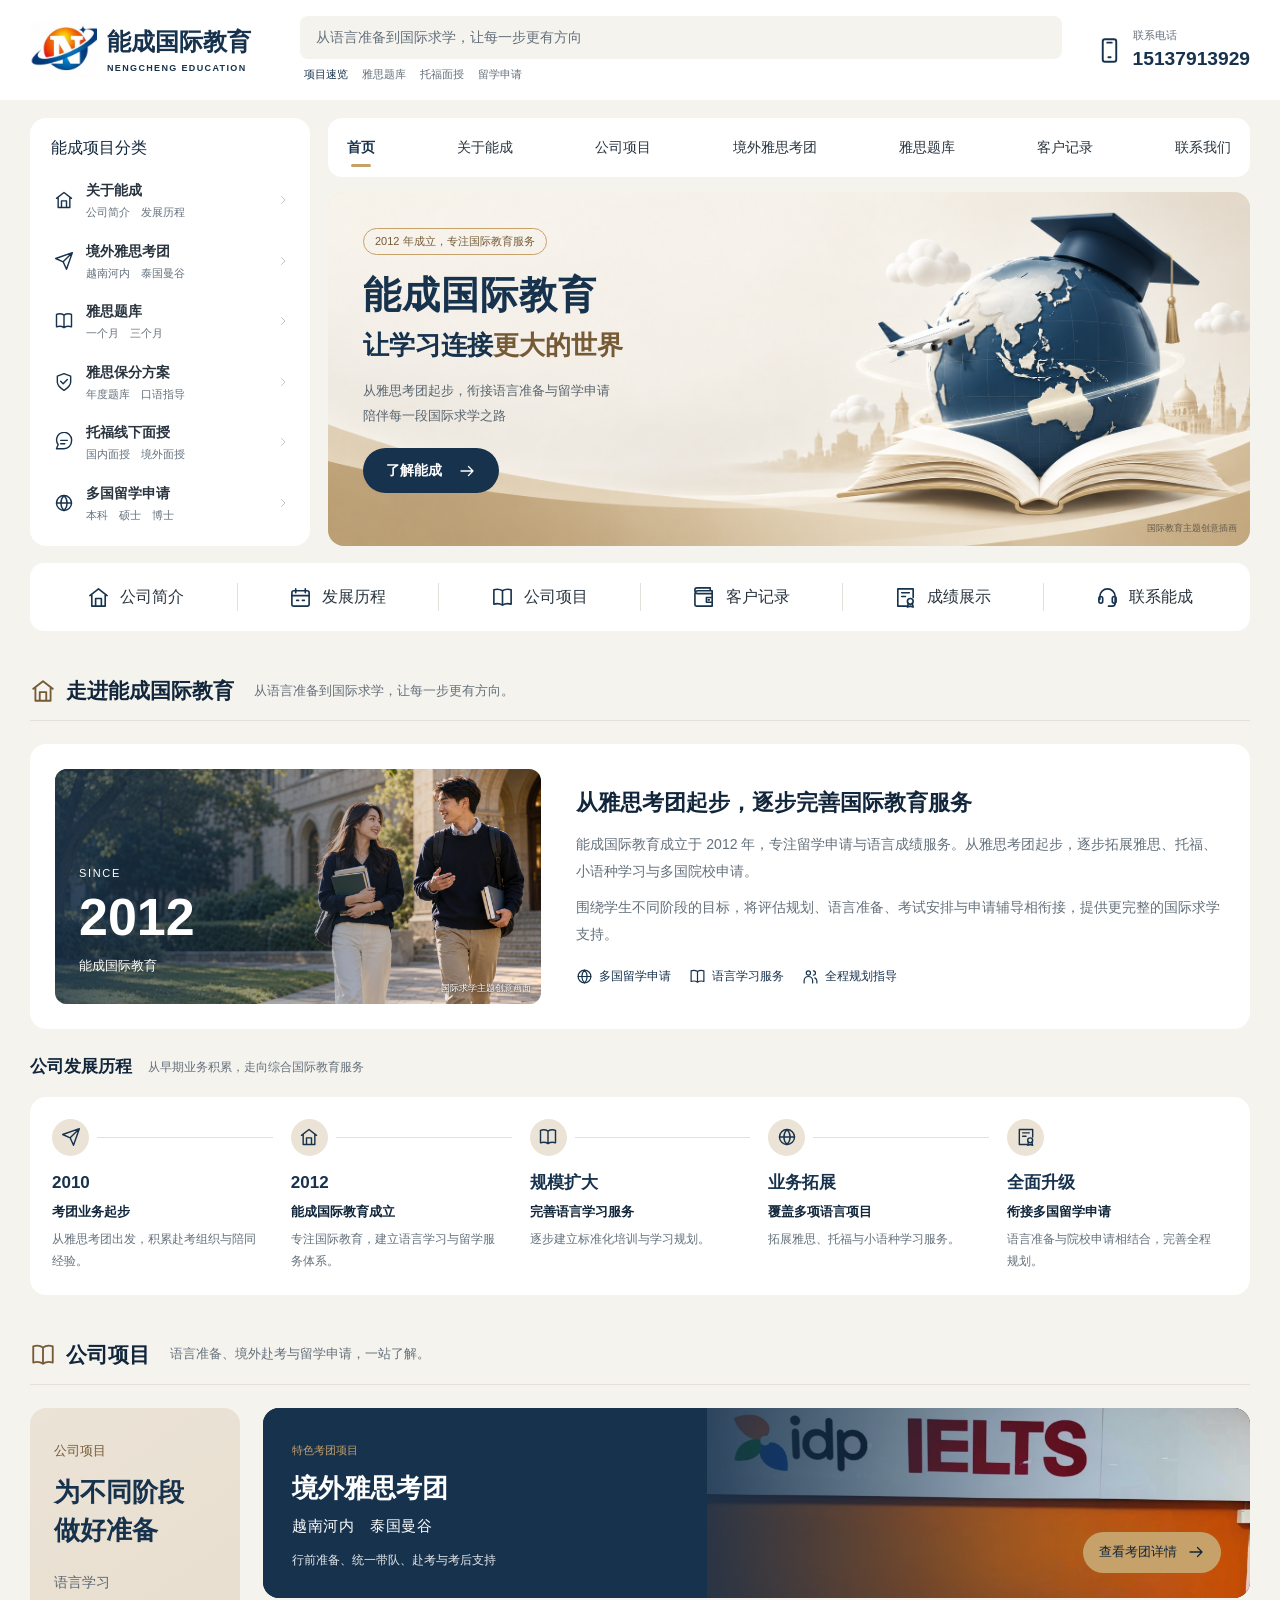
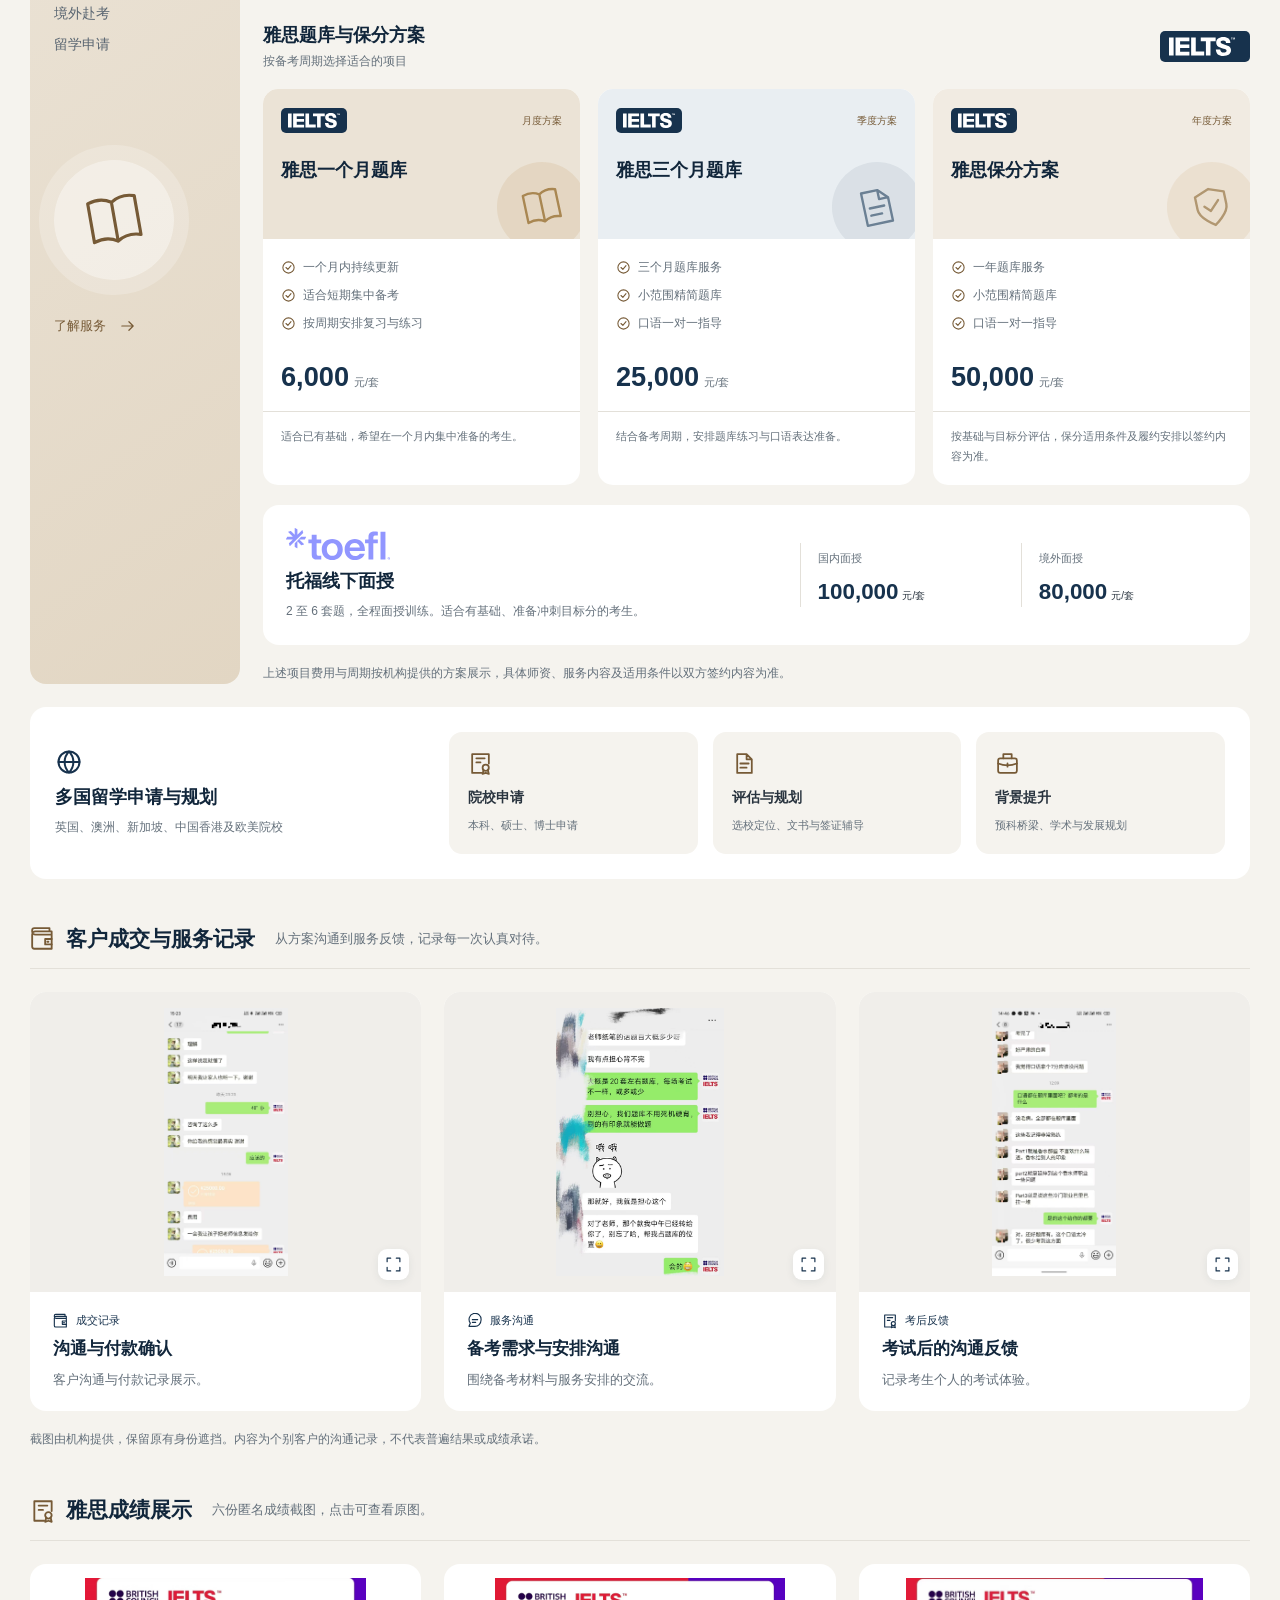
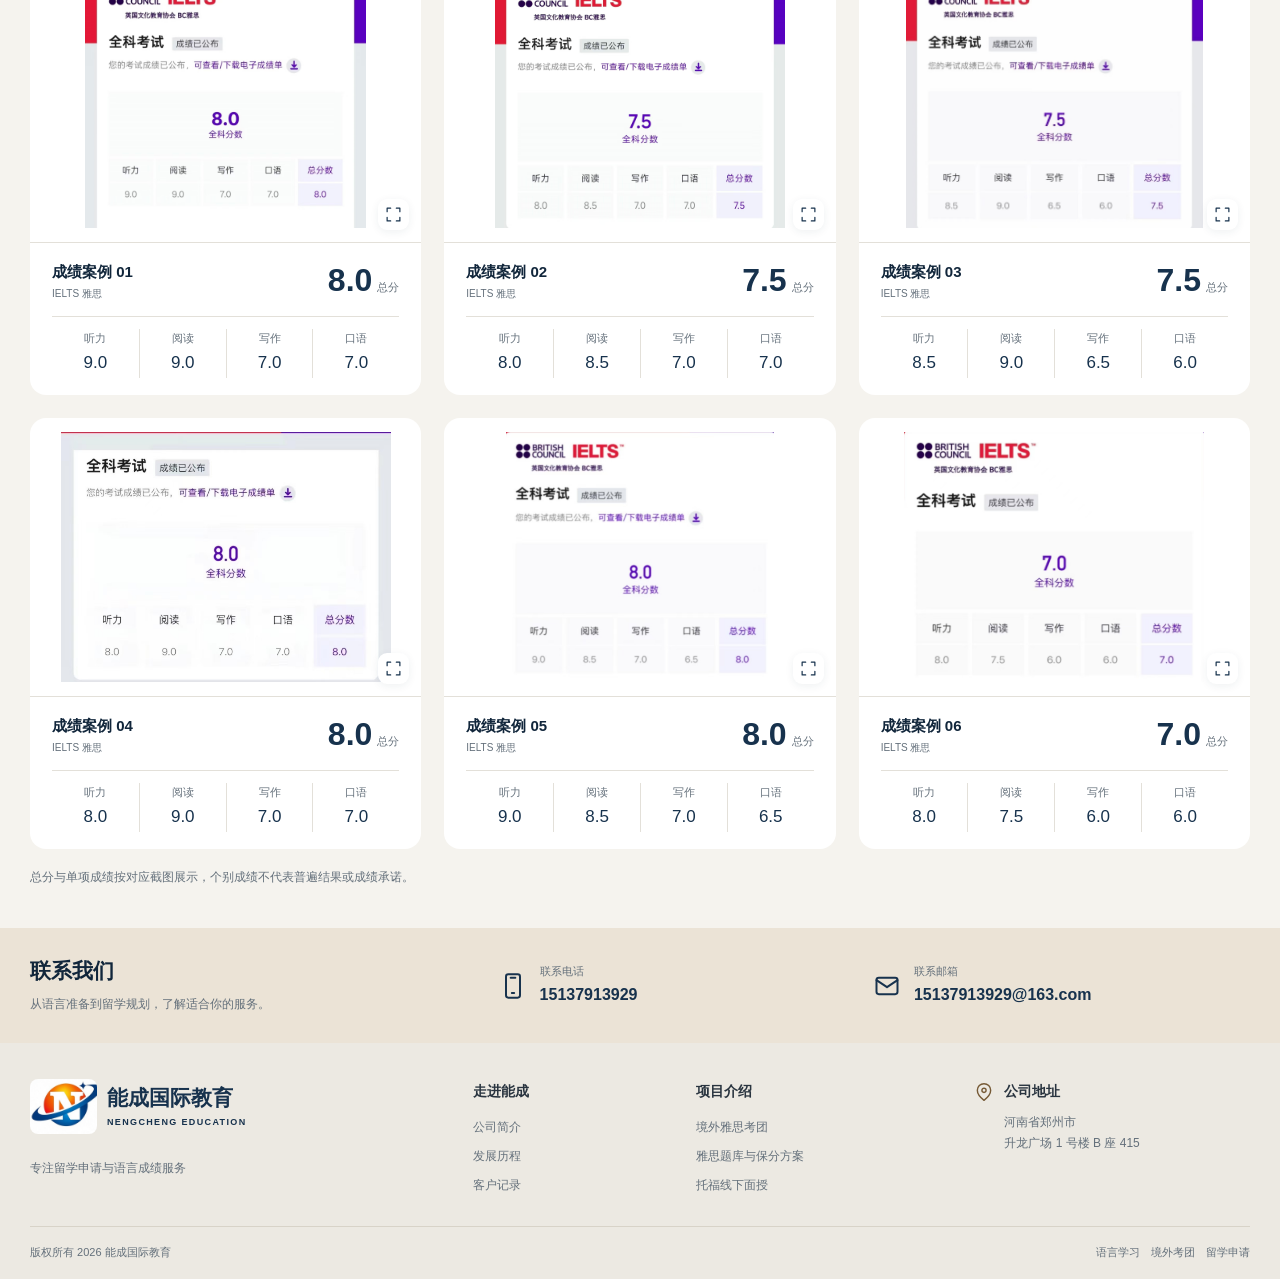
==== commit 90f73bdc: "Apply navy and champagne palette across education website" ====
--- a/index.html
+++ b/index.html
@@ -3,11 +3,11 @@
 <head>
 <meta charset="utf-8">
 <meta name="viewport" content="width=device-width,initial-scale=1">
-<meta name="theme-color" content="#123e72">
+<meta name="theme-color" content="#17324D">
 <meta name="description" content="能成国际教育成立于2012年，提供境外雅思考团、雅思题库、托福面授与多国留学申请服务。了解公司、项目、客户记录及考团环境。">
 <title>能成国际教育 | 语言学习、境外雅思考团与留学申请</title>
 <link rel="icon" href="assets/favicon.svg" type="image/svg+xml">
-<link rel="stylesheet" href="site.css?v=20261004">
+<link rel="stylesheet" href="site.css?v=20261008">
 <script src="config.js?v=20261003" defer>
 </script>
 <script src="scores.js" defer>
@@ -272,7 +272,7 @@
 </nav>
 </div>
 <div class="brand-banner">
-<img src="assets/education-portal-banner-v1.png" width="2098" height="749" alt="地球、书籍与飞机组成的国际教育主题创意插画" fetchpriority="high">
+<img src="assets/education-portal-banner-navy-champagne-v2.png" width="2100" height="749" alt="地球、书籍与飞机组成的国际教育主题创意插画" fetchpriority="high">
 <div class="banner-copy">
 <span class="banner-label">2012 年成立，专注国际教育服务</span>
 <h1 id="company-title">能成国际教育</h1>
--- a/site.css
+++ b/site.css
@@ -1,56 +1,57 @@
-/* Nengcheng education portal: white masthead, light channels, warm campaign banners. */
+/* Nengcheng education portal: navy, champagne and warm ivory. */
 :root {
-  --blue:#173f6b; --blue-deep:#273541; --blue-soft:#edf4fa;
-  --orange:#e58932; --text:#33383e; --muted:#727984;
-  --line:#e5e6eb; --tint:#f8f8fc; --white:#fff; --teal:#4c9f90;
+  --navy:#17324D; --navy-deep:#11263B; --navy-soft:#E9EEF2;
+  --champagne:#C6A16A; --champagne-ink:#765A36; --warm:#EBE3D6;
+  --text:#29343F; --muted:#64707B;
+  --line:#E3E0D9; --tint:#F5F3EE; --white:#fff;
   font-size:16px;
 }
 * { box-sizing:border-box; }
 html { scroll-behavior:smooth; scroll-padding-top:28px; }
 body { margin:0; background:var(--tint); color:var(--text); font-family:-apple-system,BlinkMacSystemFont,"PingFang SC","Microsoft YaHei",Arial,sans-serif; font-size:1rem; line-height:1.75; }
 h1,h2,h3,h4,p,figure,ul,ol,dl,dd { margin:0; }
-h1,h2,h3,h4 { color:var(--blue-deep); font-weight:650; line-height:1.45; }
+h1,h2,h3,h4 { color:var(--navy-deep); font-weight:650; line-height:1.45; }
 a { color:inherit; text-decoration:none; }
 button { font:inherit; cursor:pointer; border:0; color:inherit; background:none; }
 img { display:block; max-width:100%; }
 svg { display:inline-block; }
 a,button { -webkit-tap-highlight-color:transparent; touch-action:manipulation; }
-a:focus-visible,button:focus-visible { outline:3px solid var(--orange); outline-offset:4px; }
-a:hover { color:var(--teal); }
+a:focus-visible,button:focus-visible { outline:3px solid var(--champagne-ink); outline-offset:4px; }
+a:hover { color:var(--navy); }
 .container { width:min(1220px,calc(100% - 48px)); margin-inline:auto; }
 .icon { width:22px; height:22px; fill:none; stroke:currentColor; stroke-width:1.7; stroke-linecap:round; stroke-linejoin:round; vertical-align:middle; flex-shrink:0; }
 .svg-library { position:absolute; width:0; height:0; overflow:hidden; }
 .skip-link { position:fixed; z-index:100; top:10px; left:10px; background:white; padding:10px 18px; transform:translateY(-200%); }
 .skip-link:focus { transform:none; }
 .eyebrow { font-size:.6875rem; color:var(--muted); letter-spacing:.08em; line-height:1.6; margin-bottom:8px; }
-.button,.pill-button { display:inline-flex; align-items:center; justify-content:center; gap:16px; padding:10px 23px; border-radius:24px; background:var(--orange); color:white; font-size:.875rem; font-weight:600; }
-.button:hover,.pill-button:hover { background:#c77424; color:white; }
+.button,.pill-button { display:inline-flex; align-items:center; justify-content:center; gap:16px; padding:10px 23px; border-radius:24px; background:var(--navy); color:white; font-size:.875rem; font-weight:600; }
+.button:hover,.pill-button:hover { background:var(--navy-deep); color:white; }
 .button>.icon { width:18px; height:18px; }
-.text-link { display:inline-flex; align-items:center; gap:10px; color:var(--teal); font-size:.875rem; }
+.text-link { display:inline-flex; align-items:center; gap:10px; color:var(--navy); font-size:.875rem; }
 .fine-print { margin-top:18px; color:var(--muted); font-size:.75rem; line-height:1.8; }
 /* Brand masthead and real, static project links. */
 .site-header { background:white; }
 .masthead { display:flex; align-items:center; gap:34px; min-height:100px; }
 .brand { display:inline-flex; align-items:center; gap:10px; min-width:0; }
 .brand-mark { display:block; flex-shrink:0; width:67px; height:55px; background:white url('assets/brand-source.png') -16px -9px/409px auto no-repeat; }
-.brand-text { color:var(--blue); font-size:1.5rem; font-weight:750; line-height:1.35; white-space:nowrap; }
+.brand-text { color:var(--navy); font-size:1.5rem; font-weight:750; line-height:1.35; white-space:nowrap; }
 .brand-text small { display:block; font:600 .5625rem/1.4 Arial,sans-serif; letter-spacing:.15em; margin-top:4px; }
 .header-guide { flex:1; min-width:0; margin-left:15px; }
-.header-guide>p { color:#607e86; font-size:.875rem; padding:9px 16px; background:#f2f8f7; border-radius:8px; }
+.header-guide>p { color:var(--muted); font-size:.875rem; padding:9px 16px; background:var(--tint); border-radius:8px; }
 .header-guide>div { display:flex; align-items:center; gap:14px; margin:6px 4px 0; font-size:.6875rem; color:var(--muted); flex-wrap:wrap; }
-.header-guide>div>span { color:var(--teal); }
-.header-contact { margin-left:auto; display:flex; gap:10px; align-items:center; color:var(--blue); }
-.header-contact>.icon { width:27px; height:27px; color:var(--teal); }
+.header-guide>div>span { color:var(--navy); }
+.header-contact { margin-left:auto; display:flex; gap:10px; align-items:center; color:var(--navy); }
+.header-contact>.icon { width:27px; height:27px; color:var(--navy); }
 .header-contact span { display:block; font-size:.6875rem; color:var(--muted); }
 .header-contact strong { font:600 1.2rem/1.5 Arial,sans-serif; }
 .menu-toggle { display:none; }
 .nav-bar { background:white; border-radius:14px; }
 .site-nav { display:flex; justify-content:space-between; gap:6px; align-items:center; }
 .site-nav>a { position:relative; padding:17px 8px; font-size:.875rem; text-align:center; white-space:nowrap; }
-.site-nav>a.active { color:var(--teal); font-weight:650; }
-.site-nav>a.active:after { content:""; position:absolute; width:20px; height:3px; background:var(--teal); border-radius:2px; bottom:10px; left:50%; transform:translateX(-50%); }
-.site-nav>a:hover { color:var(--teal); }
-.page-tour .nav-bar { border-top:1px solid #f0f0f4; border-radius:0; }
+.site-nav>a.active { color:var(--navy); font-weight:650; }
+.site-nav>a.active:after { content:""; position:absolute; width:20px; height:3px; background:var(--champagne); border-radius:2px; bottom:10px; left:50%; transform:translateX(-50%); }
+.site-nav>a:hover { color:var(--navy); }
+.page-tour .nav-bar { border-top:1px solid var(--line); border-radius:0; }
 .page-tour .site-nav { justify-content:center; gap:35px; }
 /* The front page follows the reference portal's directory / navigation / banner rhythm. */
 .hero-section { padding:18px 0 0; background:var(--tint); }
@@ -58,39 +59,39 @@
 .project-directory { padding:13px 17px; background:white; border-radius:16px; }
 .project-directory h2 { font-size:1rem; font-weight:500; padding:5px 4px 11px; }
 .project-directory>a { display:flex; align-items:center; gap:10px; padding:10px 4px; border-radius:7px; }
-.directory-icon { display:grid; place-items:center; color:var(--teal); width:25px; flex-shrink:0; }
+.directory-icon { display:grid; place-items:center; color:var(--navy); width:25px; flex-shrink:0; }
 .directory-icon .icon { width:20px; height:20px; }
 .directory-label { flex:1; min-width:0; line-height:1.5; }
 .directory-label strong { display:block; font-size:.875rem; font-weight:600; }
 .directory-label small { display:block; font-size:.6875rem; color:var(--muted); margin-top:3px; }
-.project-directory>a>.icon { width:12px; height:12px; color:#c4c9ce; }
-.project-directory>a:hover { color:var(--teal); background:#f2f8f7; }
+.project-directory>a>.icon { width:12px; height:12px; color:#B5BBC0; }
+.project-directory>a:hover { color:var(--navy); background:var(--tint); }
 .hero-main { min-width:0; display:flex; flex-direction:column; gap:15px; }
 .hero-main .site-nav { width:auto; margin:0 11px; }
-.brand-banner { position:relative; isolation:isolate; overflow:hidden; border-radius:16px; min-height:345px; flex:1; background:#fff0dc; }
+.brand-banner { position:relative; isolation:isolate; overflow:hidden; border-radius:16px; min-height:345px; flex:1; background:var(--warm); }
 .brand-banner>img { position:absolute; inset:0; z-index:-2; width:100%; height:100%; object-fit:cover; object-position:center; }
 .banner-copy { max-width:62%; padding:34px 35px 38px; }
-.banner-label { display:inline-block; color:#956232; font-size:.6875rem; padding:3px 11px; border:1px solid #d4ac76; border-radius:20px; }
-.banner-copy h1 { font-size:2.4rem; color:var(--blue); letter-spacing:.025em; margin:12px 0 4px; }
-.banner-copy h2 { font-size:1.65rem; line-height:1.5; font-weight:600; color:#444149; }
-.banner-copy h2>span { color:#c27424; }
-.banner-copy>p { font-size:.8125rem; line-height:1.9; color:#796b5c; margin:13px 0 20px; }
-.creative-label { position:absolute; bottom:9px; right:13px; color:#795f49; font-size:.5625rem; }
+.banner-label { display:inline-block; color:var(--champagne-ink); font-size:.6875rem; padding:3px 11px; border:1px solid var(--champagne); border-radius:20px; }
+.banner-copy h1 { font-size:2.4rem; color:var(--navy); letter-spacing:.025em; margin:12px 0 4px; }
+.banner-copy h2 { font-size:1.65rem; line-height:1.5; font-weight:600; color:var(--navy); }
+.banner-copy h2>span { color:var(--champagne-ink); }
+.banner-copy>p { font-size:.8125rem; line-height:1.9; color:#57636D; margin:13px 0 20px; }
+.creative-label { position:absolute; bottom:9px; right:13px; color:#665B4B; font-size:.5625rem; }
 .home-channel-nav { display:grid; grid-template-columns:repeat(6,minmax(0,1fr)); background:white; border-radius:14px; padding:20px 5px; margin-top:17px; }
-.home-channel-nav>a { display:flex; gap:10px; align-items:center; justify-content:center; font-size:1rem; font-weight:500; border-left:1px solid #f0f1f4; }
+.home-channel-nav>a { display:flex; gap:10px; align-items:center; justify-content:center; font-size:1rem; font-weight:500; border-left:1px solid var(--line); }
 .home-channel-nav>a:first-child { border:0; }
-.home-channel-nav .icon { color:var(--teal); width:23px; height:23px; }
+.home-channel-nav .icon { color:var(--navy); width:23px; height:23px; }
 /* Compact editorial channels with a consistent icon title. */
 .section { padding:45px 0 0; }
-.section-heading { display:flex; gap:20px; align-items:center; border-bottom:1px solid #dcdfe5; padding-bottom:14px; margin-bottom:23px; }
+.section-heading { display:flex; gap:20px; align-items:center; border-bottom:1px solid var(--line); padding-bottom:14px; margin-bottom:23px; }
 .heading-title { display:flex; align-items:center; gap:10px; }
-.heading-title>.icon { color:var(--orange); width:26px; height:26px; }
+.heading-title>.icon { color:var(--champagne-ink); width:26px; height:26px; }
 .section-heading h2 { font-size:1.3rem; }
 .section-heading>p { font-size:.8125rem; color:var(--muted); margin-left:0; }
 .about-grid { display:grid; grid-template-columns:.9fr 1.2fr; gap:35px; background:white; border-radius:16px; padding:25px; align-items:center; }
-.about-visual { overflow:hidden; position:relative; height:235px; border-radius:12px; background:#b6c6cc; }
+.about-visual { overflow:hidden; position:relative; height:235px; border-radius:12px; background:#A7B4BC; }
 .about-visual>img { width:100%; height:100%; object-fit:cover; object-position:65% center; }
-.about-visual:after { content:""; position:absolute; inset:0; background:linear-gradient(90deg,#153b63c4,transparent 90%); }
+.about-visual:after { content:""; position:absolute; inset:0; background:linear-gradient(90deg,#17324DCC,transparent 90%); }
 .about-visual>div { position:absolute; bottom:27px; left:24px; z-index:1; color:white; }
 .about-visual>div>span { font-size:.6875rem; letter-spacing:.15em; }
 .about-visual strong { display:block; font:650 3.25rem/1.2 Arial,sans-serif; }
@@ -100,66 +101,66 @@
 .about-copy h3 br { display:none; }
 .about-copy>p { color:var(--muted); font-size:.875rem; line-height:1.9; margin-top:10px; }
 .about-values { display:flex; gap:12px 18px; flex-wrap:wrap; margin-top:18px; }
-.about-values>span { display:flex; align-items:center; gap:6px; font-size:.75rem; color:var(--teal); }
+.about-values>span { display:flex; align-items:center; gap:6px; font-size:.75rem; color:var(--navy); }
 .about-values .icon { width:17px; height:17px; }
 .history-heading { display:flex; align-items:center; flex-wrap:wrap; gap:16px; margin:26px 0 17px; }
 .history-heading h3 { font-size:1.05rem; }
 .history-heading span { color:var(--muted); font-size:.75rem; }
 .history-line { display:grid; grid-template-columns:repeat(5,minmax(0,1fr)); gap:18px; list-style:none; padding:22px; background:white; border-radius:16px; }
 .history-line>li { min-width:0; position:relative; padding-right:14px; }
-.history-line>li:not(:last-child):after { content:""; position:absolute; left:45px; top:18px; right:0; height:1px; background:#dce9e6; }
-.history-dot { display:grid; place-items:center; background:#eaf6f2; color:var(--teal); width:37px; height:37px; border-radius:50%; margin-bottom:12px; }
+.history-line>li:not(:last-child):after { content:""; position:absolute; left:45px; top:18px; right:0; height:1px; background:var(--line); }
+.history-dot { display:grid; place-items:center; background:var(--warm); color:var(--navy); width:37px; height:37px; border-radius:50%; margin-bottom:12px; }
 .history-dot>.icon { width:20px; height:20px; }
-.history-line>li>strong { color:var(--teal); font-size:1.0625rem; display:block; }
+.history-line>li>strong { color:var(--navy); font-size:1.0625rem; display:block; }
 .history-line h4 { font-size:.8125rem; margin:6px 0; }
 .history-line p { color:var(--muted); font-size:.75rem; line-height:1.85; }
 /* Catalogue: coloured compact project covers, a quiet side panel and one tour banner. */
 .programs-layout { display:grid; grid-template-columns:210px minmax(0,1fr); gap:23px; align-items:stretch; }
-.program-guide { position:relative; border-radius:16px; padding:28px 24px; background:linear-gradient(145deg,#eaf4f1,#d8eeea); overflow:hidden; color:#498c7c; }
+.program-guide { position:relative; border-radius:16px; padding:28px 24px; background:linear-gradient(145deg,var(--warm),#E2D6C3); overflow:hidden; color:var(--champagne-ink); }
 .program-guide>span { font-size:.8125rem; }
-.program-guide h3 { font-size:1.65rem; color:#376b60; margin:9px 0 18px; }
-.program-guide>p { font-size:.875rem; line-height:2.2; color:#609085; }
+.program-guide h3 { font-size:1.65rem; color:var(--navy); margin:9px 0 18px; }
+.program-guide>p { font-size:.875rem; line-height:2.2; color:#596571; }
 .program-guide>div { margin:100px 0 35px; display:grid; place-items:center; background:#ffffff80; width:120px; height:120px; border-radius:50%; box-shadow:0 0 0 15px #ffffff35; transform:rotate(-10deg); }
 .program-guide>div>.icon { width:63px; height:63px; stroke-width:1.2; }
 .program-guide>a { display:flex; gap:13px; align-items:center; font-size:.8125rem; }
 .program-guide>a .icon { width:17px; }
 .program-content { min-width:0; }
-.tour-banner { position:relative; display:flex; align-items:center; justify-content:space-between; gap:20px; isolation:isolate; overflow:hidden; min-height:190px; border-radius:16px; padding:25px 29px; background:#183f6b; color:white; }
+.tour-banner { position:relative; display:flex; align-items:center; justify-content:space-between; gap:20px; isolation:isolate; overflow:hidden; min-height:190px; border-radius:16px; padding:25px 29px; background:var(--navy); color:white; }
 .tour-banner>img { position:absolute; right:0; top:0; width:55%; height:100%; object-fit:cover; object-position:center 32%; z-index:-2; }
-.tour-banner:before { position:absolute; content:""; inset:0; z-index:-1; background:linear-gradient(90deg,#1c4c73 5%,#1c4c73 38%,#1c4c739e 60%,#173f6b08); }
+.tour-banner:before { position:absolute; content:""; inset:0; z-index:-1; background:linear-gradient(90deg,#17324D 5%,#17324D 38%,#17324DAA 60%,#17324D08); }
 .tour-banner:hover { color:white; }
-.feature-label { color:#fdc99c; font-size:.6875rem; }
+.feature-label { color:var(--champagne); font-size:.6875rem; }
 .tour-banner h3 { font-size:1.65rem; color:white; margin:6px 0; }
 .tour-banner-copy>p { font-size:.9375rem; letter-spacing:.04em; }
-.tour-banner-description { display:block; font-size:.75rem; color:#d8e7f2; margin-top:10px; }
-.tour-banner-button { display:flex; align-items:center; gap:10px; white-space:nowrap; padding:9px 16px; border-radius:22px; background:var(--orange); font-size:.8125rem; align-self:flex-end; }
+.tour-banner-description { display:block; font-size:.75rem; color:#E6E9EC; margin-top:10px; }
+.tour-banner-button { display:flex; align-items:center; gap:10px; white-space:nowrap; padding:9px 16px; border-radius:22px; background:var(--champagne); color:var(--navy-deep); font-size:.8125rem; align-self:flex-end; }
 .tour-banner-button>.icon { width:18px; height:18px; }
-.tour-banner:hover .tour-banner-button { background:#c77424; }
+.tour-banner:hover .tour-banner-button { background:var(--warm); color:var(--navy-deep); }
 .subsection-heading { display:flex; align-items:center; justify-content:space-between; gap:20px; margin:24px 0 17px; }
 .subsection-heading h3 { font-size:1.125rem; }
 .subsection-heading p { font-size:.75rem; color:var(--muted); margin-top:3px; }
 .exam-logo { width:100px; height:32px; object-fit:contain; object-position:left center; }
-.exam-logo[src$="ielts-logo.svg"] { background:var(--blue); padding:6px 9px; border-radius:5px; width:90px; height:31px; }
+.exam-logo[src$="ielts-logo.svg"] { background:var(--navy); padding:6px 9px; border-radius:5px; width:90px; height:31px; }
 .program-grid { display:grid; grid-template-columns:repeat(3,minmax(0,1fr)); gap:18px; }
 .program-card { min-width:0; background:white; border-radius:15px; overflow:hidden; display:flex; flex-direction:column; }
-.program-cover { padding:19px 18px 23px; position:relative; min-height:150px; overflow:hidden; background:#fff2df; }
-.program-card:nth-child(2) .program-cover { background:#e9f4f2; }
-.program-card:nth-child(3) .program-cover { background:#efecf8; }
+.program-cover { padding:19px 18px 23px; position:relative; min-height:150px; overflow:hidden; background:var(--warm); }
+.program-card:nth-child(2) .program-cover { background:#E9EEF2; }
+.program-card:nth-child(3) .program-cover { background:#F1EBE2; }
 .program-top { position:relative; z-index:1; display:flex; align-items:center; justify-content:space-between; gap:8px; }
-.program-top>span { font-size:.625rem; color:#927d67; }
+.program-top>span { font-size:.625rem; color:var(--champagne-ink); }
 .program-top>.exam-logo[src$="ielts-logo.svg"] { width:66px; height:25px; padding:5px 7px; }
 .program-card h3 { position:relative; z-index:1; font-size:1.125rem; margin-top:24px; max-width:75%; }
-.program-art { position:absolute; right:-7px; bottom:-13px; display:grid; place-items:center; width:90px; height:90px; border-radius:50%; background:#f9d49670; color:#d6a25d; transform:rotate(-12deg); }
+.program-art { position:absolute; right:-7px; bottom:-13px; display:grid; place-items:center; width:90px; height:90px; border-radius:50%; background:#C6A16A30; color:#A98752; transform:rotate(-12deg); }
 .program-art>.icon { width:44px; height:44px; stroke-width:1.3; }
-.program-card:nth-child(2) .program-art { background:#aed5cb50; color:#83b9ac; }
-.program-card:nth-child(3) .program-art { background:#c1b5e350; color:#a598c8; }
+.program-card:nth-child(2) .program-art { background:#17324D12; color:#6B8094; }
+.program-card:nth-child(3) .program-art { background:#C6A16A25; color:#B19771; }
 .icon-list { list-style:none; padding:0; margin:18px 18px 17px; }
 .icon-list>li { display:flex; align-items:flex-start; gap:7px; font-size:.75rem; color:var(--muted); margin-bottom:7px; }
-.icon-list .icon { width:15px; height:15px; margin-top:3px; color:#8fb8a9; }
+.icon-list .icon { width:15px; height:15px; margin-top:3px; color:var(--champagne-ink); }
 .program-price { display:flex; align-items:baseline; flex-wrap:wrap; gap:5px; margin:0 18px; margin-top:0; }
-.program-price strong { color:#d67c29; font:600 1.7rem/1.4 Arial,sans-serif; }
+.program-price strong { color:var(--navy); font:600 1.7rem/1.4 Arial,sans-serif; }
 .program-price>span { color:var(--muted); font-size:.6875rem; }
-.program-note { padding:14px 18px 18px; margin-top:15px; border-top:1px solid #f0f0f4; font-size:.6875rem; color:var(--muted); line-height:1.85; }
+.program-note { padding:14px 18px 18px; margin-top:15px; border-top:1px solid var(--line); font-size:.6875rem; color:var(--muted); line-height:1.85; }
 .toefl-band { display:grid; grid-template-columns:1.15fr 1fr; gap:22px; padding:23px; background:white; border-radius:16px; margin-top:20px; align-items:center; }
 .toefl-logo { width:112px; height:32px; margin-bottom:8px; }
 .toefl-band h3 { font-size:1.125rem; }
@@ -168,51 +169,51 @@
 .toefl-prices>div { border-left:1px solid var(--line); padding-left:17px; min-width:0; }
 .toefl-prices span { font-size:.6875rem; color:var(--muted); }
 .toefl-prices p { display:flex; flex-wrap:wrap; align-items:baseline; gap:4px; font-size:.625rem; margin-top:5px; }
-.toefl-prices strong { font:600 1.4rem/1.4 Arial,sans-serif; color:var(--blue); }
+.toefl-prices strong { font:600 1.4rem/1.4 Arial,sans-serif; color:var(--navy); }
 .study-band { display:grid; grid-template-columns:1fr 2.1fr; gap:25px; background:white; padding:25px; border-radius:16px; margin-top:23px; align-items:center; }
-.study-band>div>.icon { color:var(--teal); width:28px; height:28px; margin-bottom:8px; }
+.study-band>div>.icon { color:var(--navy); width:28px; height:28px; margin-bottom:8px; }
 .study-band h3 { font-size:1.125rem; }
 .study-band p { color:var(--muted); font-size:.75rem; margin-top:7px; }
 .study-services { display:grid; grid-template-columns:repeat(3,minmax(0,1fr)); gap:15px; }
-.study-services>div { padding:19px; background:#f4f8fa; border-radius:13px; }
-.study-services .icon { color:#80a5b7; width:25px; height:25px; margin-bottom:9px; }
+.study-services>div { padding:19px; background:var(--tint); border-radius:13px; }
+.study-services .icon { color:var(--champagne-ink); width:25px; height:25px; margin-bottom:9px; }
 .study-services strong { display:block; font-size:.875rem; }
 .study-services span { display:block; font-size:.6875rem; color:var(--muted); margin-top:6px; }
 .records-grid,.score-grid { display:grid; grid-template-columns:repeat(3,minmax(0,1fr)); gap:23px; }
 .record-card,.score-card { min-width:0; border-radius:16px; background:white; overflow:hidden; }
-.record-card>button { width:100%; height:300px; display:block; position:relative; background:#eef0f4; padding:16px; }
+.record-card>button { width:100%; height:300px; display:block; position:relative; background:#F0EEEA; padding:16px; }
 .record-card>button>img { width:100%; height:100%; object-fit:contain; }
 .record-card>div { padding:19px 23px; }
-.record-card>div>span { display:flex; align-items:center; gap:7px; font-size:.6875rem; color:var(--teal); }
+.record-card>div>span { display:flex; align-items:center; gap:7px; font-size:.6875rem; color:var(--navy); }
 .record-card>div>span>.icon { width:16px; height:16px; }
 .record-card h3 { font-size:1.0625rem; margin:7px 0; }
 .record-card p { color:var(--muted); font-size:.8125rem; }
-.photo-expand,.score-expand { position:absolute; bottom:12px; right:12px; display:grid; place-items:center; background:white; color:var(--teal); width:31px; height:31px; border-radius:9px; box-shadow:0 2px 9px #19334812; }
+.photo-expand,.score-expand { position:absolute; bottom:12px; right:12px; display:grid; place-items:center; background:white; color:var(--navy); width:31px; height:31px; border-radius:9px; box-shadow:0 2px 9px #17324D12; }
 .photo-expand>.icon,.score-expand>.icon { width:17px; height:17px; }
-.image-trigger:hover .photo-expand,.image-trigger:hover .score-expand { background:var(--teal); color:white; }
-.score-card-image { position:relative; width:100%; display:block; padding:14px; aspect-ratio:1.4; border-bottom:1px solid #f1f1f5; }
+.image-trigger:hover .photo-expand,.image-trigger:hover .score-expand { background:var(--navy); color:white; }
+.score-card-image { position:relative; width:100%; display:block; padding:14px; aspect-ratio:1.4; border-bottom:1px solid var(--line); }
 .score-card-image img { width:100%; height:100%; object-fit:contain; }
 .score-card-body { padding:17px 22px; }
 .score-card-heading { display:flex; align-items:center; justify-content:space-between; gap:16px; }
 .score-card-heading h3 { font-size:.9375rem; }
 .score-card-heading h3>span { display:block; font-size:.625rem; color:var(--muted); font-weight:400; margin-top:4px; }
 .score-card-heading>p { display:flex; align-items:baseline; gap:5px; }
-.score-card-heading strong { color:var(--teal); font:600 2rem/1.3 Arial,sans-serif; }
+.score-card-heading strong { color:var(--navy); font:600 2rem/1.3 Arial,sans-serif; }
 .score-card-heading>p>span { color:var(--muted); font-size:.6875rem; }
 .score-card-details { display:grid; grid-template-columns:repeat(4,minmax(0,1fr)); border-top:1px solid var(--line); padding-top:12px; margin-top:14px; }
 .score-card-details>div { text-align:center; border-left:1px solid var(--line); }
 .score-card-details>div:first-child { border:0; }
 .score-card-details dt { font-size:.6875rem; color:var(--muted); }
-.score-card-details dd { font:500 1.0625rem/1.75 Arial,sans-serif; color:var(--blue); }
-.contact-section { padding:28px 0; margin-top:40px; background:#eaf4f1; }
+.score-card-details dd { font:500 1.0625rem/1.75 Arial,sans-serif; color:var(--navy); }
+.contact-section { padding:28px 0; margin-top:40px; background:var(--warm); }
 .contact-grid { display:grid; grid-template-columns:1.15fr .9fr 1fr; gap:35px; align-items:center; }
 .contact-grid h2 { font-size:1.3rem; }
 .contact-grid>div>p:last-child { font-size:.75rem; color:var(--muted); margin-top:7px; }
 .contact-grid>.contact-item { display:flex; align-items:center; gap:13px; min-width:0; }
-.contact-item>.icon { color:var(--teal); width:28px; height:28px; }
+.contact-item>.icon { color:var(--navy); width:28px; height:28px; }
 .contact-item span { font-size:.6875rem; color:var(--muted); display:block; }
-.contact-item strong { font-size:1rem; color:var(--blue); overflow-wrap:anywhere; }
-.site-footer { background:#eceef3; padding:36px 0 17px; color:#6c737e; }
+.contact-item strong { font-size:1rem; color:var(--navy); overflow-wrap:anywhere; }
+.site-footer { background:#ECE9E2; padding:36px 0 17px; color:var(--muted); }
 .footer-main { display:grid; grid-template-columns:1.5fr .7fr .9fr 1fr; gap:30px; }
 .site-footer .brand-text { font-size:1.3rem; }
 .site-footer .brand-mark { border-radius:8px; }
@@ -220,34 +221,34 @@
 .footer-nav { display:flex; flex-direction:column; align-items:flex-start; gap:8px; font-size:.75rem; }
 .footer-nav strong,.footer-address strong { color:var(--text); font-size:.875rem; margin-bottom:6px; }
 .footer-address { display:flex; gap:10px; font-size:.75rem; }
-.footer-address>.icon { color:#80a296; width:20px; height:20px; margin-top:3px; }
+.footer-address>.icon { color:var(--champagne-ink); width:20px; height:20px; margin-top:3px; }
 .footer-address p { margin-top:9px; }
-.footer-bottom { border-top:1px solid #d8dde5; padding-top:16px; margin-top:30px; display:flex; justify-content:space-between; gap:25px; font-size:.6875rem; color:#8c929a; }
+.footer-bottom { border-top:1px solid #D8D3C8; padding-top:16px; margin-top:30px; display:flex; justify-content:space-between; gap:25px; font-size:.6875rem; color:var(--muted); }
 /* Image viewer uses the supplied, unchanged originals. */
 .lightbox { padding:0; border:0; border-radius:14px; width:min(1100px,calc(100vw - 32px)); max-height:calc(100dvh - 32px); overflow:auto; background:white; color:var(--text); }
-.lightbox::backdrop { background:#182636d9; }
+.lightbox::backdrop { background:#11263BD9; }
 .lightbox-bar { display:flex; justify-content:space-between; align-items:center; gap:20px; padding:12px 18px; border-bottom:1px solid var(--line); position:sticky; top:0; z-index:1; background:white; }
 .lightbox-bar p { font-size:.875rem; }
 .lightbox-close { display:grid; place-items:center; width:42px; height:42px; flex-shrink:0; background:var(--tint); border-radius:50%; }
-.lightbox-content { display:flex; justify-content:center; padding:16px; min-height:120px; background:#f2f5f8; }
+.lightbox-content { display:flex; justify-content:center; padding:16px; min-height:120px; background:var(--tint); }
 .lightbox-content img { max-width:100%; max-height:calc(100dvh - 140px); width:auto; height:auto; object-fit:contain; }
 .modal-open { overflow:hidden; }
 
 /* Detail page: the same institutional style, with a single linear journey. */
-.breadcrumb{display:flex;align-items:center;gap:12px;padding-block:17px;font-size:.8125rem;color:var(--muted)}.breadcrumb>.icon{width:14px;height:14px}.tour-intro{padding-bottom:32px;background:linear-gradient(180deg,white,#f4f7fb)}.tour-intro-grid{display:grid;grid-template-columns:1.1fr 1fr;gap:48px;align-items:center}.tour-intro-copy{padding-block:15px}.tour-intro-copy h1{font-size:2.5rem;line-height:1.4}.tour-location{display:flex;gap:24px;color:var(--blue);font-size:1.0625rem;margin:17px 0}.tour-location>span{display:flex;align-items:center;gap:7px}.tour-location .icon{width:19px;height:19px;color:var(--orange)}.tour-lead{font-size:1.3rem;font-weight:600;color:var(--blue);line-height:1.6;margin-bottom:14px}.tour-intro-copy>p:not(.eyebrow):not(.tour-lead):not(.tour-location):not(.fine-print){color:var(--muted);font-size:.9375rem}.tour-intro-copy>.button{margin-top:24px}.tour-intro-photo{position:relative;align-self:stretch;min-height:440px}.tour-intro-photo>img{width:100%;height:100%;object-fit:cover;position:absolute;inset:0;object-position:center}.tour-photo-label{position:absolute;bottom:20px;left:20px;right:20px;background:#ffffffed;padding:15px 20px;display:flex;align-items:center;justify-content:space-between;gap:18px}.tour-photo-label img{width:110px;height:35px;object-fit:contain}.tour-photo-label span{font-size:.8125rem;color:var(--muted)}.feature-prices{display:grid;grid-template-columns:repeat(2,minmax(0,1fr));gap:25px;margin-top:24px}.feature-prices>div{border-left:3px solid #c4d4e8;padding-left:14px}.feature-prices>div:last-child{border-color:var(--orange)}.feature-prices>div>span{display:block;color:var(--muted);font-size:.8125rem}.feature-prices p{display:flex;gap:5px;align-items:baseline;flex-wrap:wrap;font-size:.8125rem;color:var(--muted)}.feature-prices strong{font:600 2rem/1.5 Arial,sans-serif;color:var(--orange)}.tour-fact-strip{display:grid;grid-template-columns:repeat(4,minmax(0,1fr));margin-top:32px;padding:20px;background:var(--blue);color:white}.tour-fact-strip>span{display:flex;align-items:center;justify-content:center;gap:13px;font-size:.9375rem;border-left:1px solid #537298}.tour-fact-strip>span:first-child{border:0}.tour-fact-strip .icon{color:#b8d1ed}.flow-heading{text-align:center;margin-bottom:32px}.flow-heading h2{font-size:1.9rem}.flow-heading>p:last-child{font-size:.9375rem;color:var(--muted);margin-top:10px}.flow-start{text-align:center}.flow-start>span{display:inline-flex;align-items:center;gap:9px;padding:10px 25px;background:var(--blue);color:white;font-size:.875rem}.journey-line{list-style:none;padding:35px 0 0;position:relative}.journey-line:before{content:"";width:3px;position:absolute;left:50%;top:0;bottom:0;transform:translateX(-50%);background:linear-gradient(var(--blue),#a5bcd7,var(--blue))}.journey-stop{display:grid;grid-template-columns:minmax(0,1fr) minmax(0,1fr);gap:92px;position:relative;align-items:center;padding:28px 0 40px;min-height:340px}.stop-marker{position:absolute;left:50%;top:52px;transform:translateX(-50%);width:47px;height:47px;display:grid;place-items:center;background:white;border:2px solid #567fae;box-shadow:0 0 0 7px var(--tint);border-radius:50%;color:var(--blue)}.stop-marker .icon{width:23px;height:23px}.stop-copy{padding:12px 0}.stop-phase{display:flex;gap:12px;align-items:center;font-size:.8125rem;color:var(--orange);margin-bottom:13px}.stop-phase>span{font:600 .625rem/1.6 Arial,sans-serif;letter-spacing:.09em;color:#8294a9;padding-right:12px;border-right:1px solid #c6d3e2}.stop-copy h3{font-size:1.65rem;line-height:1.55;margin-bottom:13px}.stop-description{color:var(--muted);font-size:.9375rem;line-height:1.9}.stop-list{list-style:none;padding:0;margin-top:17px}.stop-list li{display:flex;align-items:flex-start;gap:9px;font-size:.8125rem;color:#5d7289;line-height:1.85;margin-bottom:8px}.stop-list .icon{width:16px;height:16px;color:#7a9abd;margin-top:4px}.stop-note{font-size:.75rem;color:var(--muted);border-top:1px solid var(--line);padding-top:12px;margin-top:12px}.stop-visual{min-width:0;background:white;border:1px solid var(--line);box-shadow:0 3px 15px #13345705}.stop-reverse .stop-copy{grid-column:2;grid-row:1}.stop-reverse .stop-visual{grid-column:1;grid-row:1}.visual-kicker{color:var(--blue);font-size:.8125rem;font-weight:600;display:flex;align-items:center;gap:8px;letter-spacing:.04em}.visual-kicker .icon{width:19px;height:19px}.flow-offers{padding:26px 27px}.flow-offers>div{display:flex;align-items:center;justify-content:space-between;gap:16px;padding:16px 0;border-bottom:1px solid var(--line)}.flow-offers>div>p{font-size:.9375rem;font-weight:600}.flow-offers>div>p>span{display:block;font-size:.75rem;color:var(--muted);font-weight:400;margin-top:4px}.flow-offers>div>strong{display:flex;align-items:baseline;color:var(--orange);font:600 1.8rem/1.5 Arial,sans-serif;gap:5px}.flow-offers>div>strong>.icon{display:none}.flow-offers small{font-size:.75rem;font-weight:400}.offer-note{font-size:.75rem;color:var(--muted);line-height:1.85;padding-top:16px}.preparation-note{padding:30px}.briefing-count{display:flex;align-items:center;gap:18px;margin:12px 0 20px}.briefing-count>strong{font:600 3.5rem/1.3 Arial,sans-serif;color:var(--blue)}.briefing-count>span{font-size:1rem;color:var(--blue)}.preparation-items{display:grid;gap:15px;border-top:1px solid var(--line);padding-top:20px}.preparation-items>span{display:flex;align-items:center;gap:11px;font-size:.875rem;color:var(--muted)}.preparation-items .icon{width:19px;height:19px;color:var(--orange)}.photo-card>button,.journey-image{display:block;position:relative;width:100%;padding:0}.photo-card img,.journey-image img{width:100%;height:310px;object-fit:cover}.photo-card figcaption,.journey-photo figcaption{display:flex;justify-content:space-between;gap:15px;align-items:center;padding:14px 20px;color:var(--blue);font-size:.875rem}.photo-card figcaption>span,.journey-photo small{color:var(--muted);font-size:.75rem}.aftercare-note{padding:25px 28px}.aftercare-note>div{display:flex;gap:19px;align-items:center;padding:20px 0;border-bottom:1px solid var(--line)}.aftercare-note>div:last-child{border:0;padding-bottom:5px}.service-node-icon{width:49px;height:49px;display:grid;place-items:center;background:var(--blue-soft);color:var(--blue);border-radius:50%;flex-shrink:0}.aftercare-note p:not(.visual-kicker){font-size:1rem;font-weight:600}.aftercare-note small{display:block;color:var(--muted);font-size:.8125rem;font-weight:400;margin-top:4px}.flow-arrow-tip{display:flex;justify-content:center;color:var(--blue)}.flow-arrow-tip .icon{height:48px;width:40px;margin-top:-5px;stroke-width:1.8}.flow-finish{text-align:center;max-width:660px;margin:35px auto 0}.flow-finish h2{font-size:1.65rem}.flow-finish>p:not(.eyebrow){font-size:.875rem;color:var(--muted);margin:14px 0 22px}.pill-button{display:inline-flex;align-items:center;justify-content:center;gap:20px;background:var(--orange);color:white;font-size:.9375rem;padding:10px 24px;border-radius:3px}.pill-button:hover{background:#c8631d;color:white}
+.breadcrumb{display:flex;align-items:center;gap:12px;padding-block:17px;font-size:.8125rem;color:var(--muted)}.breadcrumb>.icon{width:14px;height:14px}.tour-intro{padding-bottom:32px;background:linear-gradient(180deg,white,var(--tint))}.tour-intro-grid{display:grid;grid-template-columns:1.1fr 1fr;gap:48px;align-items:center}.tour-intro-copy{padding-block:15px}.tour-intro-copy h1{font-size:2.5rem;line-height:1.4}.tour-location{display:flex;gap:24px;color:var(--navy);font-size:1.0625rem;margin:17px 0}.tour-location>span{display:flex;align-items:center;gap:7px}.tour-location .icon{width:19px;height:19px;color:var(--champagne)}.tour-lead{font-size:1.3rem;font-weight:600;color:var(--navy);line-height:1.6;margin-bottom:14px}.tour-intro-copy>p:not(.eyebrow):not(.tour-lead):not(.tour-location):not(.fine-print){color:var(--muted);font-size:.9375rem}.tour-intro-copy>.button{margin-top:24px}.tour-intro-photo{position:relative;align-self:stretch;min-height:440px}.tour-intro-photo>img{width:100%;height:100%;object-fit:cover;position:absolute;inset:0;object-position:center}.tour-photo-label{position:absolute;bottom:20px;left:20px;right:20px;background:#ffffffed;padding:15px 20px;display:flex;align-items:center;justify-content:space-between;gap:18px}.tour-photo-label img{width:110px;height:35px;object-fit:contain}.tour-photo-label span{font-size:.8125rem;color:var(--muted)}.feature-prices{display:grid;grid-template-columns:repeat(2,minmax(0,1fr));gap:25px;margin-top:24px}.feature-prices>div{border-left:3px solid #B4C0CC;padding-left:14px}.feature-prices>div:last-child{border-color:var(--champagne)}.feature-prices>div>span{display:block;color:var(--muted);font-size:.8125rem}.feature-prices p{display:flex;gap:5px;align-items:baseline;flex-wrap:wrap;font-size:.8125rem;color:var(--muted)}.feature-prices strong{font:600 2rem/1.5 Arial,sans-serif;color:var(--navy)}.tour-fact-strip{display:grid;grid-template-columns:repeat(4,minmax(0,1fr));margin-top:32px;padding:20px;background:var(--navy);color:white}.tour-fact-strip>span{display:flex;align-items:center;justify-content:center;gap:13px;font-size:.9375rem;border-left:1px solid #667889}.tour-fact-strip>span:first-child{border:0}.tour-fact-strip .icon{color:var(--champagne)}.flow-heading{text-align:center;margin-bottom:32px}.flow-heading h2{font-size:1.9rem}.flow-heading>p:last-child{font-size:.9375rem;color:var(--muted);margin-top:10px}.flow-start{text-align:center}.flow-start>span{display:inline-flex;align-items:center;gap:9px;padding:10px 25px;background:var(--navy);color:white;font-size:.875rem}.journey-line{list-style:none;padding:35px 0 0;position:relative}.journey-line:before{content:"";width:3px;position:absolute;left:50%;top:0;bottom:0;transform:translateX(-50%);background:linear-gradient(var(--navy),var(--champagne),var(--navy))}.journey-stop{display:grid;grid-template-columns:minmax(0,1fr) minmax(0,1fr);gap:92px;position:relative;align-items:center;padding:28px 0 40px;min-height:340px}.stop-marker{position:absolute;left:50%;top:52px;transform:translateX(-50%);width:47px;height:47px;display:grid;place-items:center;background:white;border:2px solid var(--champagne);box-shadow:0 0 0 7px var(--tint);border-radius:50%;color:var(--navy)}.stop-marker .icon{width:23px;height:23px}.stop-copy{padding:12px 0}.stop-phase{display:flex;gap:12px;align-items:center;font-size:.8125rem;color:var(--champagne-ink);margin-bottom:13px}.stop-phase>span{font:600 .625rem/1.6 Arial,sans-serif;letter-spacing:.09em;color:var(--muted);padding-right:12px;border-right:1px solid var(--line)}.stop-copy h3{font-size:1.65rem;line-height:1.55;margin-bottom:13px}.stop-description{color:var(--muted);font-size:.9375rem;line-height:1.9}.stop-list{list-style:none;padding:0;margin-top:17px}.stop-list li{display:flex;align-items:flex-start;gap:9px;font-size:.8125rem;color:var(--muted);line-height:1.85;margin-bottom:8px}.stop-list .icon{width:16px;height:16px;color:var(--champagne-ink);margin-top:4px}.stop-note{font-size:.75rem;color:var(--muted);border-top:1px solid var(--line);padding-top:12px;margin-top:12px}.stop-visual{min-width:0;background:white;border:1px solid var(--line);box-shadow:0 3px 15px #17324D05}.stop-reverse .stop-copy{grid-column:2;grid-row:1}.stop-reverse .stop-visual{grid-column:1;grid-row:1}.visual-kicker{color:var(--navy);font-size:.8125rem;font-weight:600;display:flex;align-items:center;gap:8px;letter-spacing:.04em}.visual-kicker .icon{width:19px;height:19px}.flow-offers{padding:26px 27px}.flow-offers>div{display:flex;align-items:center;justify-content:space-between;gap:16px;padding:16px 0;border-bottom:1px solid var(--line)}.flow-offers>div>p{font-size:.9375rem;font-weight:600}.flow-offers>div>p>span{display:block;font-size:.75rem;color:var(--muted);font-weight:400;margin-top:4px}.flow-offers>div>strong{display:flex;align-items:baseline;color:var(--champagne-ink);font:600 1.8rem/1.5 Arial,sans-serif;gap:5px}.flow-offers>div>strong>.icon{display:none}.flow-offers small{font-size:.75rem;font-weight:400}.offer-note{font-size:.75rem;color:var(--muted);line-height:1.85;padding-top:16px}.preparation-note{padding:30px}.briefing-count{display:flex;align-items:center;gap:18px;margin:12px 0 20px}.briefing-count>strong{font:600 3.5rem/1.3 Arial,sans-serif;color:var(--navy)}.briefing-count>span{font-size:1rem;color:var(--navy)}.preparation-items{display:grid;gap:15px;border-top:1px solid var(--line);padding-top:20px}.preparation-items>span{display:flex;align-items:center;gap:11px;font-size:.875rem;color:var(--muted)}.preparation-items .icon{width:19px;height:19px;color:var(--champagne)}.photo-card>button,.journey-image{display:block;position:relative;width:100%;padding:0}.photo-card img,.journey-image img{width:100%;height:310px;object-fit:cover}.photo-card figcaption,.journey-photo figcaption{display:flex;justify-content:space-between;gap:15px;align-items:center;padding:14px 20px;color:var(--navy);font-size:.875rem}.photo-card figcaption>span,.journey-photo small{color:var(--muted);font-size:.75rem}.aftercare-note{padding:25px 28px}.aftercare-note>div{display:flex;gap:19px;align-items:center;padding:20px 0;border-bottom:1px solid var(--line)}.aftercare-note>div:last-child{border:0;padding-bottom:5px}.service-node-icon{width:49px;height:49px;display:grid;place-items:center;background:var(--navy-soft);color:var(--navy);border-radius:50%;flex-shrink:0}.aftercare-note p:not(.visual-kicker){font-size:1rem;font-weight:600}.aftercare-note small{display:block;color:var(--muted);font-size:.8125rem;font-weight:400;margin-top:4px}.flow-arrow-tip{display:flex;justify-content:center;color:var(--navy)}.flow-arrow-tip .icon{height:48px;width:40px;margin-top:-5px;stroke-width:1.8}.flow-finish{text-align:center;max-width:660px;margin:35px auto 0}.flow-finish h2{font-size:1.65rem}.flow-finish>p:not(.eyebrow){font-size:.875rem;color:var(--muted);margin:14px 0 22px}.pill-button{display:inline-flex;align-items:center;justify-content:center;gap:20px;background:var(--navy);color:white;font-size:.9375rem;padding:10px 24px;border-radius:3px}.pill-button:hover{background:var(--navy-deep);color:white}
 
 /* Detail cards retain their single journey, with the same softer corners and palette. */
 .tour-intro { padding-top:8px; }
 .tour-intro-photo { border-radius:18px; overflow:hidden; }
 .tour-photo-label { border-radius:12px; }
-.tour-photo-label img { background:var(--blue); padding:7px 9px; border-radius:5px; }
+.tour-photo-label img { background:var(--navy); padding:7px 9px; border-radius:5px; }
 .tour-fact-strip { border-radius:14px; }
 .stop-visual { border-radius:16px; overflow:hidden; border:0; box-shadow:none; }
 .flow-start>span { border-radius:25px; }
 .flow-finish .pill-button { border-radius:24px; }
-.journey-line:before { background:linear-gradient(var(--teal),#abc9c2,var(--teal)); }
-.stop-marker { border-color:#77b4a4; color:var(--teal); }
-.service-node-icon { background:#eaf4f1; color:var(--teal); }
+.journey-line:before { background:linear-gradient(var(--navy),var(--champagne),var(--navy)); }
+.stop-marker { border-color:var(--champagne); color:var(--navy); }
+.service-node-icon { background:var(--warm); color:var(--navy); }
 @media(max-width:1100px) {
   .masthead { gap:22px; }
   .header-guide { margin-left:0; }
@@ -273,7 +274,7 @@
   .contact-grid { gap:22px; }
   .contact-item strong { font-size:.875rem; }
   .footer-main { grid-template-columns:1.4fr .7fr 1fr; }
-  .footer-address { grid-column:1/-1; border-top:1px solid #d8dde5; padding-top:17px; }
+  .footer-address { grid-column:1/-1; border-top:1px solid #D8D3C8; padding-top:17px; }
   .footer-address>div { display:flex; flex-wrap:wrap; gap:15px; }
   .footer-address p { margin:0; }
   .footer-address br { display:none; }
@@ -286,7 +287,7 @@
   .header-guide { display:none; }
   .header-contact { display:none; }
   .header-contact strong { font-size:1.1rem; }
-  .menu-toggle { display:flex; align-items:center; justify-content:center; width:40px; height:40px; border-radius:9px; color:var(--blue); background:#f2f6f5; flex-shrink:0; }
+  .menu-toggle { display:flex; align-items:center; justify-content:center; width:40px; height:40px; border-radius:9px; color:var(--navy); background:var(--tint); flex-shrink:0; }
   .menu-toggle .icon:last-child { display:none; }
   .menu-toggle[aria-expanded=true] .icon:first-child { display:none; }
   .menu-toggle[aria-expanded=true] .icon:last-child { display:block; }
@@ -294,7 +295,7 @@
   .has-js .site-nav.is-open,.has-js .page-tour .site-nav.is-open { display:grid; }
   .site-nav,.page-tour .site-nav { display:grid; grid-template-columns:repeat(4,minmax(0,1fr)); gap:5px; padding:8px; }
   .site-nav>a { white-space:normal; border-radius:6px; padding:11px 8px; }
-  .site-nav>a.active { background:#eaf4f1; }
+  .site-nav>a.active { background:var(--warm); }
   .site-nav>a.active:after { display:none; }
   .has-js .hero-main .nav-bar:has(.site-nav:not(.is-open)) { display:none; }
   .hero-layout { grid-template-columns:1fr; }
@@ -377,7 +378,7 @@
   .hero-main { gap:13px; }
   .brand-banner { min-height:400px; border-radius:13px; }
   .brand-banner>img { inset:auto -115px -5px auto; width:640px; max-width:none; height:230px; object-position:center; opacity:.85; }
-  .brand-banner:before { content:""; position:absolute; inset:0; background:linear-gradient(90deg,#fff1de 15%,#fff1deb0 55%,#fff1de08); z-index:-1; }
+  .brand-banner:before { content:""; position:absolute; inset:0; background:linear-gradient(90deg,var(--warm) 15%,#EBE3D6B0 55%,#EBE3D608); z-index:-1; }
   .banner-copy { max-width:100%; padding:32px 23px 42px; }
   .banner-label { font-size:.625rem; }
   .banner-copy h1 { font-size:2rem; margin-top:15px; }
@@ -413,7 +414,7 @@
   .history-line p { font-size:.75rem; }
   .tour-banner { display:block; min-height:250px; padding:25px; border-radius:13px; }
   .tour-banner>img { width:100%; object-position:60% center; }
-  .tour-banner:before { background:linear-gradient(90deg,#1c4c73f2,#1c4c73c9 60%,#1c4c7360); }
+  .tour-banner:before { background:linear-gradient(90deg,#17324DF2,#17324DC9 60%,#17324D60); }
   .tour-banner h3 { font-size:1.5rem; }
   .tour-banner-description { max-width:230px; font-size:.75rem; line-height:1.8; }
   .tour-banner-button { display:inline-flex; margin-top:20px; padding:8px 16px; }
